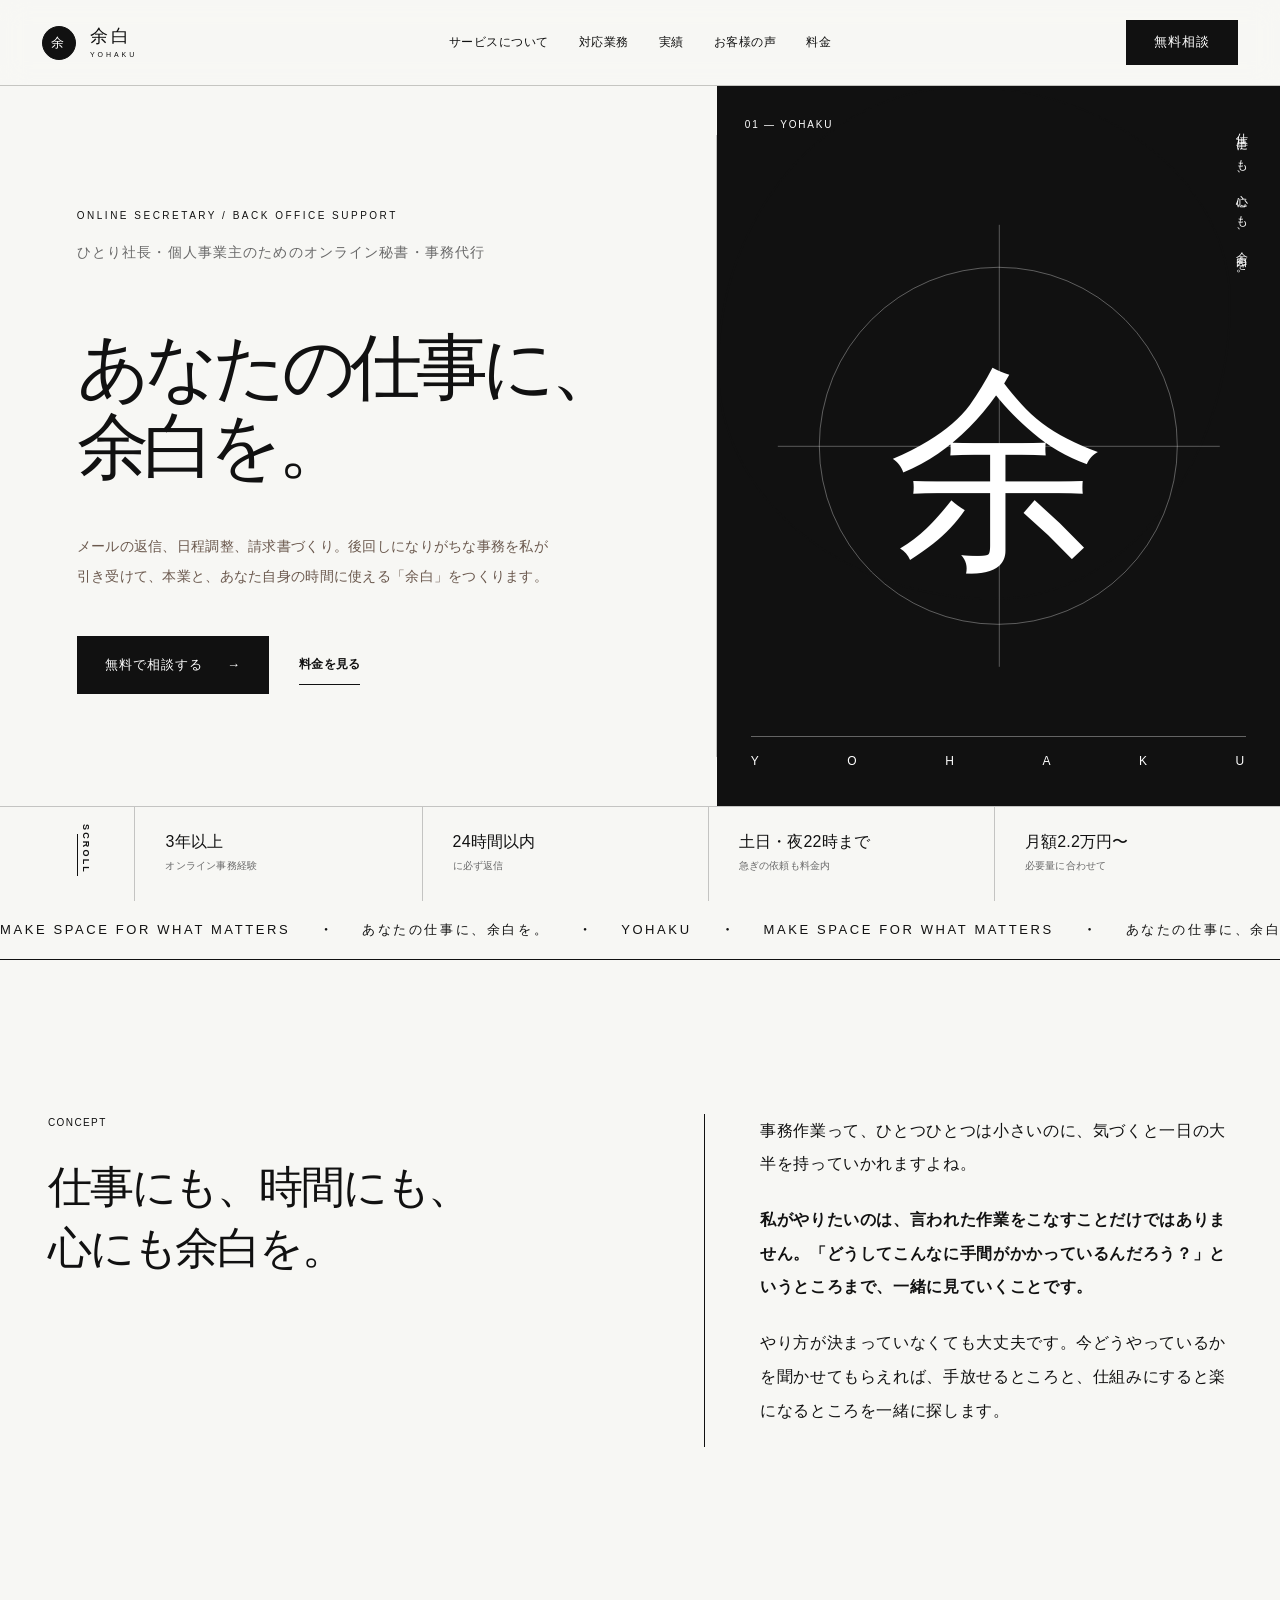
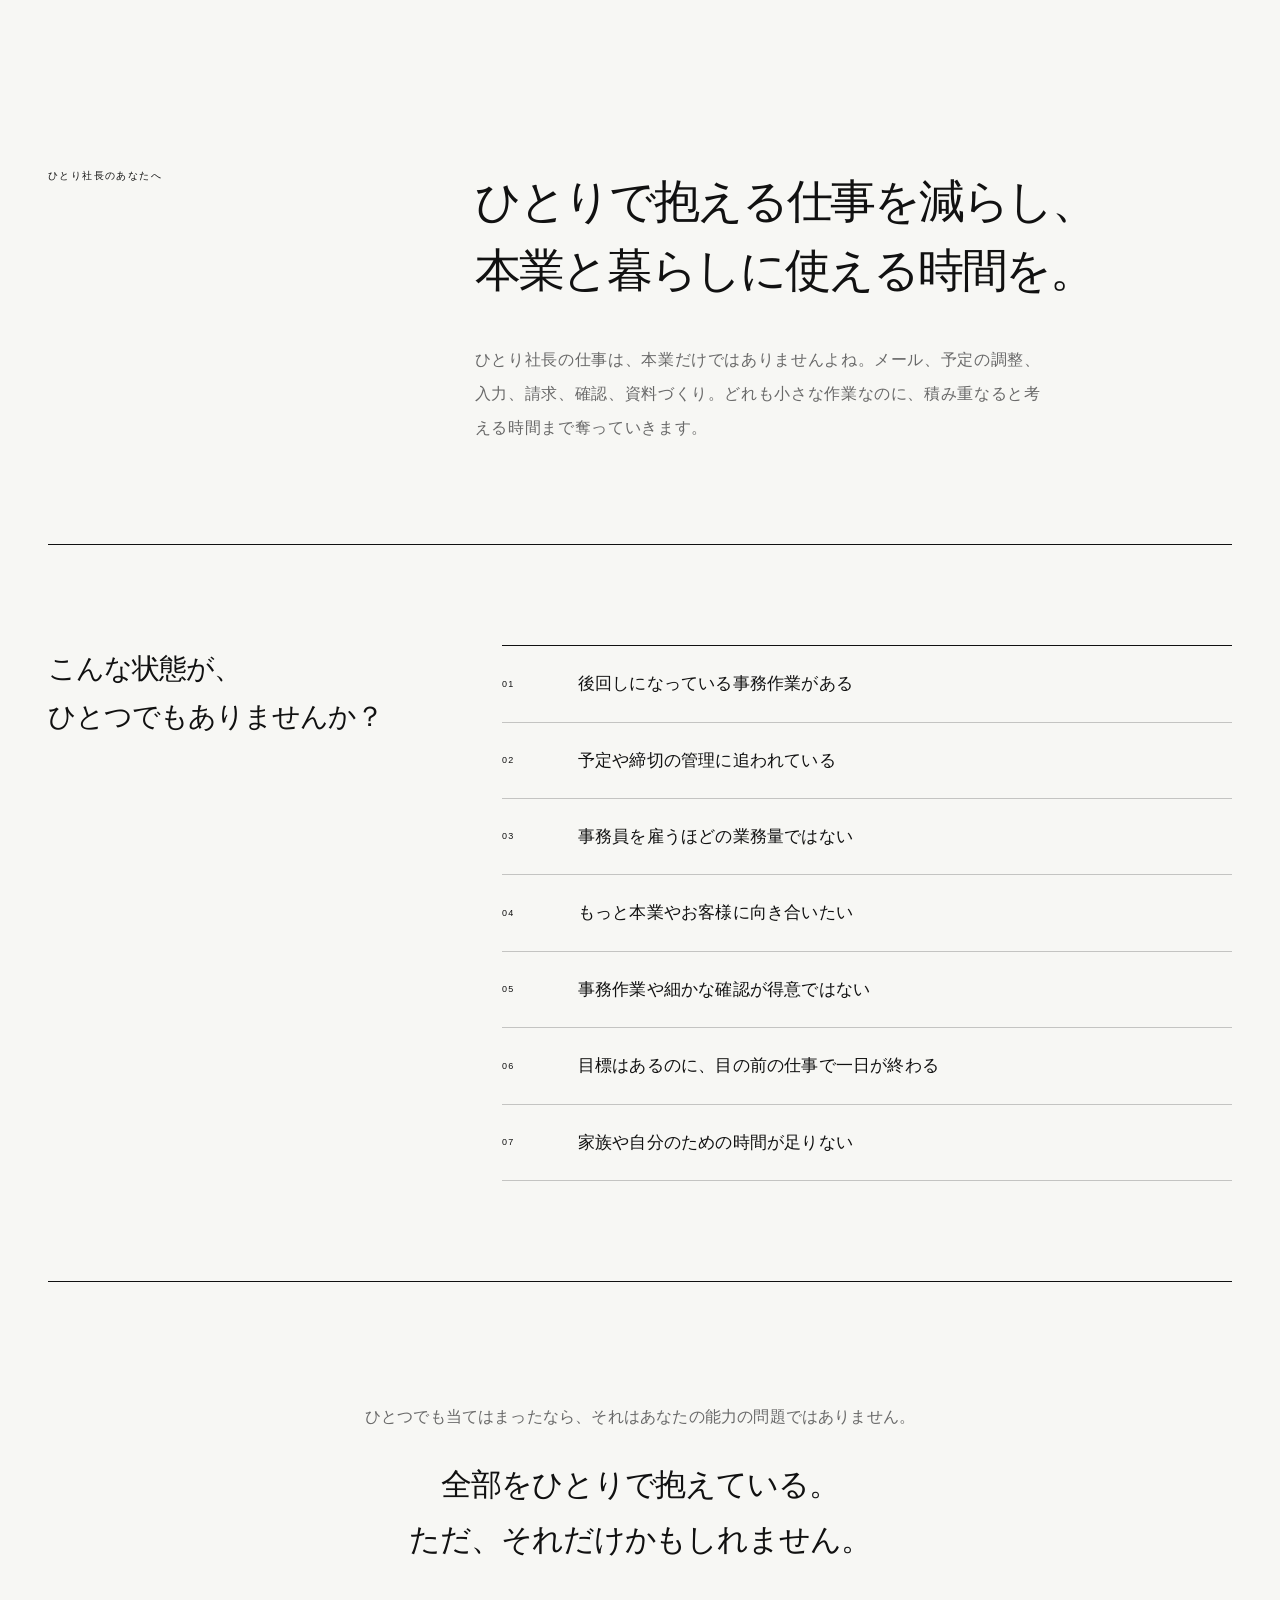
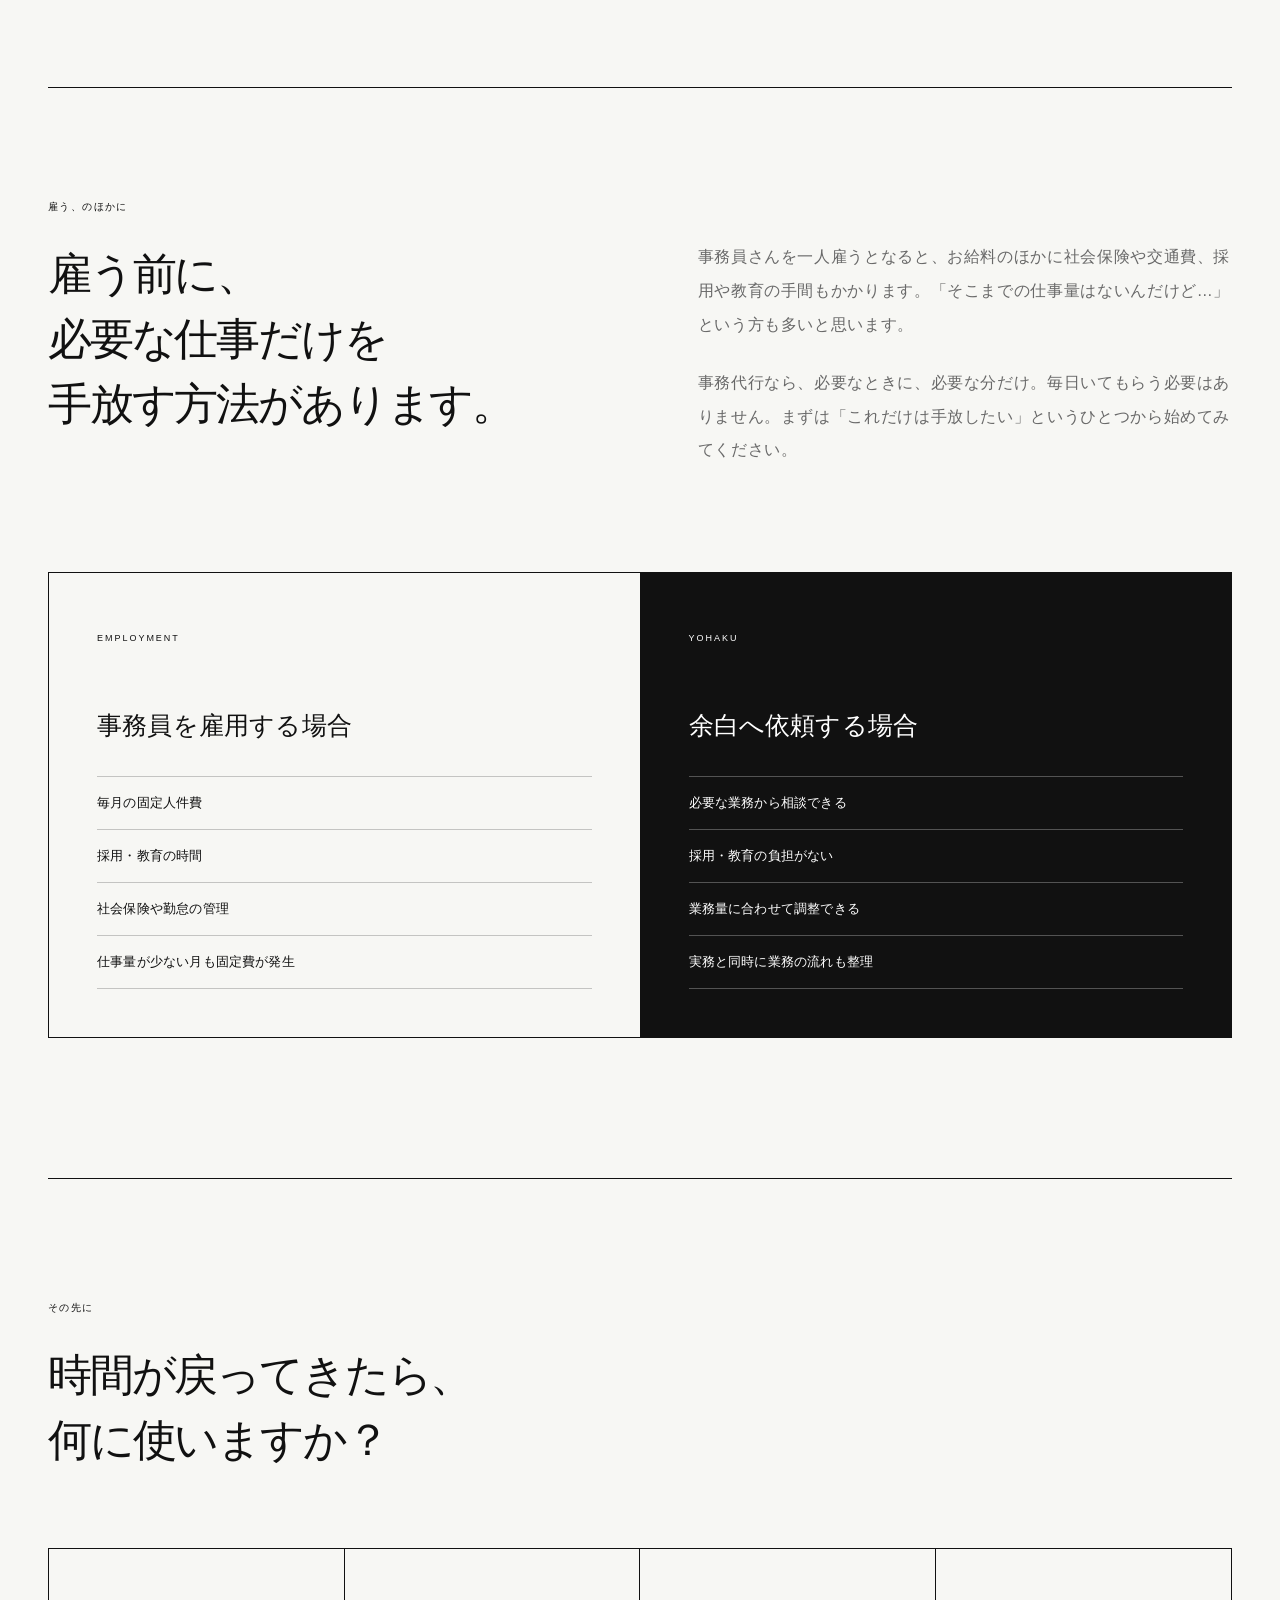
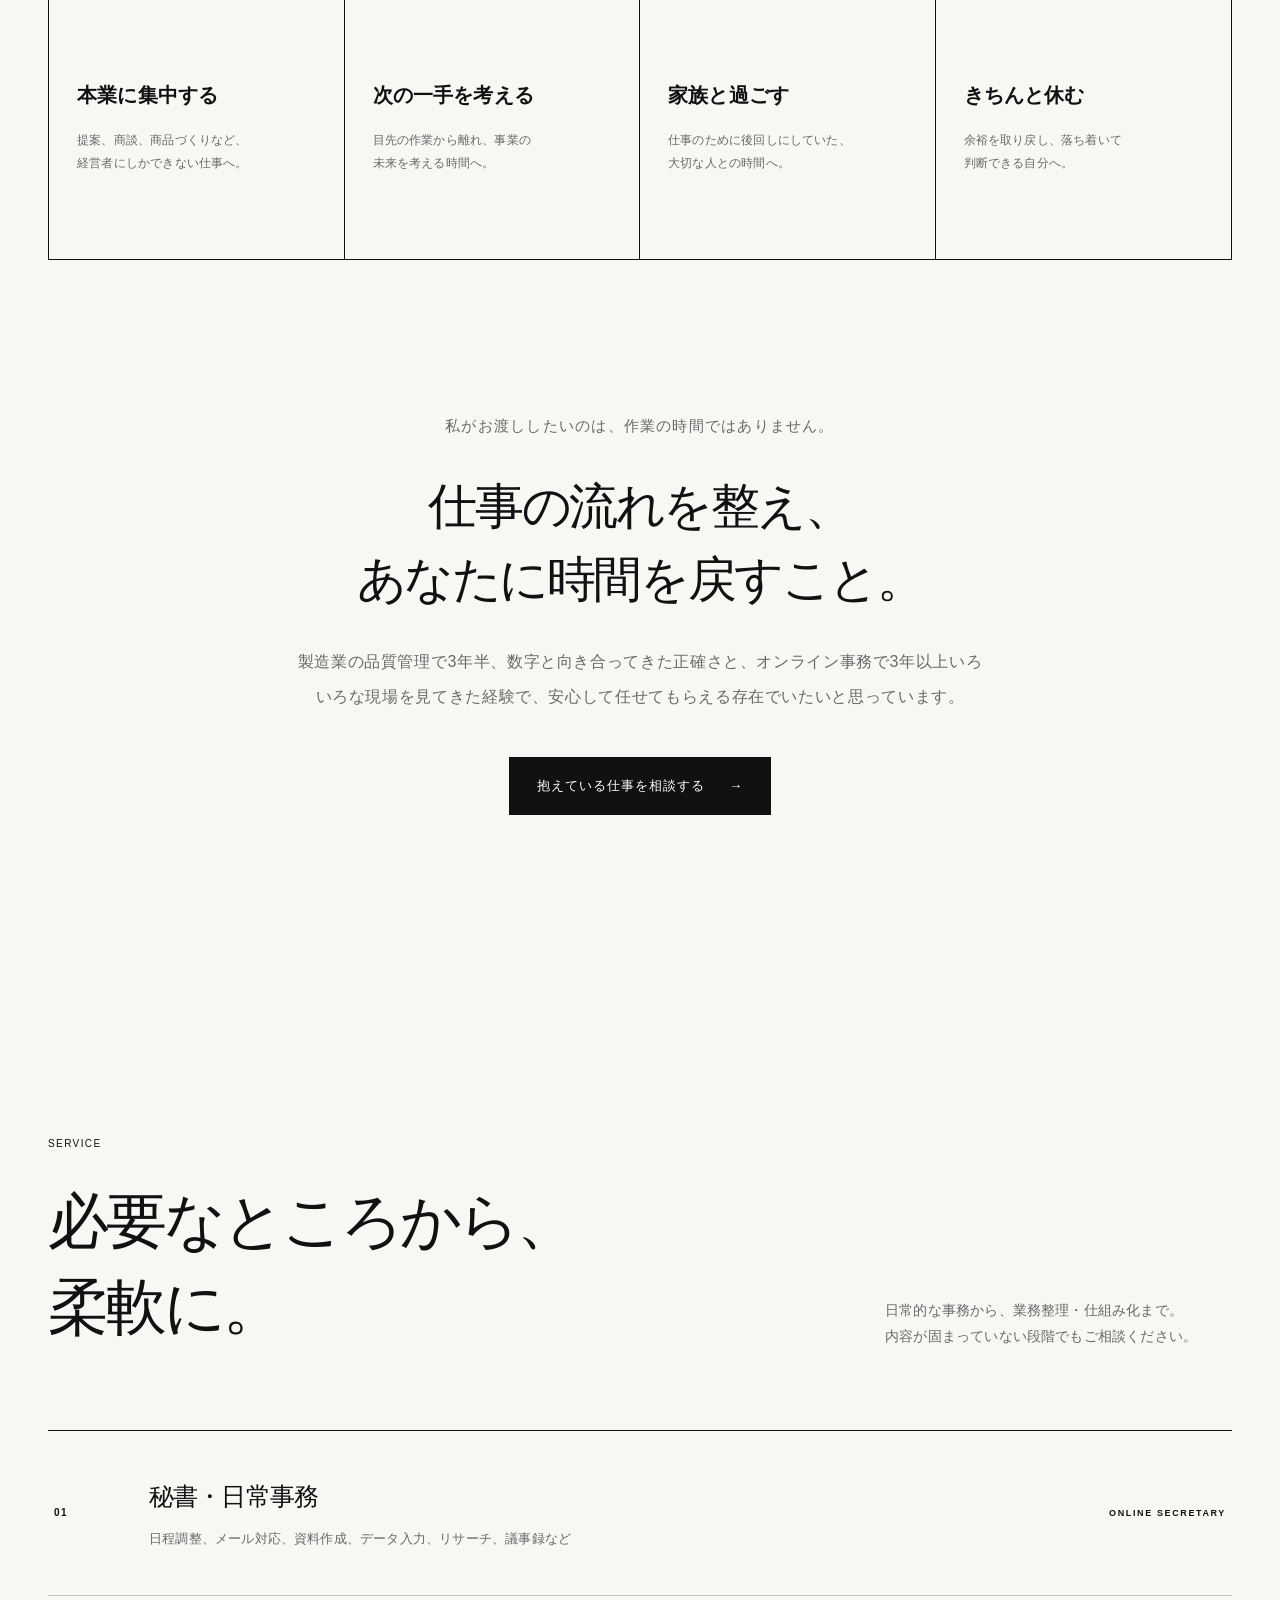
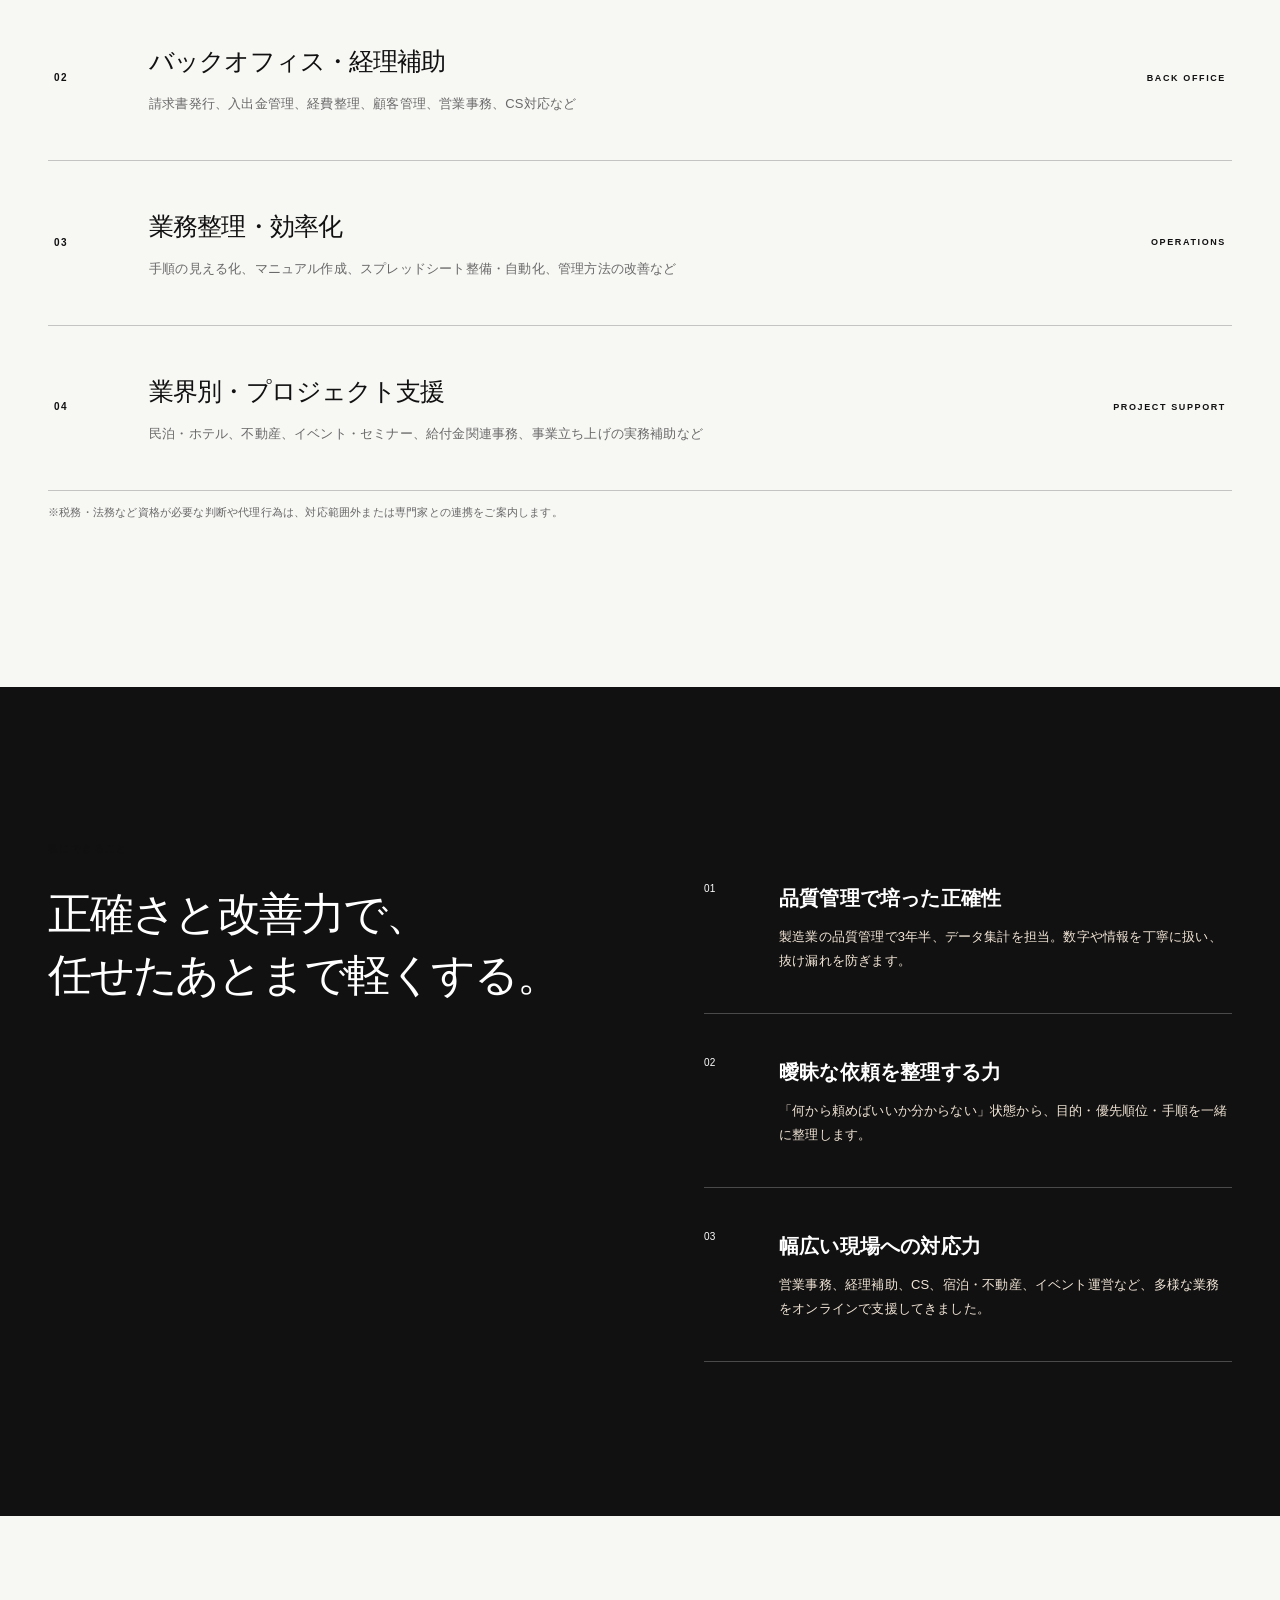
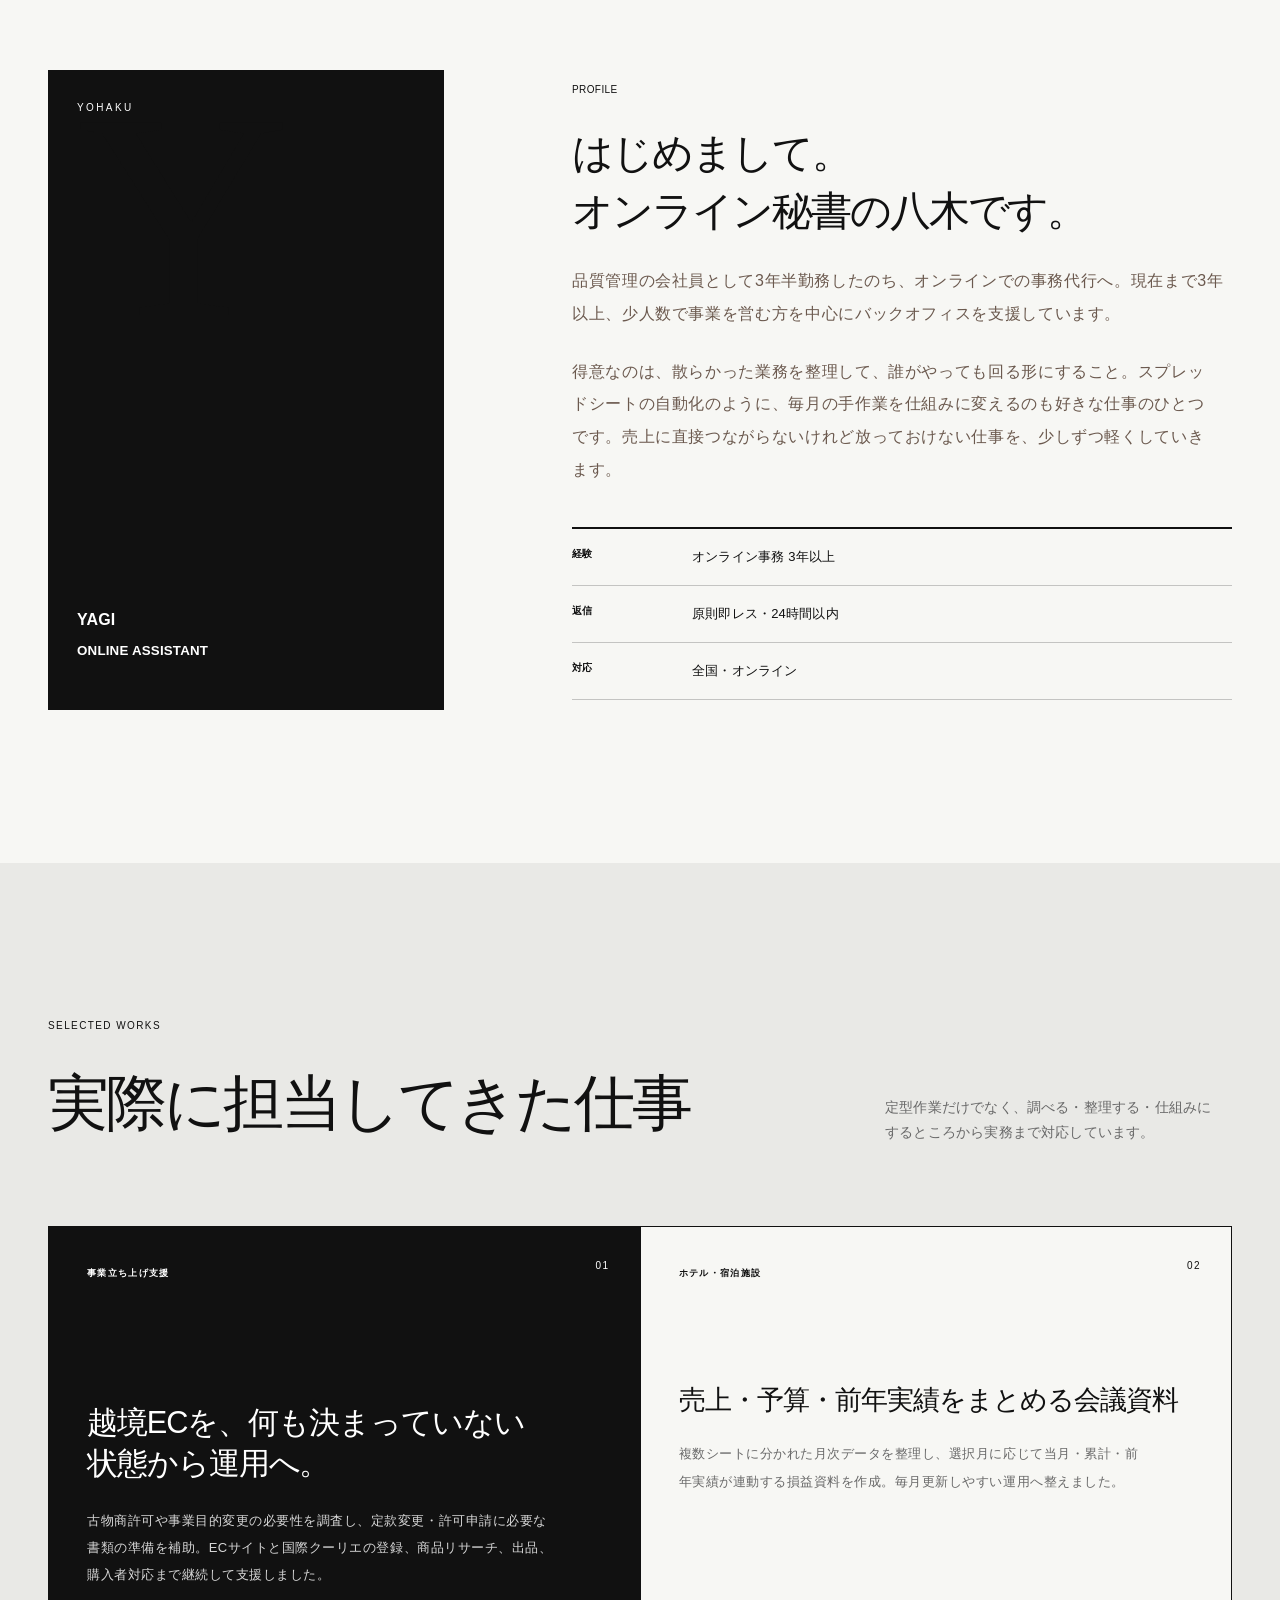
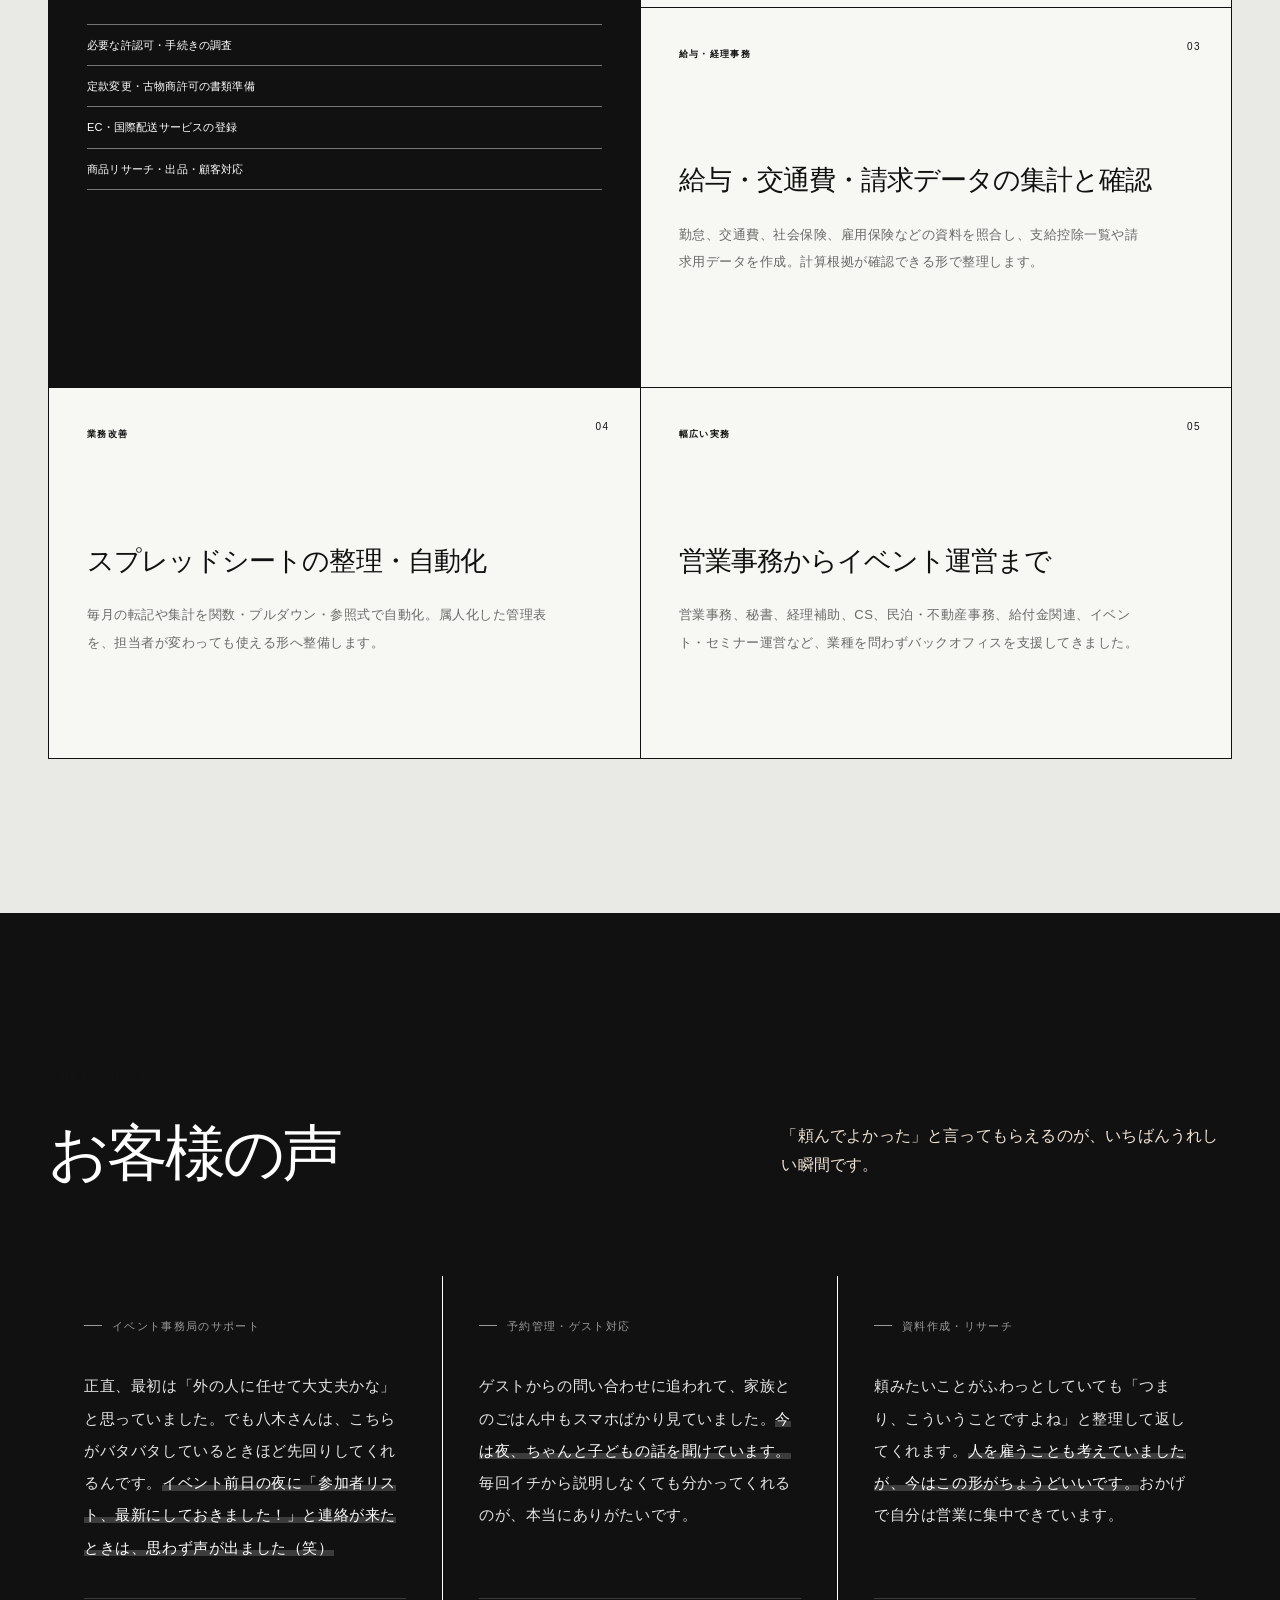
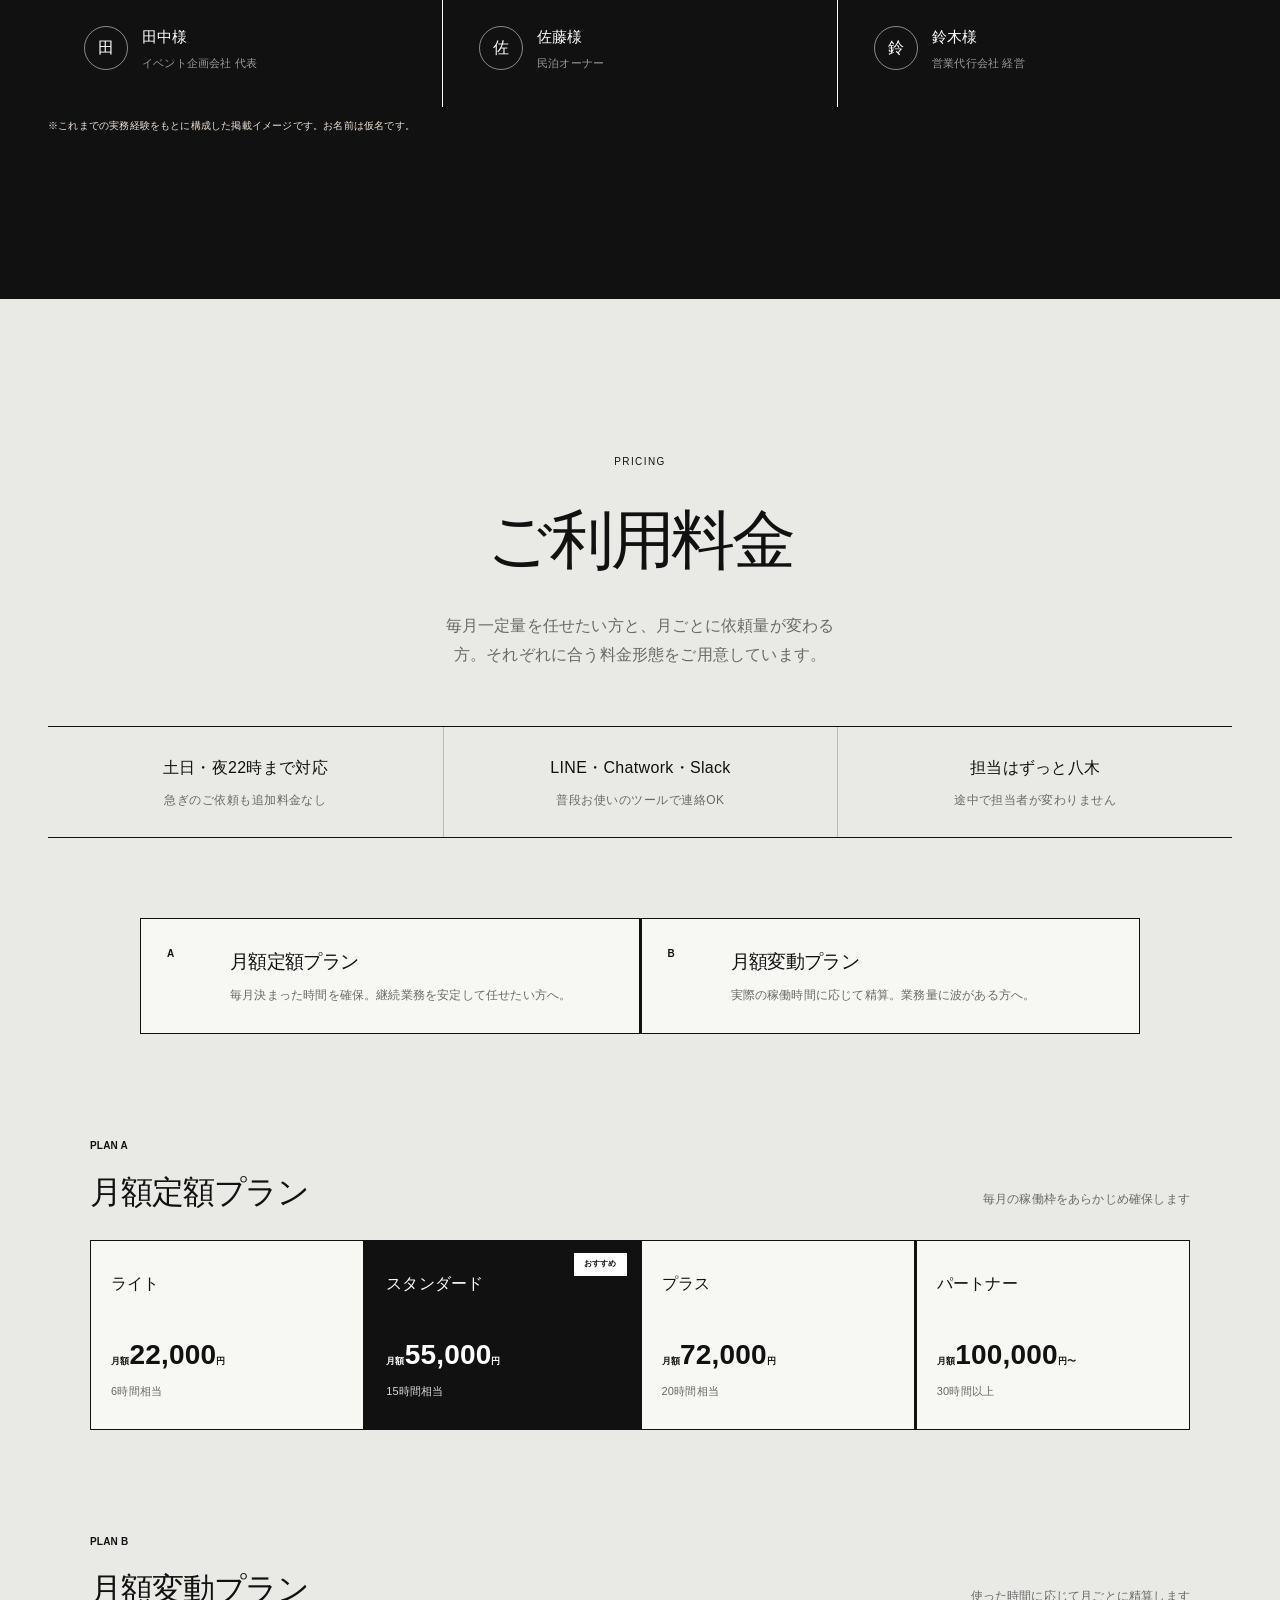
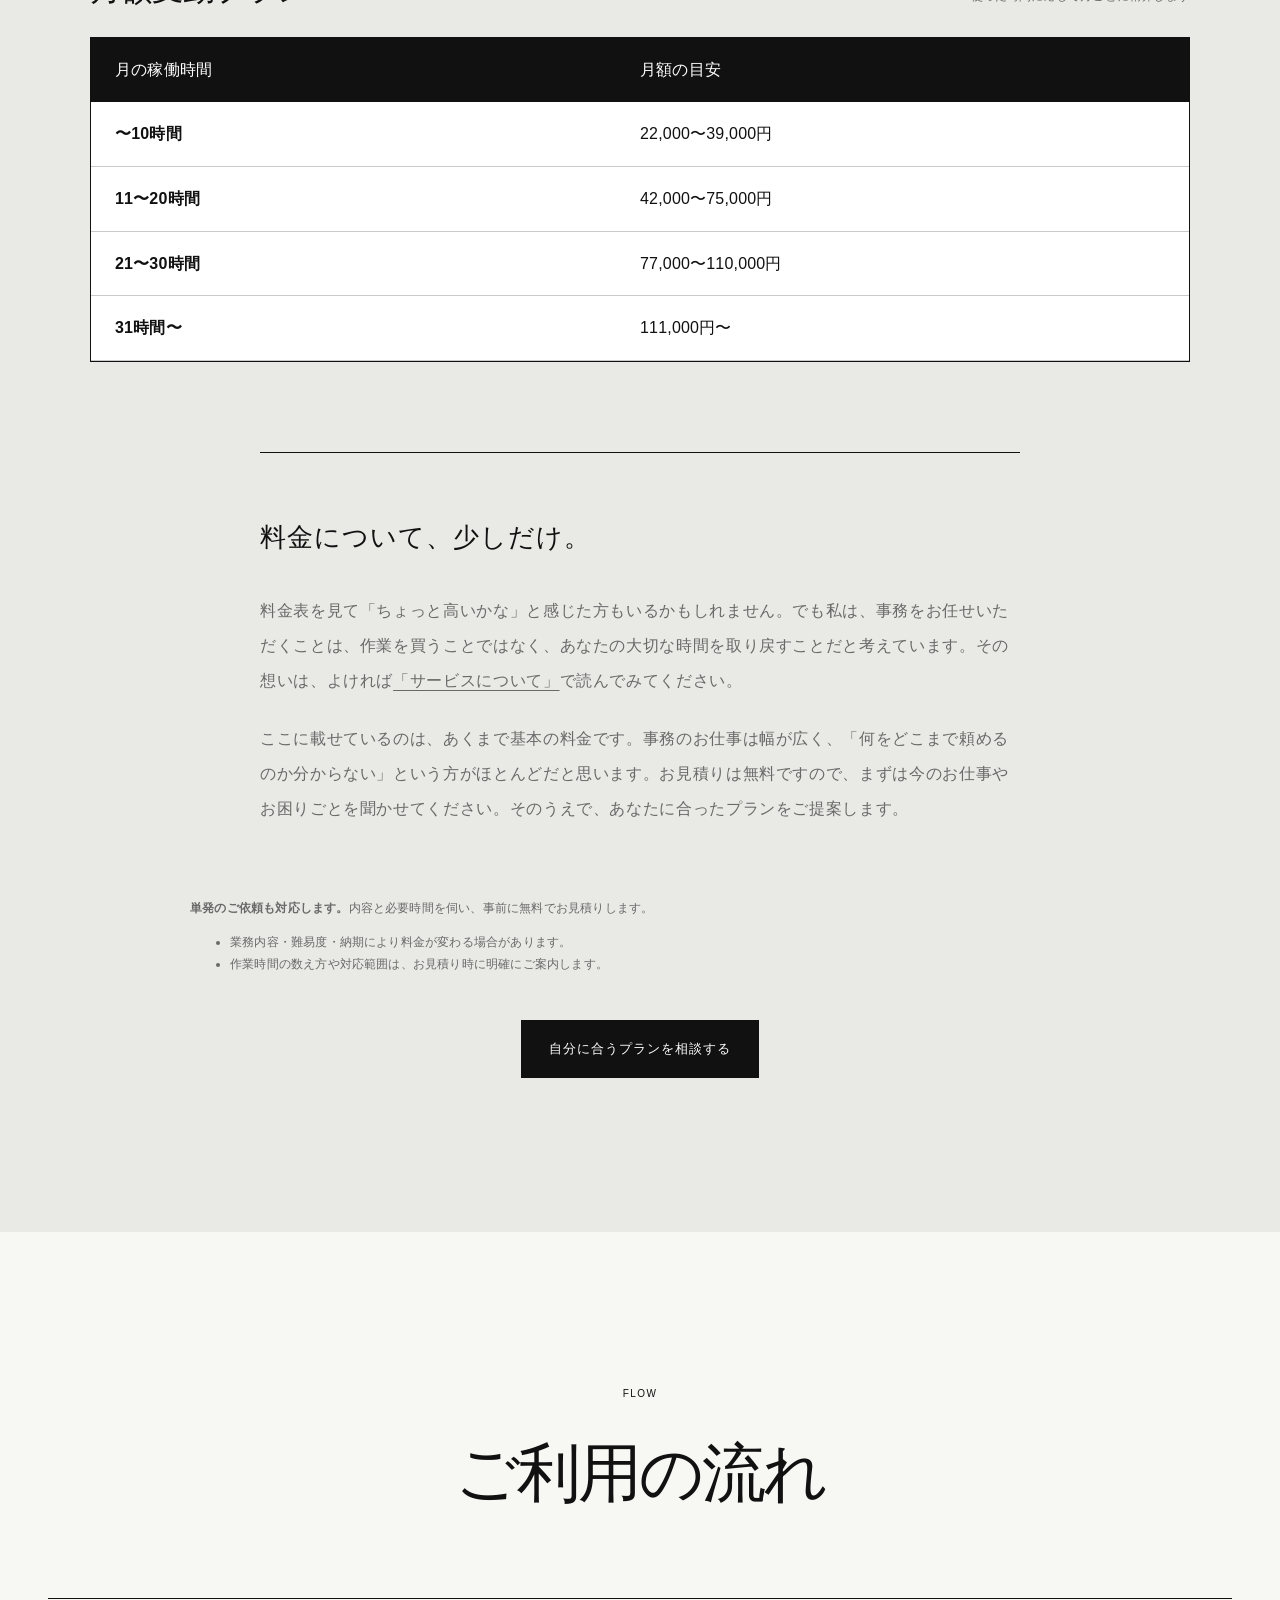
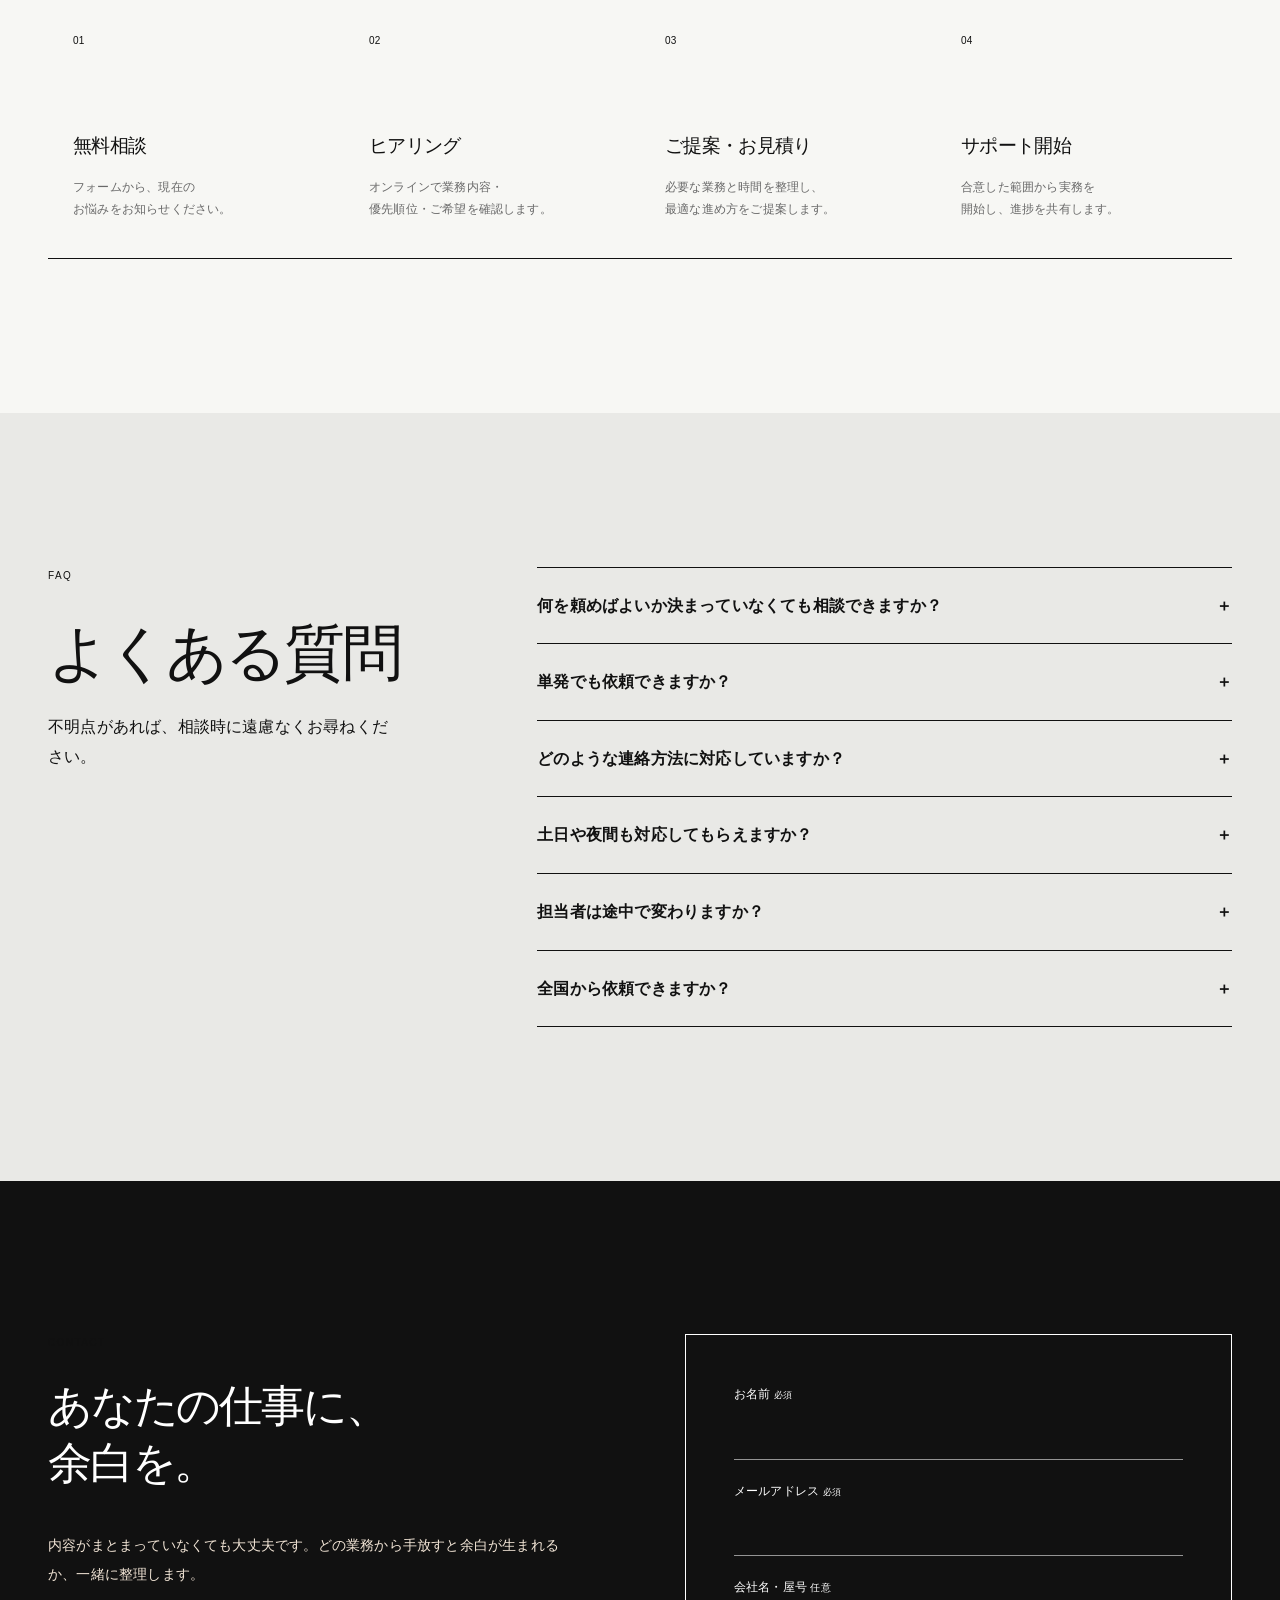
==== index.html @ 577e8958 "Show weekend/evening support, chat tools, and single contact Co-Authored-By: Claude Opus 5.5 <norepl" ====
<!DOCTYPE html>
<html lang="ja">
<head>
  <meta charset="UTF-8" />
  <meta name="viewport" content="width=device-width, initial-scale=1.0" />
  <meta name="referrer" content="strict-origin-when-cross-origin" />
  <meta http-equiv="Content-Security-Policy" content="default-src 'self'; script-src 'self'; style-src 'self' 'unsafe-inline' https://fonts.googleapis.com; font-src https://fonts.gstatic.com; connect-src https://formsubmit.co; img-src 'self' data:; object-src 'none'; base-uri 'self'; form-action https://formsubmit.co; upgrade-insecure-requests" />
  <meta name="robots" content="index, follow, max-image-preview:large" />
  <meta name="google-site-verification" content="uPOCcpdCkF5vC7mGvs4GOAGjGshObomWzH6Wq0wKwHQ" />
  <link rel="canonical" href="https://ya-gi-chan.github.io/Assistant/" />
  <title>余白（YOHAKU）｜オンライン秘書・事務代行</title>
  <meta name="description" content="あなたの仕事に、余白を。経営者・個人事業主向けのオンライン秘書・事務代行サービス「余白」。バックオフィス整理、業務効率化、日程調整、顧客管理、経理補助などを支援します。" />
  <meta property="og:title" content="余白（YOHAKU）｜オンライン秘書・事務代行" />
  <meta property="og:description" content="雑務を引き受けるだけでなく、業務の流れから整える実務パートナー。月額2.2万円から相談できます。" />
  <meta property="og:type" content="website" />
  <meta property="og:url" content="https://ya-gi-chan.github.io/Assistant/" />
  <meta property="og:locale" content="ja_JP" />
  <script type="application/ld+json">
  {"@context":"https://schema.org","@graph":[{"@type":"ProfessionalService","@id":"https://ya-gi-chan.github.io/Assistant/#service","name":"余白（YOHAKU）","url":"https://ya-gi-chan.github.io/Assistant/","description":"経営者・個人事業主の仕事と時間に余白をつくるオンライン秘書・事務代行サービス","areaServed":"JP","priceRange":"22,000円〜","serviceType":["オンライン秘書","事務代行","バックオフィス支援","業務効率化","経理補助"]},{"@type":"FAQPage","mainEntity":[{"@type":"Question","name":"何を頼めばよいか決まっていなくても相談できますか？","acceptedAnswer":{"@type":"Answer","text":"はい。現在の業務と困りごとを伺い、手放せる作業の整理から一緒に進めます。"}},{"@type":"Question","name":"単発でも依頼できますか？","acceptedAnswer":{"@type":"Answer","text":"はい。内容と必要時間を確認のうえ、個別にお見積りします。"}},{"@type":"Question","name":"土日や夜間も対応してもらえますか？","acceptedAnswer":{"@type":"Answer","text":"はい。土日も対応しており、夜は22時まで対応しています。急ぎのご依頼も追加料金なしで対応します。"}},{"@type":"Question","name":"全国から依頼できますか？","acceptedAnswer":{"@type":"Answer","text":"はい。オンラインで全国に対応しています。"}}]}]}
  </script>
  <link rel="preconnect" href="https://fonts.googleapis.com" />
  <link rel="preconnect" href="https://fonts.gstatic.com" crossorigin />
  <link href="https://fonts.googleapis.com/css2?family=Manrope:wght@300;400;500;600&family=Noto+Sans+JP:wght@300;400;500;600&display=swap" rel="stylesheet" />
  <link rel="stylesheet" href="styles.css?v=20261010-12" />
  <link rel="stylesheet" href="brand.css?v=20261010-12" />
  <script src="script.js?v=20261010-8" defer></script>
</head>
<body>
  <div class="page-loader" id="pageLoader" aria-hidden="true"><div class="page-loader__inner"><span class="page-loader__brand">YOHAKU</span><span class="page-loader__line"></span><small>あなたの仕事に、余白を。</small></div></div>
  <div class="scroll-progress" id="scrollProgress" aria-hidden="true"></div>
  <header class="header" id="top"><div class="container header__inner">
    <a href="#top" class="logo" aria-label="余白 トップへ"><span class="logo__mark">余</span><span>余白<small>YOHAKU</small></span></a>
    <nav class="nav" id="nav" aria-label="メインメニュー"><a href="#concept">サービスについて</a><a href="#services">対応業務</a><a href="#works">実績</a><a href="#voices">お客様の声</a><a href="#pricing">料金</a></nav>
    <a href="#contact" class="btn btn--primary btn--sm header__cta">無料相談</a>
    <button class="nav-toggle" id="navToggle" type="button" aria-label="メニューを開く" aria-controls="nav" aria-expanded="false"><span></span><span></span><span></span></button>
  </div></header>
  <main>
    <section class="hero"><div class="hero__dots" aria-hidden="true"></div><div class="container hero__grid">
      <div class="hero__copy"><p class="kicker">ONLINE SECRETARY / BACK OFFICE SUPPORT</p><p class="hero__tagline">ひとり社長・個人事業主のためのオンライン秘書・事務代行</p><h1><span>あなたの仕事に、</span><br /><em>余白を。</em></h1><p class="hero__lead">メールの返信、日程調整、請求書づくり。後回しになりがちな事務を私が引き受けて、本業と、あなた自身の時間に使える「余白」をつくります。</p><div class="hero__actions"><a href="#contact" class="btn btn--primary">無料で相談する <b>→</b></a><a href="#pricing" class="text-link">料金を見る</a></div></div>
      <div class="hero__visual" aria-hidden="true"><p class="hero__vertical">仕事にも、心にも、余白を。</p><div class="hero__monogram"><span>余</span></div><div class="hero__word"><span>Y</span><span>O</span><span>H</span><span>A</span><span>K</span><span>U</span></div><p class="hero__index">01 — YOHAKU</p></div>
    </div><div class="hero__bottom"><p>SCROLL</p><ul class="hero__facts"><li><strong>3年以上</strong><span>オンライン事務経験</span></li><li><strong>24時間以内</strong><span>に必ず返信</span></li><li><strong>土日・夜22時まで</strong><span>急ぎの依頼も料金内</span></li><li><strong>月額2.2万円〜</strong><span>必要量に合わせて</span></li></ul></div></section>
    <div class="marquee" aria-hidden="true"><div><span>MAKE SPACE FOR WHAT MATTERS</span><i>●</i><span>あなたの仕事に、余白を。</span><i>●</i><span>YOHAKU</span><i>●</i><span>MAKE SPACE FOR WHAT MATTERS</span><i>●</i><span>あなたの仕事に、余白を。</span><i>●</i><span>YOHAKU</span><i>●</i></div></div>
    <section class="intro" id="concept"><div class="container intro__grid"><div><p class="eyebrow">CONCEPT</p><h2>仕事にも、時間にも、<br />心にも余白を。</h2></div><div class="intro__text"><p>事務作業って、ひとつひとつは小さいのに、気づくと一日の大半を持っていかれますよね。</p><p><strong>私がやりたいのは、言われた作業をこなすことだけではありません。「どうしてこんなに手間がかかっているんだろう？」というところまで、一緒に見ていくことです。</strong></p><p>やり方が決まっていなくても大丈夫です。今どうやっているかを聞かせてもらえれば、手放せるところと、仕組みにすると楽になるところを一緒に探します。</p></div></div></section>
    <section class="owner-letter"><div class="container">
      <div class="owner-letter__intro"><p class="eyebrow">ひとり社長のあなたへ</p><div><h2>ひとりで抱える仕事を減らし、<br />本業と暮らしに使える時間を。</h2><p>ひとり社長の仕事は、本業だけではありませんよね。メール、予定の調整、入力、請求、確認、資料づくり。どれも小さな作業なのに、積み重なると考える時間まで奪っていきます。</p></div></div>
      <div class="owner-checks"><p class="owner-checks__lead">こんな状態が、<br />ひとつでもありませんか？</p><ol><li><span>01</span>後回しになっている事務作業がある</li><li><span>02</span>予定や締切の管理に追われている</li><li><span>03</span>事務員を雇うほどの業務量ではない</li><li><span>04</span>もっと本業やお客様に向き合いたい</li><li><span>05</span>事務作業や細かな確認が得意ではない</li><li><span>06</span>目標はあるのに、目の前の仕事で一日が終わる</li><li><span>07</span>家族や自分のための時間が足りない</li></ol></div>
      <div class="owner-letter__message"><p>ひとつでも当てはまったなら、それはあなたの能力の問題ではありません。</p><strong>全部をひとりで抱えている。<br />ただ、それだけかもしれません。</strong></div>
      <div class="owner-letter__solution"><div><p class="eyebrow">雇う、のほかに</p><h2>雇う前に、<br />必要な仕事だけを<br />手放す方法があります。</h2></div><div class="owner-letter__body"><p>事務員さんを一人雇うとなると、お給料のほかに社会保険や交通費、採用や教育の手間もかかります。「そこまでの仕事量はないんだけど…」という方も多いと思います。</p><p>事務代行なら、必要なときに、必要な分だけ。毎日いてもらう必要はありません。まずは「これだけは手放したい」というひとつから始めてみてください。</p></div></div>
      <div class="compare-grid"><article><p>EMPLOYMENT</p><h3>事務員を雇用する場合</h3><ul><li>毎月の固定人件費</li><li>採用・教育の時間</li><li>社会保険や勤怠の管理</li><li>仕事量が少ない月も固定費が発生</li></ul></article><article class="compare-grid__yohaku"><p>YOHAKU</p><h3>余白へ依頼する場合</h3><ul><li>必要な業務から相談できる</li><li>採用・教育の負担がない</li><li>業務量に合わせて調整できる</li><li>実務と同時に業務の流れも整理</li></ul></article></div>
      <div class="owner-letter__future"><p class="eyebrow">その先に</p><h2>時間が戻ってきたら、<br />何に使いますか？</h2><div class="future-grid"><article><h3>本業に集中する</h3><p>提案、商談、商品づくりなど、経営者にしかできない仕事へ。</p></article><article><h3>次の一手を考える</h3><p>目先の作業から離れ、事業の未来を考える時間へ。</p></article><article><h3>家族と過ごす</h3><p>仕事のために後回しにしていた、大切な人との時間へ。</p></article><article><h3>きちんと休む</h3><p>余裕を取り戻し、落ち着いて判断できる自分へ。</p></article></div></div>
      <div class="owner-letter__closing"><p>私がお渡ししたいのは、作業の時間ではありません。</p><h2>仕事の流れを整え、<br />あなたに時間を戻すこと。</h2><p>製造業の品質管理で3年半、数字と向き合ってきた正確さと、オンライン事務で3年以上いろいろな現場を見てきた経験で、安心して任せてもらえる存在でいたいと思っています。</p><a href="#contact" class="btn btn--primary">抱えている仕事を相談する <b>→</b></a></div>
    </div></section>
    <section class="services" id="services"><div class="container"><div class="section-heading"><div><p class="eyebrow">SERVICE</p><h2>必要なところから、柔軟に。</h2></div><p>日常的な事務から、業務整理・仕組み化まで。内容が固まっていない段階でもご相談ください。</p></div><div class="service-list"><article><div class="service-list__num">01</div><div><h3>秘書・日常事務</h3><p>日程調整、メール対応、資料作成、データ入力、リサーチ、議事録など</p></div><span>ONLINE SECRETARY</span></article><article><div class="service-list__num">02</div><div><h3>バックオフィス・経理補助</h3><p>請求書発行、入出金管理、経費整理、顧客管理、営業事務、CS対応など</p></div><span>BACK OFFICE</span></article><article><div class="service-list__num">03</div><div><h3>業務整理・効率化</h3><p>手順の見える化、マニュアル作成、スプレッドシート整備・自動化、管理方法の改善など</p></div><span>OPERATIONS</span></article><article><div class="service-list__num">04</div><div><h3>業界別・プロジェクト支援</h3><p>民泊・ホテル、不動産、イベント・セミナー、給付金関連事務、事業立ち上げの実務補助など</p></div><span>PROJECT SUPPORT</span></article></div><p class="service-note">※税務・法務など資格が必要な判断や代理行為は、対応範囲外または専門家との連携をご案内します。</p></div></section>
    <section class="strength section-dark"><div class="container strength__grid"><div><p class="eyebrow eyebrow--light">私にできること</p><h2>正確さと改善力で、<br />任せたあとまで軽くする。</h2></div><div class="strength__items"><article><strong>01</strong><div><h3>品質管理で培った正確性</h3><p>製造業の品質管理で3年半、データ集計を担当。数字や情報を丁寧に扱い、抜け漏れを防ぎます。</p></div></article><article><strong>02</strong><div><h3>曖昧な依頼を整理する力</h3><p>「何から頼めばいいか分からない」状態から、目的・優先順位・手順を一緒に整理します。</p></div></article><article><strong>03</strong><div><h3>幅広い現場への対応力</h3><p>営業事務、経理補助、CS、宿泊・不動産、イベント運営など、多様な業務をオンラインで支援してきました。</p></div></article></div></div></section>
    <section class="profile" id="profile"><div class="container profile__grid"><div class="profile__portrait"><span>Y</span><p>YAGI<br /><small>ONLINE ASSISTANT</small></p></div><div class="profile__content"><p class="eyebrow">PROFILE</p><h2>はじめまして。<br />オンライン秘書の八木です。</h2><p>品質管理の会社員として3年半勤務したのち、オンラインでの事務代行へ。現在まで3年以上、少人数で事業を営む方を中心にバックオフィスを支援しています。</p><p>得意なのは、散らかった業務を整理して、誰がやっても回る形にすること。スプレッドシートの自動化のように、毎月の手作業を仕組みに変えるのも好きな仕事のひとつです。売上に直接つながらないけれど放っておけない仕事を、少しずつ軽くしていきます。</p><dl class="profile__meta"><div><dt>経験</dt><dd>オンライン事務 3年以上</dd></div><div><dt>返信</dt><dd>原則即レス・24時間以内</dd></div><div><dt>対応</dt><dd>全国・オンライン</dd></div></dl></div></div></section>
    <section class="works" id="works"><div class="container"><div class="section-heading works__heading"><div><p class="eyebrow">SELECTED WORKS</p><h2>実際に担当してきた仕事</h2></div><p>定型作業だけでなく、調べる・整理する・仕組みにするところから実務まで対応しています。</p></div><div class="works__grid">
      <article class="work-card work-card--large"><div class="work-card__tag">事業立ち上げ支援</div><span class="work-card__no">01</span><h3>越境ECを、何も決まっていない状態から運用へ。</h3><p>古物商許可や事業目的変更の必要性を調査し、定款変更・許可申請に必要な書類の準備を補助。ECサイトと国際クーリエの登録、商品リサーチ、出品、購入者対応まで継続して支援しました。</p><ul><li>必要な許認可・手続きの調査</li><li>定款変更・古物商許可の書類準備</li><li>EC・国際配送サービスの登録</li><li>商品リサーチ・出品・顧客対応</li></ul></article>
      <article class="work-card"><div class="work-card__tag">ホテル・宿泊施設</div><span class="work-card__no">02</span><h3>売上・予算・前年実績をまとめる会議資料</h3><p>複数シートに分かれた月次データを整理し、選択月に応じて当月・累計・前年実績が連動する損益資料を作成。毎月更新しやすい運用へ整えました。</p></article>
      <article class="work-card"><div class="work-card__tag">給与・経理事務</div><span class="work-card__no">03</span><h3>給与・交通費・請求データの集計と確認</h3><p>勤怠、交通費、社会保険、雇用保険などの資料を照合し、支給控除一覧や請求用データを作成。計算根拠が確認できる形で整理します。</p></article>
      <article class="work-card"><div class="work-card__tag">業務改善</div><span class="work-card__no">04</span><h3>スプレッドシートの整理・自動化</h3><p>毎月の転記や集計を関数・プルダウン・参照式で自動化。属人化した管理表を、担当者が変わっても使える形へ整備します。</p></article>
      <article class="work-card"><div class="work-card__tag">幅広い実務</div><span class="work-card__no">05</span><h3>営業事務からイベント運営まで</h3><p>営業事務、秘書、経理補助、CS、民泊・不動産事務、給付金関連、イベント・セミナー運営など、業種を問わずバックオフィスを支援してきました。</p></article>
    </div></div></section>
    <section class="voices section-dark" id="voices"><div class="container"><div class="voices__head"><div><p class="eyebrow eyebrow--light">CLIENT VOICES</p><h2>お客様の声</h2></div><p>「頼んでよかった」と言ってもらえるのが、いちばんうれしい瞬間です。</p></div><div class="voices__grid">
      <figure><p class="voices__tag">イベント事務局のサポート</p><blockquote>正直、最初は「外の人に任せて大丈夫かな」と思っていました。でも八木さんは、こちらがバタバタしているときほど先回りしてくれるんです。<mark>イベント前日の夜に「参加者リスト、最新にしておきました！」と連絡が来たときは、思わず声が出ました（笑）</mark></blockquote><figcaption><span class="voices__avatar" aria-hidden="true">田</span><div><strong>田中様</strong><small>イベント企画会社 代表</small></div></figcaption></figure>
      <figure><p class="voices__tag">予約管理・ゲスト対応</p><blockquote>ゲストからの問い合わせに追われて、家族とのごはん中もスマホばかり見ていました。<mark>今は夜、ちゃんと子どもの話を聞けています。</mark>毎回イチから説明しなくても分かってくれるのが、本当にありがたいです。</blockquote><figcaption><span class="voices__avatar" aria-hidden="true">佐</span><div><strong>佐藤様</strong><small>民泊オーナー</small></div></figcaption></figure>
      <figure><p class="voices__tag">資料作成・リサーチ</p><blockquote>頼みたいことがふわっとしていても「つまり、こういうことですよね」と整理して返してくれます。<mark>人を雇うことも考えていましたが、今はこの形がちょうどいいです。</mark>おかげで自分は営業に集中できています。</blockquote><figcaption><span class="voices__avatar" aria-hidden="true">鈴</span><div><strong>鈴木様</strong><small>営業代行会社 経営</small></div></figcaption></figure>
    </div><p class="voices__note">※これまでの実務経験をもとに構成した掲載イメージです。お名前は仮名です。</p></div></section>
    <section class="pricing section-soft" id="pricing"><div class="container"><p class="eyebrow eyebrow--center">PRICING</p><h2 class="section-title">ご利用料金</h2><p class="section-lead">毎月一定量を任せたい方と、月ごとに依頼量が変わる方。それぞれに合う料金形態をご用意しています。</p><ul class="price-perks"><li><strong>土日・夜22時まで対応</strong><span>急ぎのご依頼も追加料金なし</span></li><li><strong>LINE・Chatwork・Slack</strong><span>普段お使いのツールで連絡OK</span></li><li><strong>担当はずっと八木</strong><span>途中で担当者が変わりません</span></li></ul><div class="plan-intro"><article><span>A</span><div><h3>月額定額プラン</h3><p>毎月決まった時間を確保。継続業務を安定して任せたい方へ。</p></div></article><article><span>B</span><div><h3>月額変動プラン</h3><p>実際の稼働時間に応じて精算。業務量に波がある方へ。</p></div></article></div>
      <div class="price-block"><div class="price-block__head"><div><span>PLAN A</span><h3>月額定額プラン</h3></div><p>毎月の稼働枠をあらかじめ確保します</p></div><div class="price-cards"><article><p>ライト</p><strong><small>月額</small>22,000<small>円</small></strong><div>6時間相当</div></article><article class="is-recommended"><b>おすすめ</b><p>スタンダード</p><strong><small>月額</small>55,000<small>円</small></strong><div>15時間相当</div></article><article><p>プラス</p><strong><small>月額</small>72,000<small>円</small></strong><div>20時間相当</div></article><article><p>パートナー</p><strong><small>月額</small>100,000<small>円〜</small></strong><div>30時間以上</div></article></div></div>
      <div class="price-block"><div class="price-block__head"><div><span>PLAN B</span><h3>月額変動プラン</h3></div><p>使った時間に応じて月ごとに精算します</p></div><div class="variable-table variable-table--simple" role="table" aria-label="月額変動プラン料金表"><div class="variable-table__head" role="row"><span>月の稼働時間</span><span>月額の目安</span></div><div role="row"><strong>〜10時間</strong><span>22,000〜39,000円</span></div><div role="row"><strong>11〜20時間</strong><span>42,000〜75,000円</span></div><div role="row"><strong>21〜30時間</strong><span>77,000〜110,000円</span></div><div role="row"><strong>31時間〜</strong><span>111,000円〜</span></div></div></div>
      <div class="price-message"><p class="price-message__title">料金について、少しだけ。</p><p>料金表を見て「ちょっと高いかな」と感じた方もいるかもしれません。でも私は、事務をお任せいただくことは、作業を買うことではなく、あなたの大切な時間を取り戻すことだと考えています。その想いは、よければ<a href="#concept">「サービスについて」</a>で読んでみてください。</p><p>ここに載せているのは、あくまで基本の料金です。事務のお仕事は幅が広く、「何をどこまで頼めるのか分からない」という方がほとんどだと思います。お見積りは無料ですので、まずは今のお仕事やお困りごとを聞かせてください。そのうえで、あなたに合ったプランをご提案します。</p></div><div class="price-notes"><p><strong>単発のご依頼も対応します。</strong>内容と必要時間を伺い、事前に無料でお見積りします。</p><ul><li>業務内容・難易度・納期により料金が変わる場合があります。</li><li>作業時間の数え方や対応範囲は、お見積り時に明確にご案内します。</li></ul></div><div class="center"><a href="#contact" class="btn btn--primary">自分に合うプランを相談する</a></div></div></section>
    <section class="flow" id="flow"><div class="container"><p class="eyebrow eyebrow--center">FLOW</p><h2 class="section-title">ご利用の流れ</h2><ol class="flow__list"><li><span>01</span><div><h3>無料相談</h3><p>フォームから、現在のお悩みをお知らせください。</p></div></li><li><span>02</span><div><h3>ヒアリング</h3><p>オンラインで業務内容・優先順位・ご希望を確認します。</p></div></li><li><span>03</span><div><h3>ご提案・お見積り</h3><p>必要な業務と時間を整理し、最適な進め方をご提案します。</p></div></li><li><span>04</span><div><h3>サポート開始</h3><p>合意した範囲から実務を開始し、進捗を共有します。</p></div></li></ol></div></section>
    <section class="faq section-soft" id="faq"><div class="container faq__inner"><div><p class="eyebrow">FAQ</p><h2>よくある質問</h2><p>不明点があれば、相談時に遠慮なくお尋ねください。</p></div><div class="faq__list"><details><summary>何を頼めばよいか決まっていなくても相談できますか？</summary><p>はい。現在の業務と困りごとを伺い、手放せる作業の整理から一緒に進めます。</p></details><details><summary>単発でも依頼できますか？</summary><p>はい。内容と必要時間を確認のうえ、個別にお見積りします。</p></details><details><summary>どのような連絡方法に対応していますか？</summary><p>LINE、Chatwork、Slack、メール、オンライン会議に対応しています。普段お使いのツールに合わせますので、お気軽にご相談ください。</p></details><details><summary>土日や夜間も対応してもらえますか？</summary><p>はい。土日も対応しており、夜は22時まで対応しています。急ぎのご依頼も、追加料金なしでプランの料金内で対応します。</p></details><details><summary>担当者は途中で変わりますか？</summary><p>変わりません。最初から最後まで、八木が直接担当します。毎回イチから説明していただく必要はありません。</p></details><details><summary>全国から依頼できますか？</summary><p>はい。オンラインで全国に対応しています。</p></details></div></div></section>
    <section class="contact" id="contact"><div class="container contact__grid"><div class="contact__copy"><p class="eyebrow eyebrow--light">CONTACT</p><h2>あなたの仕事に、<br />余白を。</h2><p>内容がまとまっていなくても大丈夫です。どの業務から手放すと余白が生まれるか、一緒に整理します。</p><ul><li>ご相談・お見積り無料</li><li>24時間以内に返信（土日も対応）</li><li>LINEからのご相談もOK</li><li>無理な勧誘はありません</li></ul></div><form class="contact-form" id="contactForm" novalidate><input type="hidden" name="_subject" value="【余白（YOHAKU）】お問い合わせがありました" /><input type="text" name="_honey" class="hp-field" tabindex="-1" autocomplete="off" aria-hidden="true" /><label>お名前 <span>必須</span><input type="text" name="name" autocomplete="name" required /></label><label>メールアドレス <span>必須</span><input type="email" name="email" autocomplete="email" required /></label><label>会社名・屋号 <small>任意</small><input type="text" name="company" autocomplete="organization" /></label><label>ご相談内容 <span>必須</span><textarea name="message" rows="5" placeholder="例：日程調整や顧客管理を月10時間ほど依頼したい" required></textarea></label><label class="privacy-check"><input type="checkbox" name="privacy_agree" required /> <span><a href="privacy.html" target="_blank" rel="noopener">プライバシーポリシー</a>に同意する</span></label><button type="submit" class="btn btn--accent">無料相談を送信する</button><p class="form-message form-message--success" id="formThanks" hidden>ありがとうございます。お問い合わせを送信しました。</p><p class="form-message form-message--error" id="formError" hidden>送信できませんでした。時間をおいて再度お試しください。</p></form></div></section>
  </main>
  <footer class="footer"><div class="container footer__inner"><a href="#top" class="logo logo--footer"><span class="logo__mark">余</span><span>余白<small>YOHAKU</small></span></a><div><a href="#services">対応業務</a><a href="#pricing">料金</a><a href="privacy.html">プライバシーポリシー</a></div><p>© 2026 YOHAKU</p></div></footer>
</body>
</html>
---- styles.css ----
:root{--blue:#6f4e37;--sky:#ead6bd;--cream:#fffaf2;--pink:#e7b99f;--yellow:#d9b27c;--ink:#3f3028;--ink-soft:#74645a;--paper:#fff;--bg-soft:#f5eadc;--line:rgba(111,78,55,.24);--radius:28px;--shadow:0 18px 45px rgba(111,78,55,.12);--sans:"Inter","Noto Sans JP",sans-serif;--jp:"Noto Sans JP",sans-serif}*{box-sizing:border-box}html{scroll-behavior:smooth}body{margin:0;color:var(--ink);background:var(--cream);font-family:var(--jp);font-size:16px;line-height:1.85;-webkit-font-smoothing:antialiased;overflow-x:hidden}body.is-loading{overflow:hidden}a{color:inherit;text-decoration:none}button,input,textarea{font:inherit}.container{width:min(1220px,calc(100% - 72px));margin-inline:auto}.page-loader{position:fixed;inset:0;z-index:9999;display:grid;place-items:center;background:var(--blue);color:#fff;transition:opacity .65s ease,visibility .65s}.page-loader.is-hidden{opacity:0;visibility:hidden}.page-loader__inner{display:grid;place-items:center;gap:10px}.page-loader span{font-family:var(--sans);font-weight:600;letter-spacing:.18em;animation:loadingText 1s ease-in-out infinite}.page-loader img{width:120px;filter:drop-shadow(0 10px 0 rgba(0,0,0,.08));animation:loaderBounce .7s ease-in-out infinite alternate}@keyframes loaderBounce{to{transform:translateY(-14px) rotate(2deg)}}@keyframes loadingText{50%{letter-spacing:.27em}}.header{position:fixed;top:20px;left:0;right:0;z-index:50;pointer-events:none}.header__inner{min-height:72px;padding:10px 14px 10px 18px;display:grid;grid-template-columns:1fr auto 1fr;align-items:center;background:rgba(255,255,255,.94);border:2px solid var(--blue);border-radius:22px;box-shadow:0 10px 0 rgba(111,78,55,.12);backdrop-filter:blur(12px);pointer-events:auto}.logo{display:inline-flex;align-items:center;gap:12px;width:max-content;color:var(--blue);font-size:15px;font-weight:600;line-height:1.2}.logo small{display:block;margin-top:3px;font-family:var(--sans);font-size:8px;letter-spacing:.14em}.logo__mark{display:grid;place-items:center;width:38px;height:38px;border-radius:50%;background:var(--blue);color:#fff;font-family:var(--sans);font-size:17px}.nav{display:flex;align-items:center;gap:25px;color:var(--blue);font-size:11px;font-weight:600}.nav a{position:relative}.nav a:after{content:"";position:absolute;left:0;bottom:-5px;width:0;height:2px;background:var(--blue);transition:.25s}.nav a:hover:after{width:100%}.header__cta{justify-self:end}.nav-toggle{display:none}.btn{display:inline-flex;align-items:center;justify-content:center;gap:24px;min-height:54px;padding:0 28px;border:2px solid var(--blue);border-radius:999px;background:#fff;color:var(--blue);font-family:var(--sans);font-size:12px;font-weight:600;letter-spacing:.04em;cursor:pointer;transition:transform .2s,box-shadow .2s,background .2s}.btn:hover{transform:translateY(-4px);box-shadow:0 8px 0 var(--blue)}.btn--primary,.btn--accent{background:var(--blue);color:#fff}.btn--primary:hover,.btn--accent:hover{background:#fff;color:var(--blue)}.btn--sm{min-height:42px;padding-inline:22px}.hero{position:relative;min-height:100vh;padding:130px 0 0;background:var(--sky);overflow:hidden}.hero__dots{position:absolute;inset:0;background-image:radial-gradient(rgba(111,78,55,.13) 1.2px,transparent 1.2px);background-size:26px 26px;mask-image:linear-gradient(to right,#000,transparent 70%)}.hero__grid{position:relative;z-index:1;min-height:650px;display:grid;grid-template-columns:1fr .9fr;align-items:center;gap:7vw}.hero__copy{padding:60px 0}.kicker,.eyebrow{margin:0 0 25px;color:var(--blue);font-family:var(--sans);font-size:10px;font-weight:600;letter-spacing:.18em;text-transform:uppercase}.hero h1{margin:0;color:var(--blue);font-size:clamp(52px,6vw,92px);font-weight:600;letter-spacing:-.065em;line-height:1.13}.hero h1 em{position:relative;font-style:normal;z-index:1}.hero h1 em:after{content:"";position:absolute;left:-1%;right:-1%;bottom:.08em;height:.22em;background:var(--pink);z-index:-1;transform:rotate(-1deg)}.hero__lead{max-width:650px;margin:35px 0 0;color:#6b594e;font-size:15px;line-height:2}.hero__actions{display:flex;align-items:center;gap:30px;margin-top:38px}.text-link{padding:9px 0;border-bottom:2px solid var(--blue);color:var(--blue);font-size:12px;font-weight:600}.hero__visual{position:relative;min-height:590px;display:grid;place-items:center}.hero__visual:before{content:"";position:absolute;width:min(40vw,510px);aspect-ratio:1;border:2px solid var(--blue);border-radius:48% 52% 46% 54%/55% 42% 58% 45%;background:#fff;animation:morph 8s ease-in-out infinite}.hero__hamster{position:relative;z-index:2;width:min(32vw,410px);filter:drop-shadow(0 18px 0 rgba(111,78,55,.12));animation:hamsterFloat 3.2s ease-in-out infinite}.hero__bubble{position:absolute;z-index:3;padding:9px 18px;border:2px solid var(--blue);border-radius:999px;background:#fff;color:var(--blue);font-size:12px;font-weight:600;animation:floatTag 2.6s ease-in-out infinite}.hero__bubble--one{top:18%;right:2%}.hero__bubble--two{bottom:18%;left:0;animation-delay:-1.1s}.hero__stamp{position:absolute;z-index:3;right:3%;bottom:6%;width:96px;height:96px;display:grid;place-items:center;border-radius:50%;background:var(--yellow);color:var(--blue);font-weight:600;text-align:center;line-height:1.2;transform:rotate(8deg)}.hero__stamp small{font-family:var(--sans);font-size:8px;letter-spacing:.14em}@keyframes hamsterFloat{50%{transform:translateY(-18px) rotate(-2deg)}}@keyframes floatTag{50%{transform:translateY(-10px) rotate(2deg)}}@keyframes morph{0%,100%{border-radius:48% 52% 46% 54%/55% 42% 58% 45%;transform:rotate(0)}50%{border-radius:56% 44% 55% 45%/43% 55% 45% 57%;transform:rotate(5deg)}}.hero__bottom{position:relative;z-index:2;display:grid;grid-template-columns:auto 1fr;align-items:end;width:min(1220px,calc(100% - 72px));margin:auto}.hero__bottom>p{margin:0 40px 25px 0;color:var(--blue);font-family:var(--sans);font-size:9px;font-weight:600;letter-spacing:.18em;writing-mode:vertical-rl}.hero__bottom>p:after{content:"";display:block;width:1px;height:42px;margin:10px auto 0;background:var(--blue)}.hero__facts{display:grid;grid-template-columns:repeat(3,1fr);margin:0;padding:0;border-radius:24px 24px 0 0;background:#fff;list-style:none;overflow:hidden}.hero__facts li{padding:21px 27px}.hero__facts li+li{border-left:1px solid var(--line)}.hero__facts strong{display:block;color:var(--blue);font-family:var(--sans);font-size:18px}.hero__facts span{display:block;color:var(--ink-soft);font-size:10px}.marquee{overflow:hidden;padding:16px 0;background:var(--blue);color:#fff}.marquee>div{display:flex;width:max-content;align-items:center;animation:marquee 24s linear infinite}.marquee span{font-family:var(--sans);font-size:22px;font-weight:600;letter-spacing:.04em}.marquee i{margin:0 34px;color:var(--yellow);font-size:11px}@keyframes marquee{to{transform:translateX(-50%)}}.intro,.services,.profile,.works,.flow,.faq{padding:clamp(90px,10vw,150px) 0}.intro__grid{display:grid;grid-template-columns:1fr 1fr;gap:9vw}.intro h2,.section-heading h2,.strength h2,.profile h2,.voices h2,.contact h2,.faq h2{margin:0;color:var(--blue);font-size:clamp(38px,4.8vw,68px);font-weight:600;letter-spacing:-.05em;line-height:1.3}.intro__text{padding:45px;border:2px solid var(--blue);border-radius:var(--radius);background:#fff;box-shadow:10px 10px 0 var(--pink)}.intro__text p{margin:0 0 20px}.section-soft{background:var(--bg-soft)}.pain,.pricing{padding:clamp(90px,10vw,150px) 0}.eyebrow--center,.section-title,.section-lead{text-align:center}.section-title{margin:0;color:var(--blue);font-size:clamp(40px,5vw,70px);font-weight:600;letter-spacing:-.05em}.section-lead{max-width:700px;margin:25px auto 0;color:var(--ink-soft)}.pain__grid{display:grid;grid-template-columns:repeat(3,1fr);gap:20px;margin-top:65px}.pain article{min-height:310px;padding:28px;border:2px solid var(--blue);border-radius:var(--radius);background:#fff;transition:transform .3s}.pain article:nth-child(2){background:var(--yellow);transform:rotate(-1.5deg)}.pain article:hover{transform:translateY(-10px) rotate(1deg)}.pain article span,.service-list__num,.work-card__no{font-family:var(--sans);font-size:10px;font-weight:600;letter-spacing:.14em}.pain h3{margin:85px 0 15px;color:var(--blue);font-size:23px}.pain p{margin:0;color:var(--ink-soft);font-size:13px}.section-heading{display:grid;grid-template-columns:1.4fr .65fr;align-items:end;gap:7vw;margin-bottom:60px}.section-heading>p{margin:0;color:var(--ink-soft);font-size:14px}.service-list{border-top:2px solid var(--blue)}.service-list article{display:grid;grid-template-columns:70px 1fr auto;gap:25px;align-items:center;padding:36px 12px;border-bottom:2px solid var(--blue);transition:padding .25s,background .25s}.service-list article:hover{padding-left:28px;padding-right:28px;background:var(--sky)}.service-list h3{margin:0 0 7px;color:var(--blue);font-size:25px}.service-list p{margin:0;color:var(--ink-soft);font-size:13px}.service-list article>span{font-family:var(--sans);font-size:9px;font-weight:600;letter-spacing:.16em}.service-note{color:var(--ink-soft);font-size:11px}.section-dark{background:var(--blue);color:#fff}.strength{padding:clamp(90px,10vw,150px) 0}.strength__grid{display:grid;grid-template-columns:1fr 1fr;gap:9vw}.strength h2,.voices h2,.contact h2{color:#fff}.eyebrow--light{color:var(--yellow)}.strength__items article{display:grid;grid-template-columns:55px 1fr;gap:20px;padding:28px 0;border-bottom:1px solid rgba(255,255,255,.35)}.strength__items strong{font-family:var(--sans);font-size:10px}.strength__items h3{margin:0 0 8px;font-size:20px}.strength__items p{margin:0;color:#f2e5d6;font-size:13px}.profile__grid{display:grid;grid-template-columns:.75fr 1.25fr;gap:8vw}.profile__portrait{position:relative;min-height:620px;padding:28px;border:2px solid var(--blue);border-radius:48% 48% 24px 24px;background:var(--sky);display:flex;flex-direction:column;justify-content:space-between;overflow:hidden}.profile__portrait>span{color:var(--blue);font-family:var(--sans);font-size:clamp(190px,25vw,370px);line-height:.8;letter-spacing:-.13em}.profile__portrait p{color:var(--blue);font-family:var(--sans);font-weight:600}.profile__content{align-self:center}.profile__content>p:not(.eyebrow){max-width:680px;margin:25px 0;color:#6b594e}.profile__meta{margin:40px 0 0;border-top:2px solid var(--blue)}.profile__meta div{display:grid;grid-template-columns:120px 1fr;padding:16px 0;border-bottom:1px solid var(--line)}.profile__meta dt{color:var(--blue);font-family:var(--sans);font-size:10px;font-weight:600}.profile__meta dd{margin:0;font-size:13px}.works{background:var(--sky)}.works__grid{display:grid;grid-template-columns:repeat(2,1fr);gap:20px}.work-card{position:relative;min-height:370px;padding:32px;border:2px solid var(--blue);border-radius:var(--radius);background:#fff;transition:transform .3s}.work-card:hover{transform:translateY(-8px)}.work-card--large{grid-row:span 2;min-height:760px;background:var(--yellow)}.work-card__tag{color:var(--blue);font-family:var(--sans);font-size:9px;font-weight:600;letter-spacing:.15em}.work-card__no{position:absolute;right:30px;top:30px}.work-card h3{margin:120px 0 22px;color:var(--blue);font-size:clamp(26px,3vw,43px);line-height:1.35}.work-card:not(.work-card--large) h3{margin-top:100px;font-size:27px}.work-card p{color:var(--ink-soft);font-size:13px}.work-card ul{margin:35px 0 0;padding:0;border-top:1px solid var(--blue);list-style:none}.work-card li{padding:10px 0;border-bottom:1px solid var(--blue);font-size:11px}.voices{padding:clamp(90px,10vw,150px) 0}.voices__head{display:grid;grid-template-columns:1fr .7fr;gap:7vw;align-items:end}.voices__head>p{color:#f2e5d6}.voices__grid{display:grid;grid-template-columns:repeat(3,1fr);gap:18px;margin-top:60px}.voices figure{display:flex;flex-direction:column;justify-content:space-between;min-height:370px;margin:0;padding:28px;border:2px solid #fff;border-radius:var(--radius);background:#fff;color:var(--ink)}.voices figure:nth-child(2){background:var(--pink);transform:rotate(1deg)}.voices blockquote{margin:0;font-size:17px}.voices figcaption{display:flex;gap:16px}.voices figcaption strong,.voices figcaption small{display:block}.voices__note{color:#f2e5d6;font-size:10px}.plan-intro{display:grid;grid-template-columns:1fr 1fr;gap:18px;max-width:1000px;margin:65px auto 0}.plan-intro article{display:grid;grid-template-columns:45px 1fr;gap:18px;padding:26px;border:2px solid var(--blue);border-radius:var(--radius);background:#fff}.plan-intro span,.price-block__head span{color:var(--blue);font-family:var(--sans);font-size:10px;font-weight:600}.plan-intro h3{margin:0;color:var(--blue)}.plan-intro p{margin:5px 0 0;color:var(--ink-soft);font-size:12px}.price-block{max-width:1100px;margin:75px auto 0}.price-block__head{display:flex;align-items:end;justify-content:space-between;margin-bottom:18px}.price-block__head h3{margin:5px 0 0;color:var(--blue);font-size:32px}.price-block__head p{color:var(--ink-soft);font-size:12px}.price-cards{display:grid;grid-template-columns:repeat(4,1fr);gap:12px}.price-cards article{position:relative;padding:28px 20px;border:2px solid var(--blue);border-radius:22px;background:#fff}.price-cards .is-recommended{background:var(--yellow);transform:translateY(-10px)}.price-cards p{margin:0 0 30px}.price-cards strong{display:block;color:var(--blue);font-family:var(--sans);font-size:28px;white-space:nowrap}.price-cards strong small{font-family:var(--jp);font-size:9px}.price-cards article div{color:var(--ink-soft);font-size:11px}.price-cards b{position:absolute;right:12px;top:12px;padding:4px 10px;border-radius:99px;background:var(--blue);color:#fff;font-size:8px}.variable-table{overflow:hidden;border:2px solid var(--blue);border-radius:22px;background:#fff}.variable-table>div{display:grid;grid-template-columns:1fr 1fr;padding:17px 24px;border-bottom:1px solid var(--line)}.variable-table__head{background:var(--blue);color:#fff}.price-notes{max-width:900px;margin:45px auto;color:var(--ink-soft);font-size:12px}.center{text-align:center}.flow__list{display:grid;grid-template-columns:repeat(4,1fr);gap:16px;margin:60px 0 0;padding:0;list-style:none}.flow__list li{min-height:260px;padding:25px;border:2px solid var(--blue);border-radius:var(--radius);background:#fff}.flow__list li:nth-child(even){background:var(--sky);transform:translateY(20px)}.flow__list span{color:var(--blue);font-family:var(--sans);font-size:10px}.flow__list h3{margin:75px 0 10px;color:var(--blue)}.flow__list p{color:var(--ink-soft);font-size:12px}.faq__inner{display:grid;grid-template-columns:.7fr 1.3fr;gap:9vw}.faq__list{border-top:2px solid var(--blue)}.faq details{border-bottom:2px solid var(--blue)}.faq summary{position:relative;padding:23px 35px 23px 0;color:var(--blue);font-weight:600;cursor:pointer;list-style:none}.faq summary:after{content:"＋";position:absolute;right:0}.faq details[open] summary:after{content:"−"}.faq details p{margin:0;padding:0 30px 24px 0;color:var(--ink-soft);font-size:13px}.contact{padding:clamp(90px,10vw,150px) 0;background:var(--blue);color:#fff}.contact__grid{display:grid;grid-template-columns:1fr 1fr;gap:9vw}.contact__copy>p:not(.eyebrow){color:#f2e5d6}.contact__copy ul{padding:0;list-style:none}.contact-form{padding:38px;border-radius:var(--radius);background:#fff;color:var(--ink);box-shadow:10px 10px 0 var(--yellow)}.contact-form>label{display:block;margin-bottom:20px;font-size:12px}.contact-form label>span{font-size:9px}.contact-form input[type=text],.contact-form input[type=email],.contact-form textarea{display:block;width:100%;margin-top:7px;padding:12px;border:2px solid var(--blue);border-radius:12px;background:#fffaf2;outline:0}.privacy-check{display:flex!important;gap:10px}.privacy-check a{text-decoration:underline}.contact-form .btn{width:100%}.hp-field{position:absolute!important;left:-9999px!important}.form-message{font-size:12px}.footer{padding:34px 0;background:var(--cream)}.footer__inner{display:grid;grid-template-columns:1fr auto auto;align-items:center;gap:50px}.footer__inner>div{display:flex;gap:22px;color:var(--blue);font-size:11px}.footer__inner>p{font-family:var(--sans);font-size:9px}.reveal{opacity:0;transform:translateY(45px);transition:opacity .75s ease,transform .75s cubic-bezier(.2,.75,.25,1)}.reveal.is-visible{opacity:1;transform:none}.reveal-stagger>*{opacity:0;transform:translateY(30px);transition:opacity .6s ease,transform .6s ease}.reveal-stagger.is-visible>*{opacity:1;transform:none}.reveal-stagger.is-visible>*:nth-child(2){transition-delay:.1s}.reveal-stagger.is-visible>*:nth-child(3){transition-delay:.2s}.reveal-stagger.is-visible>*:nth-child(4){transition-delay:.3s}.reveal-stagger.is-visible>*:nth-child(5){transition-delay:.4s}@media(prefers-reduced-motion:reduce){*,*:before,*:after{animation-duration:.01ms!important;animation-iteration-count:1!important;scroll-behavior:auto!important}.reveal,.reveal-stagger>*{opacity:1;transform:none}}.privacy-page{min-height:70vh;padding:130px 0 80px}.policy{padding:130px 0 90px}.policy__box{border-radius:var(--radius)!important;box-shadow:var(--shadow)!important}
@media(max-width:960px){.container{width:calc(100% - 40px)}.header{top:10px}.header__inner{grid-template-columns:1fr auto}.nav,.header__cta{display:none}.nav-toggle{display:flex;flex-direction:column;gap:5px;padding:10px;border:0;background:none}.nav-toggle span{width:22px;height:2px;background:var(--blue)}.nav.is-open{position:absolute;left:20px;right:20px;top:78px;display:flex;flex-direction:column;align-items:flex-start;padding:25px;border:2px solid var(--blue);border-radius:20px;background:#fff;box-shadow:0 8px 0 rgba(111,78,55,.15)}.hero__grid,.intro__grid,.strength__grid,.profile__grid,.faq__inner,.contact__grid{grid-template-columns:1fr}.hero__grid{padding-top:30px}.hero__copy{padding-bottom:0}.hero__visual{min-height:540px}.hero__hamster{width:min(55vw,400px)}.hero__visual:before{width:min(70vw,510px)}.hero__bottom{width:calc(100% - 40px)}.section-heading,.voices__head{grid-template-columns:1fr;gap:20px}.price-cards{grid-template-columns:repeat(2,1fr)}.flow__list{grid-template-columns:repeat(2,1fr)}.footer__inner{grid-template-columns:1fr}.footer__inner>div{flex-wrap:wrap}}
@media(max-width:640px){body{font-size:14px}.container{width:calc(100% - 28px)}.header__inner{min-height:62px}.hero{padding-top:95px}.hero__grid{min-height:auto}.hero h1{font-size:45px}.hero__lead{font-size:13px}.hero__actions{align-items:stretch;flex-direction:column;gap:12px}.hero__visual{min-height:420px}.hero__hamster{width:70vw}.hero__visual:before{width:82vw}.hero__bubble--one{right:0}.hero__bottom{width:calc(100% - 28px);grid-template-columns:1fr}.hero__bottom>p{display:none}.hero__facts{grid-template-columns:1fr;border-radius:20px 20px 0 0}.hero__facts li+li{border-left:0;border-top:1px solid var(--line)}.marquee span{font-size:17px}.intro__text{padding:28px}.pain__grid,.works__grid,.voices__grid,.plan-intro{grid-template-columns:1fr}.pain article:nth-child(2),.voices figure:nth-child(2){transform:none}.service-list article{grid-template-columns:45px 1fr}.service-list article>span{display:none}.profile__portrait{min-height:440px}.work-card--large{grid-row:auto;min-height:600px}.price-block__head{display:block}.price-cards,.flow__list{grid-template-columns:1fr}.price-cards .is-recommended,.flow__list li:nth-child(even){transform:none}.variable-table>div{grid-template-columns:1fr;gap:5px}.contact-form{padding:25px 18px}.footer__inner{gap:22px}}
---- brand.css ----
/* YOHAKU — monochrome editorial identity */
:root{--blue:#111;--sky:#ededeb;--cream:#f7f7f4;--pink:#ddd;--yellow:#111;--ink:#111;--ink-soft:#696969;--bg-soft:#ededeb;--line:rgba(17,17,17,.22);--radius:0;--shadow:none}
*{border-radius:0!important}
html{scroll-behavior:smooth}body{background:var(--cream);color:var(--ink);font-family:"Noto Sans JP",sans-serif;letter-spacing:.025em}.container{width:min(1240px,calc(100% - 96px))}
.scroll-progress{position:fixed;z-index:110;top:0;left:0;width:100%;height:3px;background:#111;transform:scaleX(0);transform-origin:left;will-change:transform}
.header{top:0;padding:0;background:transparent}.header__inner{width:100%;max-width:none;min-height:86px;padding:0 42px;border:0;border-bottom:1px solid var(--line);background:rgba(247,247,244,.88);box-shadow:none;backdrop-filter:blur(14px)}.header.is-scrolled .header__inner{min-height:66px}.logo{gap:14px;font-size:18px;font-weight:600;letter-spacing:.18em}.logo__mark{width:34px;height:34px;border:1px solid #111;border-radius:50%!important;background:#111;color:#fff;font-family:serif;font-size:14px}.logo small{font-size:7px;letter-spacing:.42em}.nav{gap:30px;font-size:12px;letter-spacing:.08em}.nav a:after{height:1px;background:#111}.header__cta{background:#111;color:#fff}
.btn{min-height:58px;padding:0 27px;border:1px solid #111;background:transparent;color:#111;font-size:13px;letter-spacing:.08em;transition:background .35s,color .35s,transform .35s}.btn:hover{transform:translate(5px,-5px);box-shadow:-5px 5px 0 #111}.btn--primary,.btn--accent{background:#111;color:#fff}.btn--primary:hover,.btn--accent:hover{background:#fff;color:#111}.btn--sm{min-height:45px}.text-link{border-bottom:1px solid #111;color:#111}
.hero{position:relative;min-height:100svh;padding:86px 0 0;overflow:hidden;background:var(--cream)}.hero__dots{display:none}.hero__grid{width:100%;max-width:none;min-height:calc(100svh - 180px);grid-template-columns:56% 44%;gap:0}.hero__copy{display:flex;flex-direction:column;justify-content:center;padding:8vh 6vw 7vh;border-right:1px solid var(--line)}.kicker,.eyebrow{font-size:10px;font-weight:600;letter-spacing:.26em}.hero h1{margin-top:7vh;font-family:"Noto Sans JP",sans-serif;font-size:clamp(56px,6.5vw,104px)!important;font-weight:500;line-height:1.12;letter-spacing:-.075em}.hero h1 span,.hero h1 em{display:inline-block;animation:hero-rise 1.1s cubic-bezier(.16,1,.3,1) both}.hero h1 em{animation-delay:.13s;font-style:normal}.hero h1 em:after{display:none}.hero__lead{max-width:600px;margin-top:5vh;font-size:14px;line-height:2.1}.hero__actions{margin-top:5vh}.hero__visual{position:relative;min-height:100%;overflow:hidden;background:#111;color:#fff}.hero__visual:before{content:"";position:absolute;inset:0;background:linear-gradient(120deg,transparent 0 48%,rgba(255,255,255,.06) 49%,transparent 50%);background-size:280% 100%;animation:sweep 8s linear infinite}.hero__vertical{position:absolute;top:38px;right:28px;margin:0;font-size:9px;line-height:1.8;letter-spacing:.2em;writing-mode:vertical-rl}.hero__monogram{--mouse-x:0px;--mouse-y:0px;position:absolute;top:50%;left:50%;width:min(28vw,390px);aspect-ratio:1;border:1px solid rgba(255,255,255,.32);border-radius:50%!important;transform:translate(calc(-50% + var(--mouse-x)),calc(-50% + var(--mouse-y)));transition:transform .5s cubic-bezier(.2,.8,.2,1);animation:orbit 16s linear infinite}.hero__monogram:before,.hero__monogram:after{content:"";position:absolute;background:rgba(255,255,255,.3)}.hero__monogram:before{top:50%;left:-12%;width:124%;height:1px}.hero__monogram:after{top:-12%;left:50%;width:1px;height:124%}.hero__monogram span{position:absolute;inset:0;display:grid;place-items:center;font-family:serif;font-size:clamp(120px,17vw,260px);font-weight:400;animation:counter-orbit 16s linear infinite}.hero__word{position:absolute;bottom:34px;left:34px;right:34px;display:flex;justify-content:space-between;border-top:1px solid rgba(255,255,255,.35);padding-top:13px;font-size:12px;letter-spacing:.15em}.hero__word span{animation:letter-jump 3.6s ease-in-out infinite}.hero__word span:nth-child(2){animation-delay:.15s}.hero__word span:nth-child(3){animation-delay:.3s}.hero__word span:nth-child(4){animation-delay:.45s}.hero__word span:nth-child(5){animation-delay:.6s}.hero__word span:nth-child(6){animation-delay:.75s}.hero__index{position:absolute;left:28px;top:30px;margin:0;font-size:10px;letter-spacing:.18em}.hero__bottom{width:100%;min-height:94px;margin:0;padding-left:6vw;border-top:1px solid var(--line);background:var(--cream)}.hero__bottom>p{font-size:9px;letter-spacing:.24em}.hero__facts{height:94px;border:0;border-left:1px solid var(--line);background:transparent}.hero__facts li{padding:20px 30px;border-color:var(--line)}.hero__facts strong{font-size:16px}.hero__facts span{font-size:10px}
.marquee{padding:17px 0;border-bottom:1px solid #111;background:var(--cream);color:#111}.marquee div{animation-duration:28s}.marquee span{font-size:13px;font-weight:500;letter-spacing:.2em}.marquee i{color:#111;font-size:6px}
.intro,.services,.profile,.works,.flow,.faq,.pain,.pricing,.strength,.voices,.contact{padding:clamp(110px,12vw,190px) 0}.intro__grid,.strength__grid,.profile__grid,.contact__grid{gap:10vw}.intro h2,.section-heading h2,.strength h2,.profile h2,.voices h2,.contact h2,.faq h2,.section-title{font-weight:500;line-height:1.45;letter-spacing:-.045em}.intro h2,.strength h2,.contact h2{font-size:clamp(40px,5vw,72px)}.intro__text{padding:0 0 0 55px;border:0;border-left:1px solid #111;background:transparent;box-shadow:none}.intro__text p{line-height:2.15}
.section-soft,.works{background:#e9e9e6}.pain__grid{gap:0;margin-top:80px;border-top:1px solid #111}.pain article{min-height:350px;padding:34px;border:0;border-right:1px solid var(--line);background:transparent}.pain article:last-child{border-right:0}.pain article:nth-child(2){background:transparent;transform:none}.pain article:hover{background:#111;color:#fff;transform:none}.pain article span{font-size:10px}.pain article h3{margin-top:auto;padding-top:120px}
.section-heading{margin-bottom:80px}.service-list{border-top:1px solid #111}.service-list article{padding:42px 6px;border-bottom:1px solid var(--line);transition:padding .45s,background .45s,color .45s}.service-list article:hover{padding-left:28px;background:#111;color:#fff}.service-list article>span{font-size:9px;letter-spacing:.18em}
.section-dark{background:#111;color:#fff}.strength__items article{padding:40px 0;border-color:rgba(255,255,255,.24)}.strength__items article strong{font-weight:400}.profile__portrait{min-height:640px;border:1px solid #111;background:#111;color:#fff}.profile__portrait:before{content:"YOHAKU";position:absolute;top:28px;left:28px;font-size:10px;letter-spacing:.24em}.profile__portrait span{font-family:serif;font-size:clamp(180px,23vw,360px);font-weight:400}.profile__portrait p{left:30px;bottom:28px;color:#fff}
.works__grid{gap:1px;background:#111;border:1px solid #111}.work-card,.work-card--large{padding:38px;border:0;background:var(--cream)}.work-card--large{background:#111;color:#fff}.work-card:hover{transform:none;background:#dcdcd8}.work-card--large:hover{background:#222}.work-card__tag{border-color:currentColor;background:transparent}.work-card__no{font-weight:400}
.voices__grid{gap:1px;margin-top:80px;background:#fff}.voices figure,.voices figure:nth-child(2){border:0;background:#111;color:#fff;transform:none}.voices figure blockquote:before{color:#777}.plan-intro{gap:1px;margin-top:80px;background:#111}.plan-intro article,.price-cards article,.flow__list li{border:1px solid #111;background:var(--cream)}.price-block{margin-top:95px}.price-cards{gap:1px;background:#111}.price-cards .is-recommended{background:#111;color:#fff;transform:none}.variable-table{border:1px solid #111}.variable-table>div{border-color:var(--line)}.flow__list{gap:0;margin-top:80px;border-top:1px solid #111}.flow__list li,.flow__list li:nth-child(even){border-width:0 0 1px;background:transparent;transform:none}.flow__list li:hover{background:#111;color:#fff}
.faq__list,.faq details{border-color:#111;border-width:1px}.contact{background:#111;color:#fff}.contact-form{padding:48px;border:1px solid #fff;background:#111;box-shadow:none}.contact-form input[type=text],.contact-form input[type=email],.contact-form textarea{border:0;border-bottom:1px solid rgba(255,255,255,.55);background:transparent;color:#fff}.contact-form label,.contact-form a{color:#fff}.contact .btn--accent{border-color:#fff;background:#fff;color:#111}.footer{padding:52px 0;border-top:1px solid #111;background:var(--cream)}
/* Dark surfaces: explicitly override the older component colors for reliable contrast. */
.pain article:hover,.pain article:hover h3,.pain article:hover p,.pain article:hover span{color:#fff}
.pain article:hover p{color:#d7d7d7}
.service-list article:hover,.service-list article:hover h3,.service-list article:hover .service-list__num,.service-list article:hover>span{color:#fff}
.service-list article:hover p{color:#d7d7d7}
.work-card--large,.work-card--large .work-card__tag,.work-card--large .work-card__no,.work-card--large h3,.work-card--large li{color:#fff}
.work-card--large p{color:#d7d7d7}.work-card--large ul,.work-card--large li{border-color:rgba(255,255,255,.42)}
.price-cards .is-recommended,.price-cards .is-recommended p,.price-cards .is-recommended strong,.price-cards .is-recommended strong small{color:#fff}
.price-cards .is-recommended div{color:#d7d7d7}.price-cards .is-recommended b{background:#fff;color:#111}
.flow__list li:hover,.flow__list li:hover span,.flow__list li:hover h3{color:#fff}.flow__list li:hover p{color:#d7d7d7}
.page-loader{z-index:1000;background:#111;color:#fff;transition:transform 1s cubic-bezier(.77,0,.18,1),visibility 1s}.page-loader.is-hidden{transform:translateY(-100%);opacity:1}.page-loader__inner{display:flex;width:min(560px,80vw);flex-direction:column;gap:18px;align-items:stretch}.page-loader__brand{font-family:"Inter",sans-serif;font-size:clamp(44px,9vw,120px);font-weight:500;line-height:1;letter-spacing:-.07em}.page-loader__line{display:block;width:100%;height:1px;background:rgba(255,255,255,.35);overflow:hidden}.page-loader__line:after{content:"";display:block;width:100%;height:100%;background:#fff;transform:translateX(-100%);animation:load-line 1.15s cubic-bezier(.16,1,.3,1) forwards}.page-loader small{font-size:8px;letter-spacing:.32em}.reveal{transform:translateY(55px);transition-duration:1.1s}.reveal-stagger>*{transform:translateY(50px);transition-duration:.9s}
@keyframes hero-rise{from{opacity:0;transform:translateY(60px);clip-path:inset(100% 0 0)}to{opacity:1;transform:none;clip-path:inset(0)}}@keyframes sweep{to{background-position:-280% 0}}@keyframes orbit{to{rotate:360deg}}@keyframes counter-orbit{to{rotate:-360deg}}@keyframes letter-jump{0%,70%,100%{transform:translateY(0)}80%{transform:translateY(-8px)}}@keyframes load-line{to{transform:translateX(0)}}
@media(max-width:960px){.container{width:calc(100% - 56px)}.header__inner{padding:0 28px}.hero__grid{grid-template-columns:1fr}.hero__copy{min-height:680px;padding:100px 28px 70px;border-right:0}.hero__visual{min-height:620px}.hero__monogram{width:min(64vw,430px)}.hero__bottom{padding-left:28px}.intro__grid,.strength__grid,.profile__grid,.faq__inner,.contact__grid{gap:70px}}
@media(max-width:640px){.container{width:calc(100% - 32px)}.header__inner{min-height:68px;padding:0 16px}.header__cta{display:none}.logo{font-size:15px}.hero{padding-top:68px}.hero__copy{min-height:650px;padding:78px 16px 55px}.hero h1{margin-top:52px;font-size:46px!important}.hero__lead{font-size:13px}.hero__actions{align-items:flex-start}.hero__visual{min-height:520px}.hero__monogram{width:74vw}.hero__monogram span{font-size:48vw}.hero__bottom{display:none}.intro,.services,.profile,.works,.flow,.faq,.pain,.pricing,.strength,.voices,.contact{padding:95px 0}.intro__text{padding:36px 0 0;border-left:0;border-top:1px solid #111}.section-heading{margin-bottom:52px}.pain__grid{display:block;margin-top:50px}.pain article{min-height:auto;border-right:0;border-bottom:1px solid #111}.pain article h3{padding-top:60px}.profile__portrait{min-height:480px}.voices__grid{margin-top:50px}.contact-form{padding:28px 18px}}
@media(prefers-reduced-motion:reduce){*,*:before,*:after{animation-duration:.01ms!important;animation-iteration-count:1!important;scroll-behavior:auto!important}}

/* Typography system inspired by contemporary Japanese architecture studios. */
body{font-family:"Manrope","Noto Sans JP",sans-serif;font-weight:400;letter-spacing:.012em}
.logo{font-family:"Manrope","Noto Sans JP",sans-serif;font-weight:500;letter-spacing:.16em}.logo__mark{font-family:"Noto Sans JP",sans-serif;font-size:13px;font-weight:400}.logo small,.nav,.btn,.kicker,.eyebrow,.hero__vertical,.hero__word,.hero__index,.hero__bottom>p,.marquee{font-family:"Manrope","Noto Sans JP",sans-serif}
.nav,.btn,.kicker,.eyebrow{font-weight:500}.nav{letter-spacing:.04em}.kicker,.eyebrow{letter-spacing:.25em}
.hero h1{font-family:"Noto Sans JP",sans-serif;font-weight:400;line-height:1.1;letter-spacing:-.08em}.hero__lead{max-width:620px;font-weight:400;line-height:2.15;letter-spacing:.02em}.hero__monogram span{font-family:"Noto Sans JP",sans-serif;font-weight:300}.hero__facts strong{font-weight:500}
.intro h2,.section-heading h2,.strength h2,.profile h2,.voices h2,.contact h2,.faq h2,.section-title{font-family:"Noto Sans JP",sans-serif;font-weight:400;line-height:1.4;letter-spacing:-.05em}
.service-list h3,.pain h3,.work-card h3,.price-block__head h3,.plan-intro h3,.flow__list h3{font-family:"Noto Sans JP",sans-serif;font-weight:500;letter-spacing:-.035em}
.intro__text p,.profile__content>p:not(.eyebrow),.work-card p,.service-list p{line-height:2.05}

/* Apply the new type system to every small label and supporting line. */
:root{--sans:"Manrope","Noto Sans JP",sans-serif;--jp:"Noto Sans JP",sans-serif}
small,label,input,textarea,button,.service-note,.voices__note,.price-notes,.work-card__tag,.work-card__no,.service-list__num,.price-block__head span,.plan-intro span,.profile__meta dt,.profile__meta dd{font-family:"Manrope","Noto Sans JP",sans-serif}
.contact__grid{grid-template-columns:minmax(0,1fr) minmax(480px,1fr);gap:7vw}.contact__copy h2{font-size:clamp(42px,4.2vw,64px);line-height:1.32;white-space:nowrap}.contact__copy>p:not(.eyebrow){max-width:520px;margin-top:38px;font-size:14px;line-height:2.1}.contact__copy ul{display:grid;gap:13px;margin-top:36px}.contact__copy li{position:relative;padding-left:20px;font-family:"Manrope","Noto Sans JP",sans-serif;font-size:14px;letter-spacing:.015em}.contact__copy li:before{content:"";position:absolute;left:0;top:.78em;width:7px;height:1px;background:#fff}
@media(max-width:960px){.contact__grid{grid-template-columns:1fr;gap:60px}.contact__copy h2{white-space:normal}}
@media(max-width:640px){.contact__copy h2{font-size:42px;line-height:1.35}.contact__copy>p:not(.eyebrow),.contact__copy li{font-size:13px}}

/* Long-form sales story for solo business owners */
.owner-letter{padding:clamp(120px,13vw,200px) 0;background:var(--cream)}.owner-letter h2{margin:0;font-family:"Noto Sans JP",sans-serif;font-weight:400;line-height:1.4;letter-spacing:-.05em}.owner-letter__intro{display:grid;grid-template-columns:.6fr 1.4fr;gap:8vw;padding-bottom:100px;border-bottom:1px solid #111}.owner-letter__intro h2{font-size:clamp(40px,5vw,72px)}.owner-letter__intro>div>p{max-width:760px;margin:38px 0 0;line-height:2.2;color:var(--ink-soft)}
.owner-checks{display:grid;grid-template-columns:.65fr 1.35fr;gap:8vw;padding:100px 0;border-bottom:1px solid #111}.owner-checks__lead{margin:0;font-size:clamp(26px,3vw,40px);line-height:1.6;letter-spacing:-.035em}.owner-checks ol{margin:0;padding:0;border-top:1px solid #111;list-style:none}.owner-checks li{display:grid;grid-template-columns:56px 1fr;align-items:center;gap:20px;padding:22px 0;border-bottom:1px solid var(--line);font-size:17px}.owner-checks li span{font-family:"Manrope",sans-serif;font-size:9px;letter-spacing:.16em}
.owner-letter__message{max-width:920px;margin:0 auto;padding:120px 0;text-align:center}.owner-letter__message p{margin:0 0 25px;color:var(--ink-soft)}.owner-letter__message strong{font-size:clamp(27px,3.2vw,46px);font-weight:400;line-height:1.65;letter-spacing:-.035em}
.owner-letter__solution{display:grid;grid-template-columns:1fr 1fr;gap:9vw;padding:110px 0 80px;border-top:1px solid #111}.owner-letter__solution h2{font-size:clamp(38px,4.5vw,64px)}.owner-letter__body{padding:42px 0 0}.owner-letter__body p{margin:0 0 25px;line-height:2.2;color:var(--ink-soft)}
.compare-grid{display:grid;grid-template-columns:1fr 1fr;gap:1px;margin-bottom:140px;border:1px solid #111;background:#111}.compare-grid article{padding:48px;background:var(--cream)}.compare-grid article>p{font-family:"Manrope",sans-serif;font-size:9px;letter-spacing:.22em}.compare-grid h3{margin:55px 0 28px;font-size:25px;font-weight:500}.compare-grid ul{margin:0;padding:0;border-top:1px solid var(--line);list-style:none}.compare-grid li{padding:14px 0;border-bottom:1px solid var(--line);font-size:13px}.compare-grid__yohaku{background:#111!important;color:#fff}.compare-grid__yohaku ul,.compare-grid__yohaku li{border-color:rgba(255,255,255,.28)}
.owner-letter__future{padding-top:120px;border-top:1px solid #111}.owner-letter__future>h2{font-size:clamp(40px,5vw,72px)}.future-grid{display:grid;grid-template-columns:repeat(4,1fr);margin-top:75px;border:1px solid #111}.future-grid article{min-height:310px;padding:28px;border-right:1px solid #111}.future-grid article:last-child{border-right:0}.future-grid span{font-family:"Manrope",sans-serif;font-size:9px;letter-spacing:.15em}.future-grid h3{margin:100px 0 15px;font-size:20px}.future-grid p{margin:0;color:var(--ink-soft);font-size:12px;line-height:1.9}
.owner-letter__closing{max-width:950px;margin:150px auto 0;text-align:center}.owner-letter__closing>p:first-child{font-size:15px}.owner-letter__closing h2{margin:28px 0;font-size:clamp(42px,5.3vw,76px)}.owner-letter__closing>p:not(:first-child){max-width:690px;margin:0 auto 42px;color:var(--ink-soft);line-height:2.2}
@media(max-width:960px){.owner-letter__intro,.owner-checks,.owner-letter__solution{grid-template-columns:1fr;gap:50px}.future-grid{grid-template-columns:repeat(2,1fr)}.future-grid article:nth-child(2){border-right:0}.future-grid article:nth-child(-n+2){border-bottom:1px solid #111}}
@media(max-width:640px){.owner-letter{padding:95px 0}.owner-letter__intro{padding-bottom:70px}.owner-letter__intro h2,.owner-letter__solution h2,.owner-letter__future>h2{font-size:38px}.owner-checks{padding:70px 0}.owner-checks li{grid-template-columns:38px 1fr;gap:10px;padding:18px 0;font-size:14px}.owner-letter__message{padding:85px 0}.owner-letter__solution{padding:80px 0 60px}.compare-grid{grid-template-columns:1fr;margin-bottom:95px}.compare-grid article{padding:30px 24px}.future-grid{grid-template-columns:1fr;margin-top:50px}.future-grid article,.future-grid article:nth-child(2){min-height:240px;border-right:0;border-bottom:1px solid #111}.future-grid article:last-child{border-bottom:0}.future-grid h3{margin-top:70px}.owner-letter__closing{margin-top:95px}.owner-letter__closing h2{font-size:40px}}

/* Typesetting: break Japanese at phrase boundaries, balance headings, avoid orphan characters */
h1,h2,h3,.owner-checks__lead,.owner-letter__message strong,.hero__lead,.section-lead,.section-heading>p,.owner-checks li,.compare-grid li,.future-grid p,.flow__list p,.faq summary{word-break:auto-phrase;text-wrap:balance}
p,li,dd{text-wrap:pretty;line-break:strict;hanging-punctuation:allow-end}
.intro__text p,.owner-letter__intro>div>p,.owner-letter__body p,.owner-letter__closing>p,.profile__content>p,.work-card>p{max-width:36em;line-height:2.1;letter-spacing:.04em}
.intro__text p+p,.owner-letter__body p+p,.profile__content>p+p{margin-top:1.4em}
.owner-letter__intro h2{font-size:clamp(34px,3.6vw,52px);line-height:1.5}
.owner-letter__solution h2,.owner-letter__future>h2{font-size:clamp(32px,3.4vw,50px);line-height:1.5}
.owner-letter__closing h2{font-size:clamp(34px,3.8vw,56px);line-height:1.5}
.owner-checks__lead{font-size:clamp(22px,2.2vw,32px);line-height:1.7}
.owner-letter__message{max-width:780px}
.owner-letter__message strong{display:block;font-size:clamp(22px,2.4vw,34px);line-height:1.8}
@media(max-width:640px){.owner-letter__intro h2,.owner-letter__solution h2,.owner-letter__future>h2,.owner-letter__closing h2{font-size:28px}.owner-checks__lead{font-size:22px}.owner-letter__message strong{font-size:21px;text-align:left}}
.hero h1{font-size:clamp(44px,5.6vw,88px)!important;text-wrap:wrap}
.hero h1 span,.hero h1 em{white-space:nowrap}
.intro h2,.strength h2,.contact h2{font-size:clamp(30px,3.4vw,50px)}
.profile h2{font-size:clamp(28px,3.2vw,46px)}
.work-card--large h3{font-size:clamp(24px,2.4vw,34px)}
@media(max-width:640px){.hero h1{font-size:clamp(34px,10vw,46px)!important}.intro h2,.strength h2,.contact h2,.profile h2{font-size:28px}}
/* Personal note in pricing */
.price-message{max-width:760px;margin:90px auto 70px;padding:56px 0 0;border-top:1px solid #111}
.price-message__title{margin:0 0 28px!important;font-size:clamp(20px,2vw,26px);font-weight:400;letter-spacing:.02em;color:var(--ink,#111)!important}
.price-message p{margin:0 0 1.4em;line-height:2.2;letter-spacing:.04em;color:var(--ink-soft)}
.price-message a{color:inherit;text-decoration:underline;text-underline-offset:4px}
.hero__vertical{font-family:"Noto Sans JP",sans-serif!important;font-size:12px;letter-spacing:.35em}
.eyebrow{letter-spacing:.14em}
@media(max-width:640px){.price-message{margin:60px auto 50px;padding-top:40px}}
.hero__copy .kicker{margin-bottom:14px}
.hero__tagline{margin:0;font-family:"Noto Sans JP",sans-serif;font-size:clamp(13px,1.1vw,15px);font-weight:400;letter-spacing:.08em;line-height:1.8;color:var(--ink-soft);word-break:auto-phrase}
/* Client voices: warmer cards */
.voices figure{min-height:0;padding:40px 36px 34px;gap:34px;justify-content:flex-start}
.voices__tag{margin:0;font-size:11px;letter-spacing:.12em;color:#9a9a9a}
.voices__tag:before{content:"";display:inline-block;width:18px;height:1px;margin:0 10px 4px 0;background:#9a9a9a;vertical-align:middle}
.voices blockquote{flex:1;margin:0;font-size:15px;line-height:2.15;letter-spacing:.04em;color:#e6e6e6;text-wrap:pretty}
.voices blockquote:before{content:none}
.voices blockquote mark{background:linear-gradient(transparent 62%,rgba(255,255,255,.18) 62%);color:#fff}
.voices figcaption{align-items:center;gap:14px;padding-top:24px;border-top:1px solid rgba(255,255,255,.18)}
.voices__avatar{display:grid;place-items:center;flex:none;width:44px;height:44px;border:1px solid rgba(255,255,255,.5);border-radius:50%;font-size:16px;color:#fff}
.voices figcaption strong{font-size:15px;font-weight:500}
.voices figcaption small{margin-top:2px;font-size:11px;color:#9a9a9a}
@media(max-width:640px){.voices figure{padding:32px 24px 28px}}
.voices figcaption .voices__avatar{border-radius:50%!important;width:44px!important;height:44px!important;background:transparent!important}
.owner-letter__closing>p{margin-left:auto!important;margin-right:auto!important}
.owner-letter__closing>p:first-child{font-size:clamp(14px,1.2vw,16px);letter-spacing:.08em;color:var(--ink-soft)}
/* Hero facts: four items */
.hero__facts{grid-template-columns:repeat(4,1fr)!important}
@media(max-width:960px){.hero__facts{grid-template-columns:repeat(2,1fr)!important;height:auto}.hero__facts li:nth-child(3){border-left:0}.hero__facts li:nth-child(n+3){border-top:1px solid var(--line)}}
@media(max-width:640px){.hero__facts{grid-template-columns:1fr!important}.hero__facts li{border-left:0!important}.hero__facts li+li{border-top:1px solid var(--line)}}
/* Pricing perks */
.price-perks{display:grid;grid-template-columns:repeat(3,1fr);margin:56px 0 0;padding:0;list-style:none;border-top:1px solid #111;border-bottom:1px solid #111}
.price-perks li{padding:26px 28px;text-align:center}
.price-perks li+li{border-left:1px solid var(--line)}
.price-perks strong{display:block;font-size:16px;font-weight:500;letter-spacing:.02em}
.price-perks span{display:block;margin-top:6px;font-size:12px;color:var(--ink-soft);letter-spacing:.04em}
@media(max-width:760px){.price-perks{grid-template-columns:1fr}.price-perks li+li{border-left:0;border-top:1px solid var(--line)}.price-perks li{padding:20px 12px}}
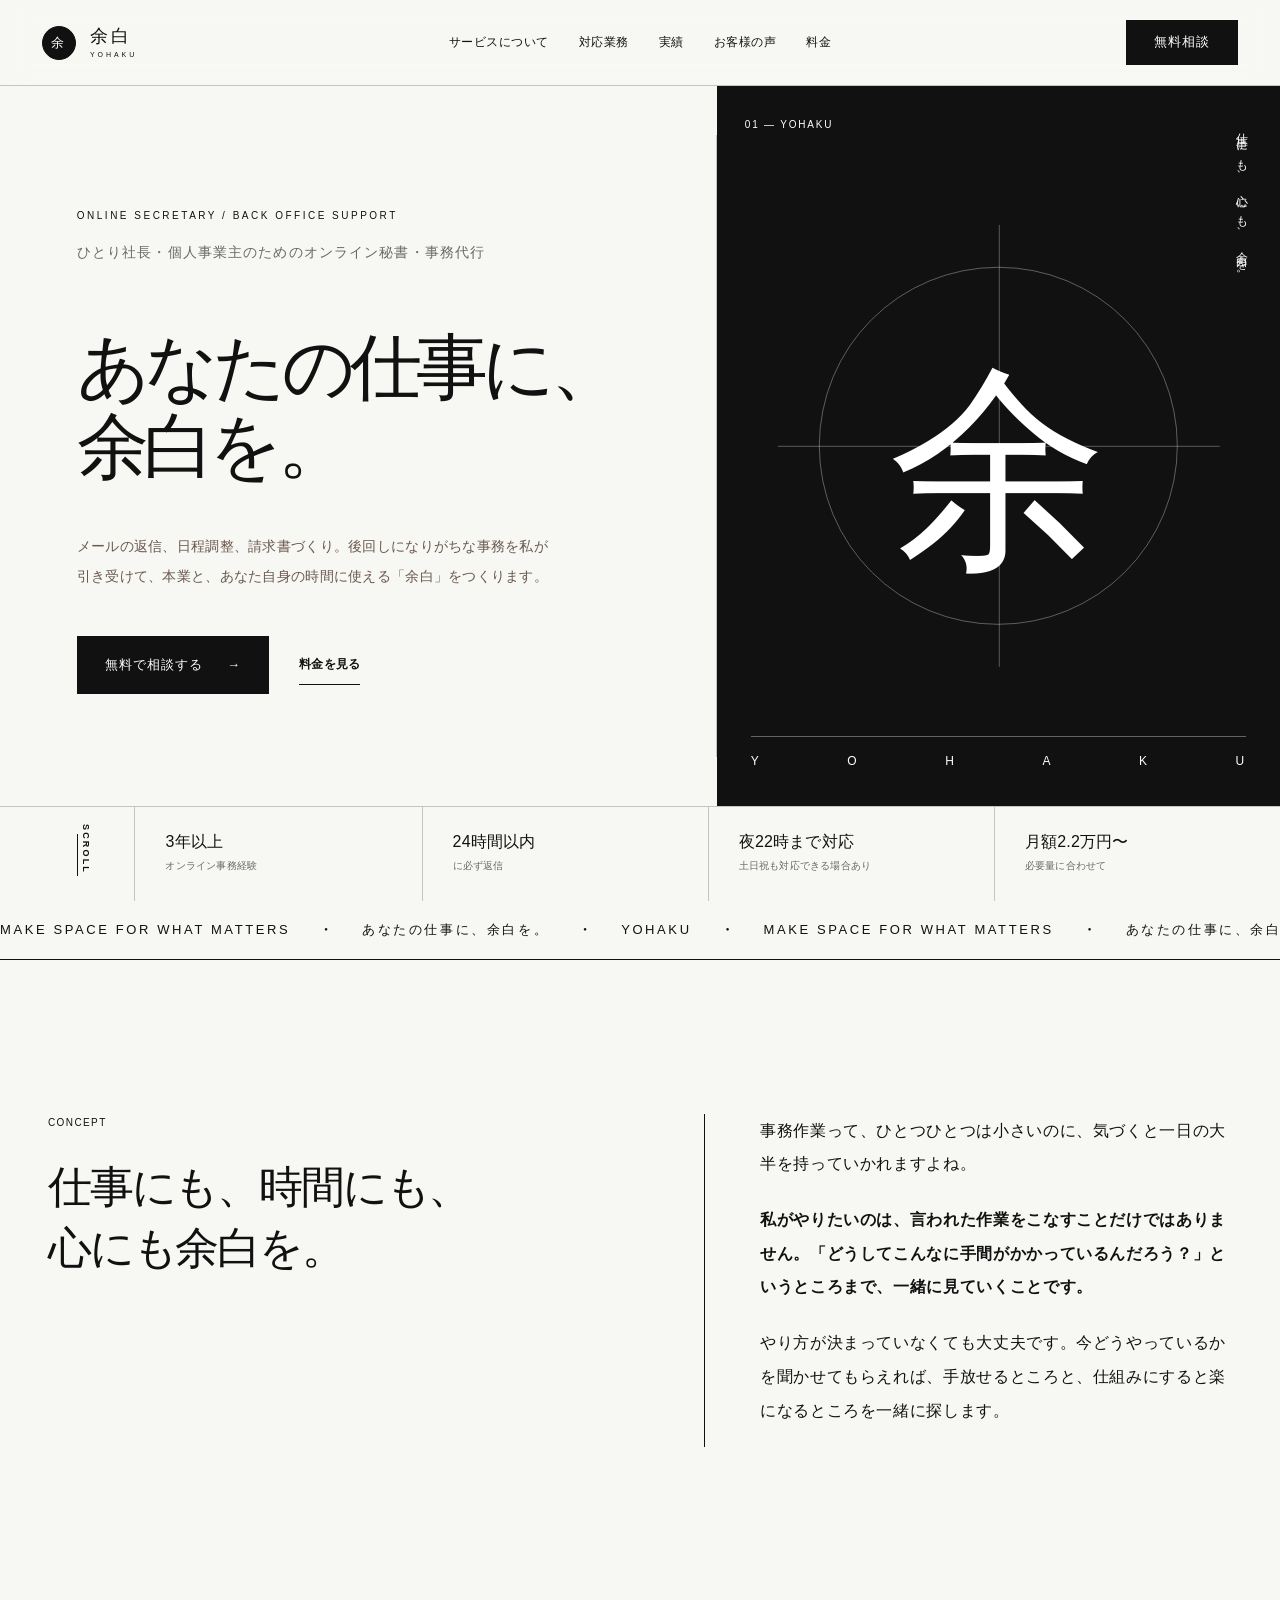
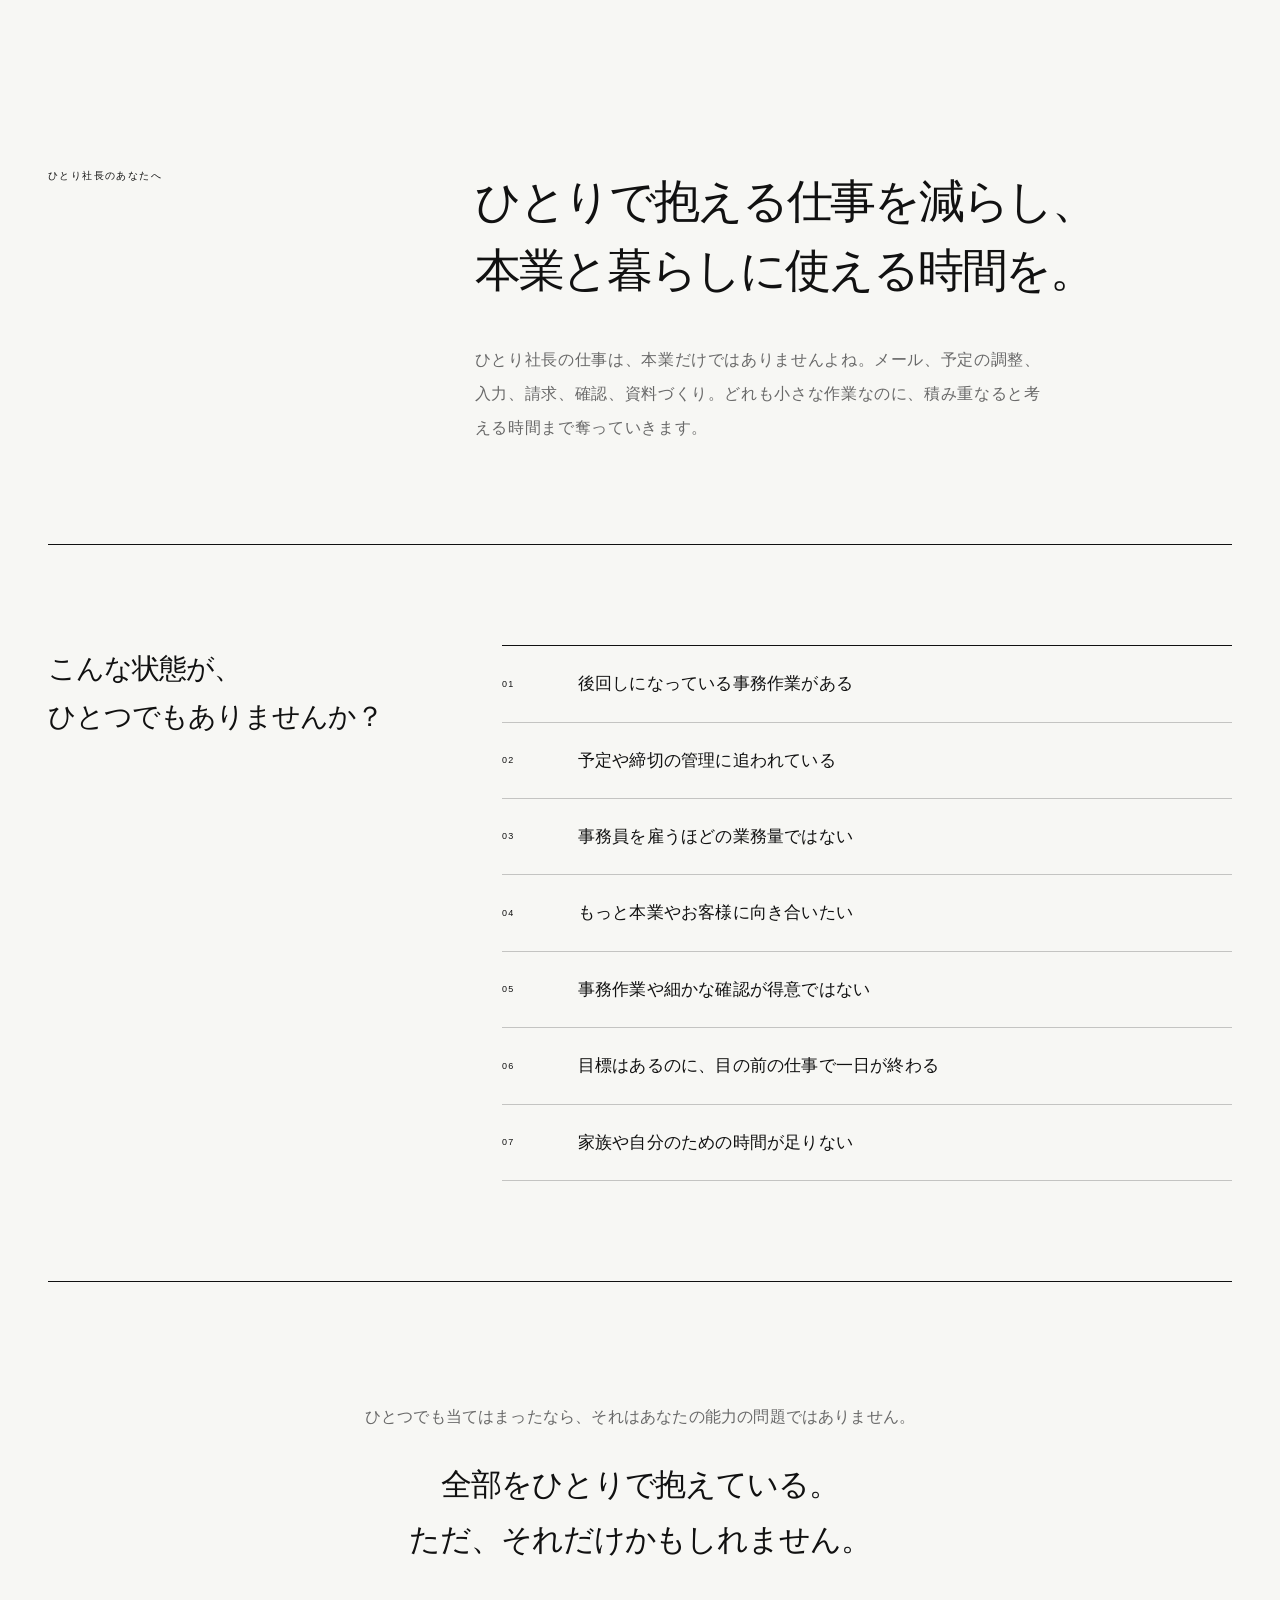
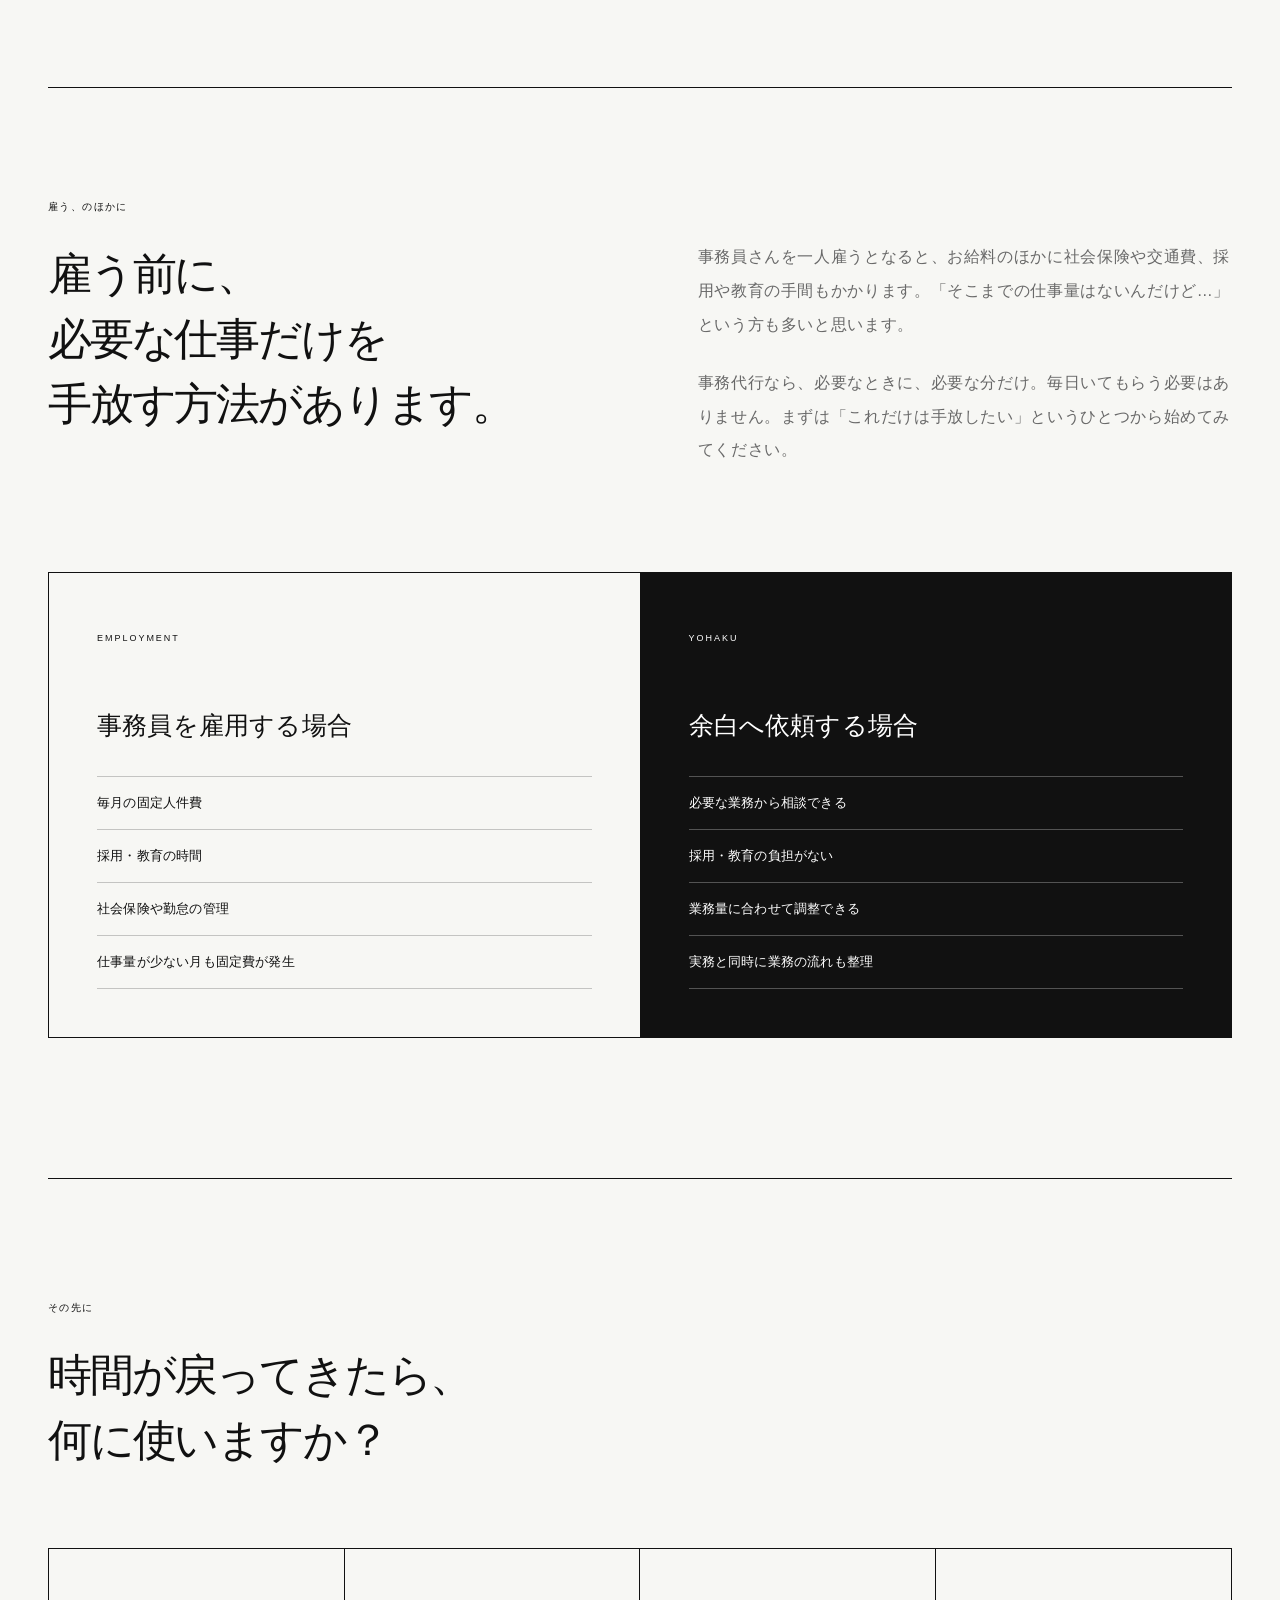
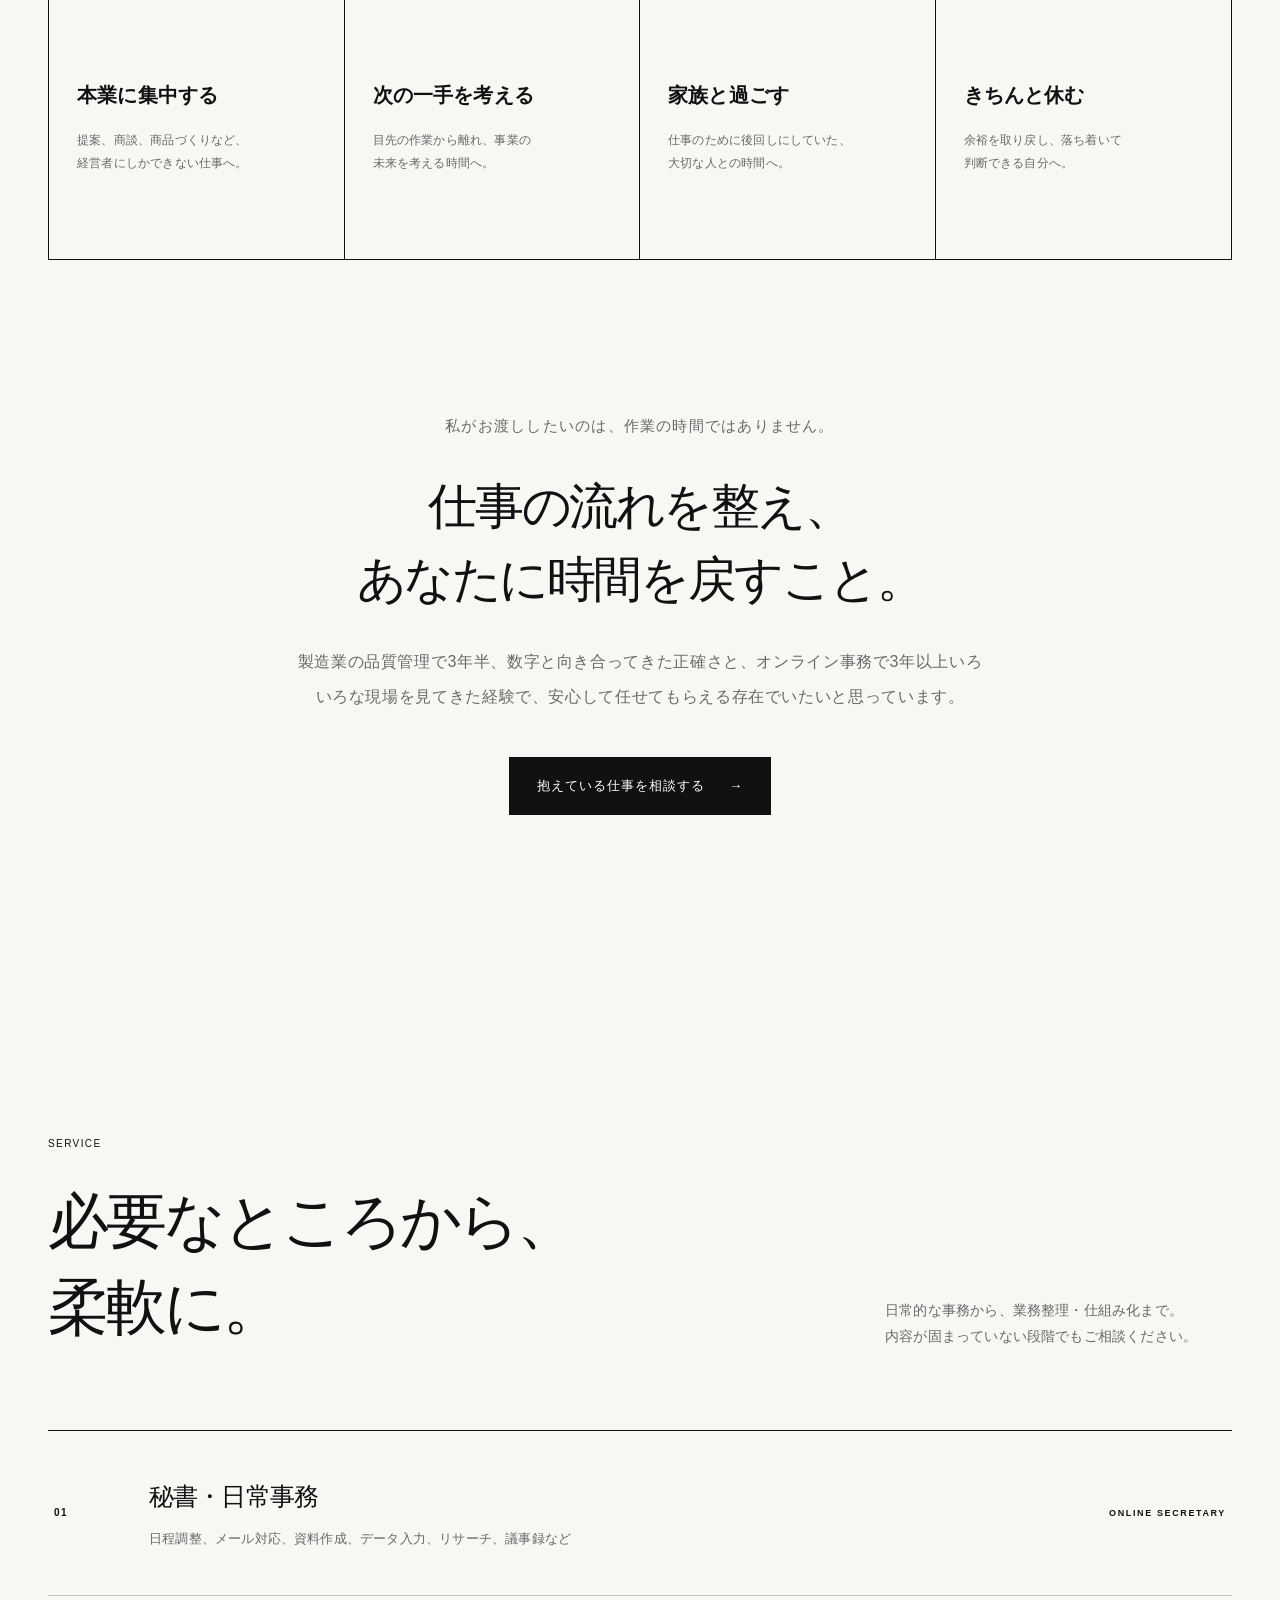
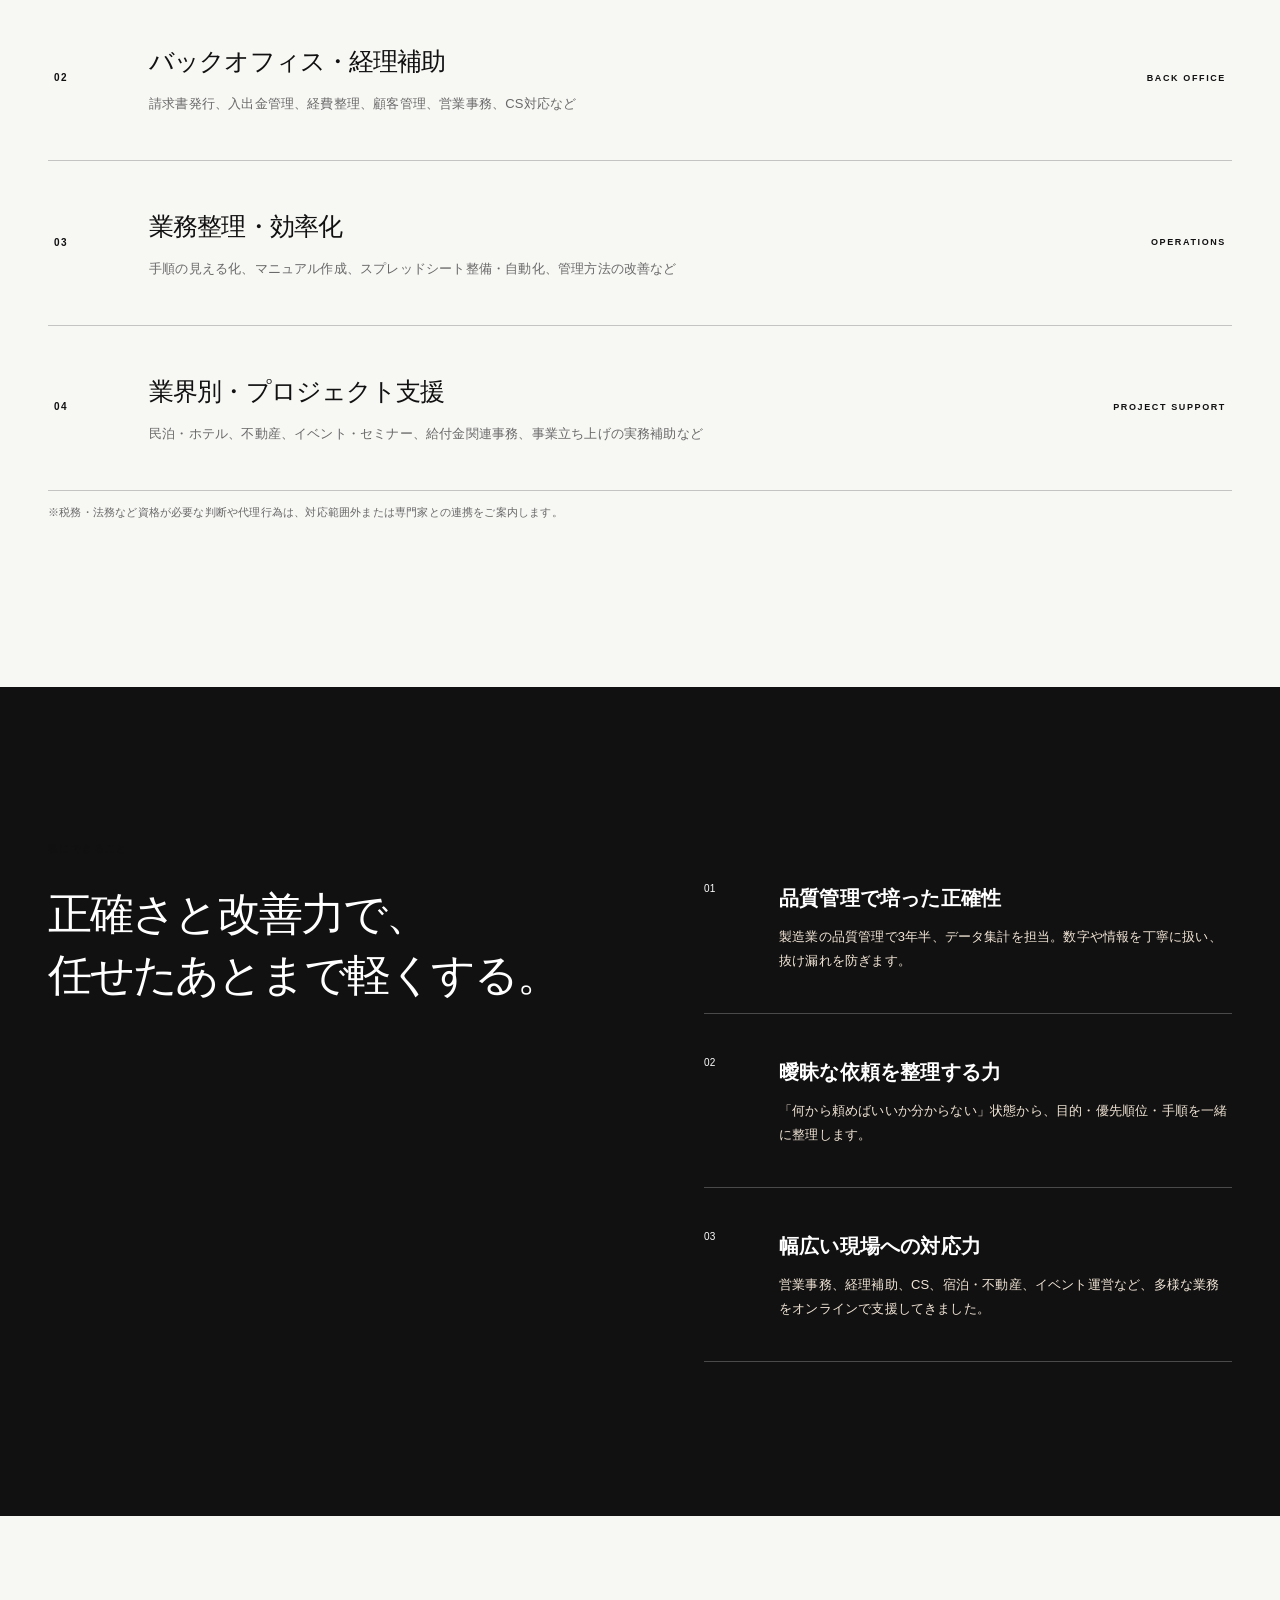
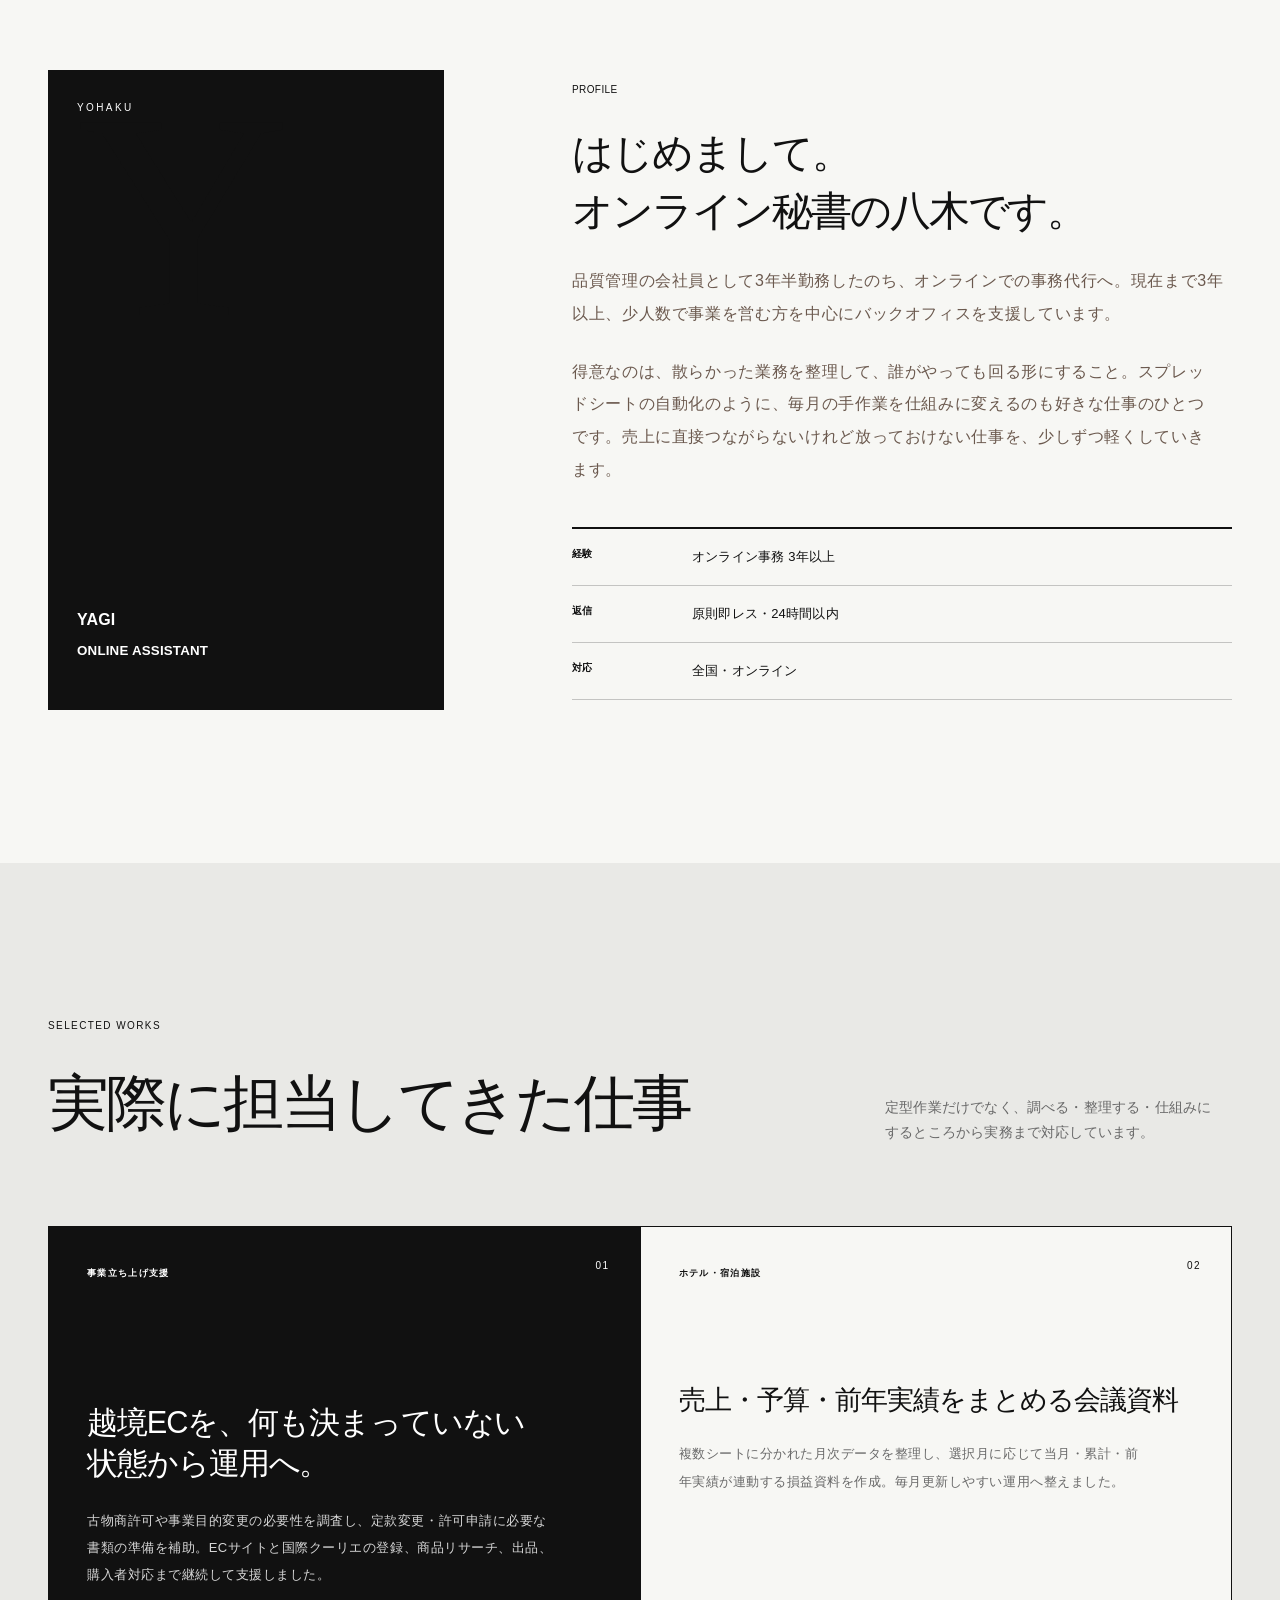
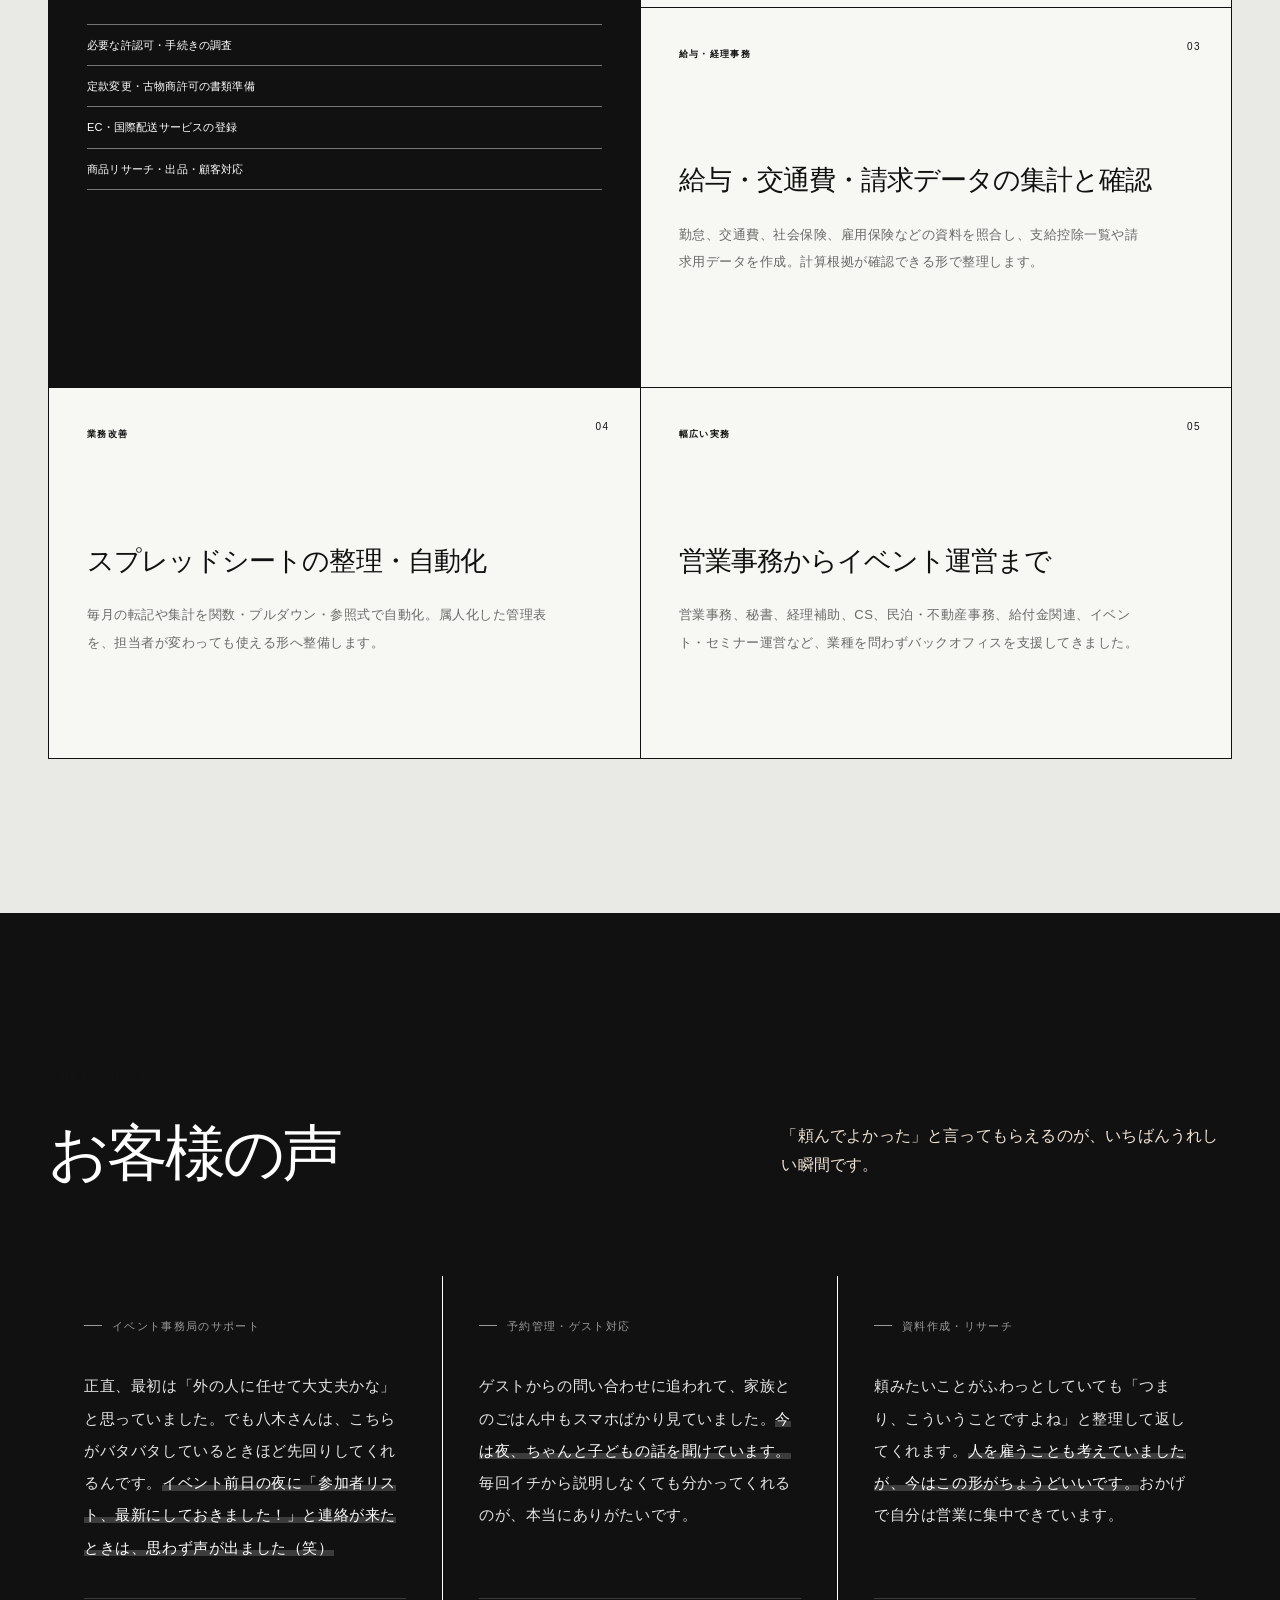
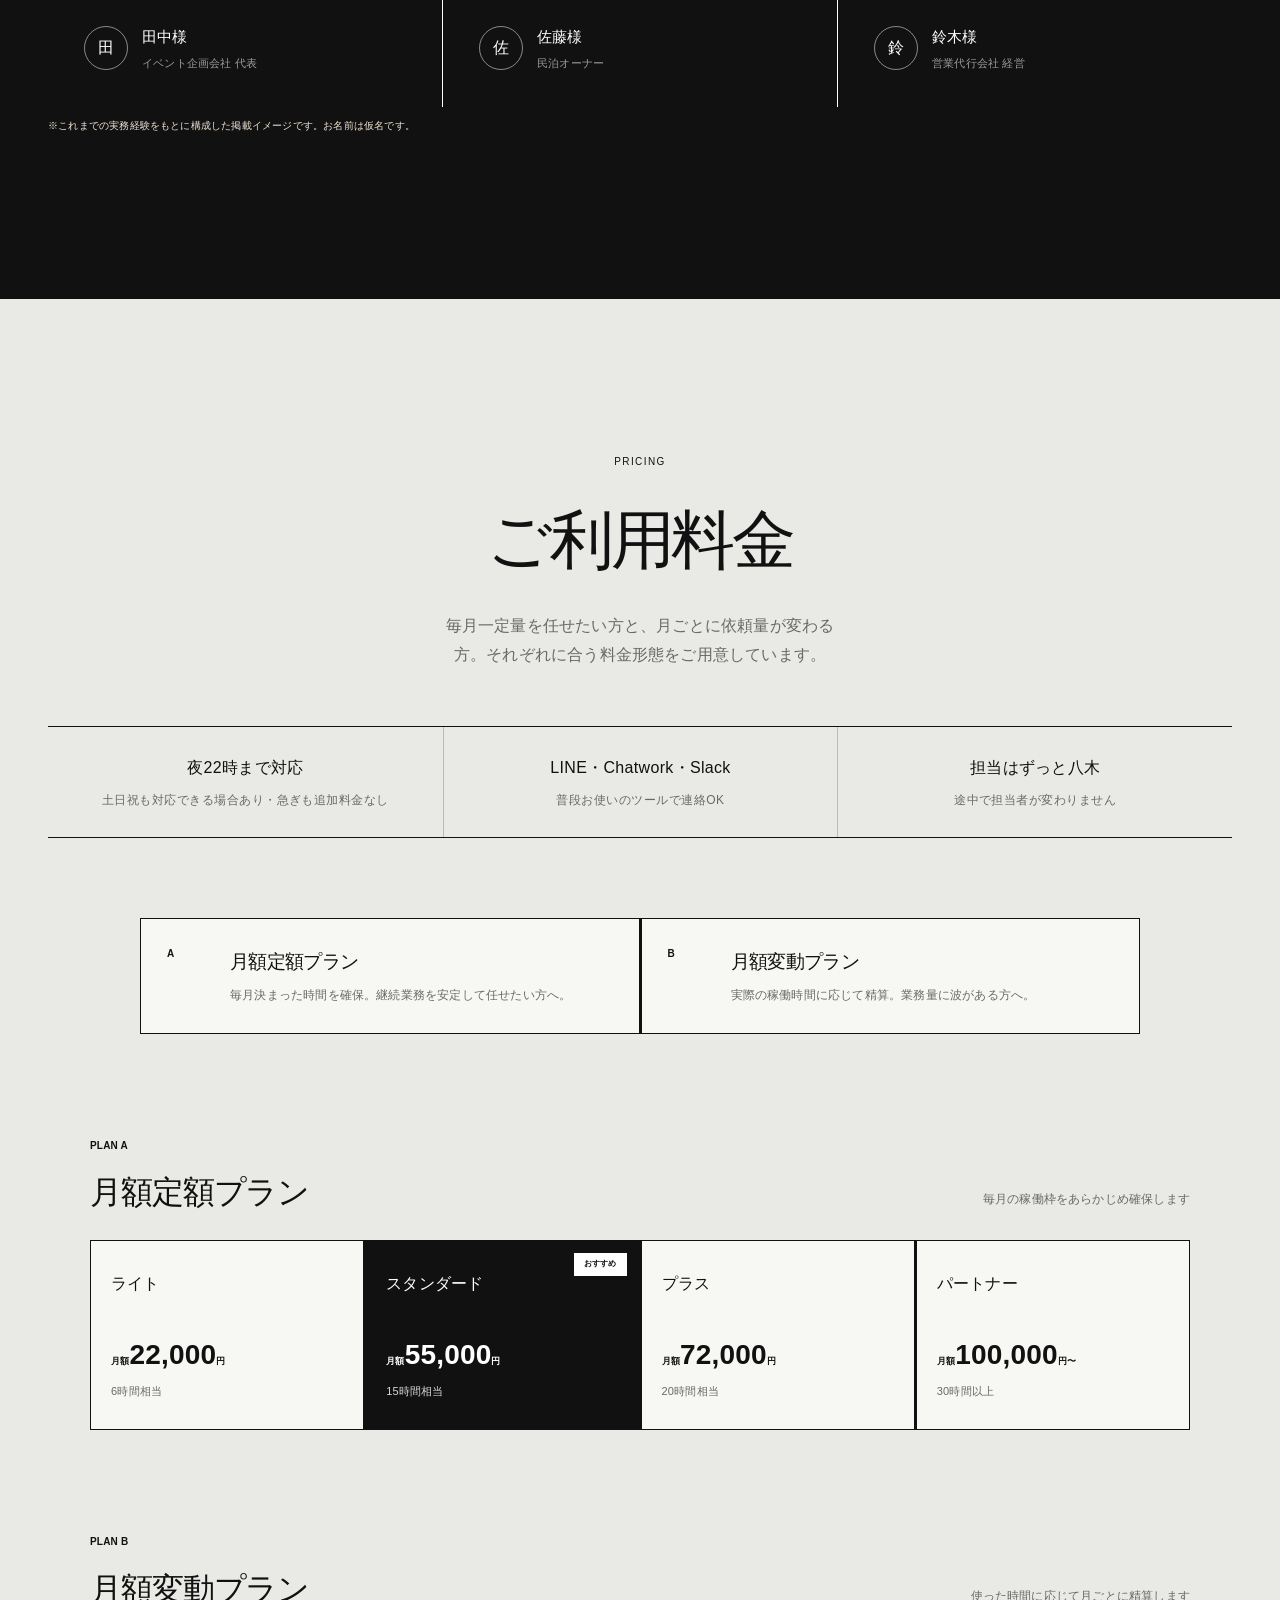
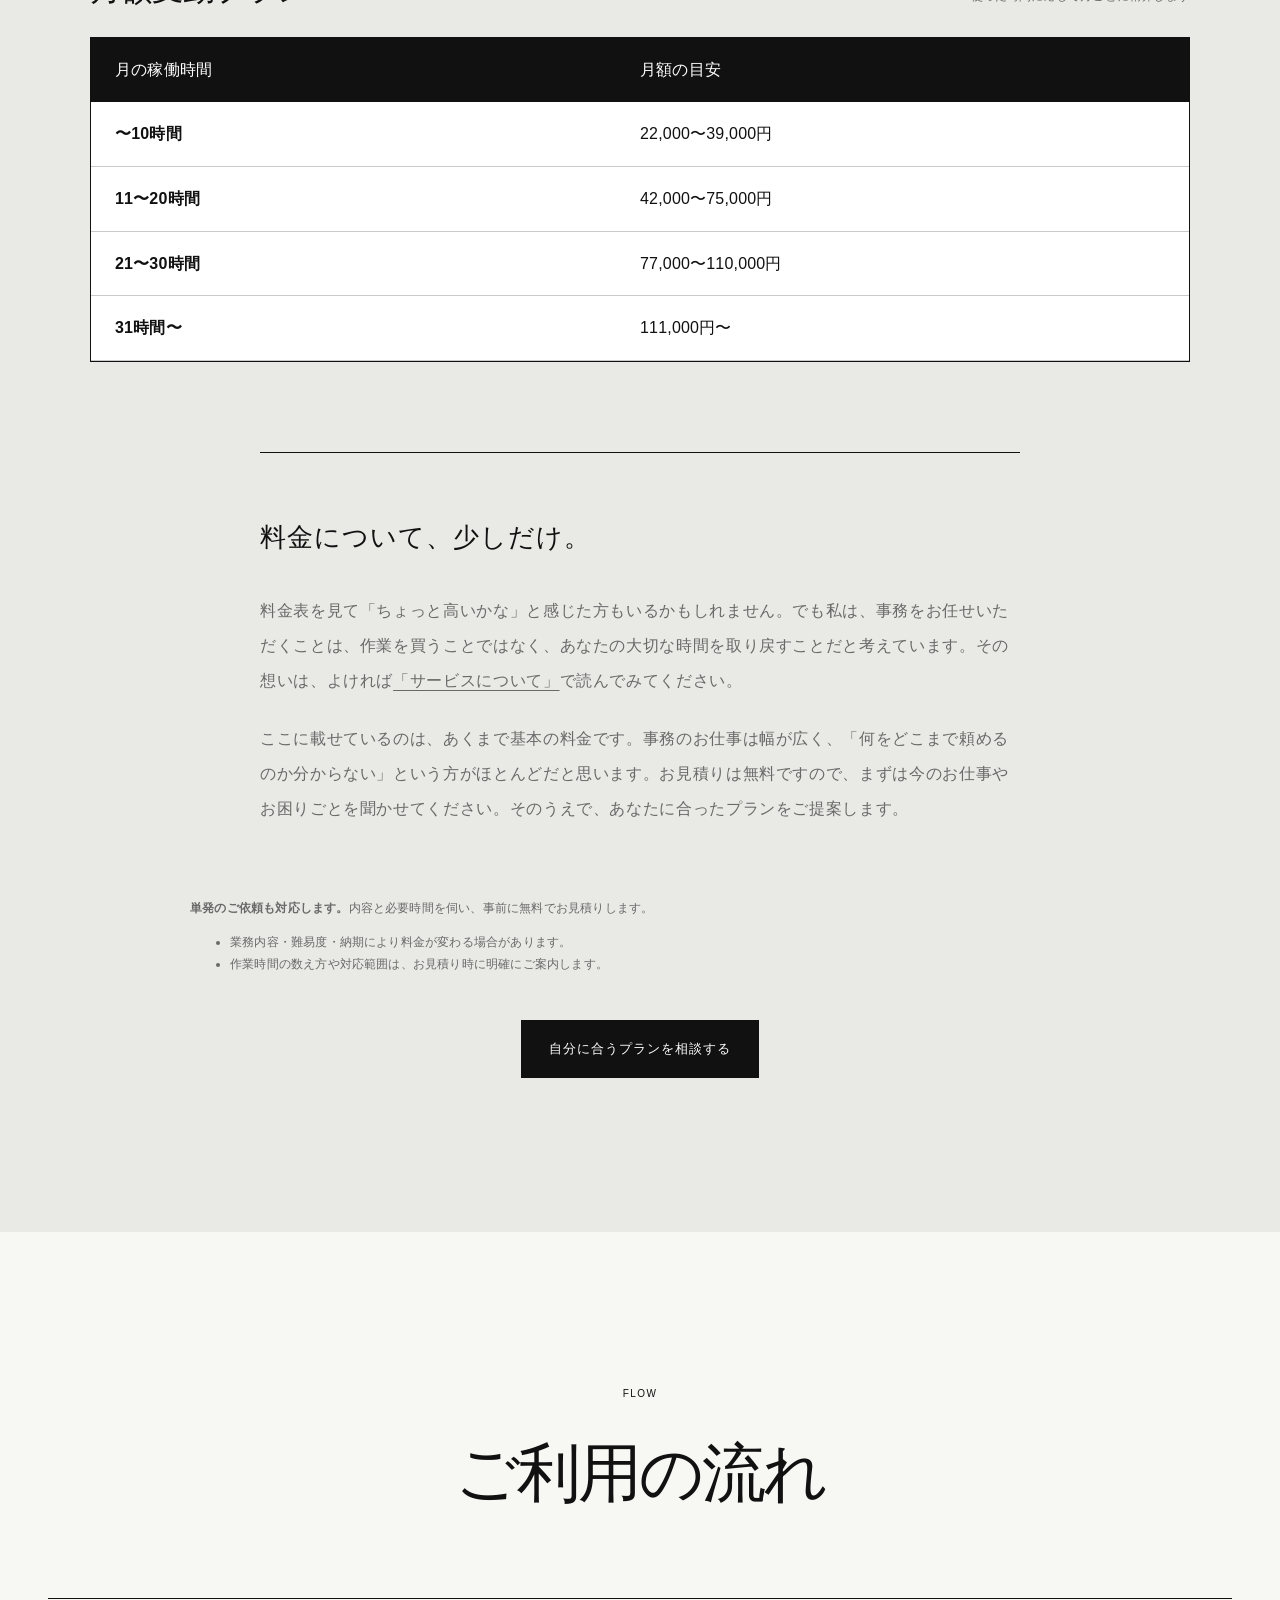
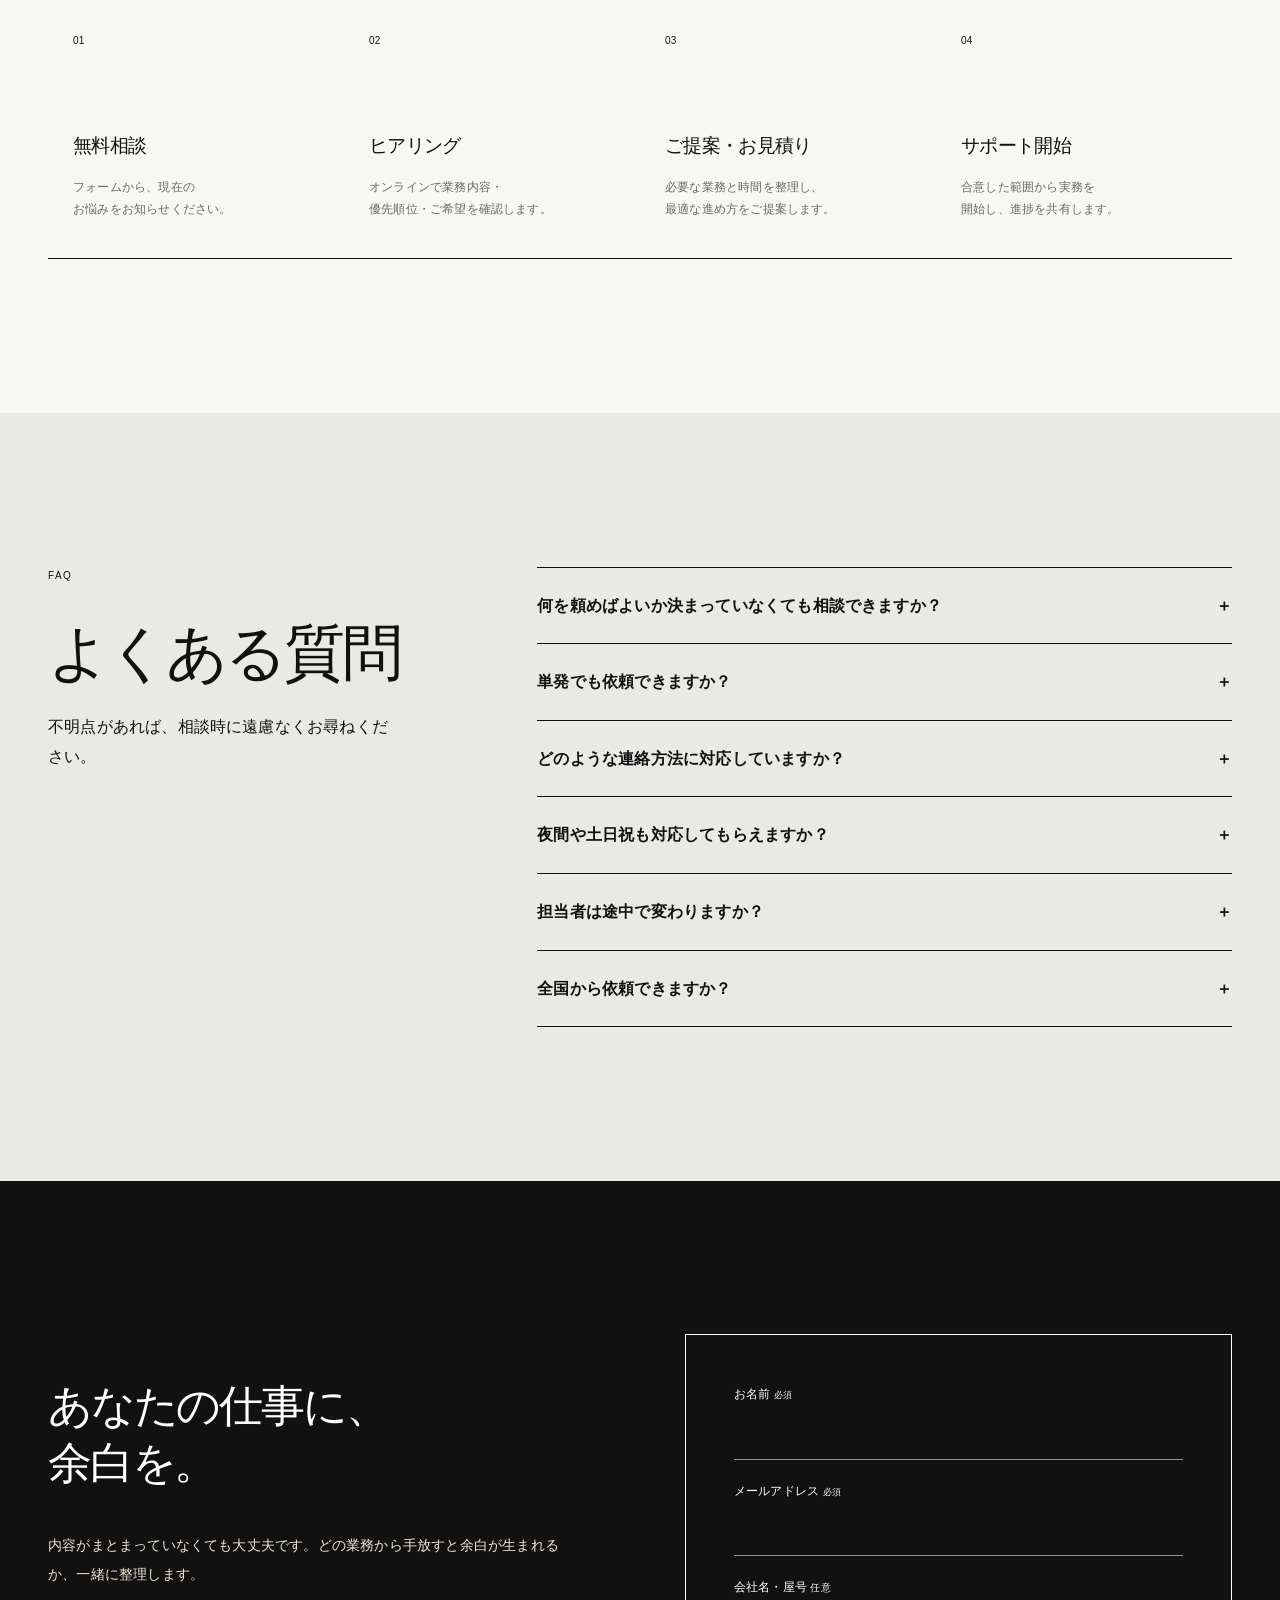
==== commit 787d0577: "Clarify weekend support is case by case Co-Authored-By: Claude Opus 5.5 <noreply@anthropic.com>" ====
--- a/index.html
+++ b/index.html
@@ -16,7 +16,7 @@
   <meta property="og:url" content="https://ya-gi-chan.github.io/Assistant/" />
   <meta property="og:locale" content="ja_JP" />
   <script type="application/ld+json">
-  {"@context":"https://schema.org","@graph":[{"@type":"ProfessionalService","@id":"https://ya-gi-chan.github.io/Assistant/#service","name":"余白（YOHAKU）","url":"https://ya-gi-chan.github.io/Assistant/","description":"経営者・個人事業主の仕事と時間に余白をつくるオンライン秘書・事務代行サービス","areaServed":"JP","priceRange":"22,000円〜","serviceType":["オンライン秘書","事務代行","バックオフィス支援","業務効率化","経理補助"]},{"@type":"FAQPage","mainEntity":[{"@type":"Question","name":"何を頼めばよいか決まっていなくても相談できますか？","acceptedAnswer":{"@type":"Answer","text":"はい。現在の業務と困りごとを伺い、手放せる作業の整理から一緒に進めます。"}},{"@type":"Question","name":"単発でも依頼できますか？","acceptedAnswer":{"@type":"Answer","text":"はい。内容と必要時間を確認のうえ、個別にお見積りします。"}},{"@type":"Question","name":"土日や夜間も対応してもらえますか？","acceptedAnswer":{"@type":"Answer","text":"はい。土日も対応しており、夜は22時まで対応しています。急ぎのご依頼も追加料金なしで対応します。"}},{"@type":"Question","name":"全国から依頼できますか？","acceptedAnswer":{"@type":"Answer","text":"はい。オンラインで全国に対応しています。"}}]}]}
+  {"@context":"https://schema.org","@graph":[{"@type":"ProfessionalService","@id":"https://ya-gi-chan.github.io/Assistant/#service","name":"余白（YOHAKU）","url":"https://ya-gi-chan.github.io/Assistant/","description":"経営者・個人事業主の仕事と時間に余白をつくるオンライン秘書・事務代行サービス","areaServed":"JP","priceRange":"22,000円〜","serviceType":["オンライン秘書","事務代行","バックオフィス支援","業務効率化","経理補助"]},{"@type":"FAQPage","mainEntity":[{"@type":"Question","name":"何を頼めばよいか決まっていなくても相談できますか？","acceptedAnswer":{"@type":"Answer","text":"はい。現在の業務と困りごとを伺い、手放せる作業の整理から一緒に進めます。"}},{"@type":"Question","name":"単発でも依頼できますか？","acceptedAnswer":{"@type":"Answer","text":"はい。内容と必要時間を確認のうえ、個別にお見積りします。"}},{"@type":"Question","name":"夜間や土日祝も対応してもらえますか？","acceptedAnswer":{"@type":"Answer","text":"夜は22時まで対応しています。土日祝は毎回ではありませんが、対応できる場合もあります。急ぎのご依頼も追加料金なしで対応します。"}},{"@type":"Question","name":"全国から依頼できますか？","acceptedAnswer":{"@type":"Answer","text":"はい。オンラインで全国に対応しています。"}}]}]}
   </script>
   <link rel="preconnect" href="https://fonts.googleapis.com" />
   <link rel="preconnect" href="https://fonts.gstatic.com" crossorigin />
@@ -38,7 +38,7 @@
     <section class="hero"><div class="hero__dots" aria-hidden="true"></div><div class="container hero__grid">
       <div class="hero__copy"><p class="kicker">ONLINE SECRETARY / BACK OFFICE SUPPORT</p><p class="hero__tagline">ひとり社長・個人事業主のためのオンライン秘書・事務代行</p><h1><span>あなたの仕事に、</span><br /><em>余白を。</em></h1><p class="hero__lead">メールの返信、日程調整、請求書づくり。後回しになりがちな事務を私が引き受けて、本業と、あなた自身の時間に使える「余白」をつくります。</p><div class="hero__actions"><a href="#contact" class="btn btn--primary">無料で相談する <b>→</b></a><a href="#pricing" class="text-link">料金を見る</a></div></div>
       <div class="hero__visual" aria-hidden="true"><p class="hero__vertical">仕事にも、心にも、余白を。</p><div class="hero__monogram"><span>余</span></div><div class="hero__word"><span>Y</span><span>O</span><span>H</span><span>A</span><span>K</span><span>U</span></div><p class="hero__index">01 — YOHAKU</p></div>
-    </div><div class="hero__bottom"><p>SCROLL</p><ul class="hero__facts"><li><strong>3年以上</strong><span>オンライン事務経験</span></li><li><strong>24時間以内</strong><span>に必ず返信</span></li><li><strong>土日・夜22時まで</strong><span>急ぎの依頼も料金内</span></li><li><strong>月額2.2万円〜</strong><span>必要量に合わせて</span></li></ul></div></section>
+    </div><div class="hero__bottom"><p>SCROLL</p><ul class="hero__facts"><li><strong>3年以上</strong><span>オンライン事務経験</span></li><li><strong>24時間以内</strong><span>に必ず返信</span></li><li><strong>夜22時まで対応</strong><span>土日祝も対応できる場合あり</span></li><li><strong>月額2.2万円〜</strong><span>必要量に合わせて</span></li></ul></div></section>
     <div class="marquee" aria-hidden="true"><div><span>MAKE SPACE FOR WHAT MATTERS</span><i>●</i><span>あなたの仕事に、余白を。</span><i>●</i><span>YOHAKU</span><i>●</i><span>MAKE SPACE FOR WHAT MATTERS</span><i>●</i><span>あなたの仕事に、余白を。</span><i>●</i><span>YOHAKU</span><i>●</i></div></div>
     <section class="intro" id="concept"><div class="container intro__grid"><div><p class="eyebrow">CONCEPT</p><h2>仕事にも、時間にも、<br />心にも余白を。</h2></div><div class="intro__text"><p>事務作業って、ひとつひとつは小さいのに、気づくと一日の大半を持っていかれますよね。</p><p><strong>私がやりたいのは、言われた作業をこなすことだけではありません。「どうしてこんなに手間がかかっているんだろう？」というところまで、一緒に見ていくことです。</strong></p><p>やり方が決まっていなくても大丈夫です。今どうやっているかを聞かせてもらえれば、手放せるところと、仕組みにすると楽になるところを一緒に探します。</p></div></div></section>
     <section class="owner-letter"><div class="container">
@@ -65,13 +65,13 @@
       <figure><p class="voices__tag">予約管理・ゲスト対応</p><blockquote>ゲストからの問い合わせに追われて、家族とのごはん中もスマホばかり見ていました。<mark>今は夜、ちゃんと子どもの話を聞けています。</mark>毎回イチから説明しなくても分かってくれるのが、本当にありがたいです。</blockquote><figcaption><span class="voices__avatar" aria-hidden="true">佐</span><div><strong>佐藤様</strong><small>民泊オーナー</small></div></figcaption></figure>
       <figure><p class="voices__tag">資料作成・リサーチ</p><blockquote>頼みたいことがふわっとしていても「つまり、こういうことですよね」と整理して返してくれます。<mark>人を雇うことも考えていましたが、今はこの形がちょうどいいです。</mark>おかげで自分は営業に集中できています。</blockquote><figcaption><span class="voices__avatar" aria-hidden="true">鈴</span><div><strong>鈴木様</strong><small>営業代行会社 経営</small></div></figcaption></figure>
     </div><p class="voices__note">※これまでの実務経験をもとに構成した掲載イメージです。お名前は仮名です。</p></div></section>
-    <section class="pricing section-soft" id="pricing"><div class="container"><p class="eyebrow eyebrow--center">PRICING</p><h2 class="section-title">ご利用料金</h2><p class="section-lead">毎月一定量を任せたい方と、月ごとに依頼量が変わる方。それぞれに合う料金形態をご用意しています。</p><ul class="price-perks"><li><strong>土日・夜22時まで対応</strong><span>急ぎのご依頼も追加料金なし</span></li><li><strong>LINE・Chatwork・Slack</strong><span>普段お使いのツールで連絡OK</span></li><li><strong>担当はずっと八木</strong><span>途中で担当者が変わりません</span></li></ul><div class="plan-intro"><article><span>A</span><div><h3>月額定額プラン</h3><p>毎月決まった時間を確保。継続業務を安定して任せたい方へ。</p></div></article><article><span>B</span><div><h3>月額変動プラン</h3><p>実際の稼働時間に応じて精算。業務量に波がある方へ。</p></div></article></div>
+    <section class="pricing section-soft" id="pricing"><div class="container"><p class="eyebrow eyebrow--center">PRICING</p><h2 class="section-title">ご利用料金</h2><p class="section-lead">毎月一定量を任せたい方と、月ごとに依頼量が変わる方。それぞれに合う料金形態をご用意しています。</p><ul class="price-perks"><li><strong>夜22時まで対応</strong><span>土日祝も対応できる場合あり・急ぎも追加料金なし</span></li><li><strong>LINE・Chatwork・Slack</strong><span>普段お使いのツールで連絡OK</span></li><li><strong>担当はずっと八木</strong><span>途中で担当者が変わりません</span></li></ul><div class="plan-intro"><article><span>A</span><div><h3>月額定額プラン</h3><p>毎月決まった時間を確保。継続業務を安定して任せたい方へ。</p></div></article><article><span>B</span><div><h3>月額変動プラン</h3><p>実際の稼働時間に応じて精算。業務量に波がある方へ。</p></div></article></div>
       <div class="price-block"><div class="price-block__head"><div><span>PLAN A</span><h3>月額定額プラン</h3></div><p>毎月の稼働枠をあらかじめ確保します</p></div><div class="price-cards"><article><p>ライト</p><strong><small>月額</small>22,000<small>円</small></strong><div>6時間相当</div></article><article class="is-recommended"><b>おすすめ</b><p>スタンダード</p><strong><small>月額</small>55,000<small>円</small></strong><div>15時間相当</div></article><article><p>プラス</p><strong><small>月額</small>72,000<small>円</small></strong><div>20時間相当</div></article><article><p>パートナー</p><strong><small>月額</small>100,000<small>円〜</small></strong><div>30時間以上</div></article></div></div>
       <div class="price-block"><div class="price-block__head"><div><span>PLAN B</span><h3>月額変動プラン</h3></div><p>使った時間に応じて月ごとに精算します</p></div><div class="variable-table variable-table--simple" role="table" aria-label="月額変動プラン料金表"><div class="variable-table__head" role="row"><span>月の稼働時間</span><span>月額の目安</span></div><div role="row"><strong>〜10時間</strong><span>22,000〜39,000円</span></div><div role="row"><strong>11〜20時間</strong><span>42,000〜75,000円</span></div><div role="row"><strong>21〜30時間</strong><span>77,000〜110,000円</span></div><div role="row"><strong>31時間〜</strong><span>111,000円〜</span></div></div></div>
       <div class="price-message"><p class="price-message__title">料金について、少しだけ。</p><p>料金表を見て「ちょっと高いかな」と感じた方もいるかもしれません。でも私は、事務をお任せいただくことは、作業を買うことではなく、あなたの大切な時間を取り戻すことだと考えています。その想いは、よければ<a href="#concept">「サービスについて」</a>で読んでみてください。</p><p>ここに載せているのは、あくまで基本の料金です。事務のお仕事は幅が広く、「何をどこまで頼めるのか分からない」という方がほとんどだと思います。お見積りは無料ですので、まずは今のお仕事やお困りごとを聞かせてください。そのうえで、あなたに合ったプランをご提案します。</p></div><div class="price-notes"><p><strong>単発のご依頼も対応します。</strong>内容と必要時間を伺い、事前に無料でお見積りします。</p><ul><li>業務内容・難易度・納期により料金が変わる場合があります。</li><li>作業時間の数え方や対応範囲は、お見積り時に明確にご案内します。</li></ul></div><div class="center"><a href="#contact" class="btn btn--primary">自分に合うプランを相談する</a></div></div></section>
     <section class="flow" id="flow"><div class="container"><p class="eyebrow eyebrow--center">FLOW</p><h2 class="section-title">ご利用の流れ</h2><ol class="flow__list"><li><span>01</span><div><h3>無料相談</h3><p>フォームから、現在のお悩みをお知らせください。</p></div></li><li><span>02</span><div><h3>ヒアリング</h3><p>オンラインで業務内容・優先順位・ご希望を確認します。</p></div></li><li><span>03</span><div><h3>ご提案・お見積り</h3><p>必要な業務と時間を整理し、最適な進め方をご提案します。</p></div></li><li><span>04</span><div><h3>サポート開始</h3><p>合意した範囲から実務を開始し、進捗を共有します。</p></div></li></ol></div></section>
-    <section class="faq section-soft" id="faq"><div class="container faq__inner"><div><p class="eyebrow">FAQ</p><h2>よくある質問</h2><p>不明点があれば、相談時に遠慮なくお尋ねください。</p></div><div class="faq__list"><details><summary>何を頼めばよいか決まっていなくても相談できますか？</summary><p>はい。現在の業務と困りごとを伺い、手放せる作業の整理から一緒に進めます。</p></details><details><summary>単発でも依頼できますか？</summary><p>はい。内容と必要時間を確認のうえ、個別にお見積りします。</p></details><details><summary>どのような連絡方法に対応していますか？</summary><p>LINE、Chatwork、Slack、メール、オンライン会議に対応しています。普段お使いのツールに合わせますので、お気軽にご相談ください。</p></details><details><summary>土日や夜間も対応してもらえますか？</summary><p>はい。土日も対応しており、夜は22時まで対応しています。急ぎのご依頼も、追加料金なしでプランの料金内で対応します。</p></details><details><summary>担当者は途中で変わりますか？</summary><p>変わりません。最初から最後まで、八木が直接担当します。毎回イチから説明していただく必要はありません。</p></details><details><summary>全国から依頼できますか？</summary><p>はい。オンラインで全国に対応しています。</p></details></div></div></section>
-    <section class="contact" id="contact"><div class="container contact__grid"><div class="contact__copy"><p class="eyebrow eyebrow--light">CONTACT</p><h2>あなたの仕事に、<br />余白を。</h2><p>内容がまとまっていなくても大丈夫です。どの業務から手放すと余白が生まれるか、一緒に整理します。</p><ul><li>ご相談・お見積り無料</li><li>24時間以内に返信（土日も対応）</li><li>LINEからのご相談もOK</li><li>無理な勧誘はありません</li></ul></div><form class="contact-form" id="contactForm" novalidate><input type="hidden" name="_subject" value="【余白（YOHAKU）】お問い合わせがありました" /><input type="text" name="_honey" class="hp-field" tabindex="-1" autocomplete="off" aria-hidden="true" /><label>お名前 <span>必須</span><input type="text" name="name" autocomplete="name" required /></label><label>メールアドレス <span>必須</span><input type="email" name="email" autocomplete="email" required /></label><label>会社名・屋号 <small>任意</small><input type="text" name="company" autocomplete="organization" /></label><label>ご相談内容 <span>必須</span><textarea name="message" rows="5" placeholder="例：日程調整や顧客管理を月10時間ほど依頼したい" required></textarea></label><label class="privacy-check"><input type="checkbox" name="privacy_agree" required /> <span><a href="privacy.html" target="_blank" rel="noopener">プライバシーポリシー</a>に同意する</span></label><button type="submit" class="btn btn--accent">無料相談を送信する</button><p class="form-message form-message--success" id="formThanks" hidden>ありがとうございます。お問い合わせを送信しました。</p><p class="form-message form-message--error" id="formError" hidden>送信できませんでした。時間をおいて再度お試しください。</p></form></div></section>
+    <section class="faq section-soft" id="faq"><div class="container faq__inner"><div><p class="eyebrow">FAQ</p><h2>よくある質問</h2><p>不明点があれば、相談時に遠慮なくお尋ねください。</p></div><div class="faq__list"><details><summary>何を頼めばよいか決まっていなくても相談できますか？</summary><p>はい。現在の業務と困りごとを伺い、手放せる作業の整理から一緒に進めます。</p></details><details><summary>単発でも依頼できますか？</summary><p>はい。内容と必要時間を確認のうえ、個別にお見積りします。</p></details><details><summary>どのような連絡方法に対応していますか？</summary><p>LINE、Chatwork、Slack、メール、オンライン会議に対応しています。普段お使いのツールに合わせますので、お気軽にご相談ください。</p></details><details><summary>夜間や土日祝も対応してもらえますか？</summary><p>夜は22時まで対応しています。土日祝は毎回ではありませんが、対応できる場合もありますので、お気軽にご相談ください。急ぎのご依頼も、追加料金なしでプランの料金内で対応します。</p></details><details><summary>担当者は途中で変わりますか？</summary><p>変わりません。最初から最後まで、八木が直接担当します。毎回イチから説明していただく必要はありません。</p></details><details><summary>全国から依頼できますか？</summary><p>はい。オンラインで全国に対応しています。</p></details></div></div></section>
+    <section class="contact" id="contact"><div class="container contact__grid"><div class="contact__copy"><p class="eyebrow eyebrow--light">CONTACT</p><h2>あなたの仕事に、<br />余白を。</h2><p>内容がまとまっていなくても大丈夫です。どの業務から手放すと余白が生まれるか、一緒に整理します。</p><ul><li>ご相談・お見積り無料</li><li>24時間以内に返信</li><li>LINEからのご相談もOK</li><li>無理な勧誘はありません</li></ul></div><form class="contact-form" id="contactForm" novalidate><input type="hidden" name="_subject" value="【余白（YOHAKU）】お問い合わせがありました" /><input type="text" name="_honey" class="hp-field" tabindex="-1" autocomplete="off" aria-hidden="true" /><label>お名前 <span>必須</span><input type="text" name="name" autocomplete="name" required /></label><label>メールアドレス <span>必須</span><input type="email" name="email" autocomplete="email" required /></label><label>会社名・屋号 <small>任意</small><input type="text" name="company" autocomplete="organization" /></label><label>ご相談内容 <span>必須</span><textarea name="message" rows="5" placeholder="例：日程調整や顧客管理を月10時間ほど依頼したい" required></textarea></label><label class="privacy-check"><input type="checkbox" name="privacy_agree" required /> <span><a href="privacy.html" target="_blank" rel="noopener">プライバシーポリシー</a>に同意する</span></label><button type="submit" class="btn btn--accent">無料相談を送信する</button><p class="form-message form-message--success" id="formThanks" hidden>ありがとうございます。お問い合わせを送信しました。</p><p class="form-message form-message--error" id="formError" hidden>送信できませんでした。時間をおいて再度お試しください。</p></form></div></section>
   </main>
   <footer class="footer"><div class="container footer__inner"><a href="#top" class="logo logo--footer"><span class="logo__mark">余</span><span>余白<small>YOHAKU</small></span></a><div><a href="#services">対応業務</a><a href="#pricing">料金</a><a href="privacy.html">プライバシーポリシー</a></div><p>© 2026 YOHAKU</p></div></footer>
 </body>
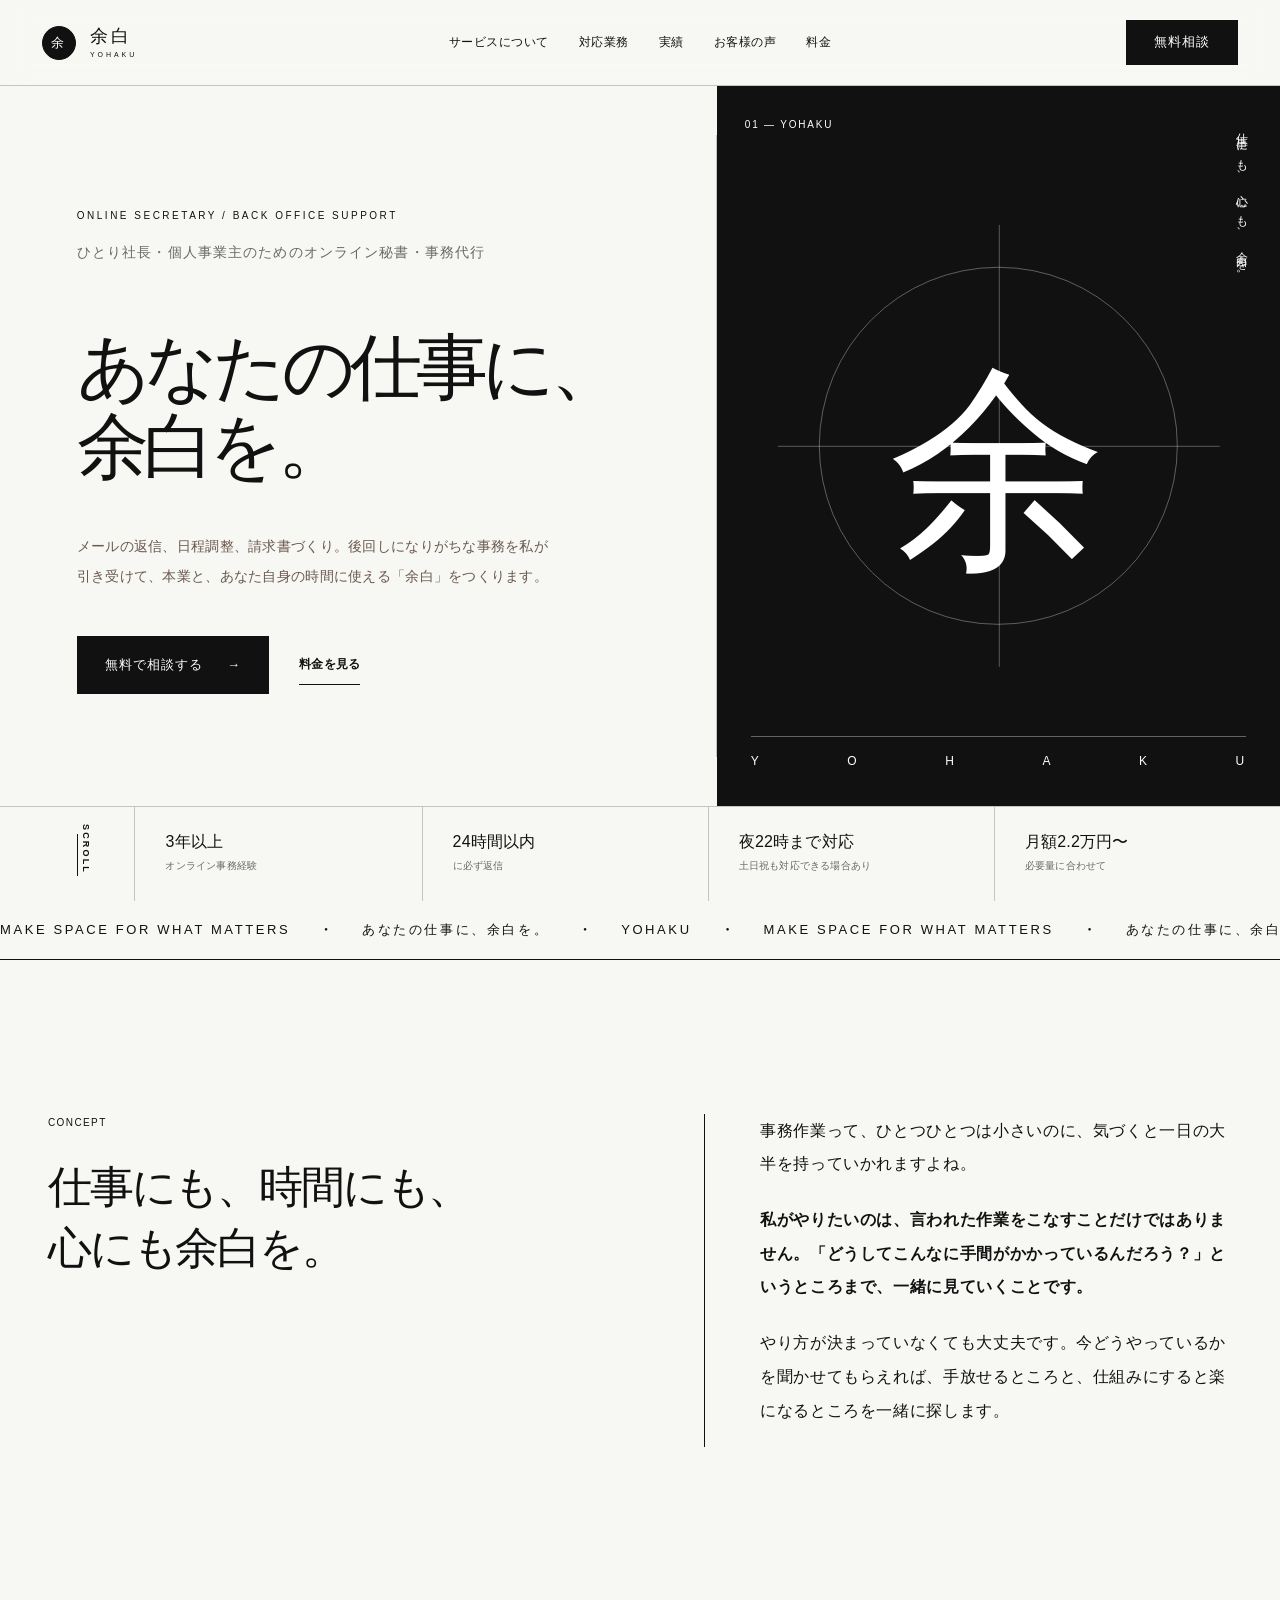
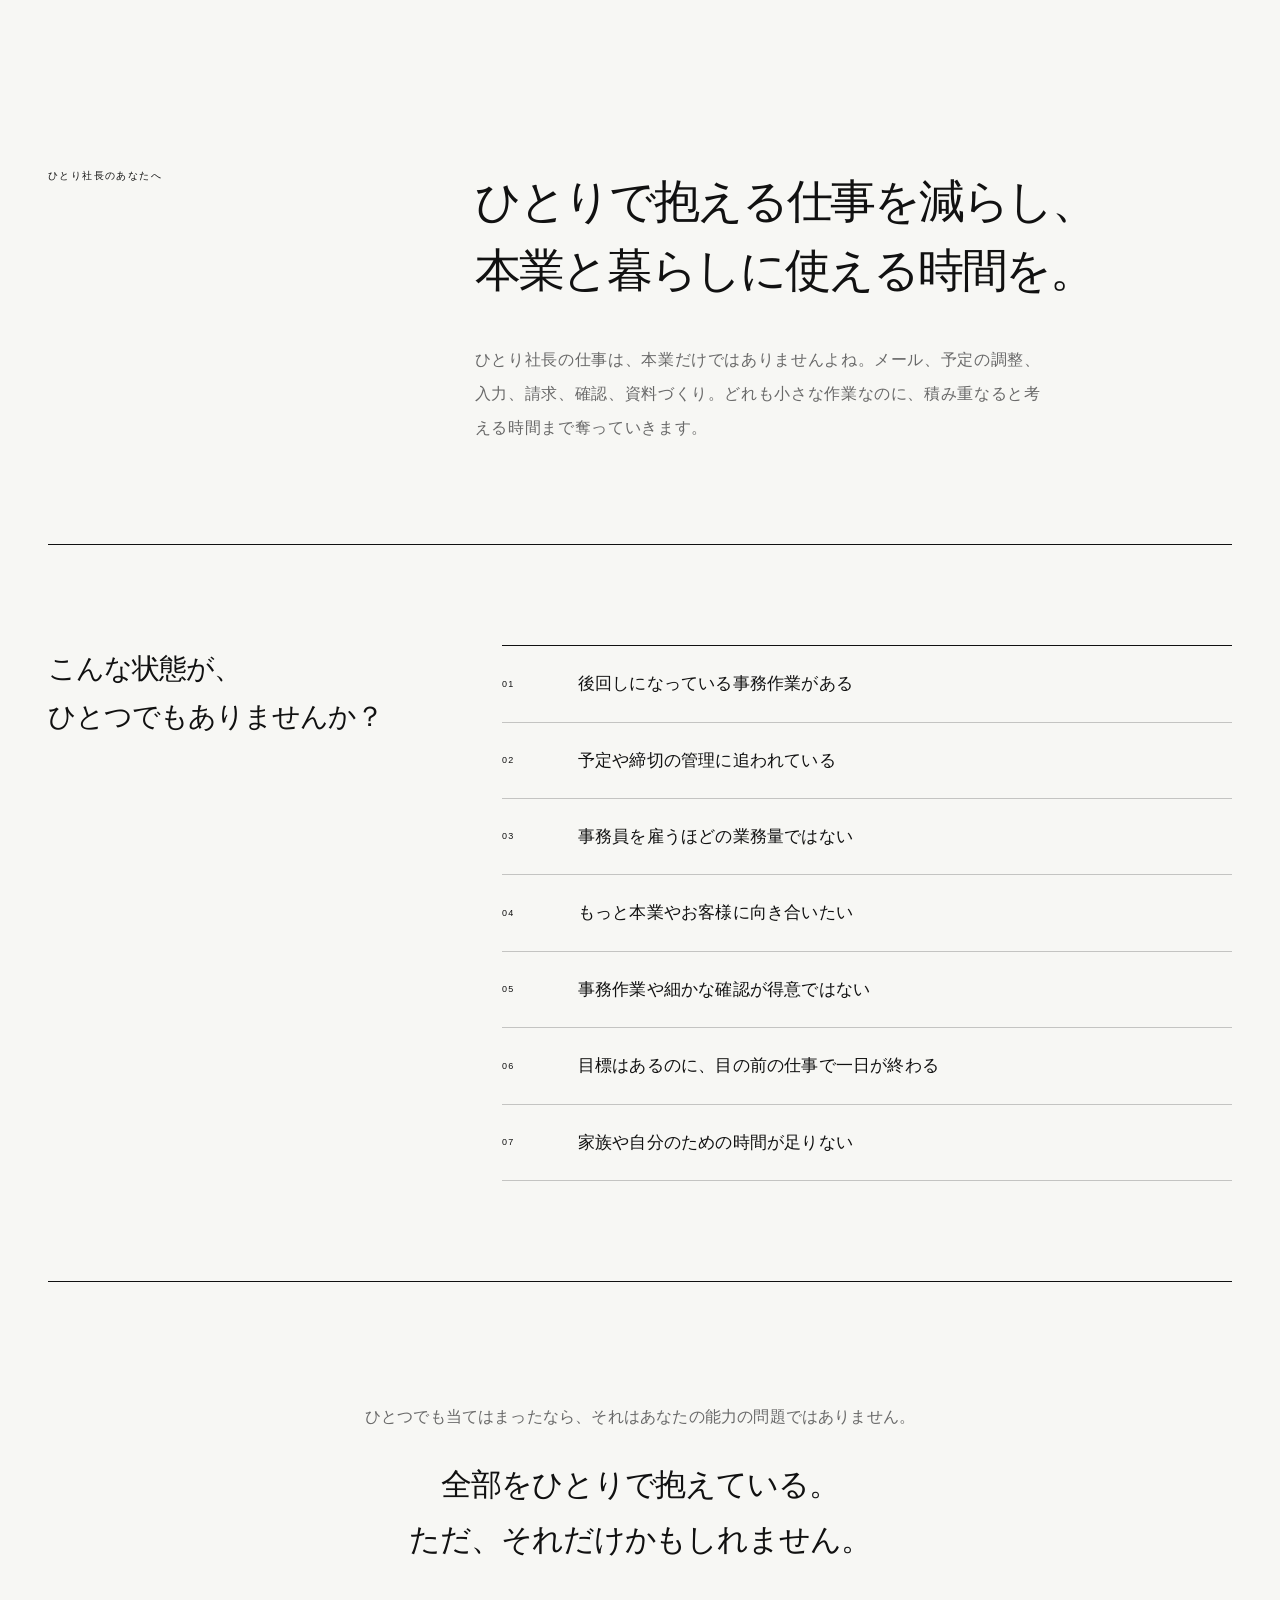
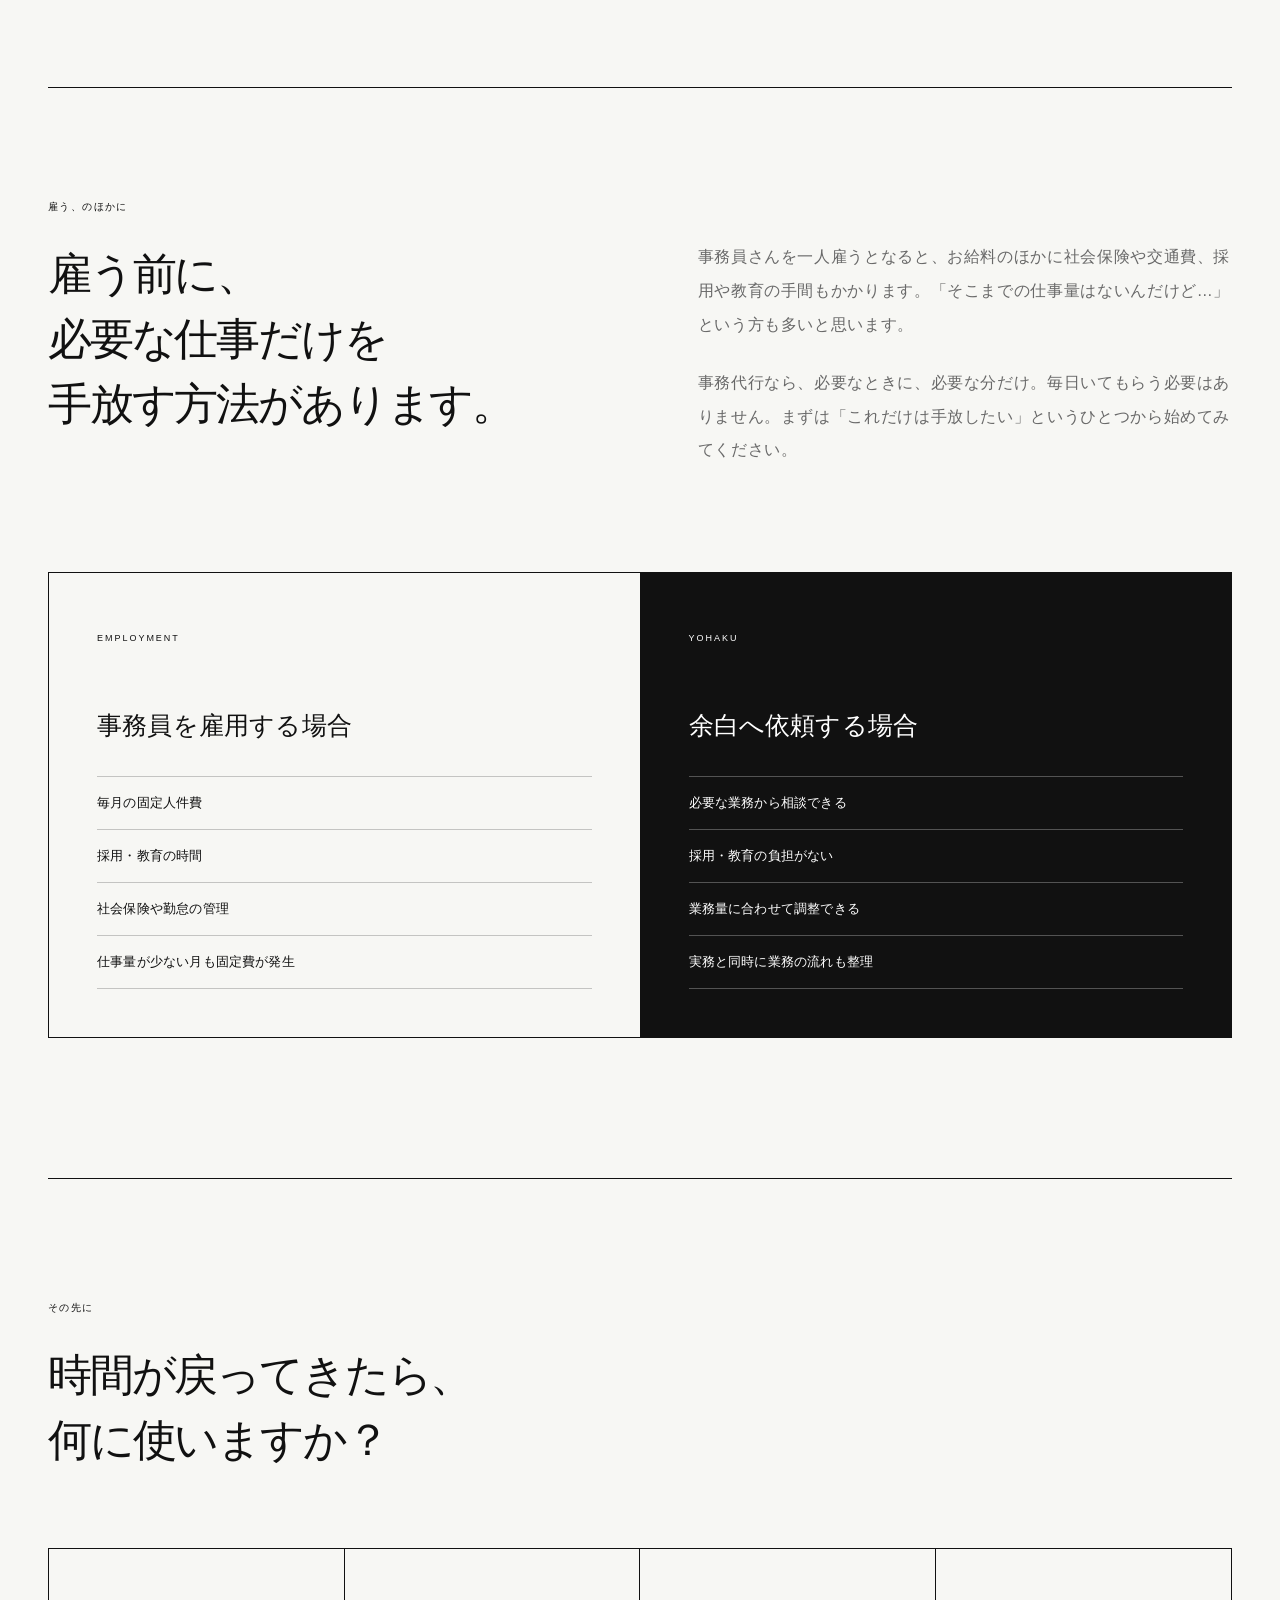
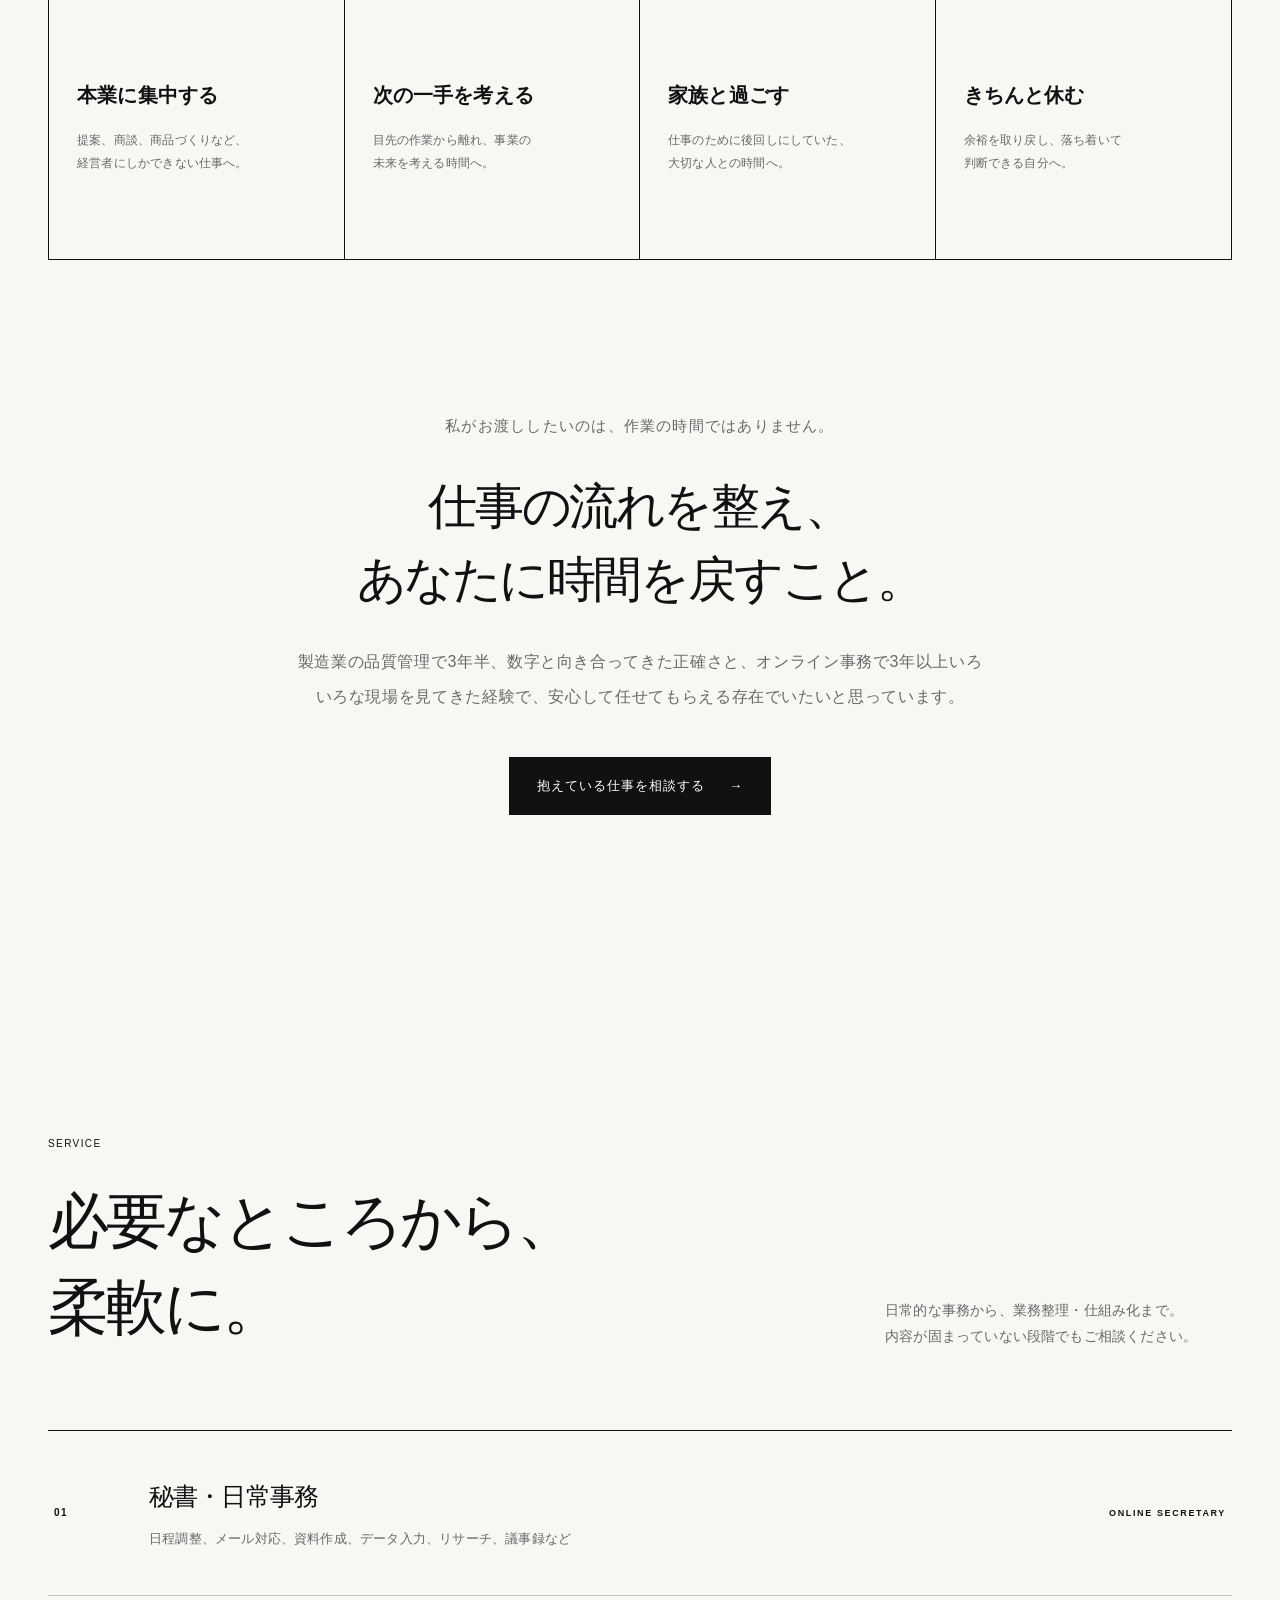
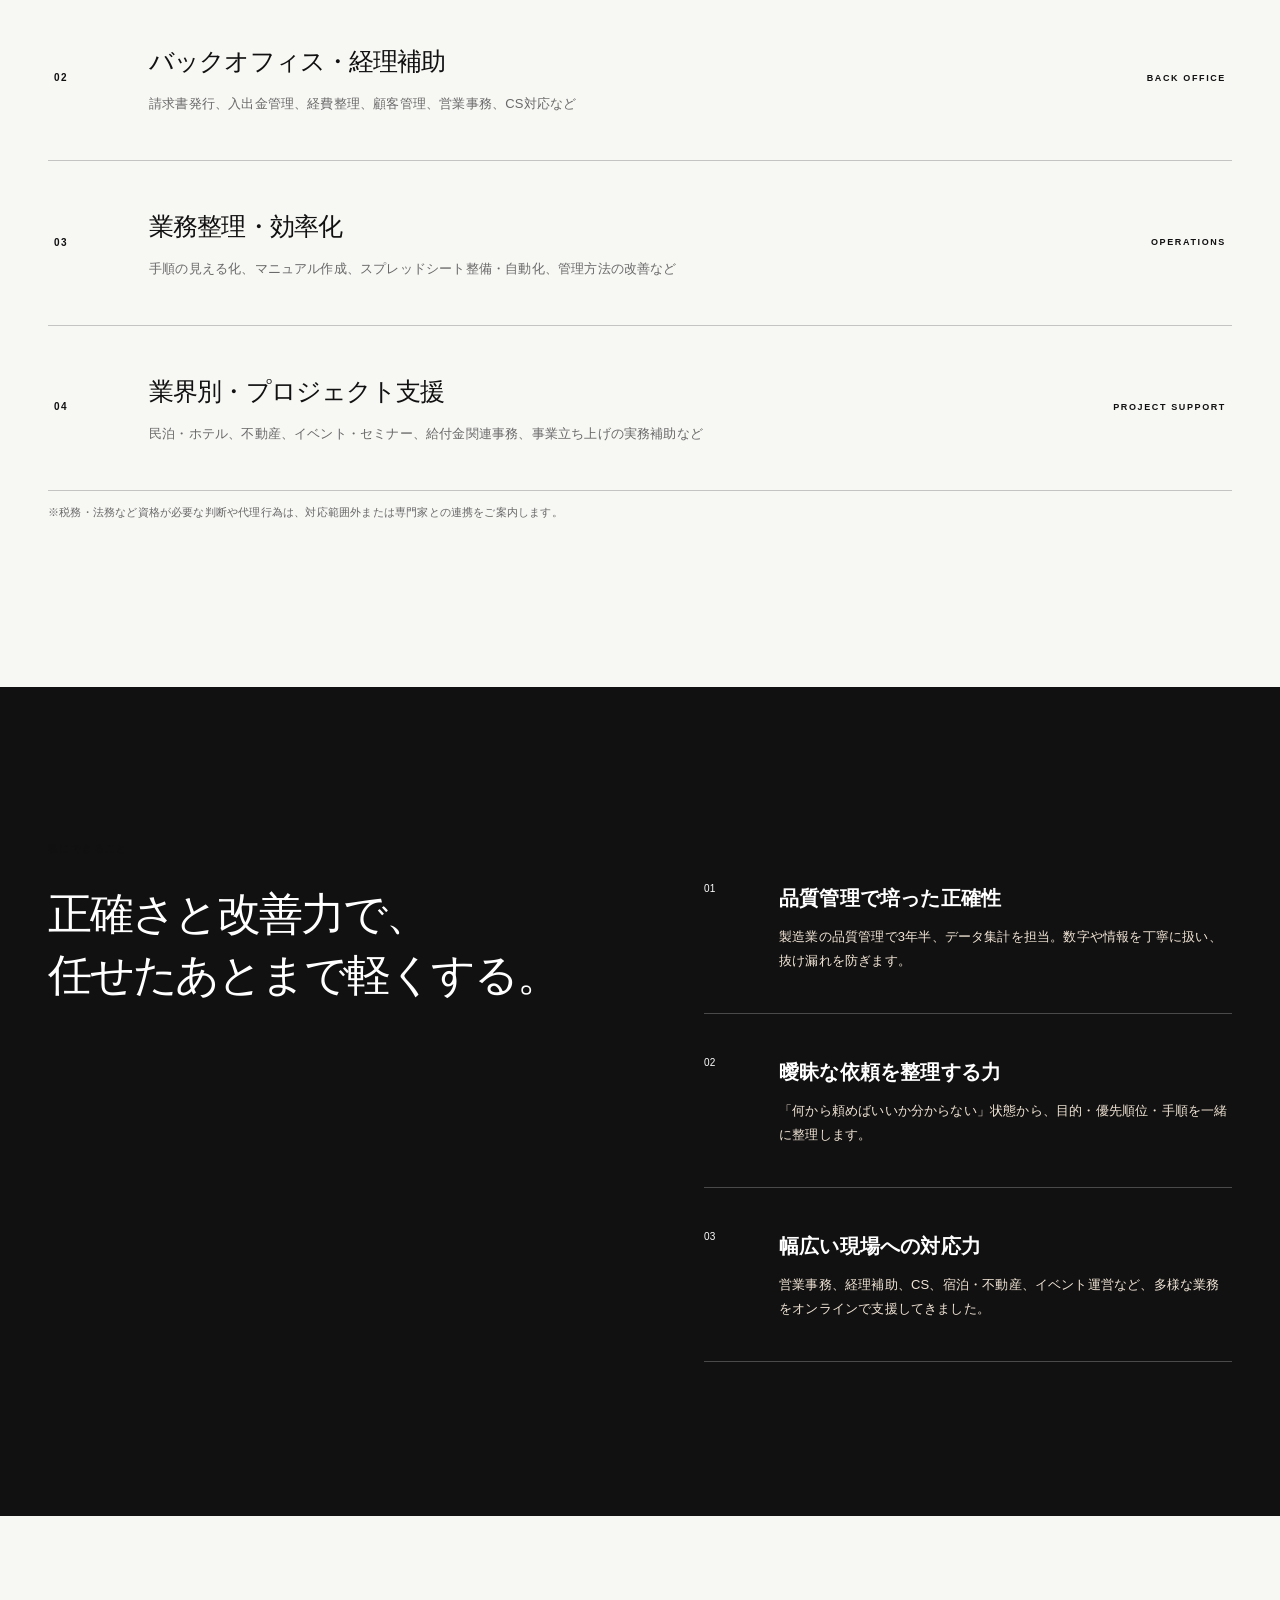
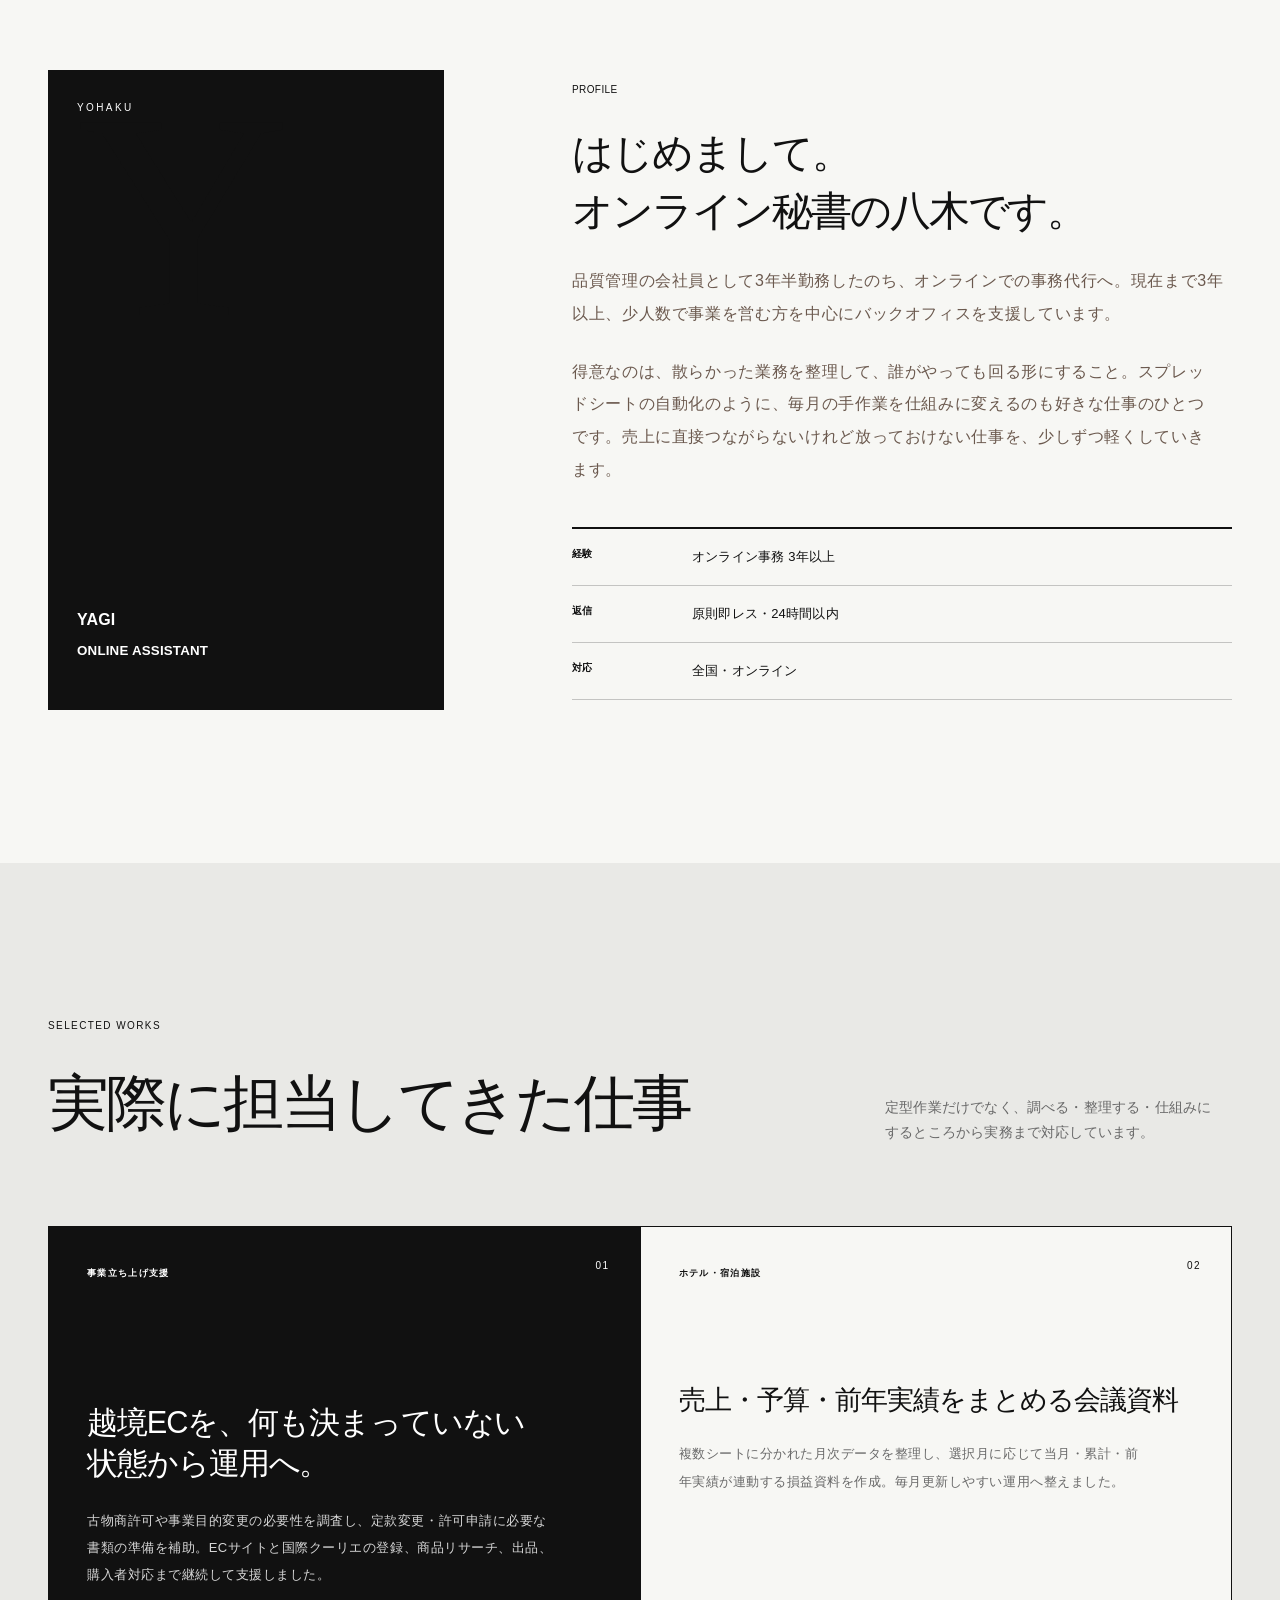
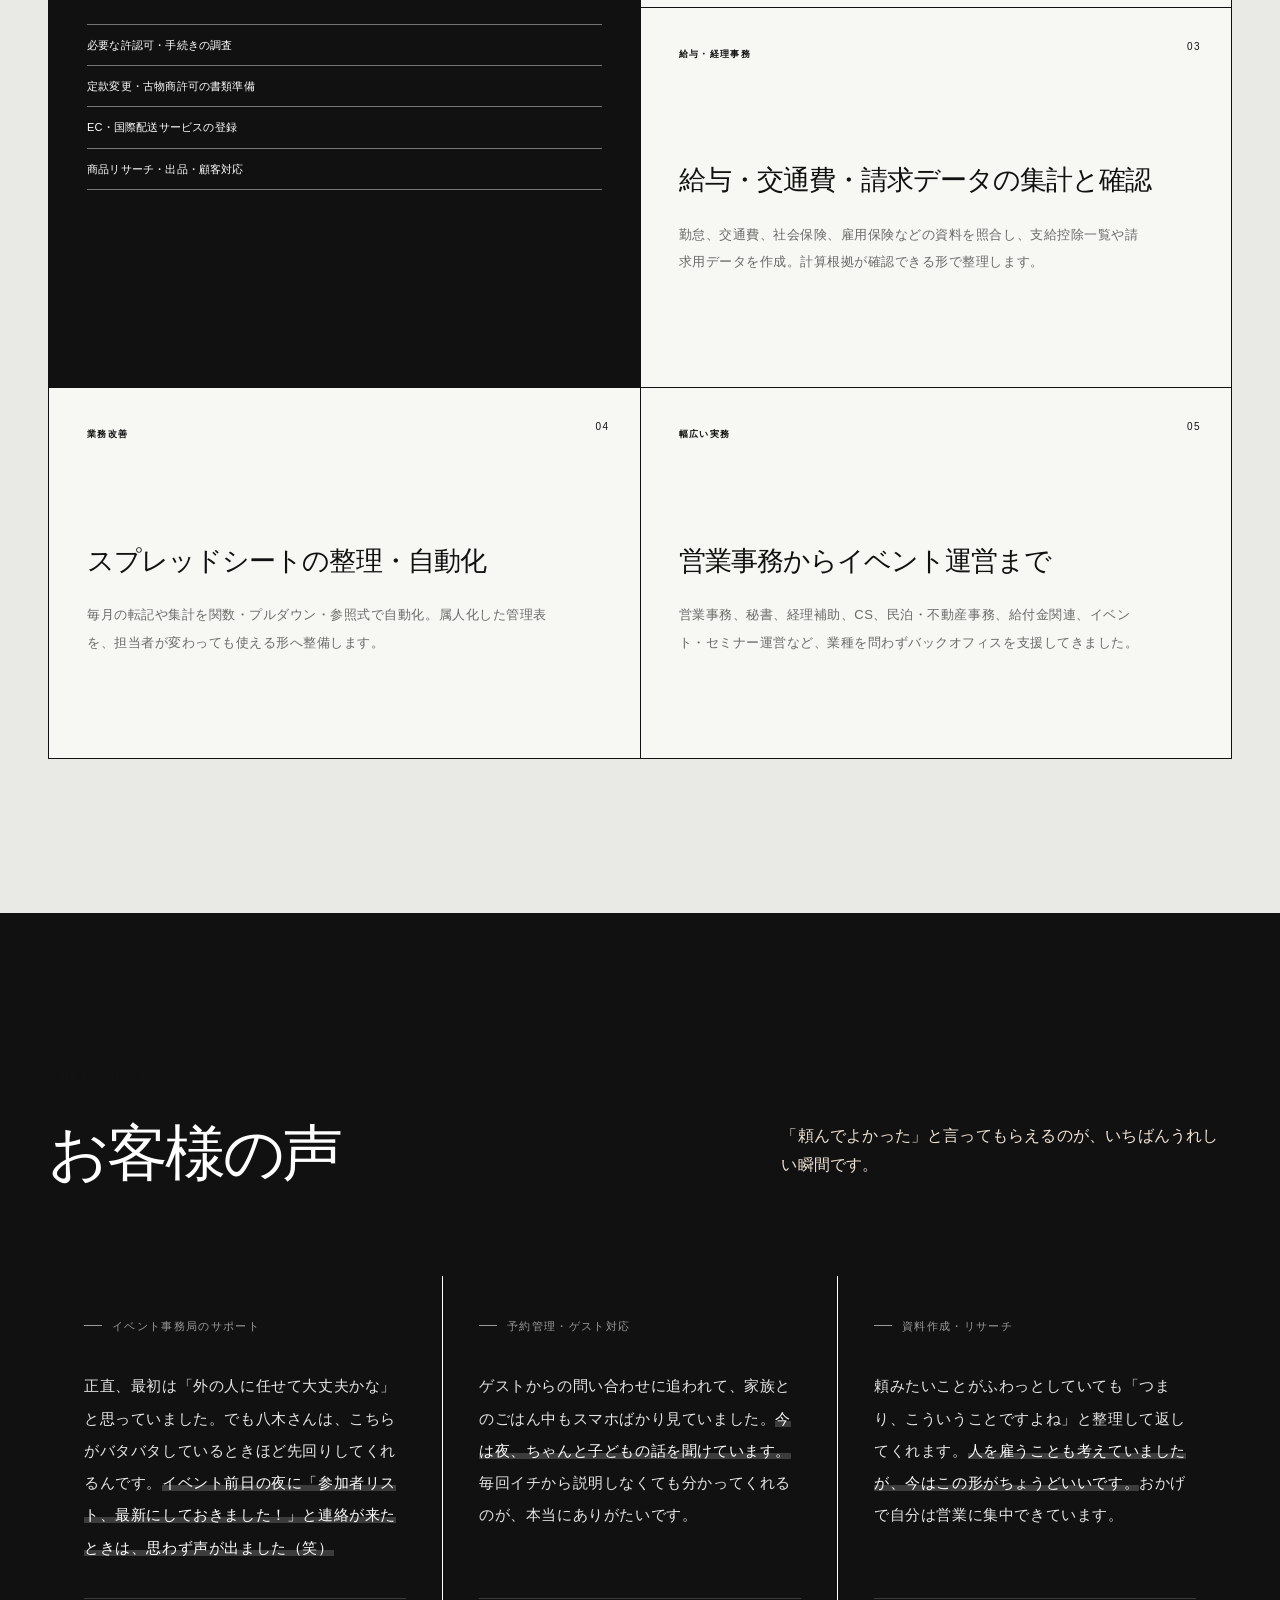
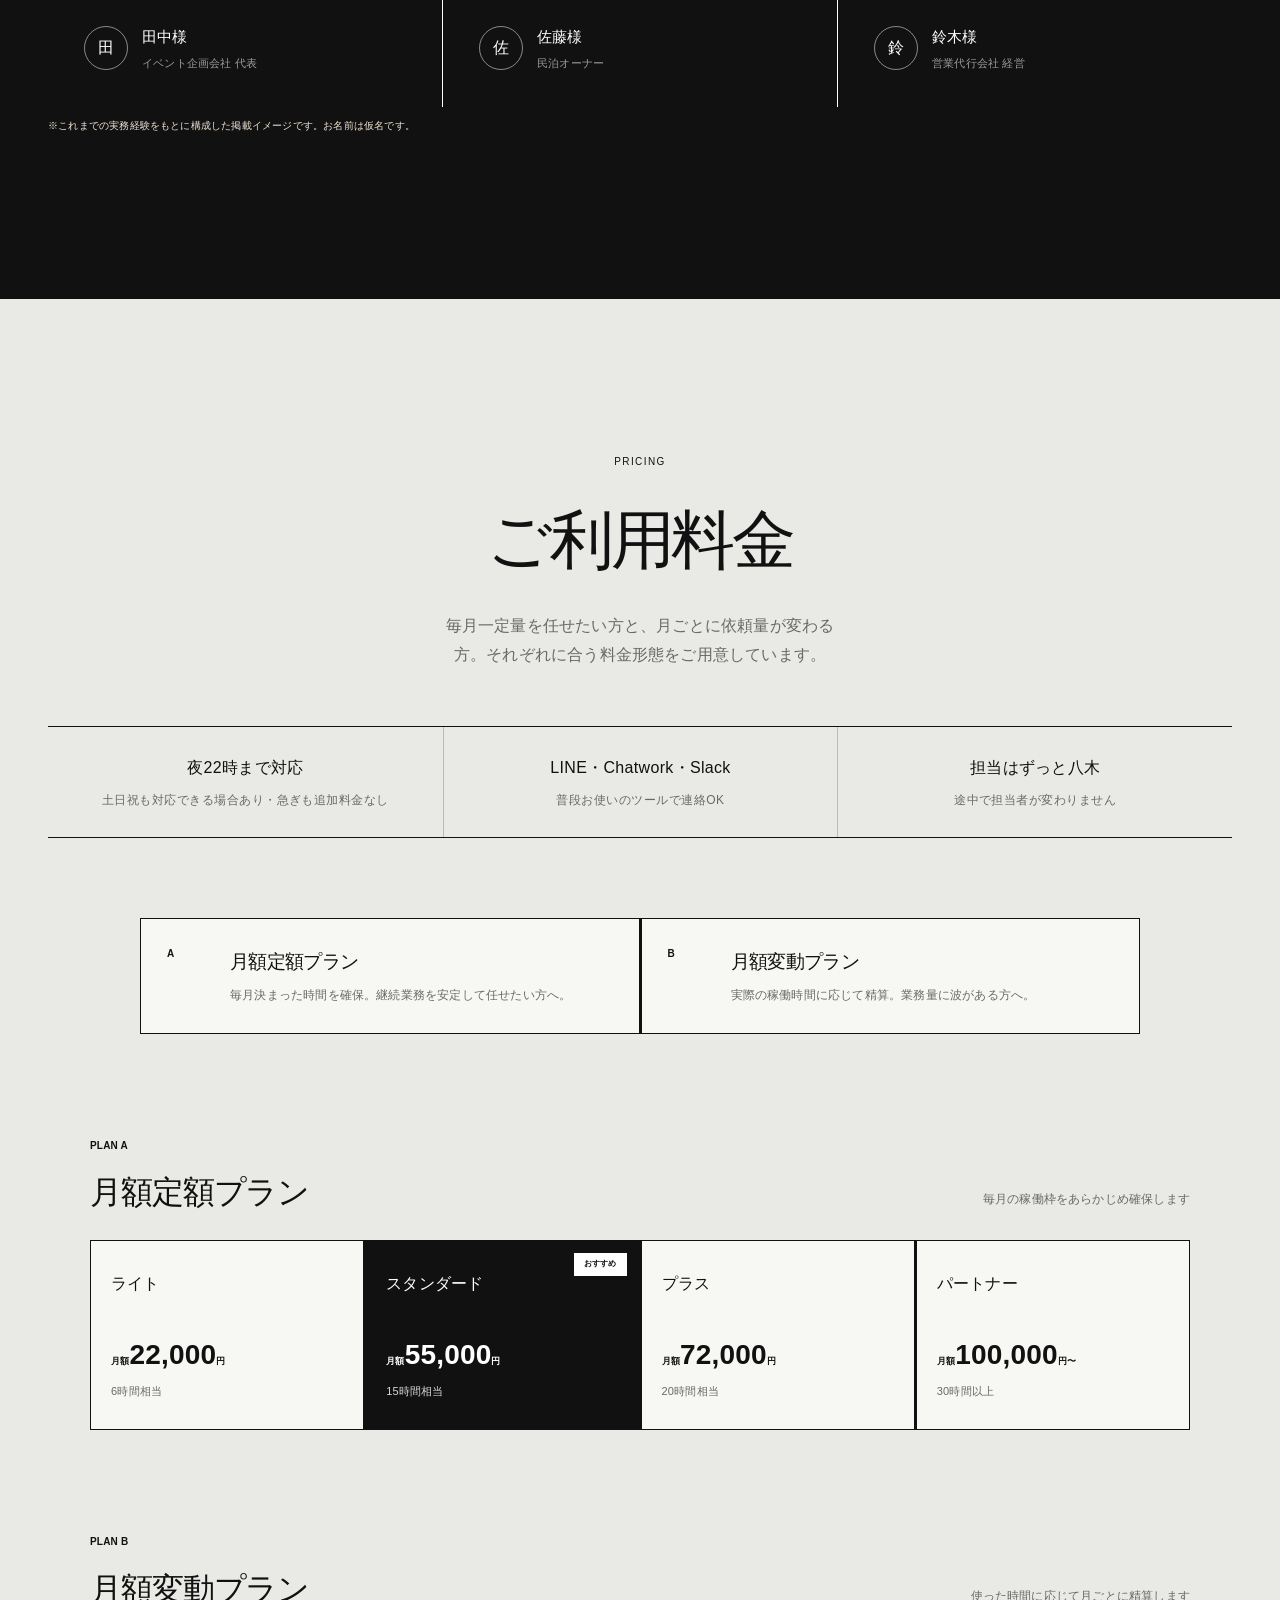
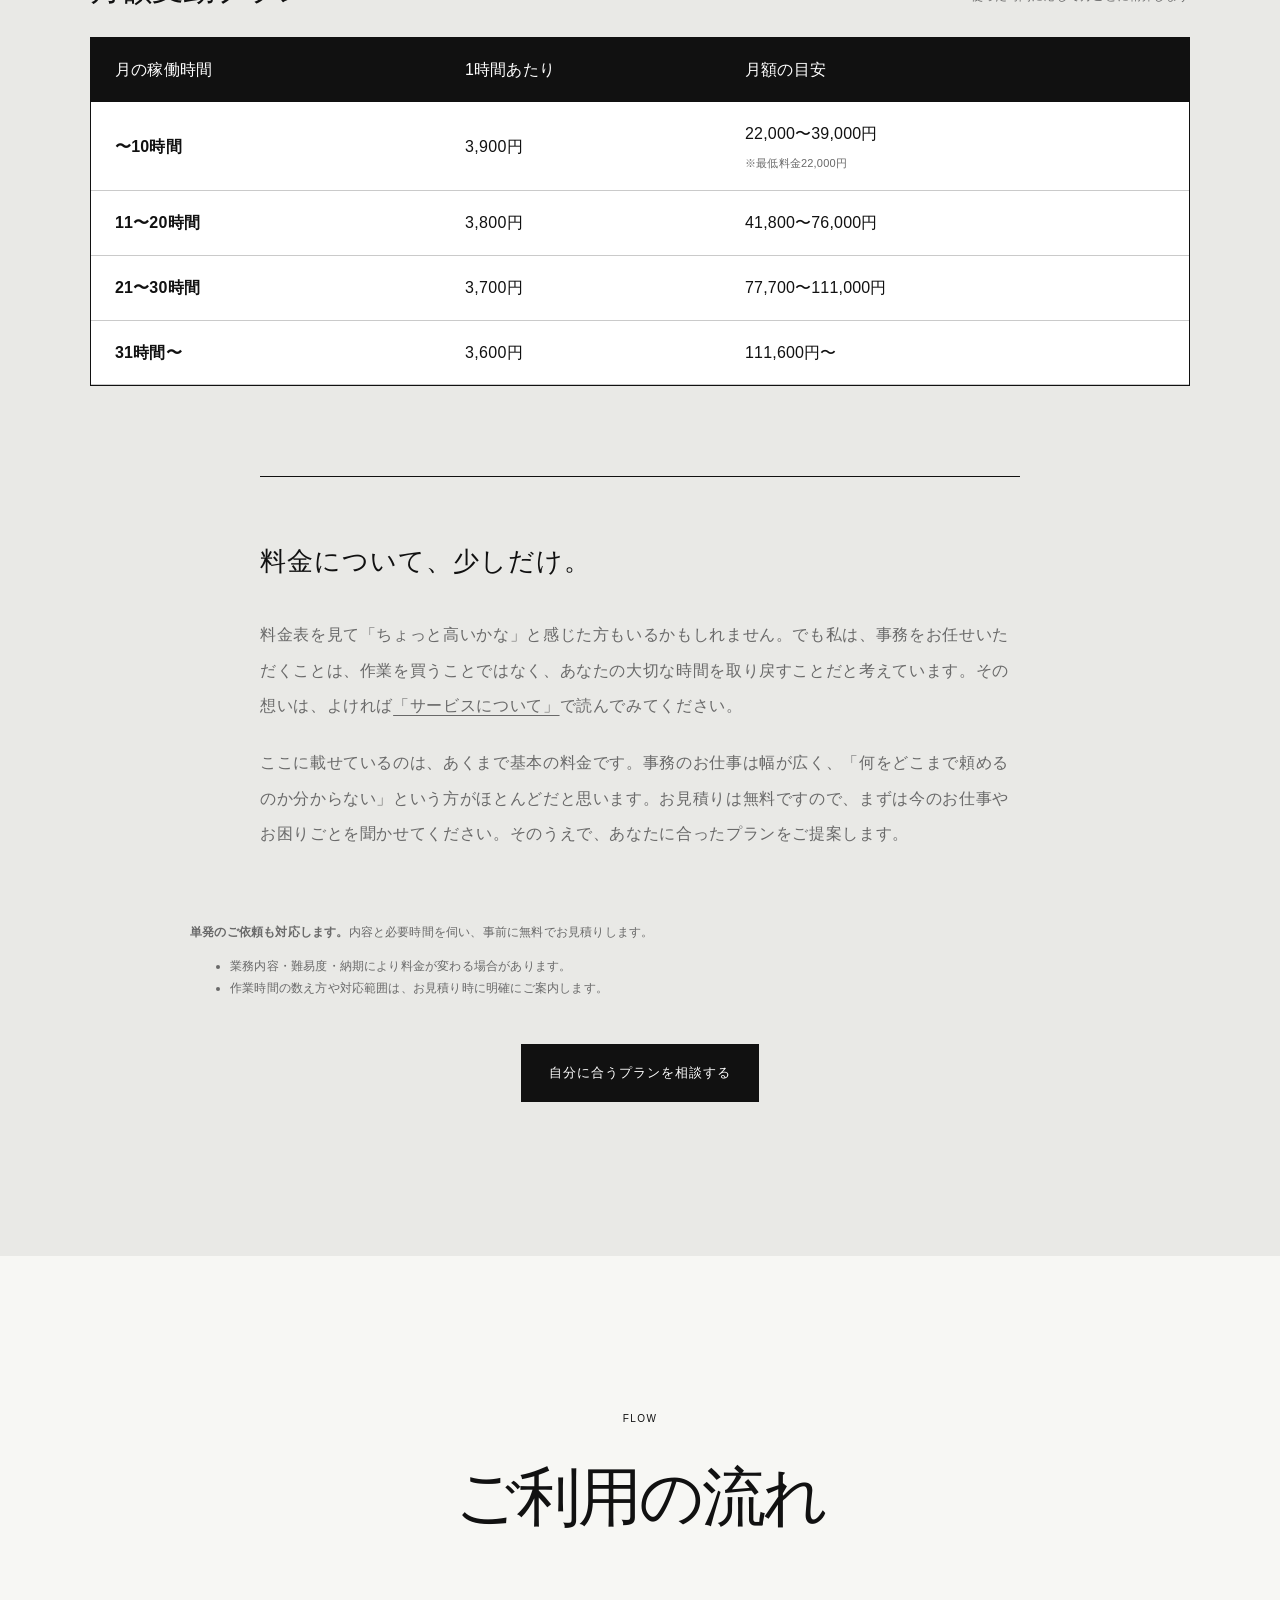
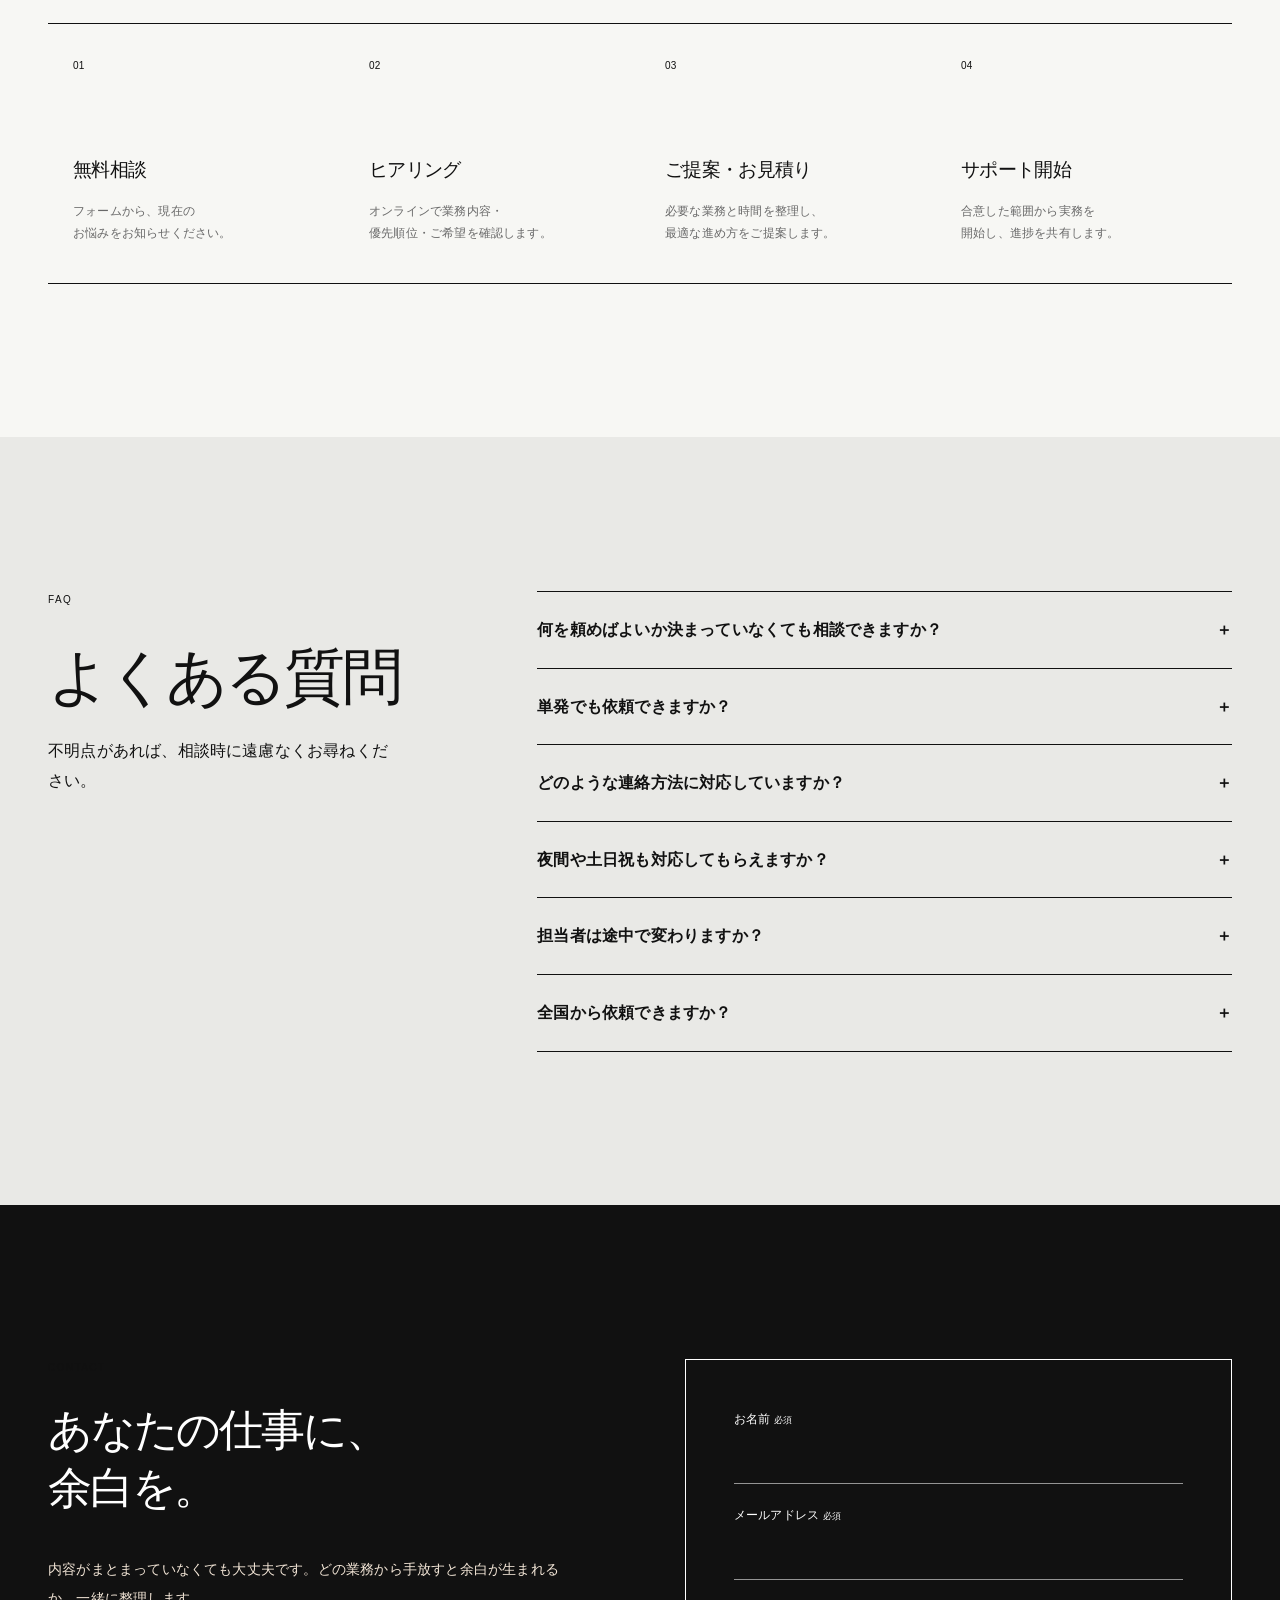
==== commit b9fd096e: "Show hourly rate in variable plan table Co-Authored-By: Claude Opus 5.5 <noreply@anthropic.com>" ====
--- a/index.html
+++ b/index.html
@@ -21,8 +21,8 @@
   <link rel="preconnect" href="https://fonts.googleapis.com" />
   <link rel="preconnect" href="https://fonts.gstatic.com" crossorigin />
   <link href="https://fonts.googleapis.com/css2?family=Manrope:wght@300;400;500;600&family=Noto+Sans+JP:wght@300;400;500;600&display=swap" rel="stylesheet" />
-  <link rel="stylesheet" href="styles.css?v=20261010-12" />
-  <link rel="stylesheet" href="brand.css?v=20261010-12" />
+  <link rel="stylesheet" href="styles.css?v=20261010-13" />
+  <link rel="stylesheet" href="brand.css?v=20261010-13" />
   <script src="script.js?v=20261010-8" defer></script>
 </head>
 <body>
@@ -67,7 +67,7 @@
     </div><p class="voices__note">※これまでの実務経験をもとに構成した掲載イメージです。お名前は仮名です。</p></div></section>
     <section class="pricing section-soft" id="pricing"><div class="container"><p class="eyebrow eyebrow--center">PRICING</p><h2 class="section-title">ご利用料金</h2><p class="section-lead">毎月一定量を任せたい方と、月ごとに依頼量が変わる方。それぞれに合う料金形態をご用意しています。</p><ul class="price-perks"><li><strong>夜22時まで対応</strong><span>土日祝も対応できる場合あり・急ぎも追加料金なし</span></li><li><strong>LINE・Chatwork・Slack</strong><span>普段お使いのツールで連絡OK</span></li><li><strong>担当はずっと八木</strong><span>途中で担当者が変わりません</span></li></ul><div class="plan-intro"><article><span>A</span><div><h3>月額定額プラン</h3><p>毎月決まった時間を確保。継続業務を安定して任せたい方へ。</p></div></article><article><span>B</span><div><h3>月額変動プラン</h3><p>実際の稼働時間に応じて精算。業務量に波がある方へ。</p></div></article></div>
       <div class="price-block"><div class="price-block__head"><div><span>PLAN A</span><h3>月額定額プラン</h3></div><p>毎月の稼働枠をあらかじめ確保します</p></div><div class="price-cards"><article><p>ライト</p><strong><small>月額</small>22,000<small>円</small></strong><div>6時間相当</div></article><article class="is-recommended"><b>おすすめ</b><p>スタンダード</p><strong><small>月額</small>55,000<small>円</small></strong><div>15時間相当</div></article><article><p>プラス</p><strong><small>月額</small>72,000<small>円</small></strong><div>20時間相当</div></article><article><p>パートナー</p><strong><small>月額</small>100,000<small>円〜</small></strong><div>30時間以上</div></article></div></div>
-      <div class="price-block"><div class="price-block__head"><div><span>PLAN B</span><h3>月額変動プラン</h3></div><p>使った時間に応じて月ごとに精算します</p></div><div class="variable-table variable-table--simple" role="table" aria-label="月額変動プラン料金表"><div class="variable-table__head" role="row"><span>月の稼働時間</span><span>月額の目安</span></div><div role="row"><strong>〜10時間</strong><span>22,000〜39,000円</span></div><div role="row"><strong>11〜20時間</strong><span>42,000〜75,000円</span></div><div role="row"><strong>21〜30時間</strong><span>77,000〜110,000円</span></div><div role="row"><strong>31時間〜</strong><span>111,000円〜</span></div></div></div>
+      <div class="price-block"><div class="price-block__head"><div><span>PLAN B</span><h3>月額変動プラン</h3></div><p>使った時間に応じて月ごとに精算します</p></div><div class="variable-table variable-table--simple variable-table--rate" role="table" aria-label="月額変動プラン料金表"><div class="variable-table__head" role="row"><span>月の稼働時間</span><span>1時間あたり</span><span>月額の目安</span></div><div role="row"><strong>〜10時間</strong><span class="variable-table__rate">3,900円</span><span>22,000〜39,000円<small>※最低料金22,000円</small></span></div><div role="row"><strong>11〜20時間</strong><span class="variable-table__rate">3,800円</span><span>41,800〜76,000円</span></div><div role="row"><strong>21〜30時間</strong><span class="variable-table__rate">3,700円</span><span>77,700〜111,000円</span></div><div role="row"><strong>31時間〜</strong><span class="variable-table__rate">3,600円</span><span>111,600円〜</span></div></div></div>
       <div class="price-message"><p class="price-message__title">料金について、少しだけ。</p><p>料金表を見て「ちょっと高いかな」と感じた方もいるかもしれません。でも私は、事務をお任せいただくことは、作業を買うことではなく、あなたの大切な時間を取り戻すことだと考えています。その想いは、よければ<a href="#concept">「サービスについて」</a>で読んでみてください。</p><p>ここに載せているのは、あくまで基本の料金です。事務のお仕事は幅が広く、「何をどこまで頼めるのか分からない」という方がほとんどだと思います。お見積りは無料ですので、まずは今のお仕事やお困りごとを聞かせてください。そのうえで、あなたに合ったプランをご提案します。</p></div><div class="price-notes"><p><strong>単発のご依頼も対応します。</strong>内容と必要時間を伺い、事前に無料でお見積りします。</p><ul><li>業務内容・難易度・納期により料金が変わる場合があります。</li><li>作業時間の数え方や対応範囲は、お見積り時に明確にご案内します。</li></ul></div><div class="center"><a href="#contact" class="btn btn--primary">自分に合うプランを相談する</a></div></div></section>
     <section class="flow" id="flow"><div class="container"><p class="eyebrow eyebrow--center">FLOW</p><h2 class="section-title">ご利用の流れ</h2><ol class="flow__list"><li><span>01</span><div><h3>無料相談</h3><p>フォームから、現在のお悩みをお知らせください。</p></div></li><li><span>02</span><div><h3>ヒアリング</h3><p>オンラインで業務内容・優先順位・ご希望を確認します。</p></div></li><li><span>03</span><div><h3>ご提案・お見積り</h3><p>必要な業務と時間を整理し、最適な進め方をご提案します。</p></div></li><li><span>04</span><div><h3>サポート開始</h3><p>合意した範囲から実務を開始し、進捗を共有します。</p></div></li></ol></div></section>
     <section class="faq section-soft" id="faq"><div class="container faq__inner"><div><p class="eyebrow">FAQ</p><h2>よくある質問</h2><p>不明点があれば、相談時に遠慮なくお尋ねください。</p></div><div class="faq__list"><details><summary>何を頼めばよいか決まっていなくても相談できますか？</summary><p>はい。現在の業務と困りごとを伺い、手放せる作業の整理から一緒に進めます。</p></details><details><summary>単発でも依頼できますか？</summary><p>はい。内容と必要時間を確認のうえ、個別にお見積りします。</p></details><details><summary>どのような連絡方法に対応していますか？</summary><p>LINE、Chatwork、Slack、メール、オンライン会議に対応しています。普段お使いのツールに合わせますので、お気軽にご相談ください。</p></details><details><summary>夜間や土日祝も対応してもらえますか？</summary><p>夜は22時まで対応しています。土日祝は毎回ではありませんが、対応できる場合もありますので、お気軽にご相談ください。急ぎのご依頼も、追加料金なしでプランの料金内で対応します。</p></details><details><summary>担当者は途中で変わりますか？</summary><p>変わりません。最初から最後まで、八木が直接担当します。毎回イチから説明していただく必要はありません。</p></details><details><summary>全国から依頼できますか？</summary><p>はい。オンラインで全国に対応しています。</p></details></div></div></section>
--- a/brand.css
+++ b/brand.css
@@ -111,3 +111,8 @@
 .price-perks strong{display:block;font-size:16px;font-weight:500;letter-spacing:.02em}
 .price-perks span{display:block;margin-top:6px;font-size:12px;color:var(--ink-soft);letter-spacing:.04em}
 @media(max-width:760px){.price-perks{grid-template-columns:1fr}.price-perks li+li{border-left:0;border-top:1px solid var(--line)}.price-perks li{padding:20px 12px}}
+/* Variable plan: hourly rate column */
+.variable-table--rate>div{grid-template-columns:1fr .8fr 1.2fr!important;align-items:center}
+.variable-table__rate{font-family:"Manrope","Noto Sans JP",sans-serif;letter-spacing:.02em}
+.variable-table--rate small{display:block;margin-top:4px;font-size:11px;color:var(--ink-soft)}
+@media(max-width:640px){.variable-table--rate>div{grid-template-columns:1fr 1fr!important;gap:4px 12px}.variable-table--rate>div>strong{grid-column:1/-1}.variable-table--rate .variable-table__head span:first-child{grid-column:1/-1}}
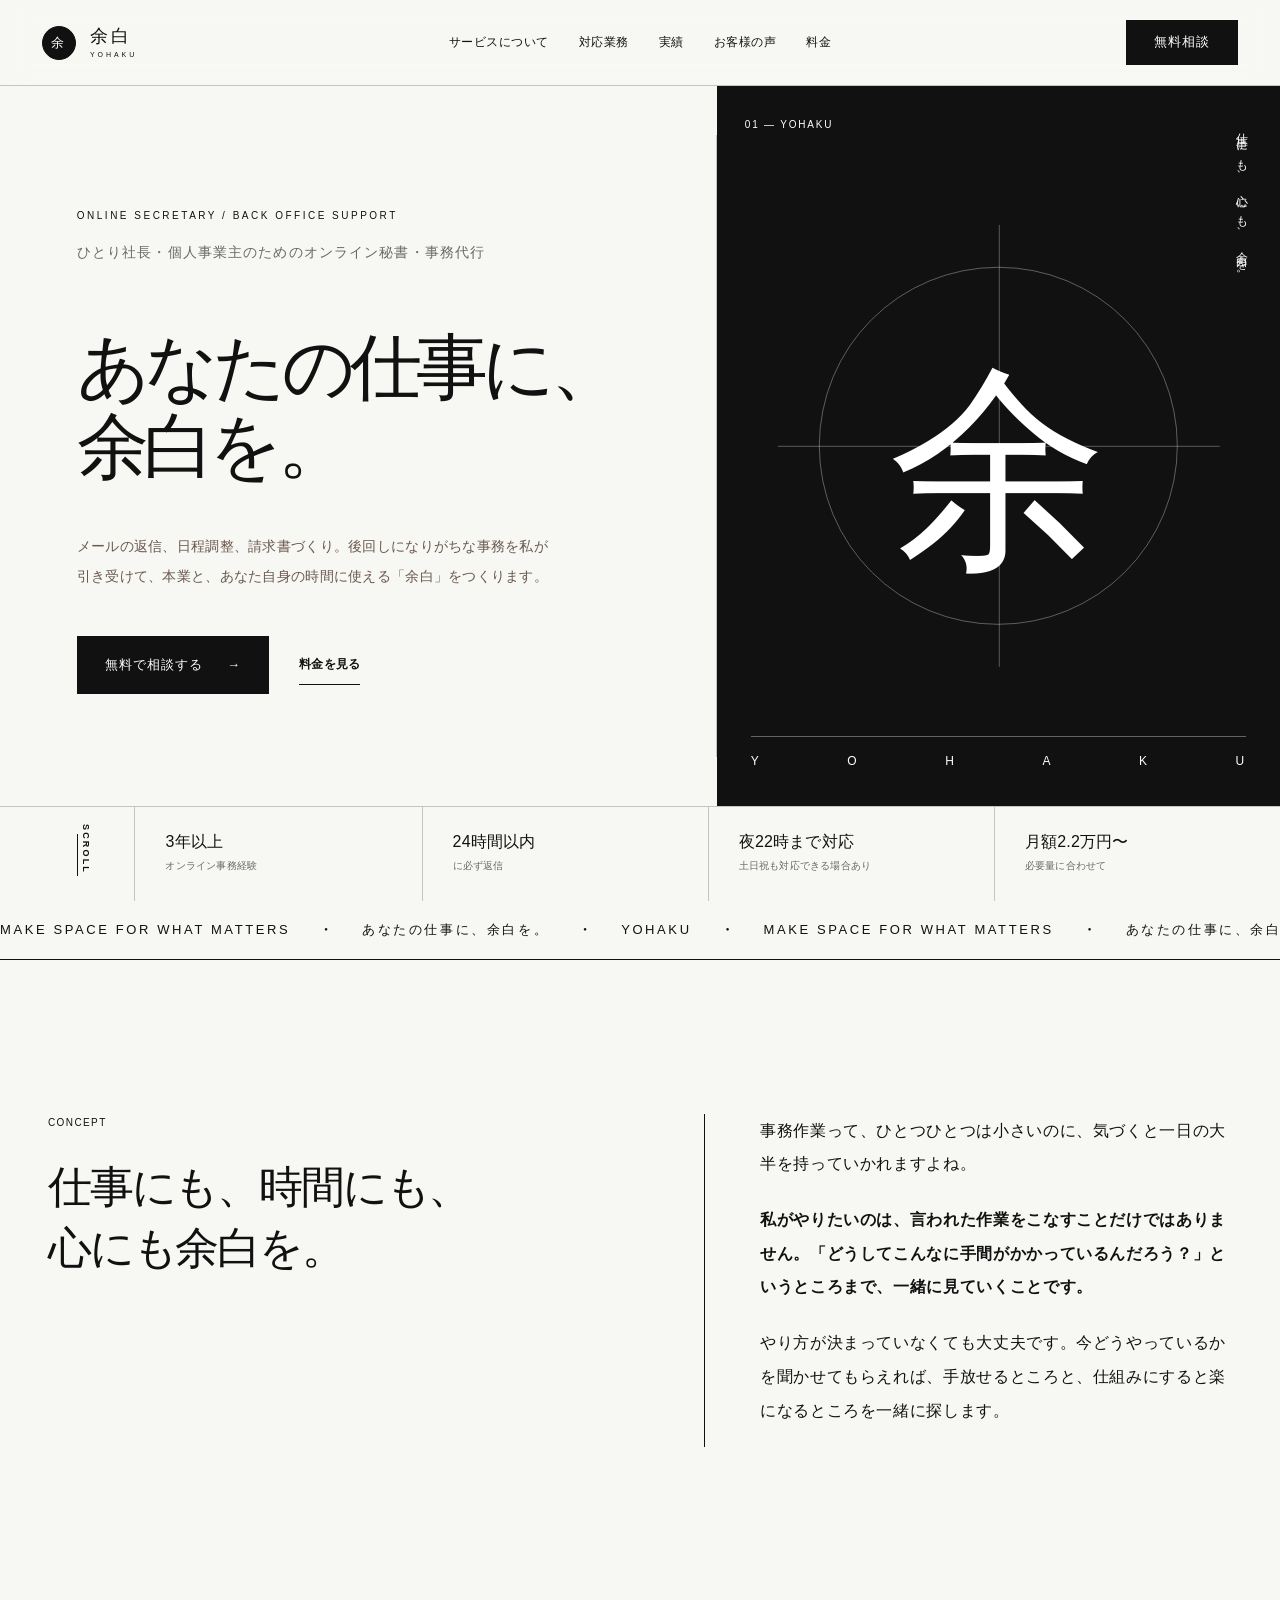
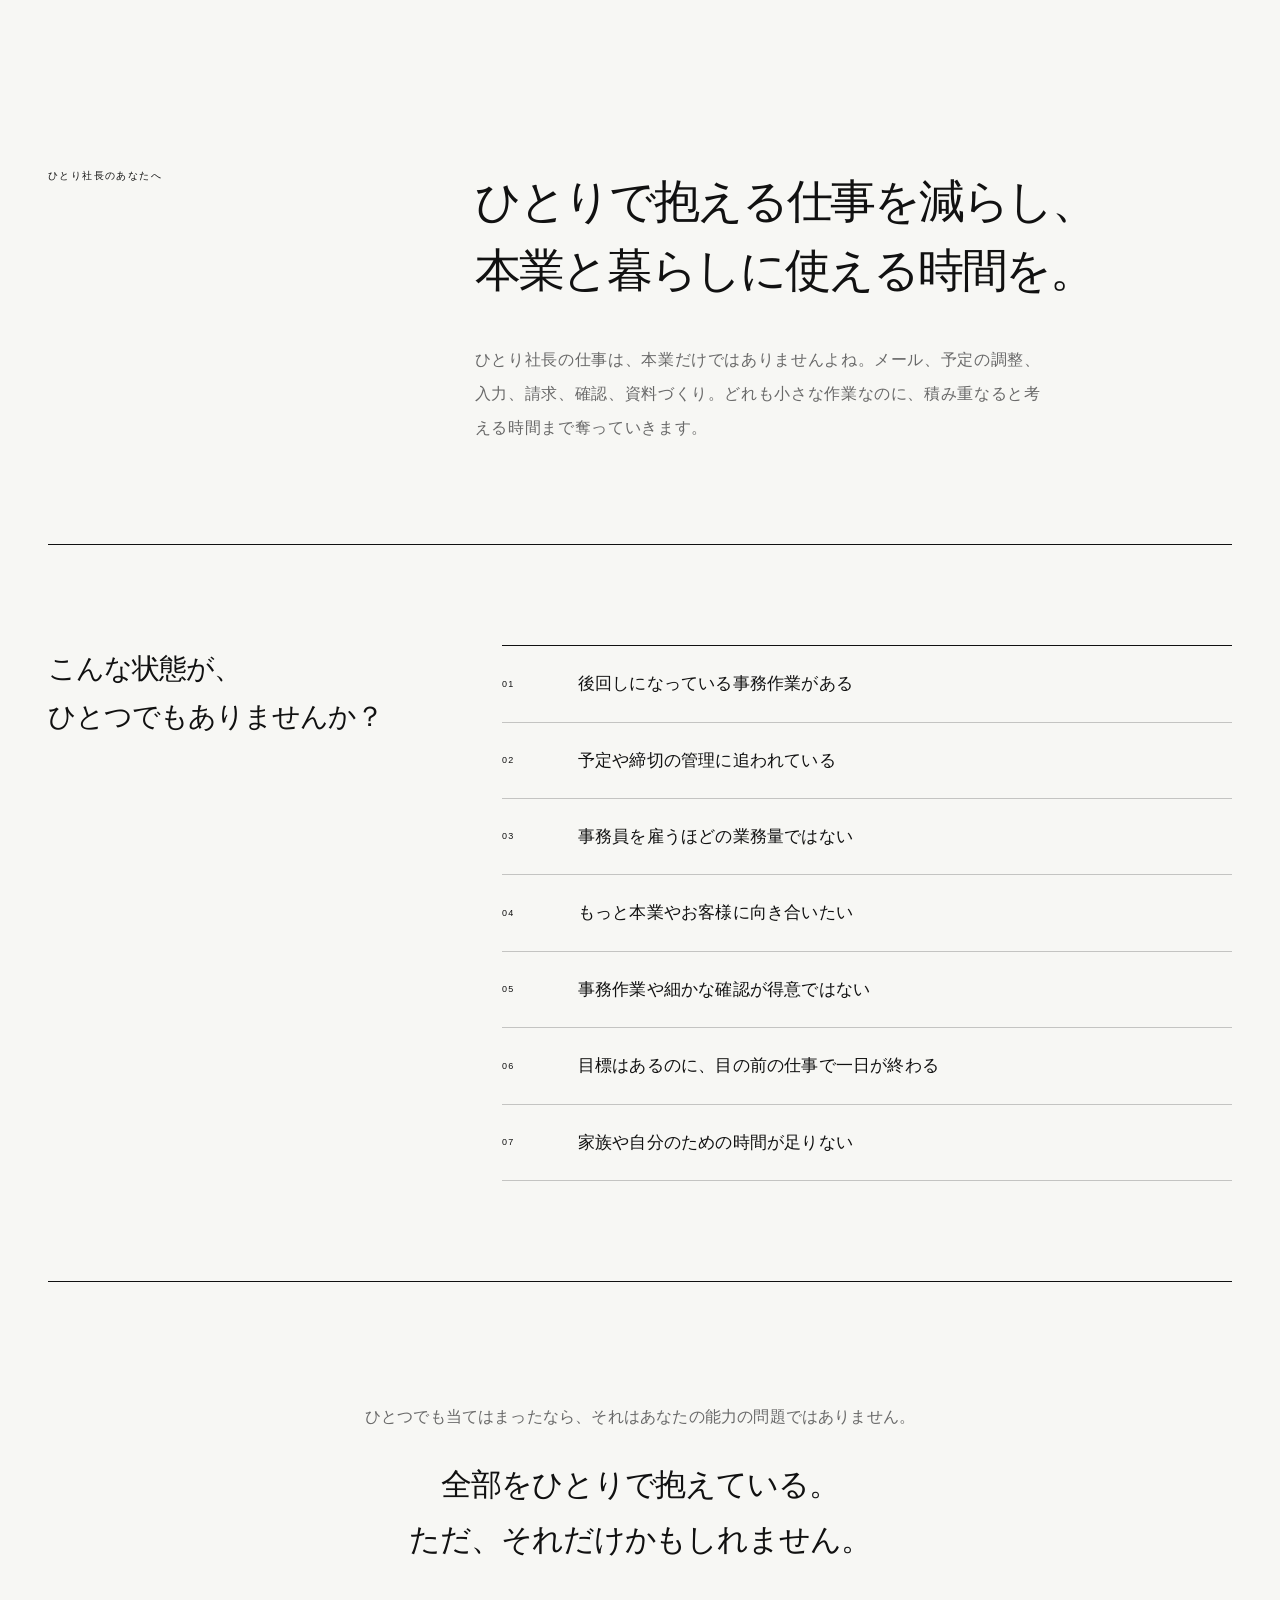
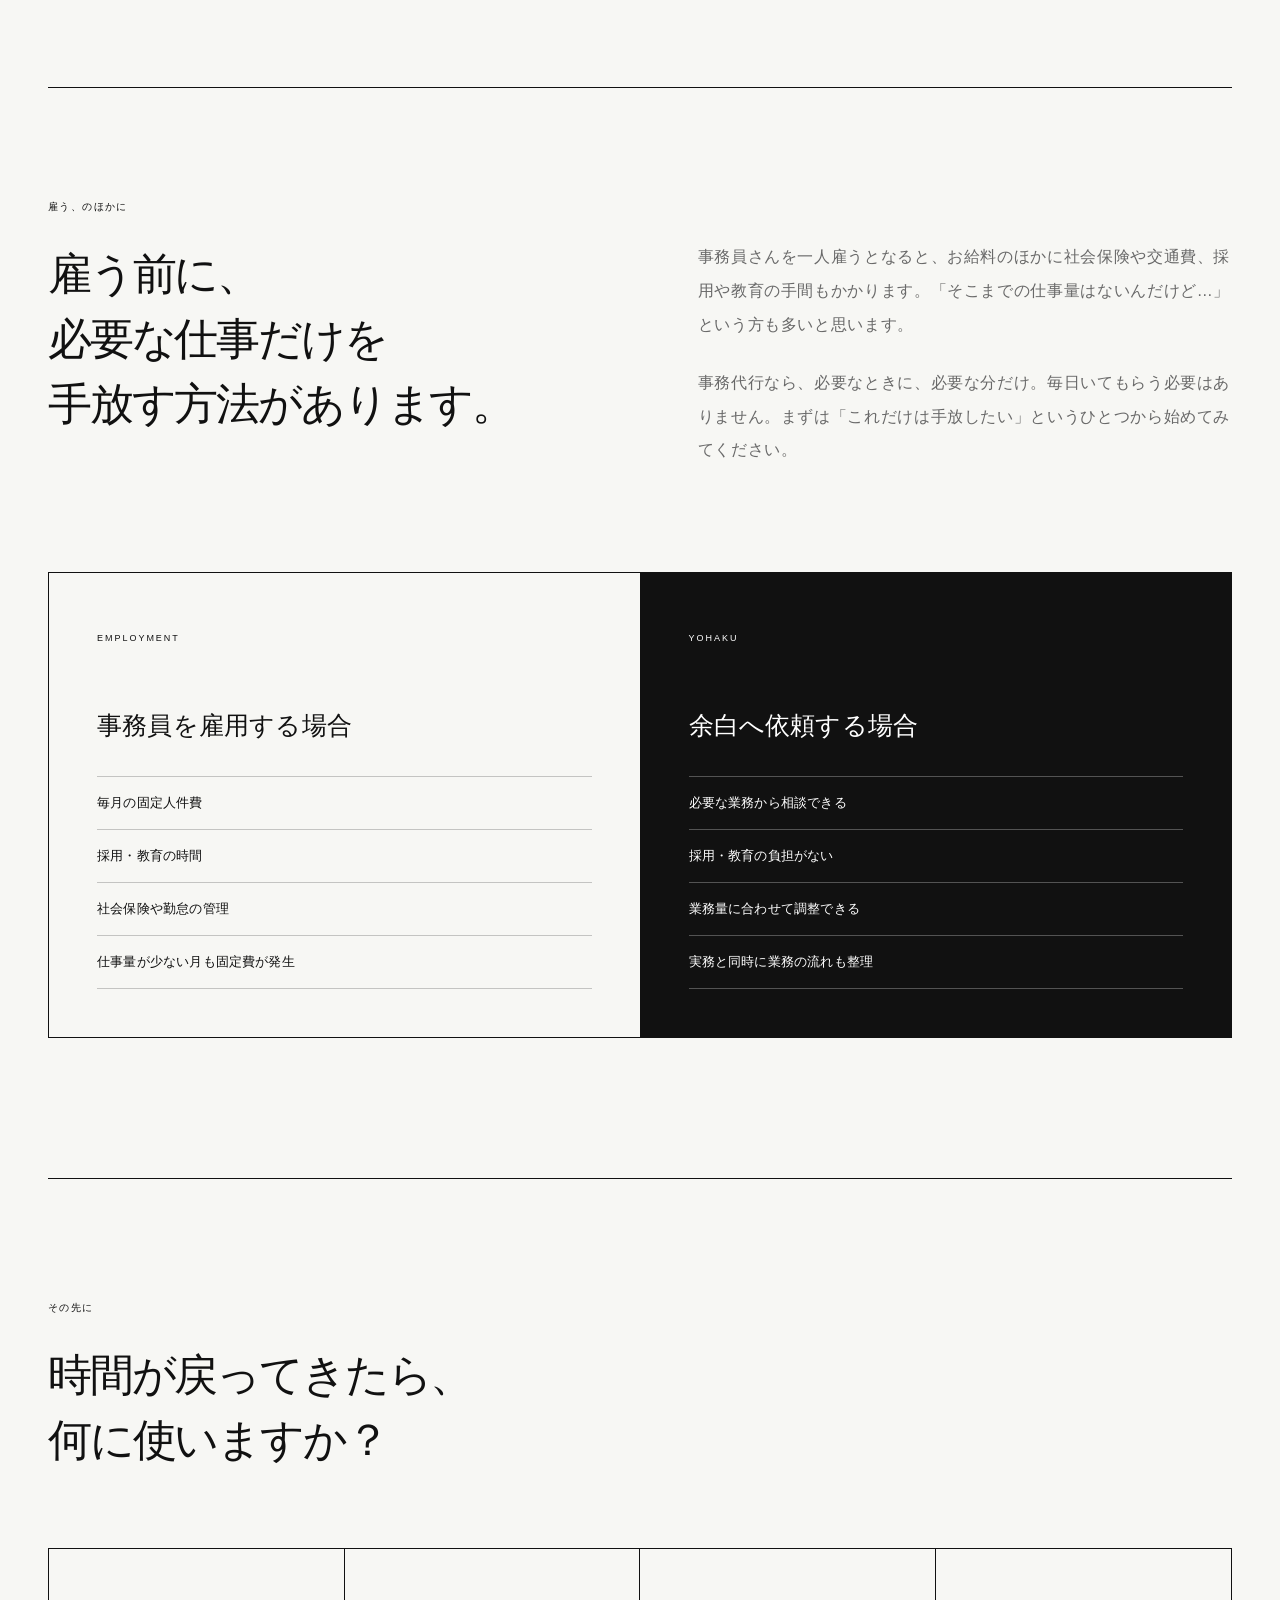
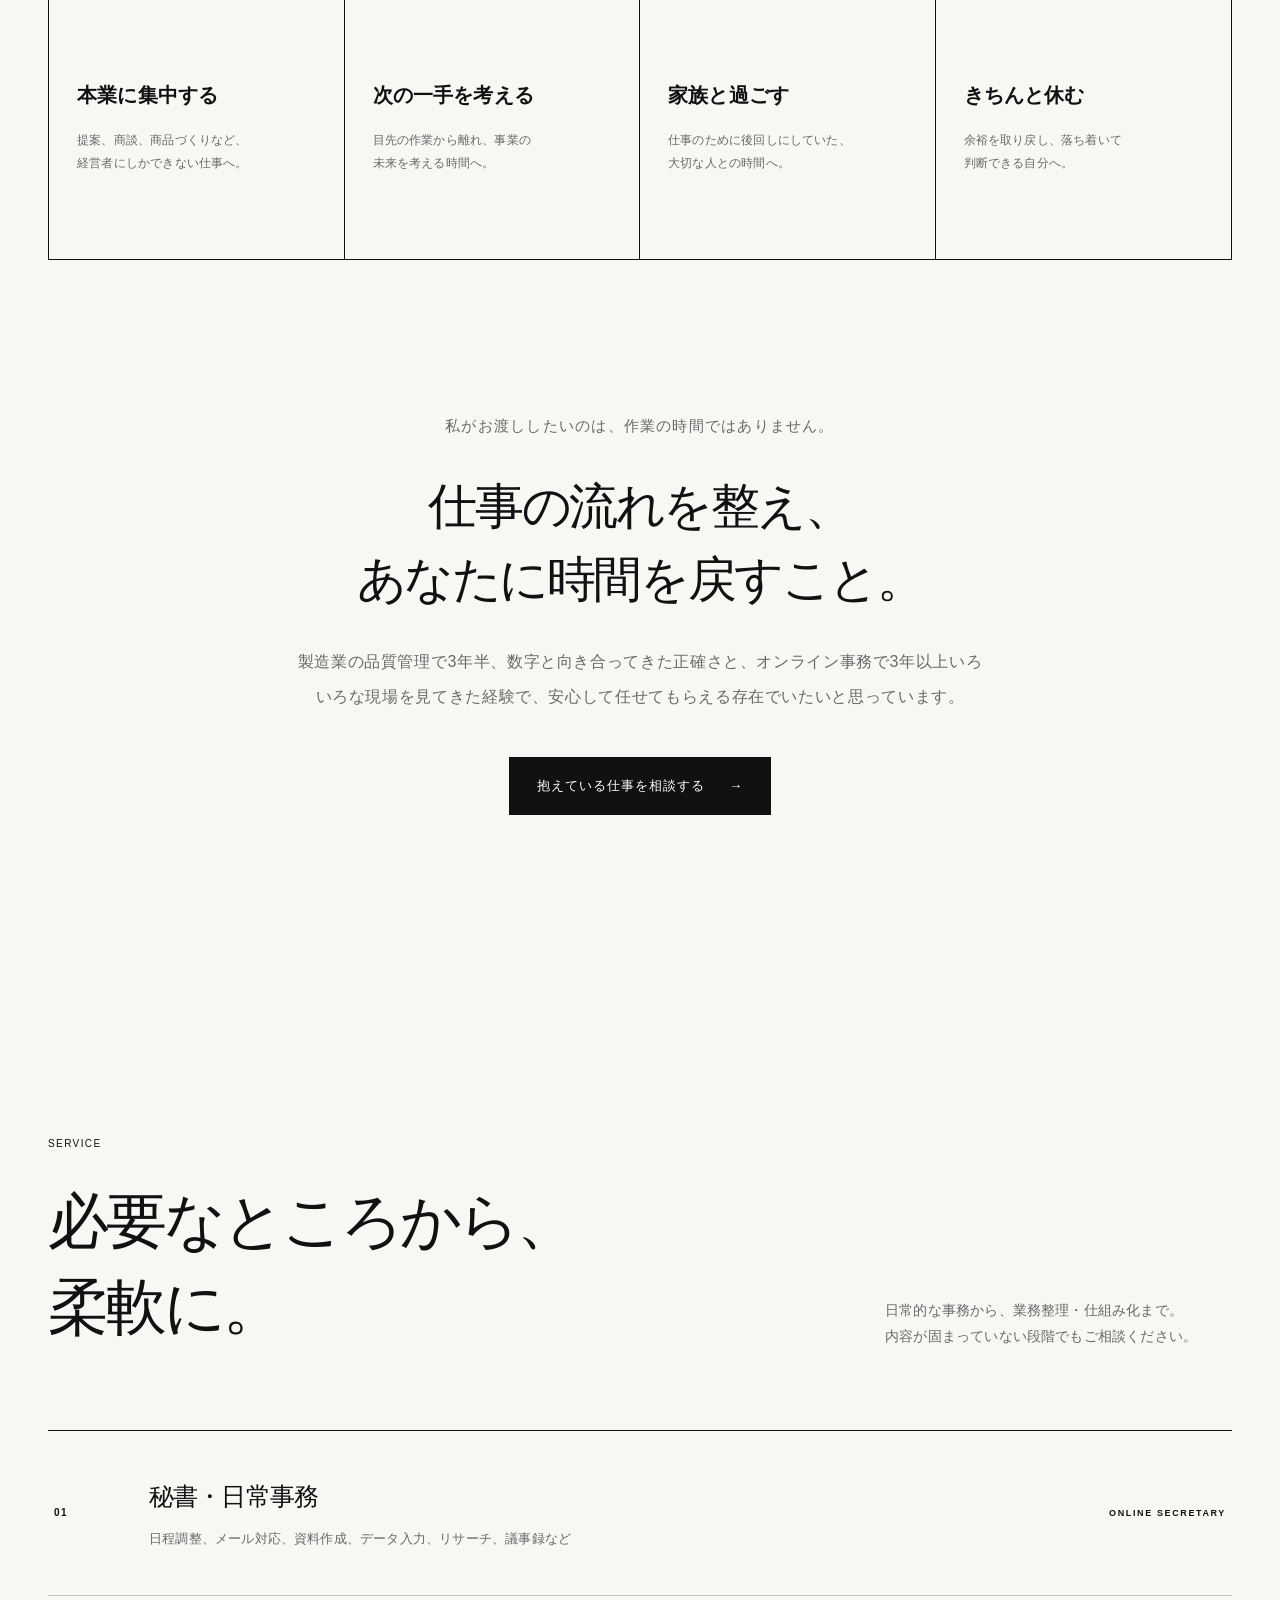
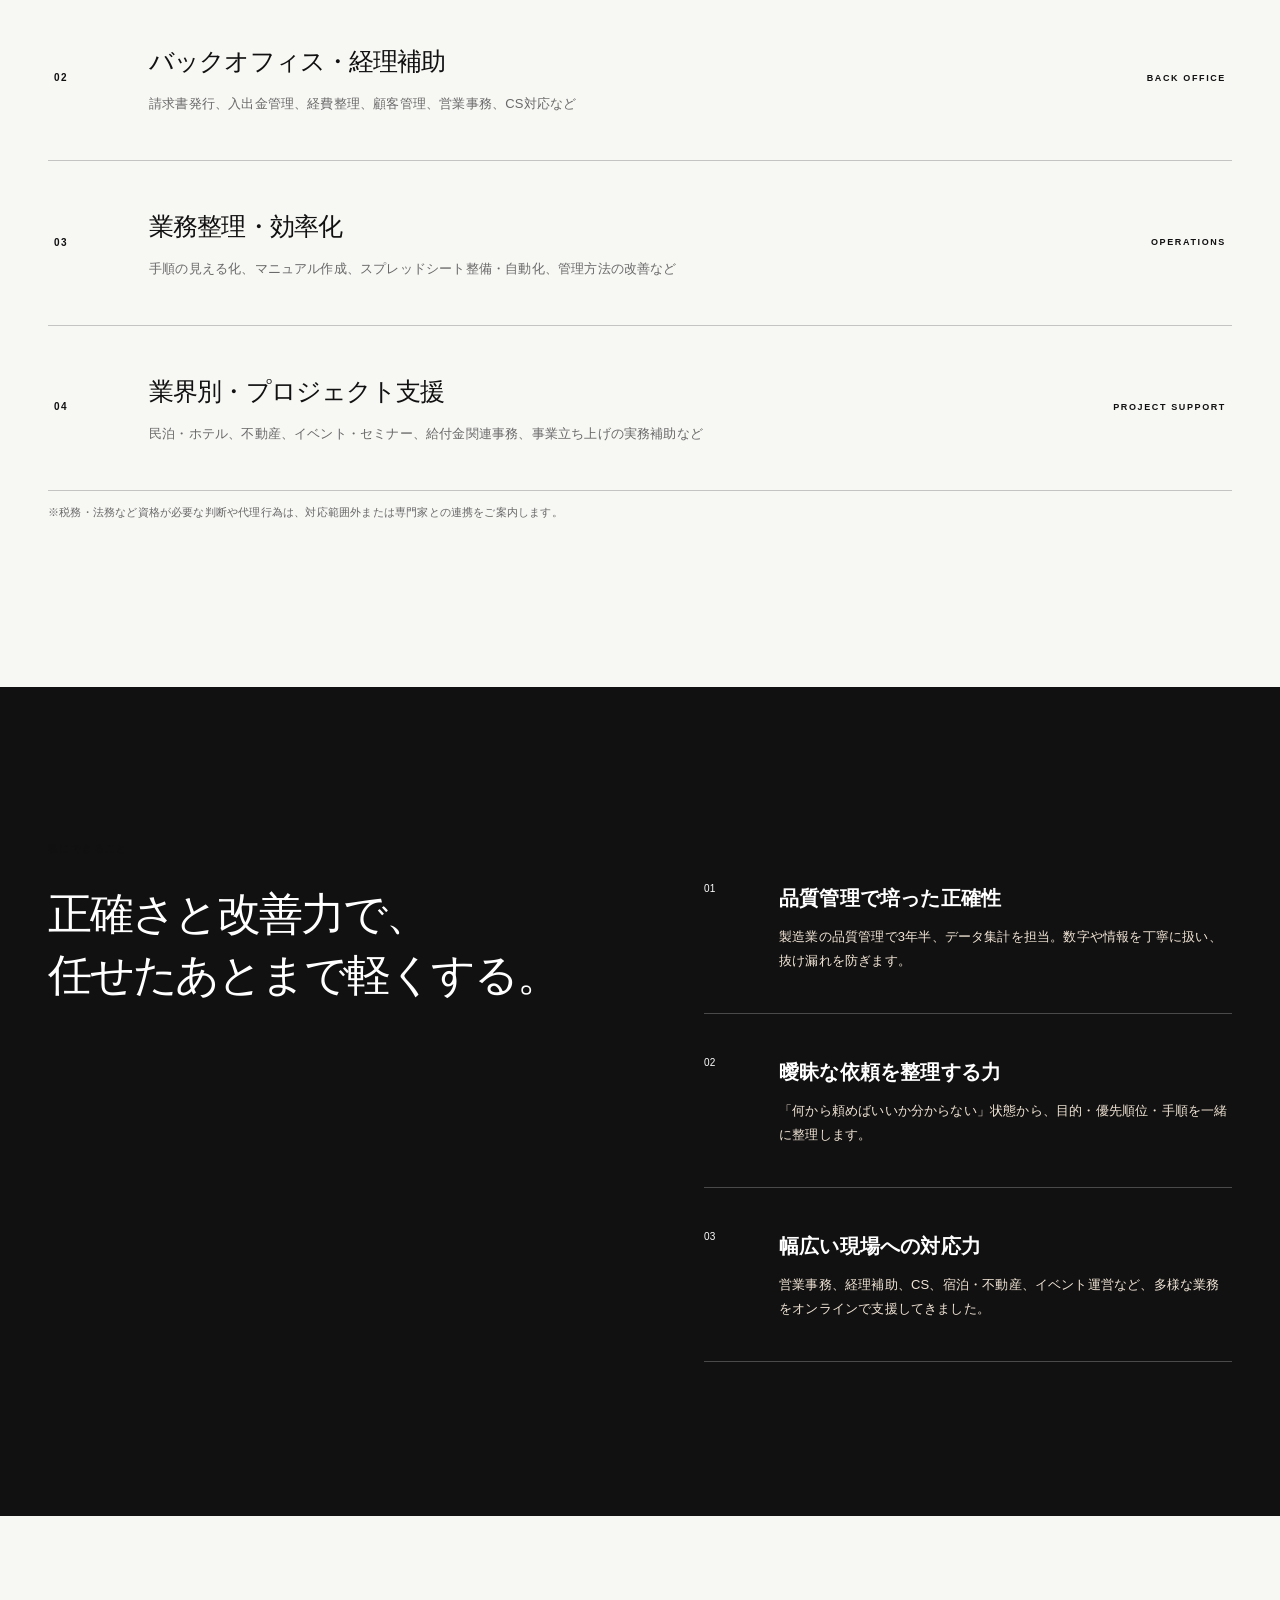
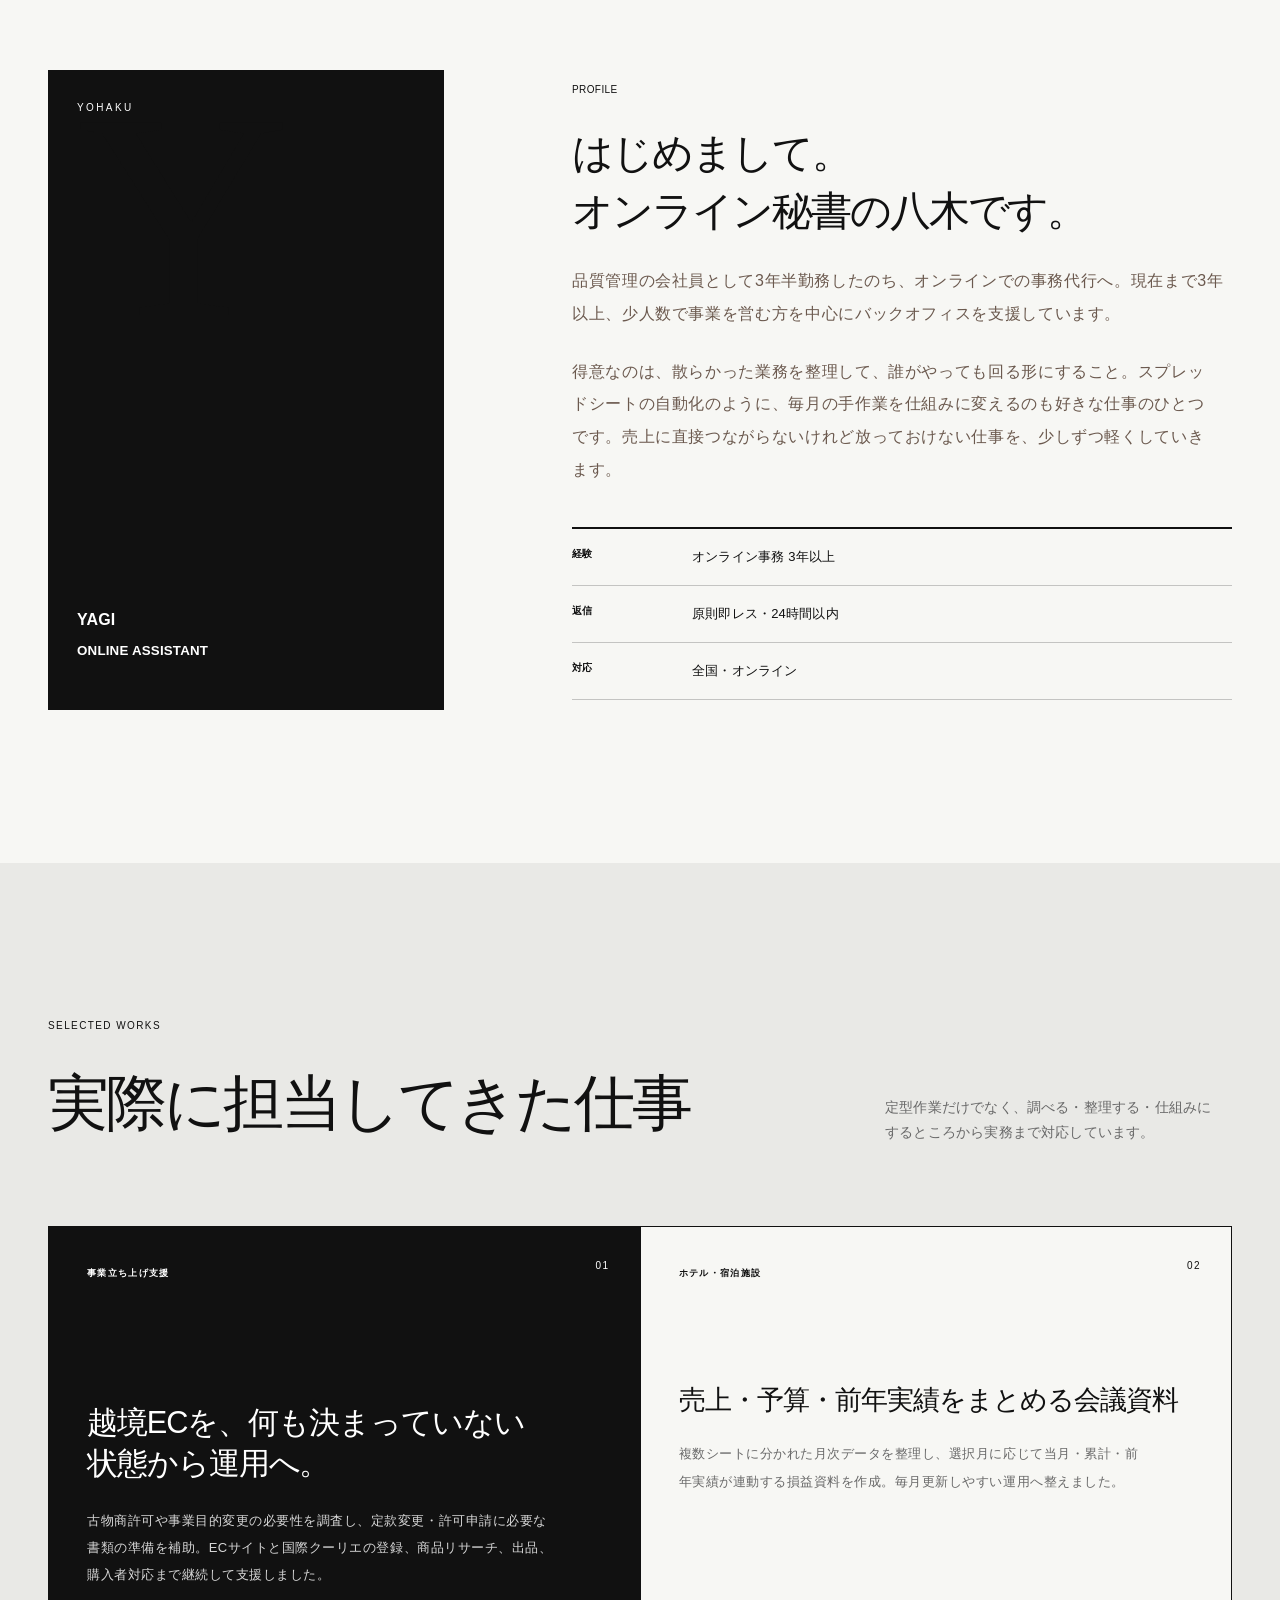
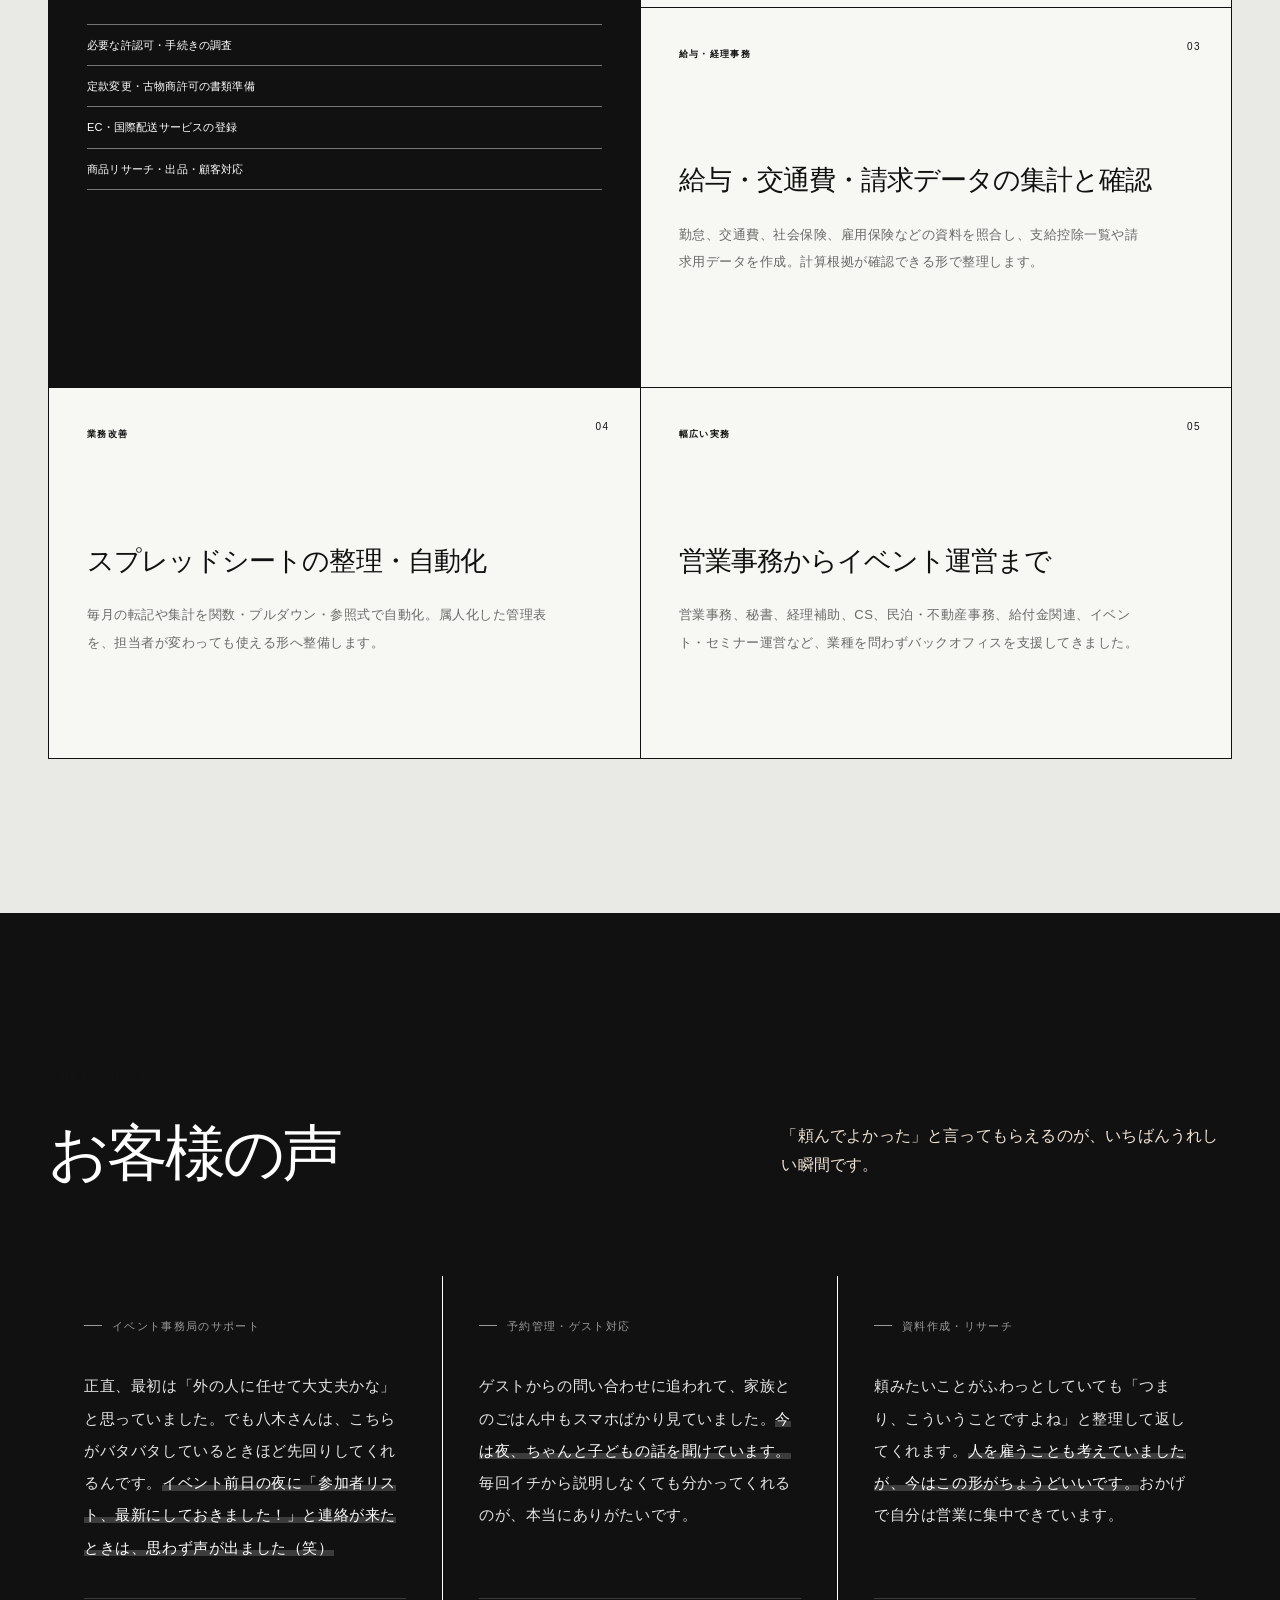
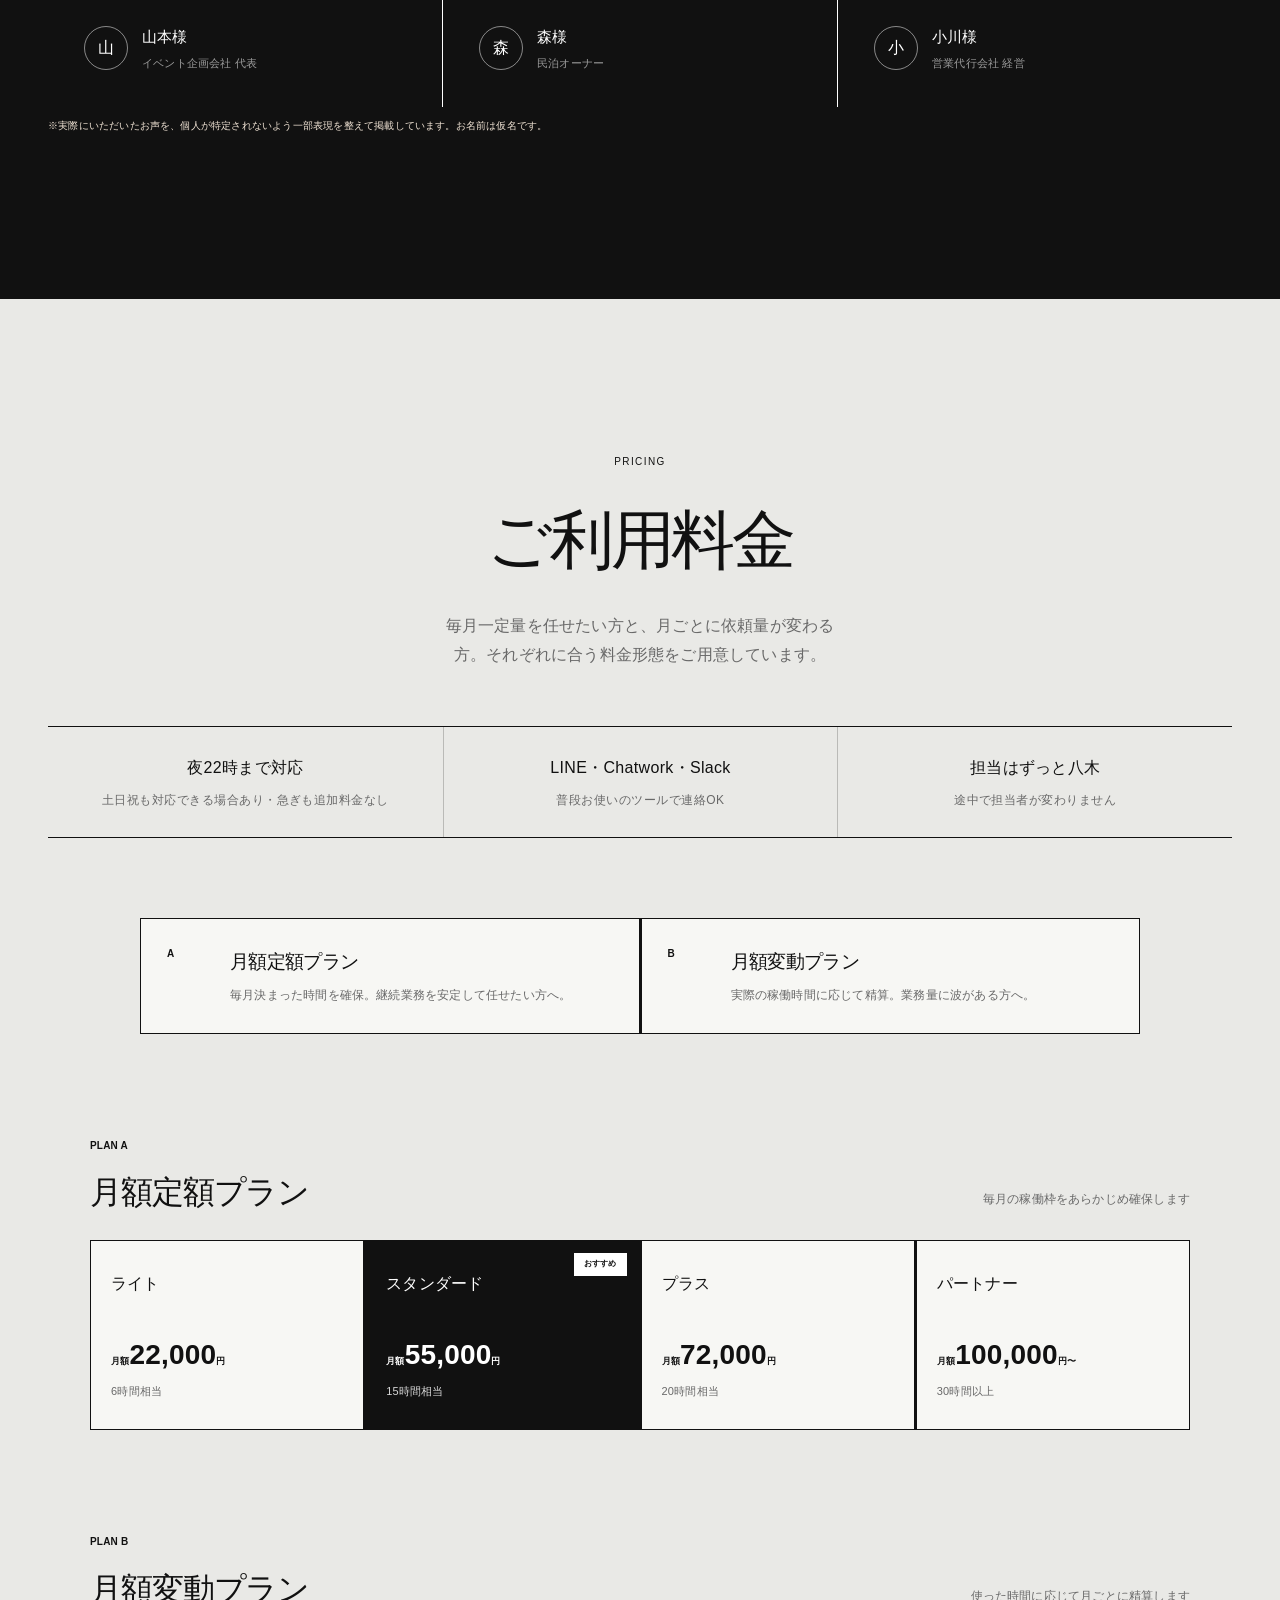
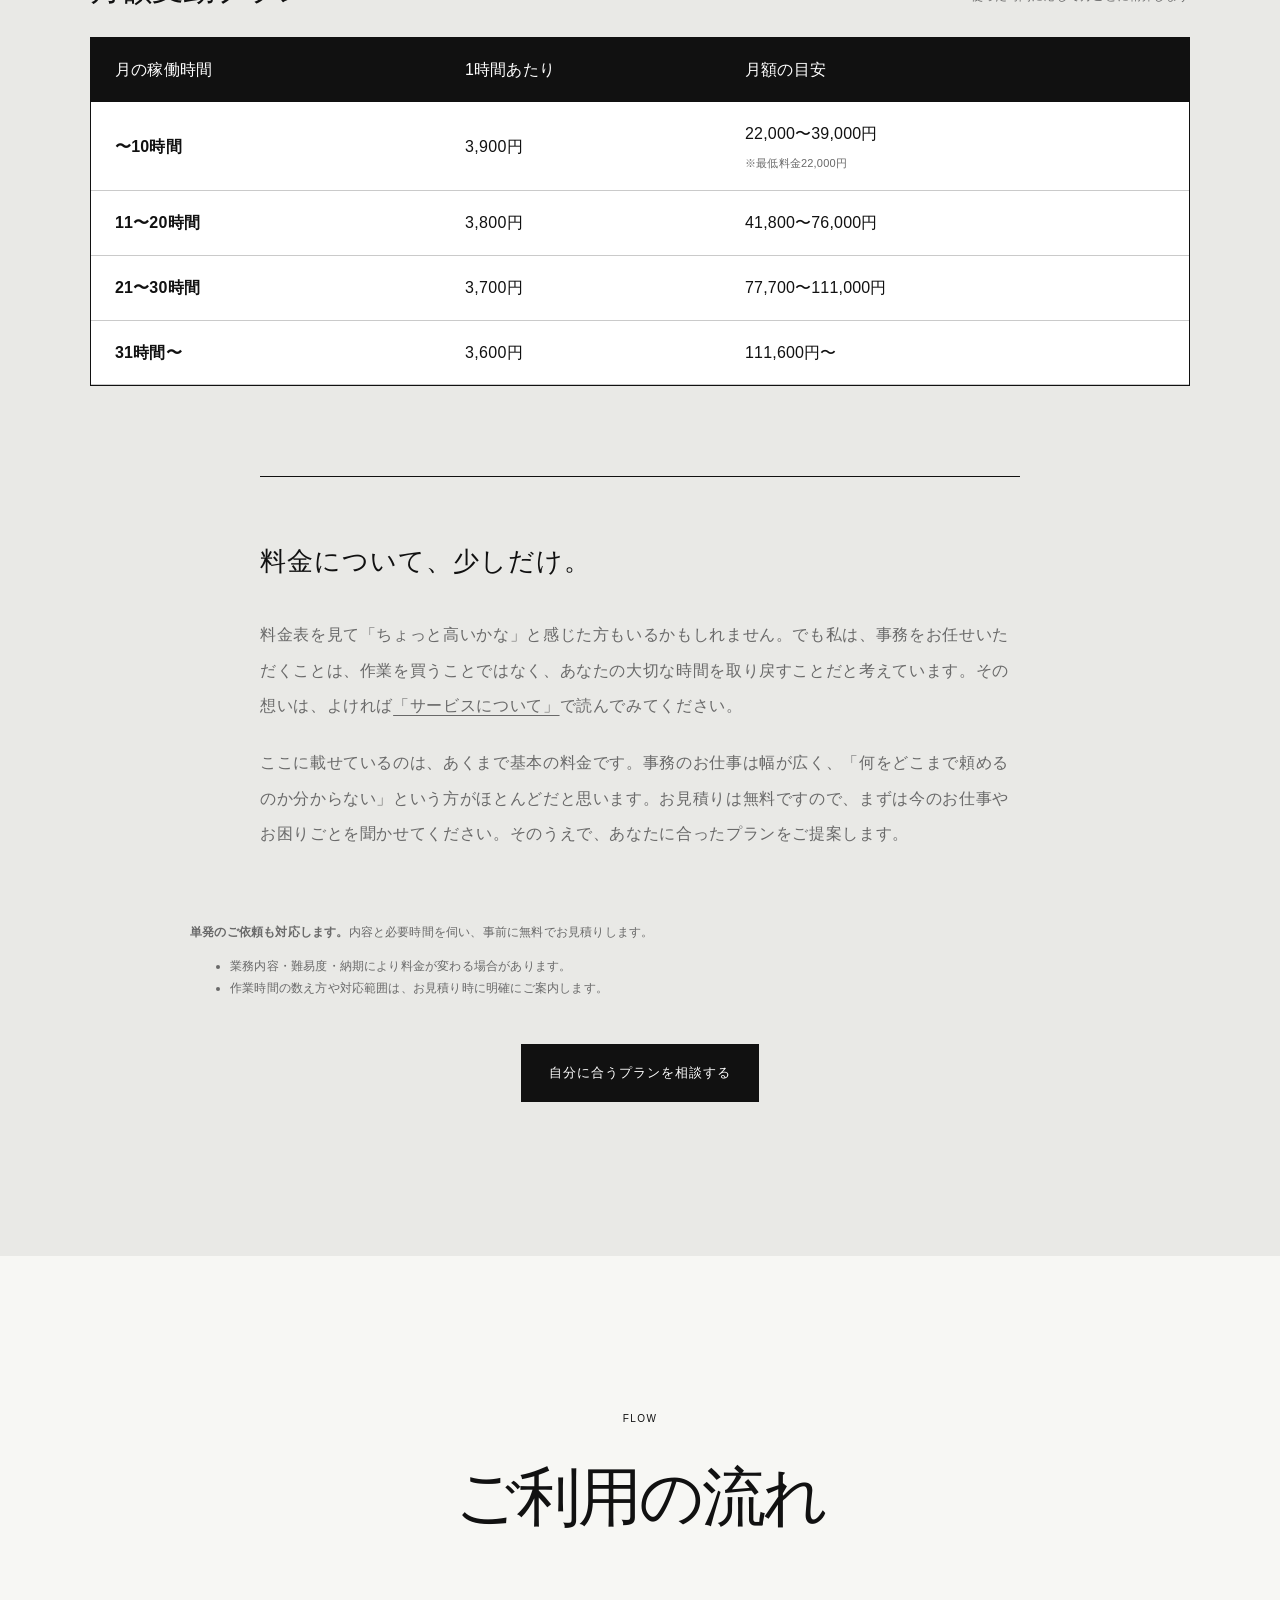
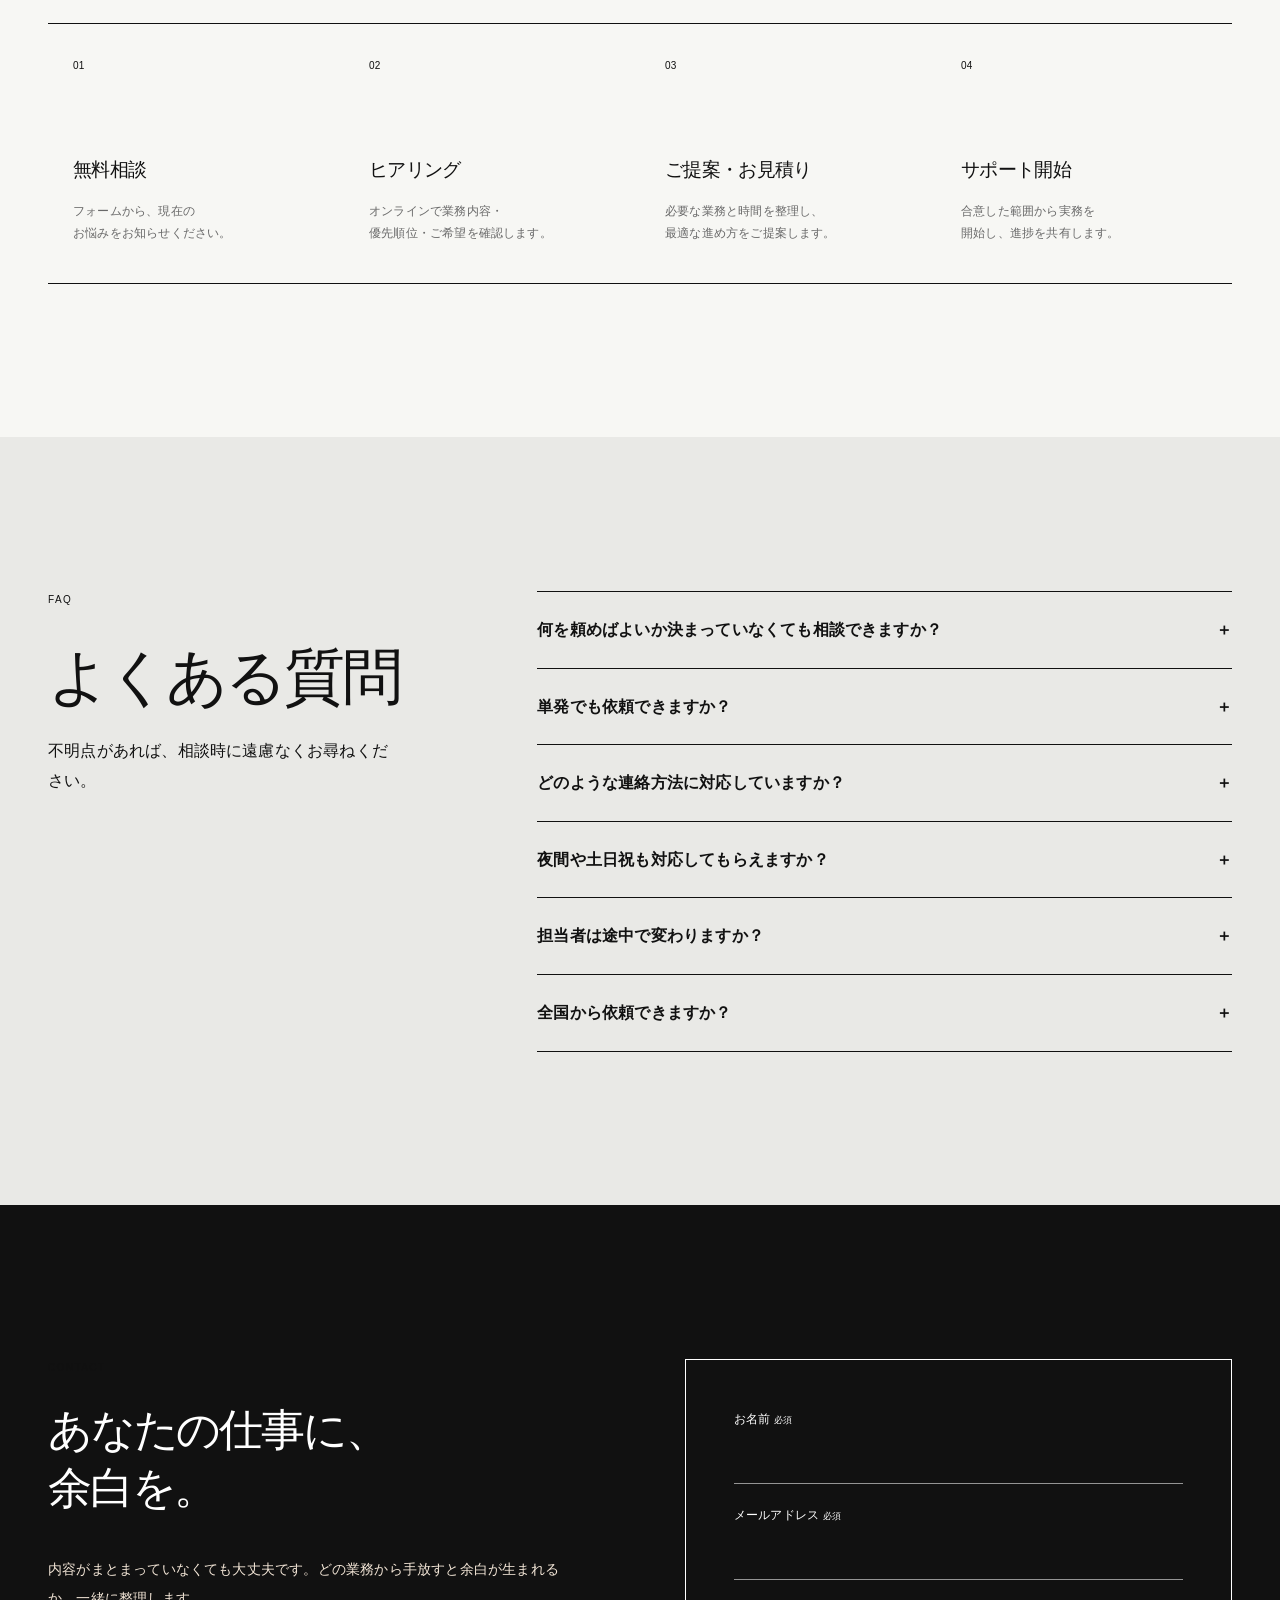
==== commit 4ac67368: "Clarify client voice attribution and anonymize names" ====
--- a/index.html
+++ b/index.html
@@ -61,10 +61,10 @@
       <article class="work-card"><div class="work-card__tag">幅広い実務</div><span class="work-card__no">05</span><h3>営業事務からイベント運営まで</h3><p>営業事務、秘書、経理補助、CS、民泊・不動産事務、給付金関連、イベント・セミナー運営など、業種を問わずバックオフィスを支援してきました。</p></article>
     </div></div></section>
     <section class="voices section-dark" id="voices"><div class="container"><div class="voices__head"><div><p class="eyebrow eyebrow--light">CLIENT VOICES</p><h2>お客様の声</h2></div><p>「頼んでよかった」と言ってもらえるのが、いちばんうれしい瞬間です。</p></div><div class="voices__grid">
-      <figure><p class="voices__tag">イベント事務局のサポート</p><blockquote>正直、最初は「外の人に任せて大丈夫かな」と思っていました。でも八木さんは、こちらがバタバタしているときほど先回りしてくれるんです。<mark>イベント前日の夜に「参加者リスト、最新にしておきました！」と連絡が来たときは、思わず声が出ました（笑）</mark></blockquote><figcaption><span class="voices__avatar" aria-hidden="true">田</span><div><strong>田中様</strong><small>イベント企画会社 代表</small></div></figcaption></figure>
-      <figure><p class="voices__tag">予約管理・ゲスト対応</p><blockquote>ゲストからの問い合わせに追われて、家族とのごはん中もスマホばかり見ていました。<mark>今は夜、ちゃんと子どもの話を聞けています。</mark>毎回イチから説明しなくても分かってくれるのが、本当にありがたいです。</blockquote><figcaption><span class="voices__avatar" aria-hidden="true">佐</span><div><strong>佐藤様</strong><small>民泊オーナー</small></div></figcaption></figure>
-      <figure><p class="voices__tag">資料作成・リサーチ</p><blockquote>頼みたいことがふわっとしていても「つまり、こういうことですよね」と整理して返してくれます。<mark>人を雇うことも考えていましたが、今はこの形がちょうどいいです。</mark>おかげで自分は営業に集中できています。</blockquote><figcaption><span class="voices__avatar" aria-hidden="true">鈴</span><div><strong>鈴木様</strong><small>営業代行会社 経営</small></div></figcaption></figure>
-    </div><p class="voices__note">※これまでの実務経験をもとに構成した掲載イメージです。お名前は仮名です。</p></div></section>
+      <figure><p class="voices__tag">イベント事務局のサポート</p><blockquote>正直、最初は「外の人に任せて大丈夫かな」と思っていました。でも八木さんは、こちらがバタバタしているときほど先回りしてくれるんです。<mark>イベント前日の夜に「参加者リスト、最新にしておきました！」と連絡が来たときは、思わず声が出ました（笑）</mark></blockquote><figcaption><span class="voices__avatar" aria-hidden="true">山</span><div><strong>山本様</strong><small>イベント企画会社 代表</small></div></figcaption></figure>
+      <figure><p class="voices__tag">予約管理・ゲスト対応</p><blockquote>ゲストからの問い合わせに追われて、家族とのごはん中もスマホばかり見ていました。<mark>今は夜、ちゃんと子どもの話を聞けています。</mark>毎回イチから説明しなくても分かってくれるのが、本当にありがたいです。</blockquote><figcaption><span class="voices__avatar" aria-hidden="true">森</span><div><strong>森様</strong><small>民泊オーナー</small></div></figcaption></figure>
+      <figure><p class="voices__tag">資料作成・リサーチ</p><blockquote>頼みたいことがふわっとしていても「つまり、こういうことですよね」と整理して返してくれます。<mark>人を雇うことも考えていましたが、今はこの形がちょうどいいです。</mark>おかげで自分は営業に集中できています。</blockquote><figcaption><span class="voices__avatar" aria-hidden="true">小</span><div><strong>小川様</strong><small>営業代行会社 経営</small></div></figcaption></figure>
+    </div><p class="voices__note">※実際にいただいたお声を、個人が特定されないよう一部表現を整えて掲載しています。お名前は仮名です。</p></div></section>
     <section class="pricing section-soft" id="pricing"><div class="container"><p class="eyebrow eyebrow--center">PRICING</p><h2 class="section-title">ご利用料金</h2><p class="section-lead">毎月一定量を任せたい方と、月ごとに依頼量が変わる方。それぞれに合う料金形態をご用意しています。</p><ul class="price-perks"><li><strong>夜22時まで対応</strong><span>土日祝も対応できる場合あり・急ぎも追加料金なし</span></li><li><strong>LINE・Chatwork・Slack</strong><span>普段お使いのツールで連絡OK</span></li><li><strong>担当はずっと八木</strong><span>途中で担当者が変わりません</span></li></ul><div class="plan-intro"><article><span>A</span><div><h3>月額定額プラン</h3><p>毎月決まった時間を確保。継続業務を安定して任せたい方へ。</p></div></article><article><span>B</span><div><h3>月額変動プラン</h3><p>実際の稼働時間に応じて精算。業務量に波がある方へ。</p></div></article></div>
       <div class="price-block"><div class="price-block__head"><div><span>PLAN A</span><h3>月額定額プラン</h3></div><p>毎月の稼働枠をあらかじめ確保します</p></div><div class="price-cards"><article><p>ライト</p><strong><small>月額</small>22,000<small>円</small></strong><div>6時間相当</div></article><article class="is-recommended"><b>おすすめ</b><p>スタンダード</p><strong><small>月額</small>55,000<small>円</small></strong><div>15時間相当</div></article><article><p>プラス</p><strong><small>月額</small>72,000<small>円</small></strong><div>20時間相当</div></article><article><p>パートナー</p><strong><small>月額</small>100,000<small>円〜</small></strong><div>30時間以上</div></article></div></div>
       <div class="price-block"><div class="price-block__head"><div><span>PLAN B</span><h3>月額変動プラン</h3></div><p>使った時間に応じて月ごとに精算します</p></div><div class="variable-table variable-table--simple variable-table--rate" role="table" aria-label="月額変動プラン料金表"><div class="variable-table__head" role="row"><span>月の稼働時間</span><span>1時間あたり</span><span>月額の目安</span></div><div role="row"><strong>〜10時間</strong><span class="variable-table__rate">3,900円</span><span>22,000〜39,000円<small>※最低料金22,000円</small></span></div><div role="row"><strong>11〜20時間</strong><span class="variable-table__rate">3,800円</span><span>41,800〜76,000円</span></div><div role="row"><strong>21〜30時間</strong><span class="variable-table__rate">3,700円</span><span>77,700〜111,000円</span></div><div role="row"><strong>31時間〜</strong><span class="variable-table__rate">3,600円</span><span>111,600円〜</span></div></div></div>
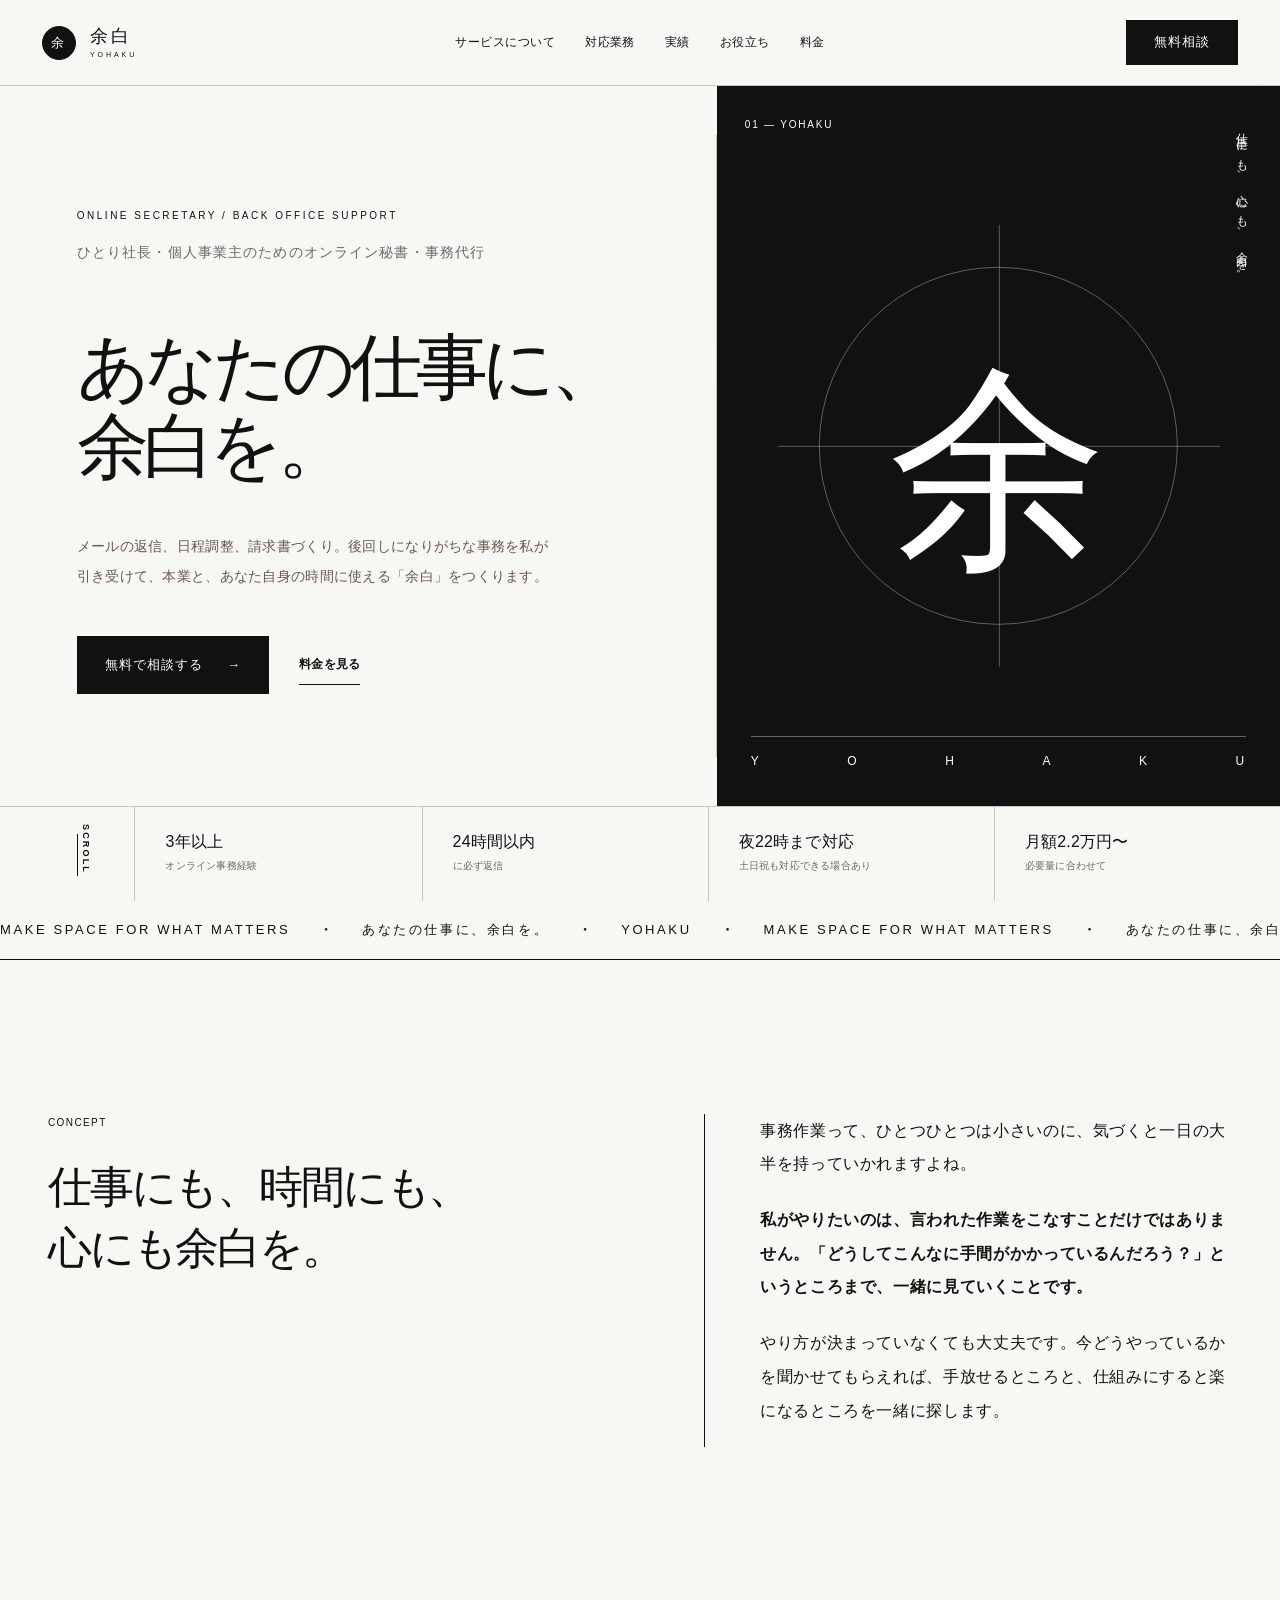
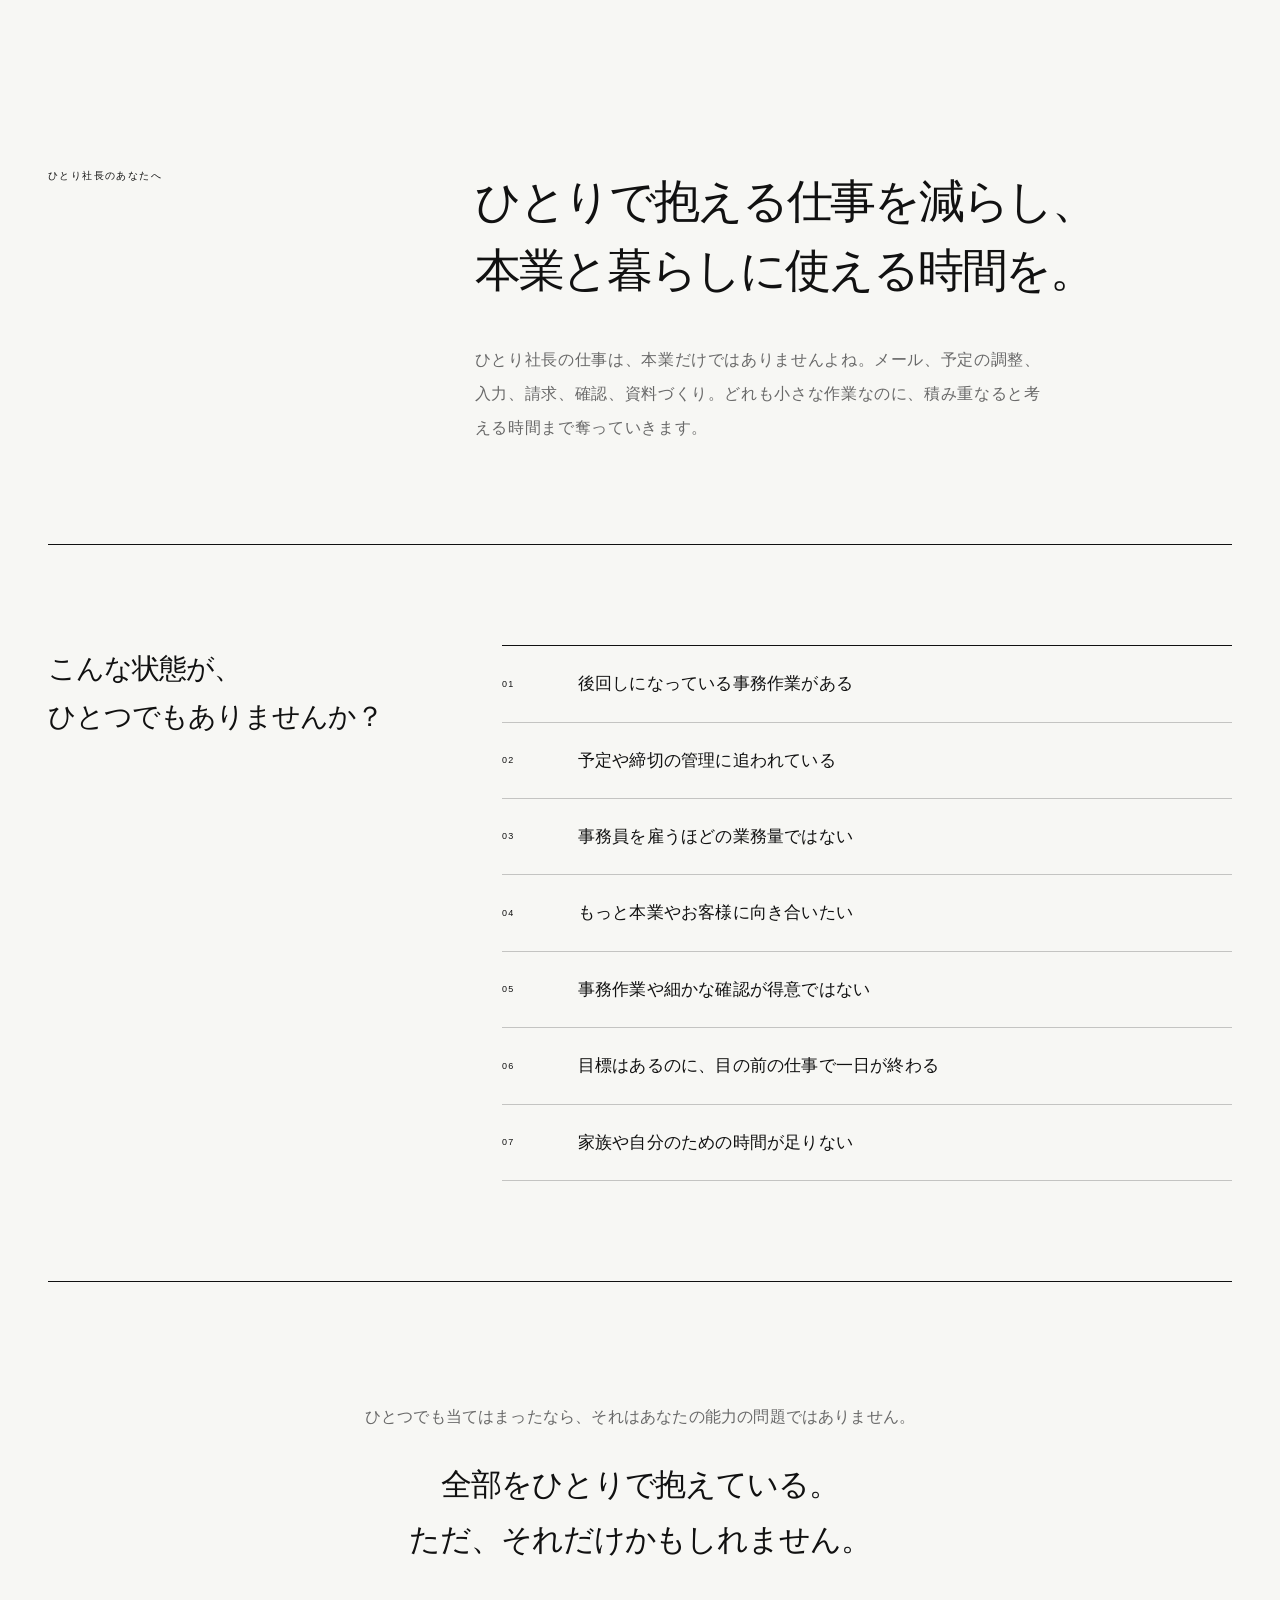
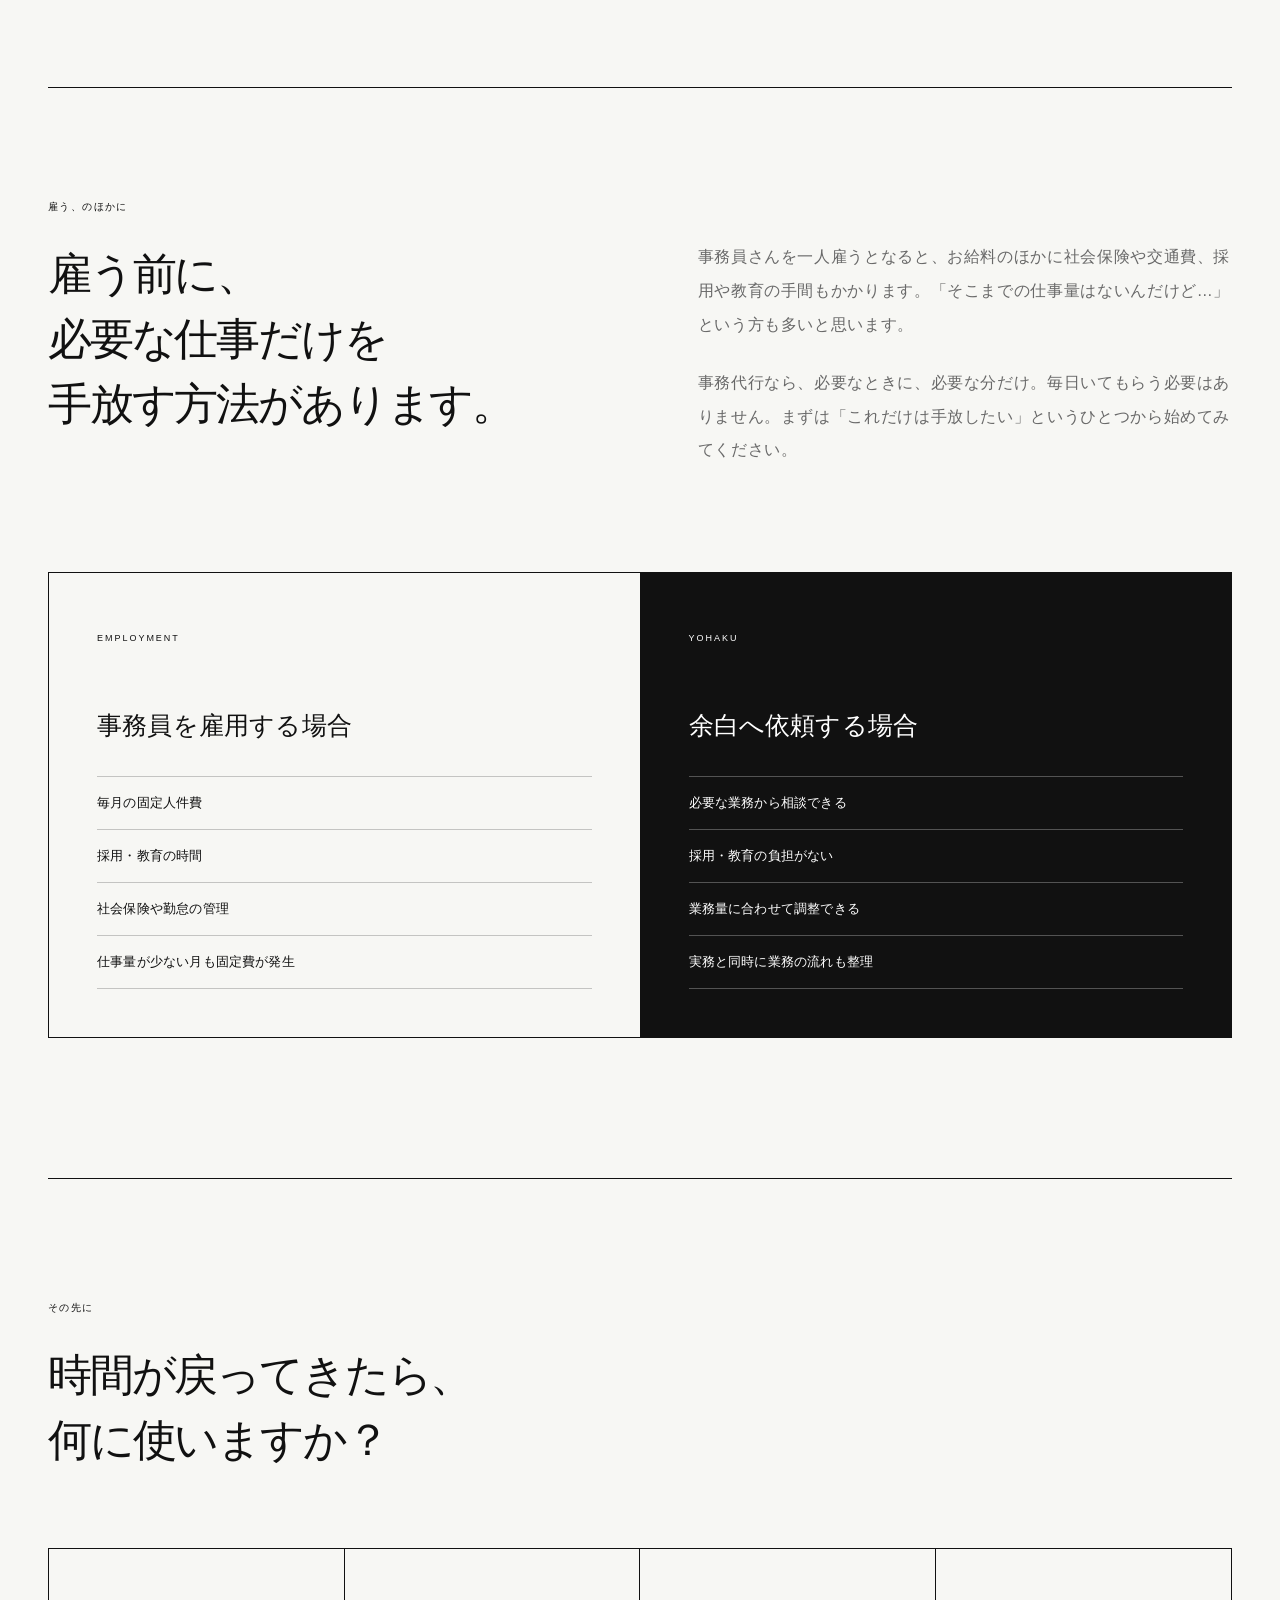
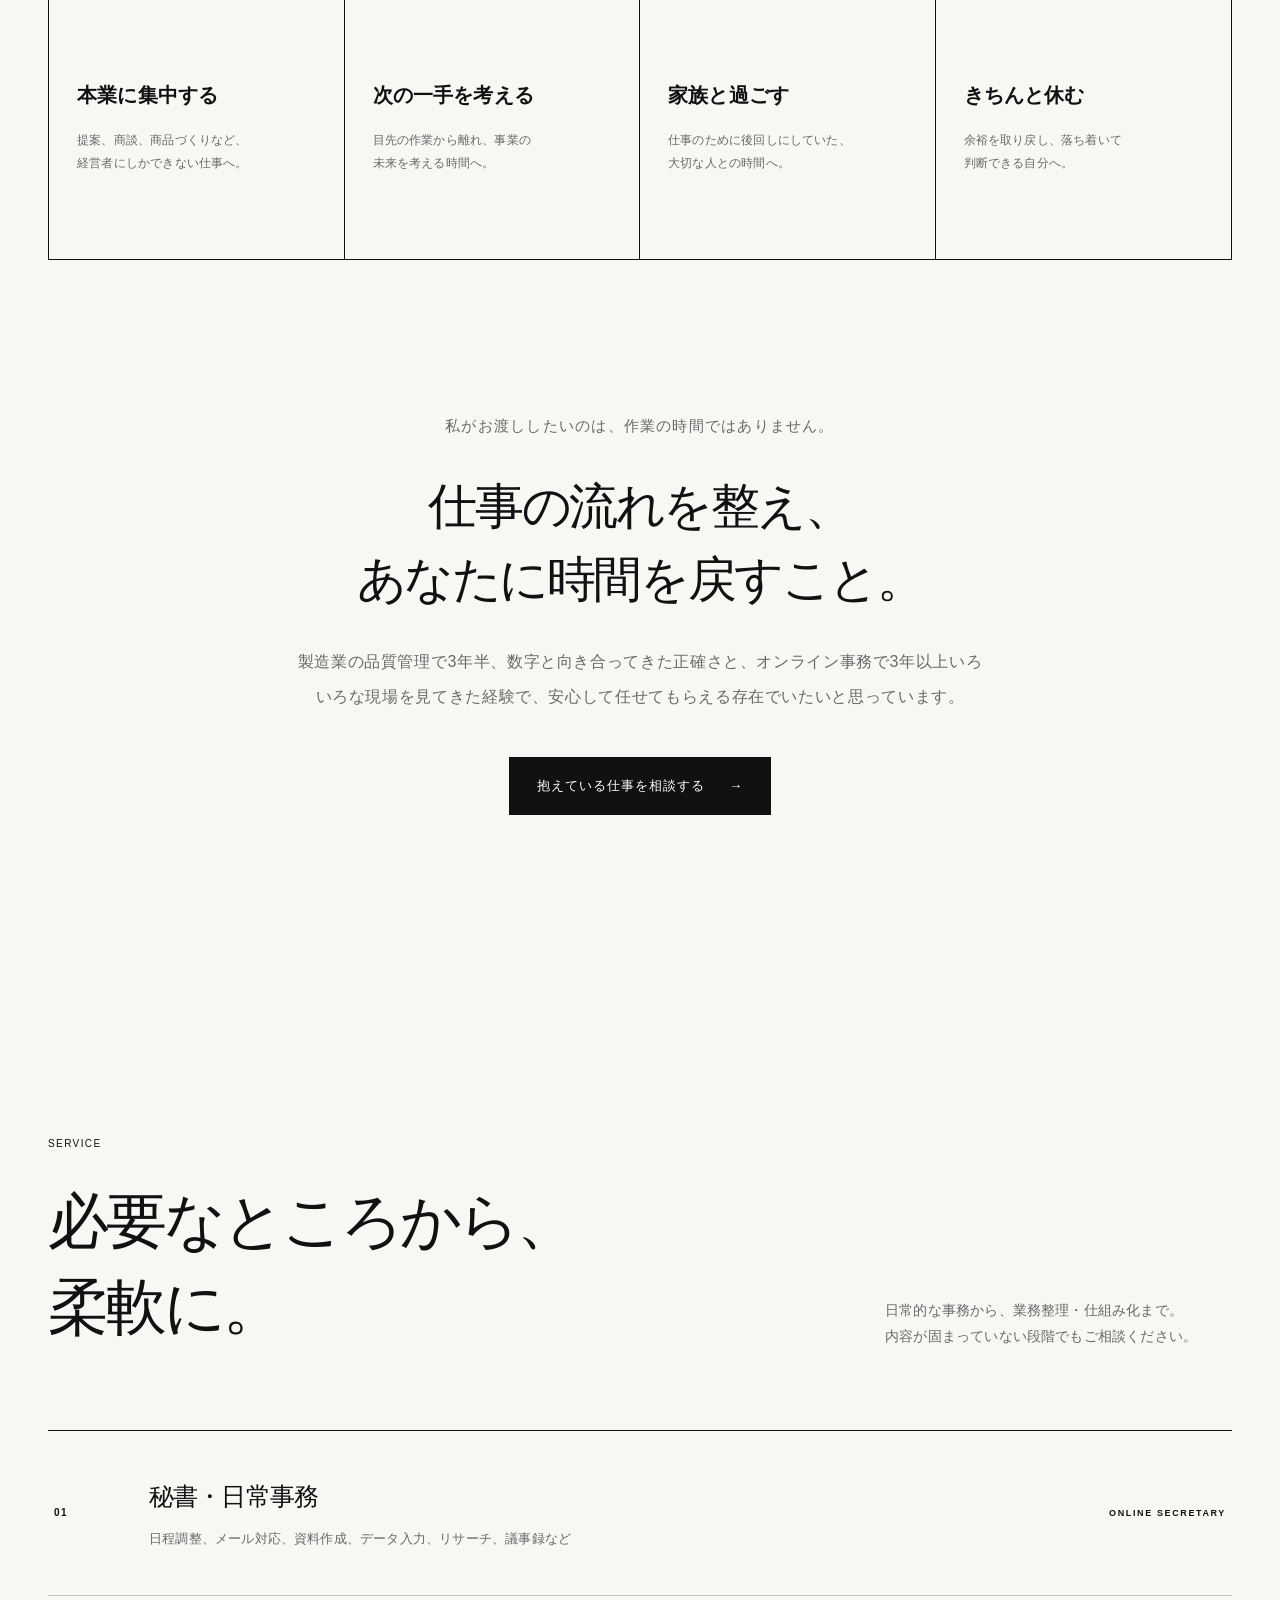
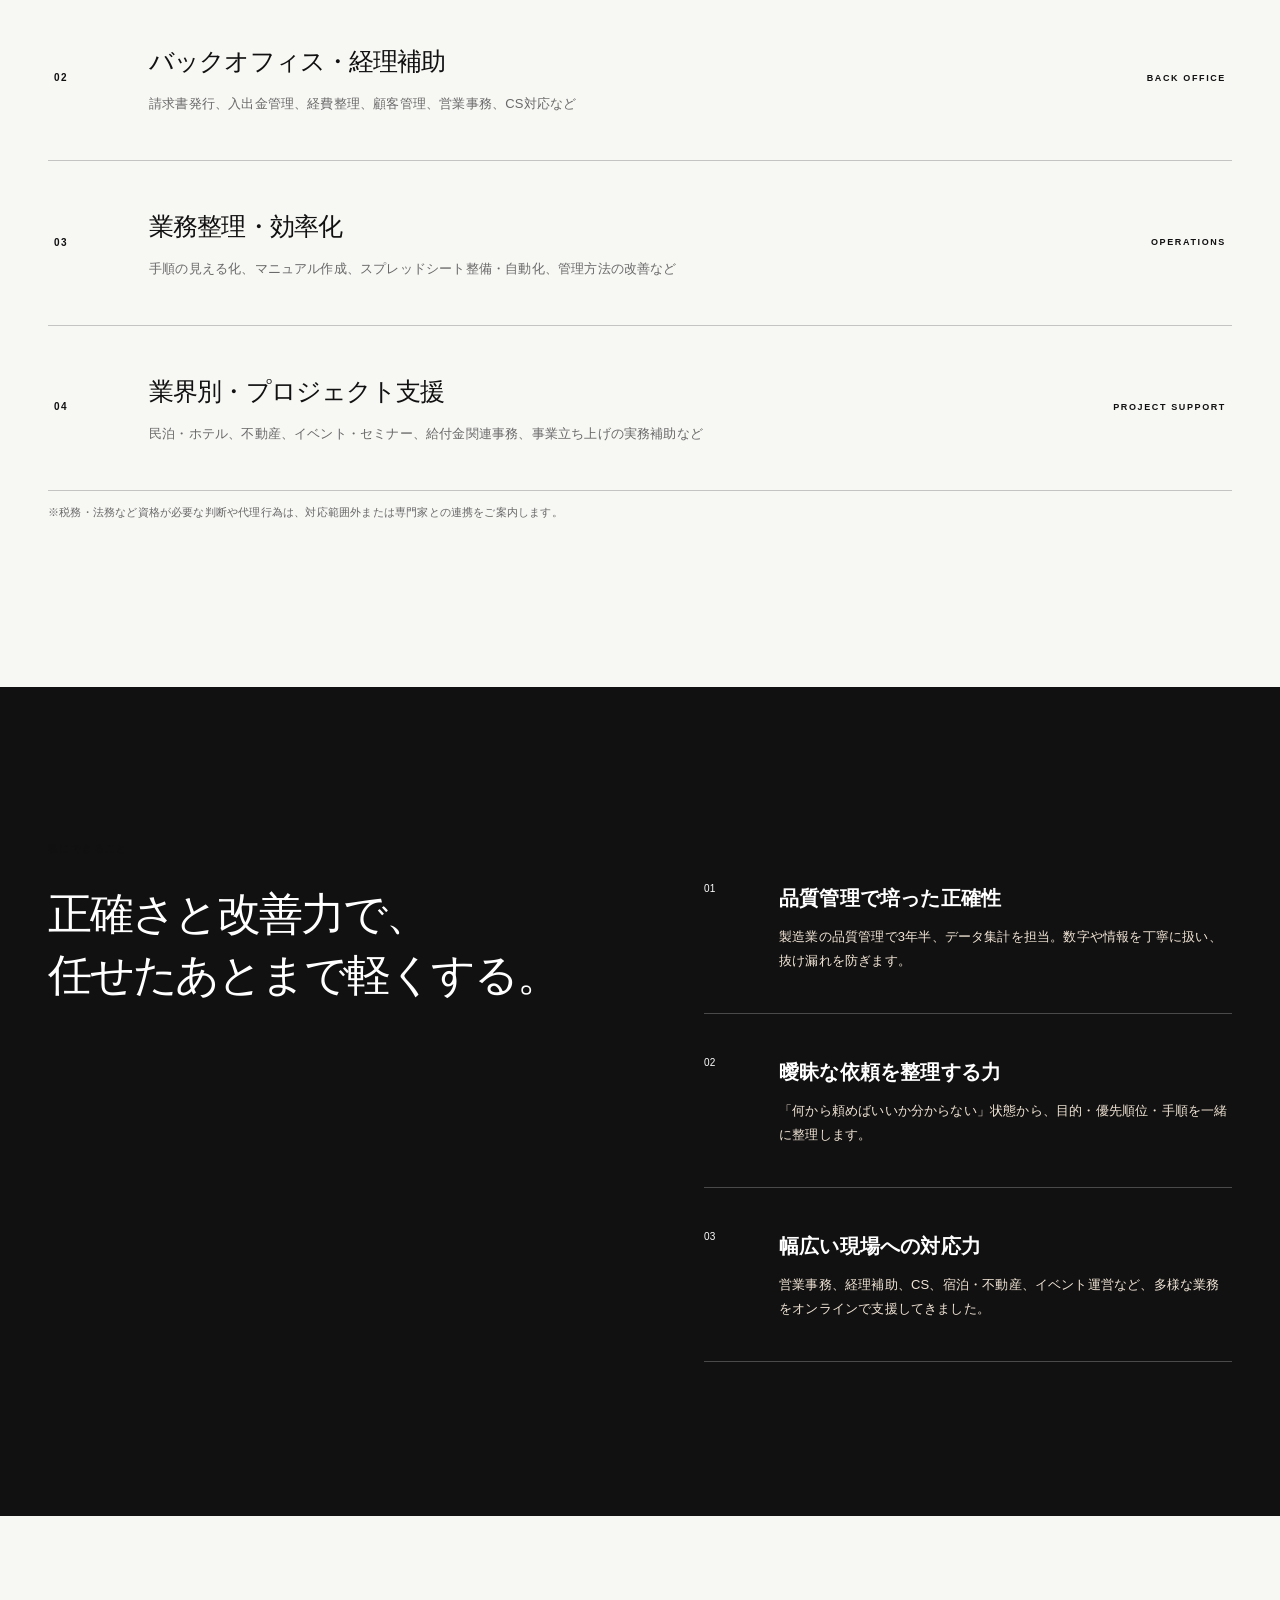
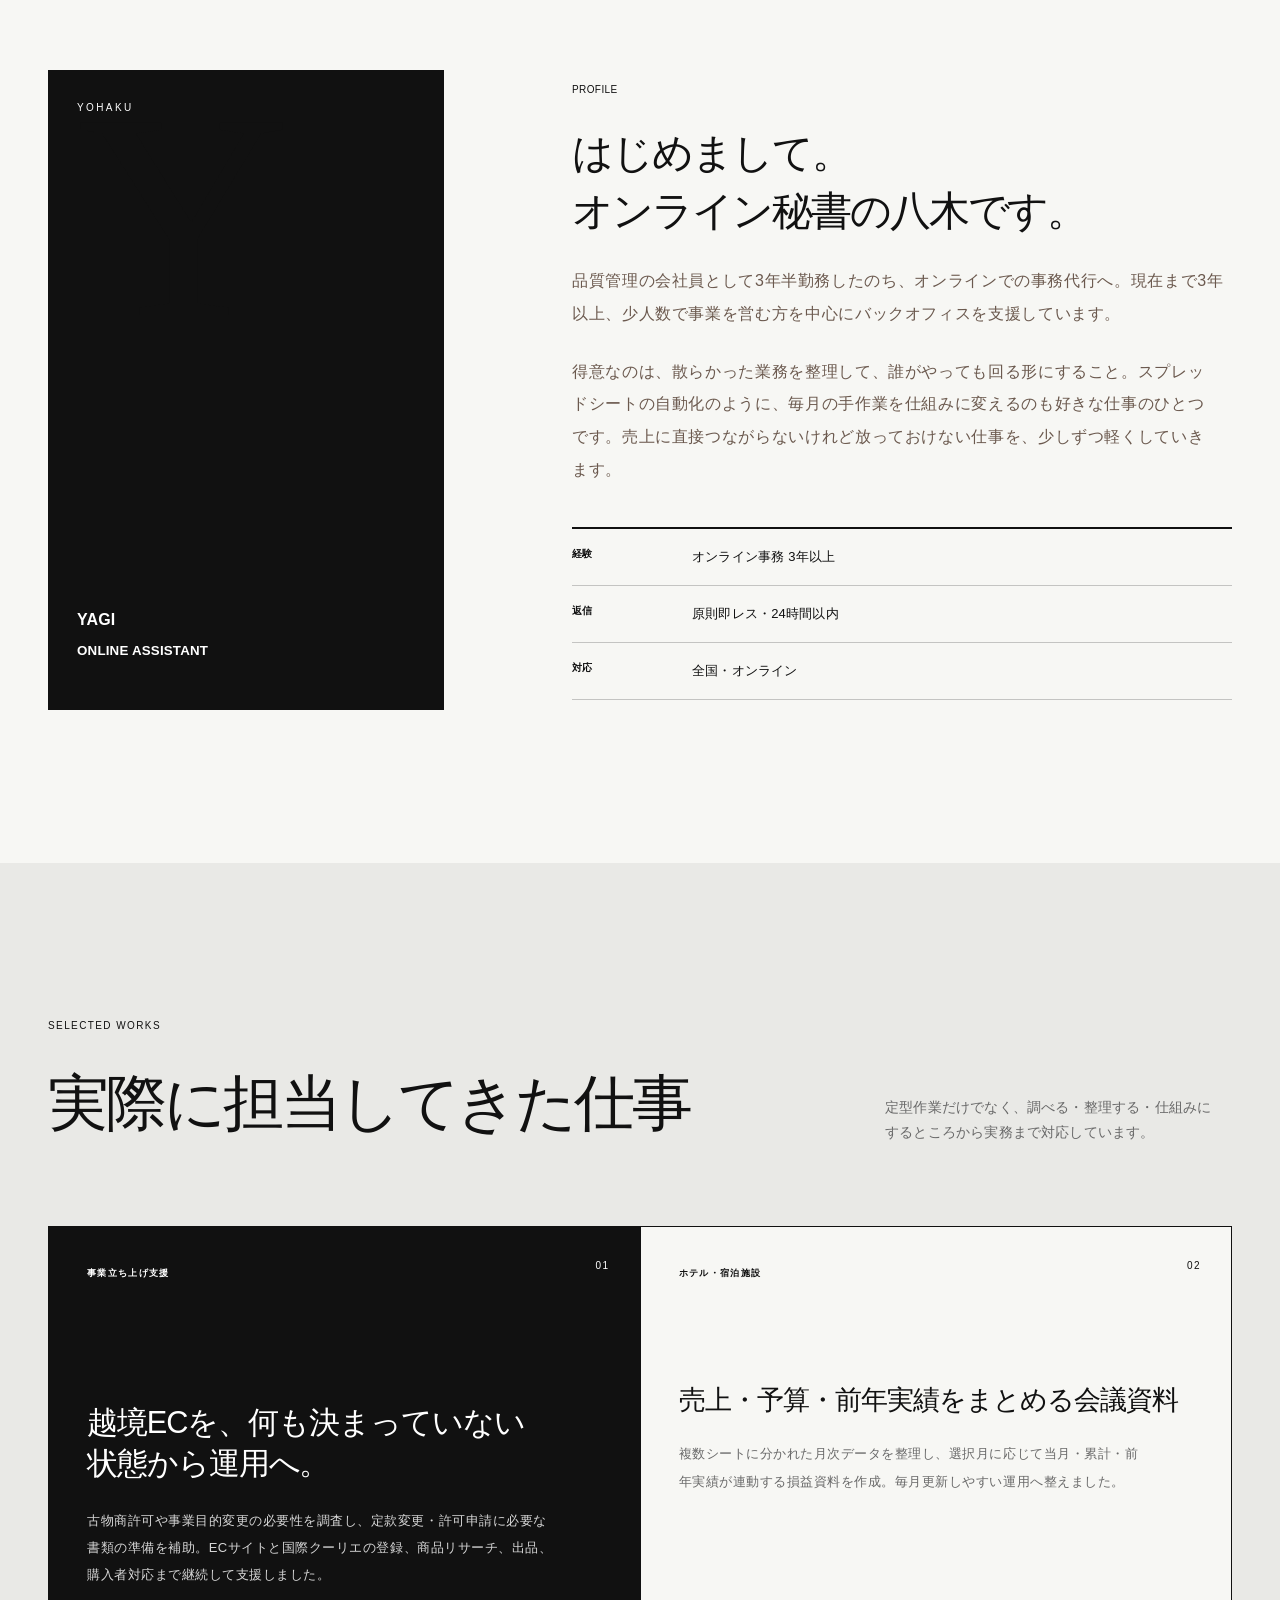
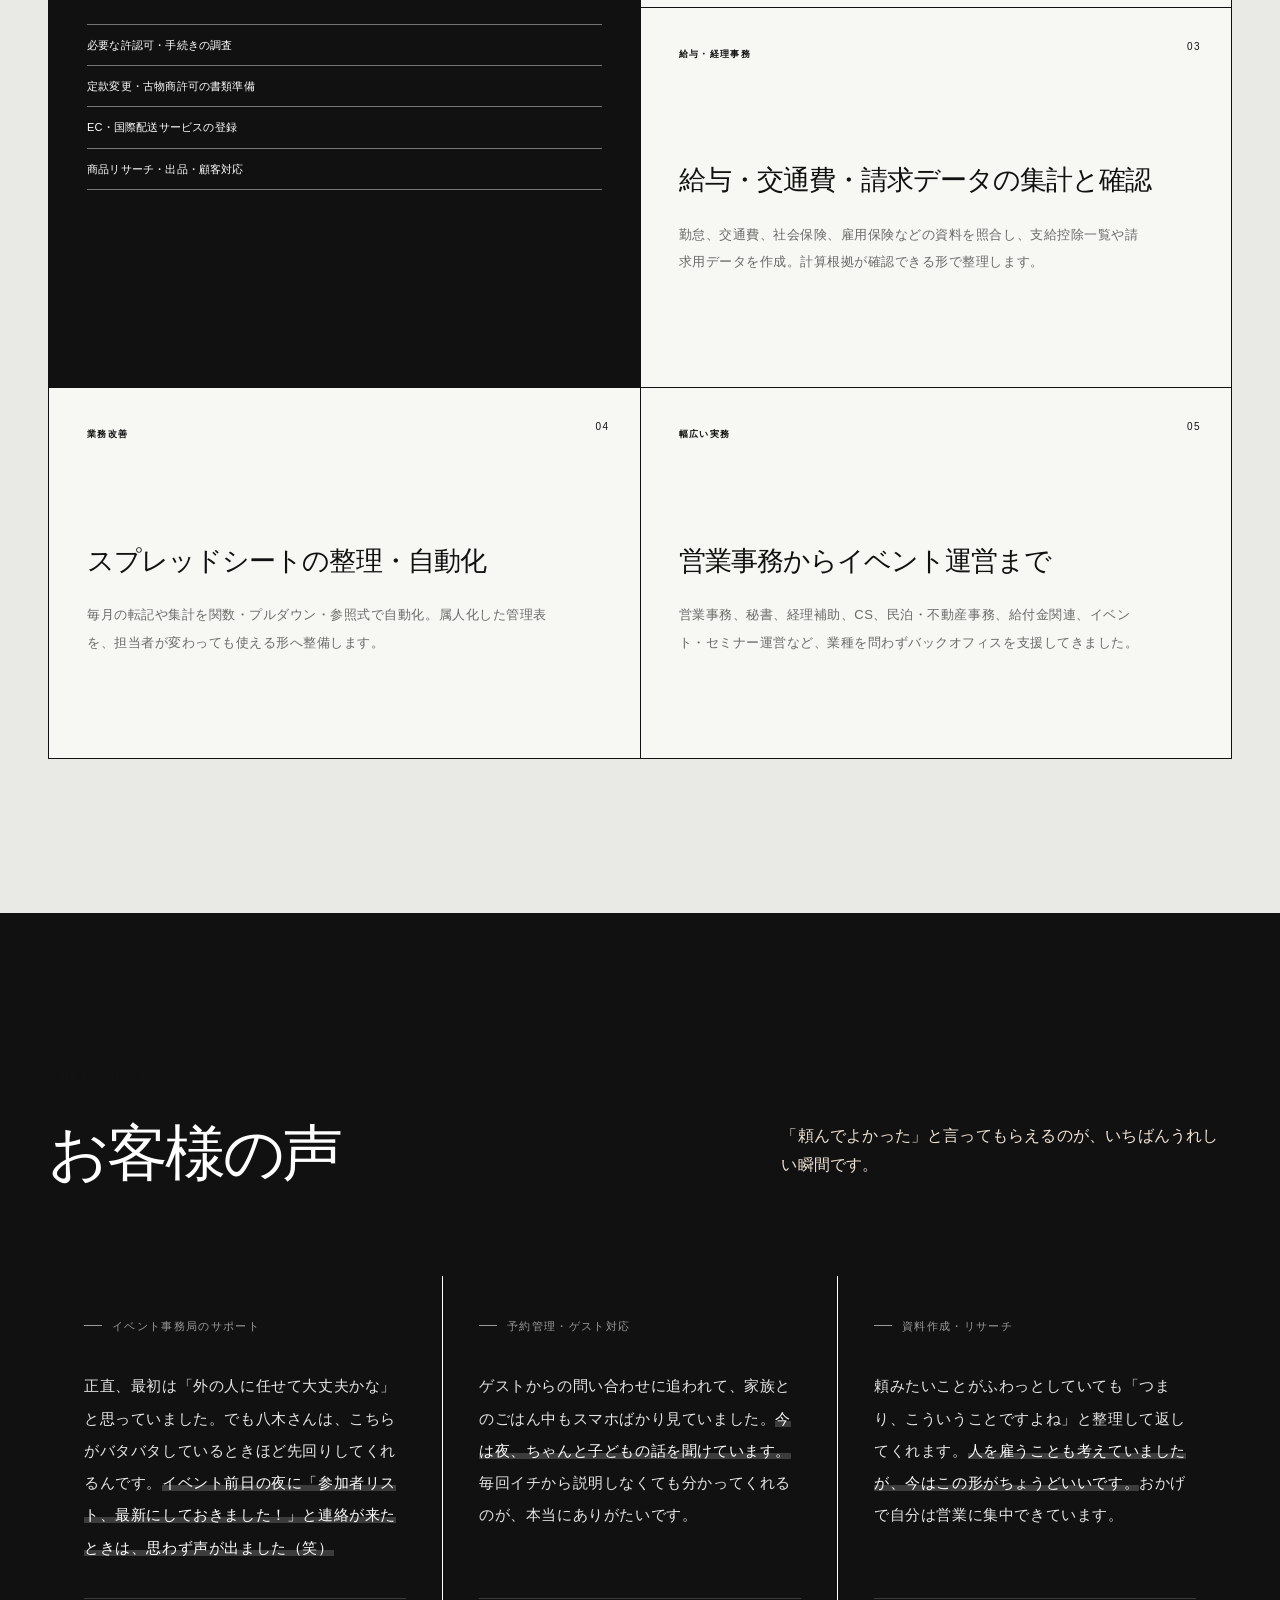
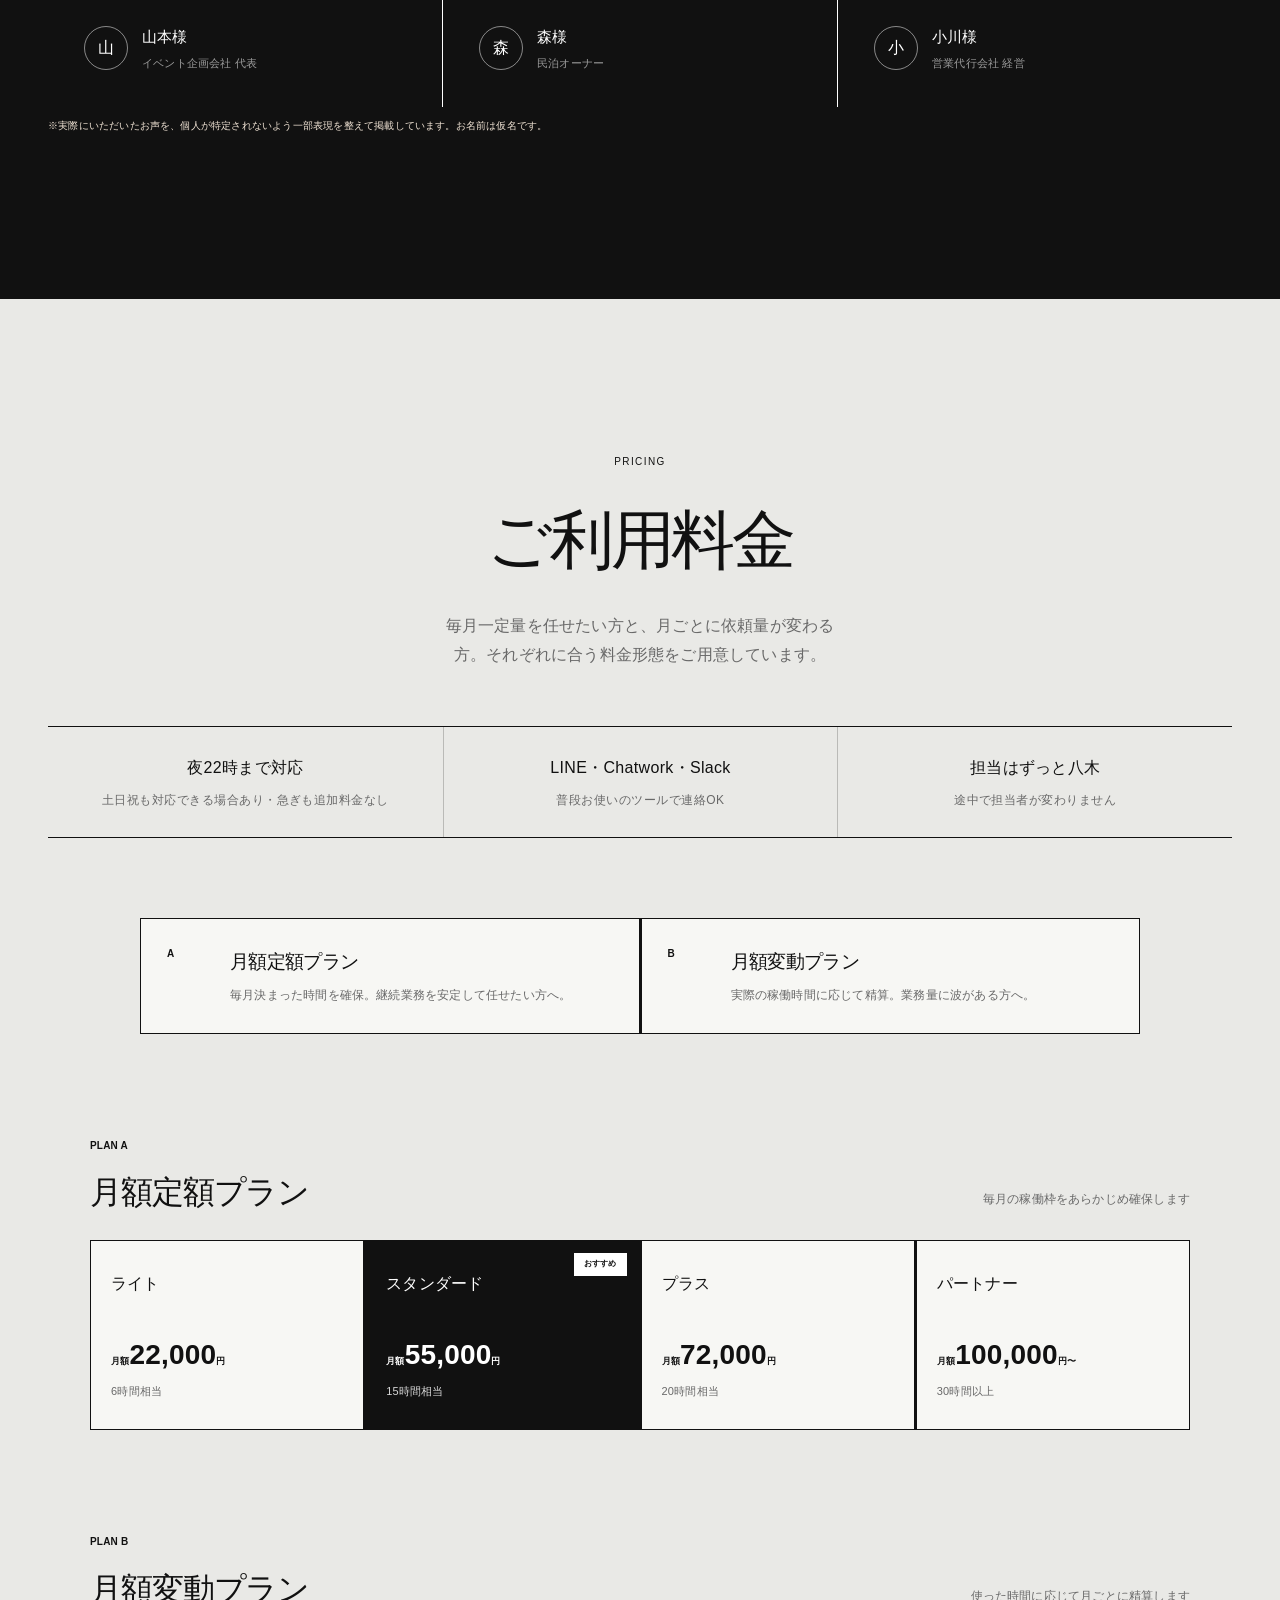
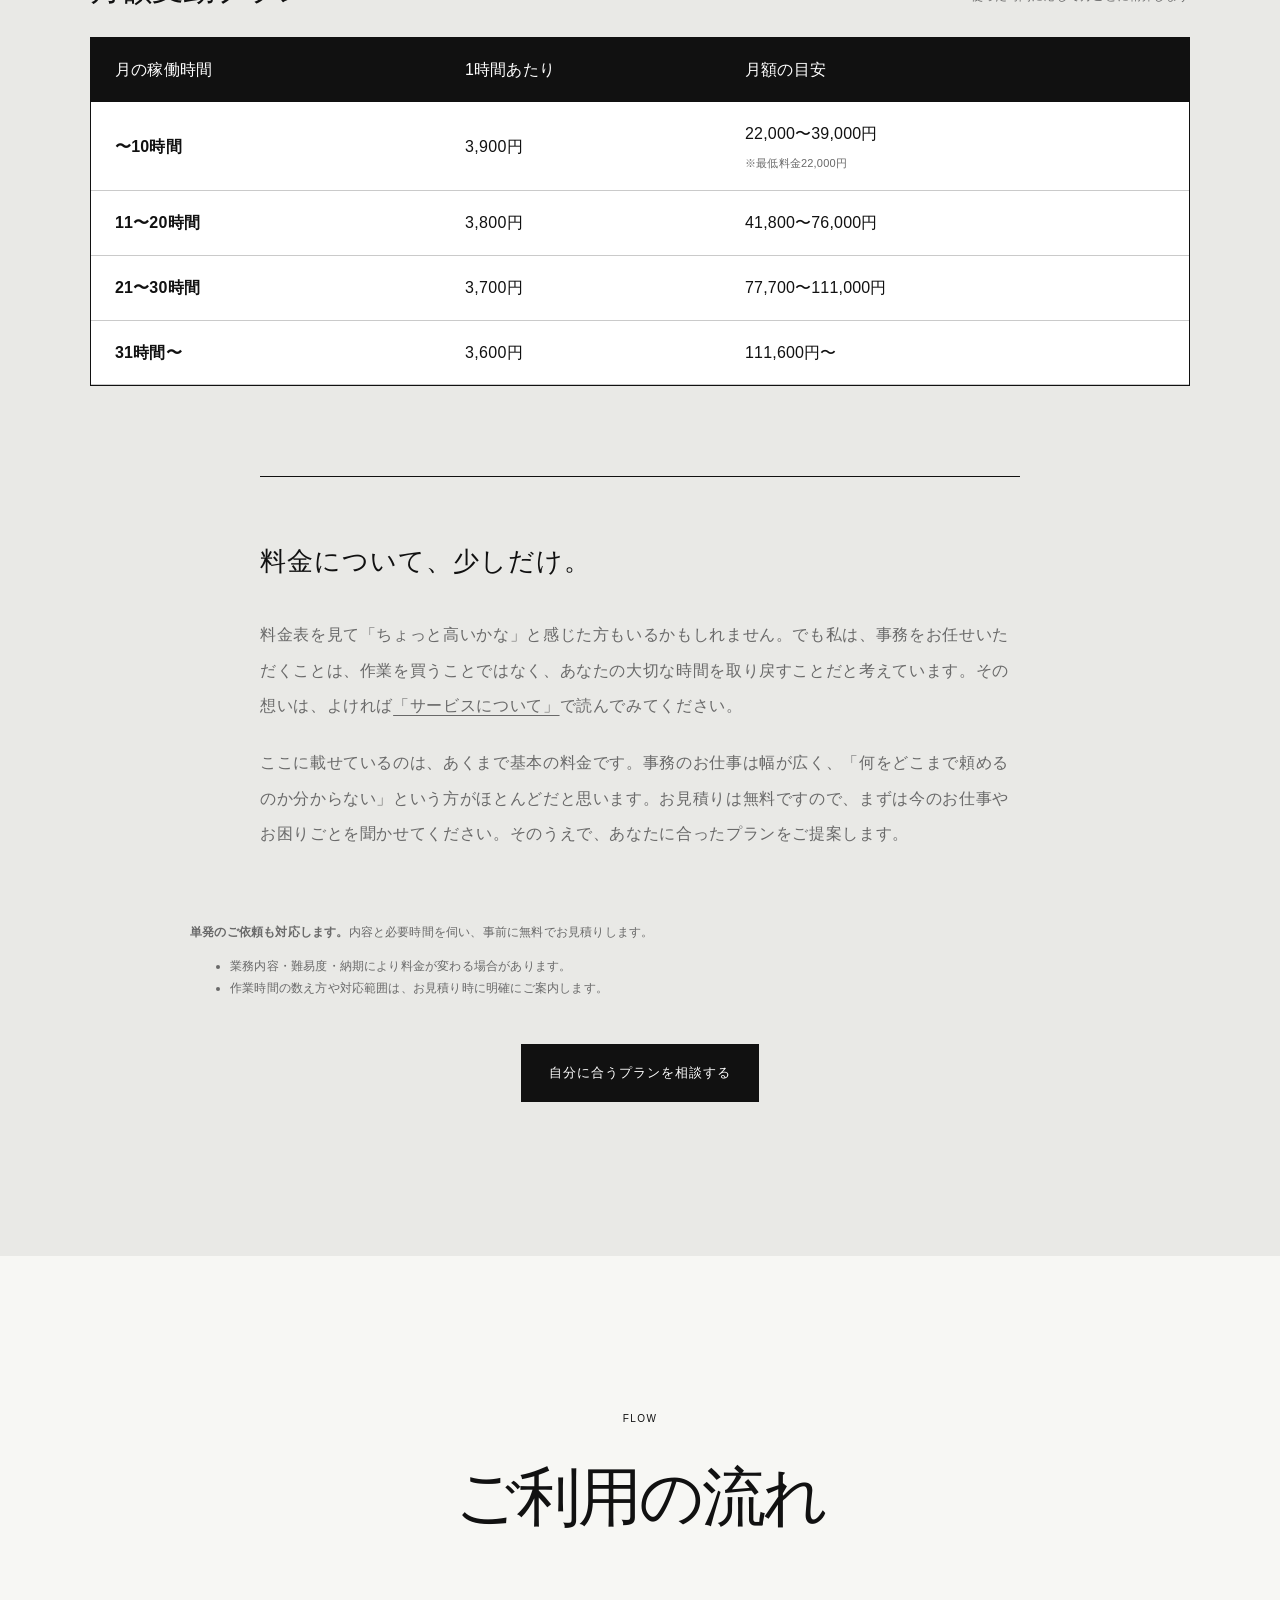
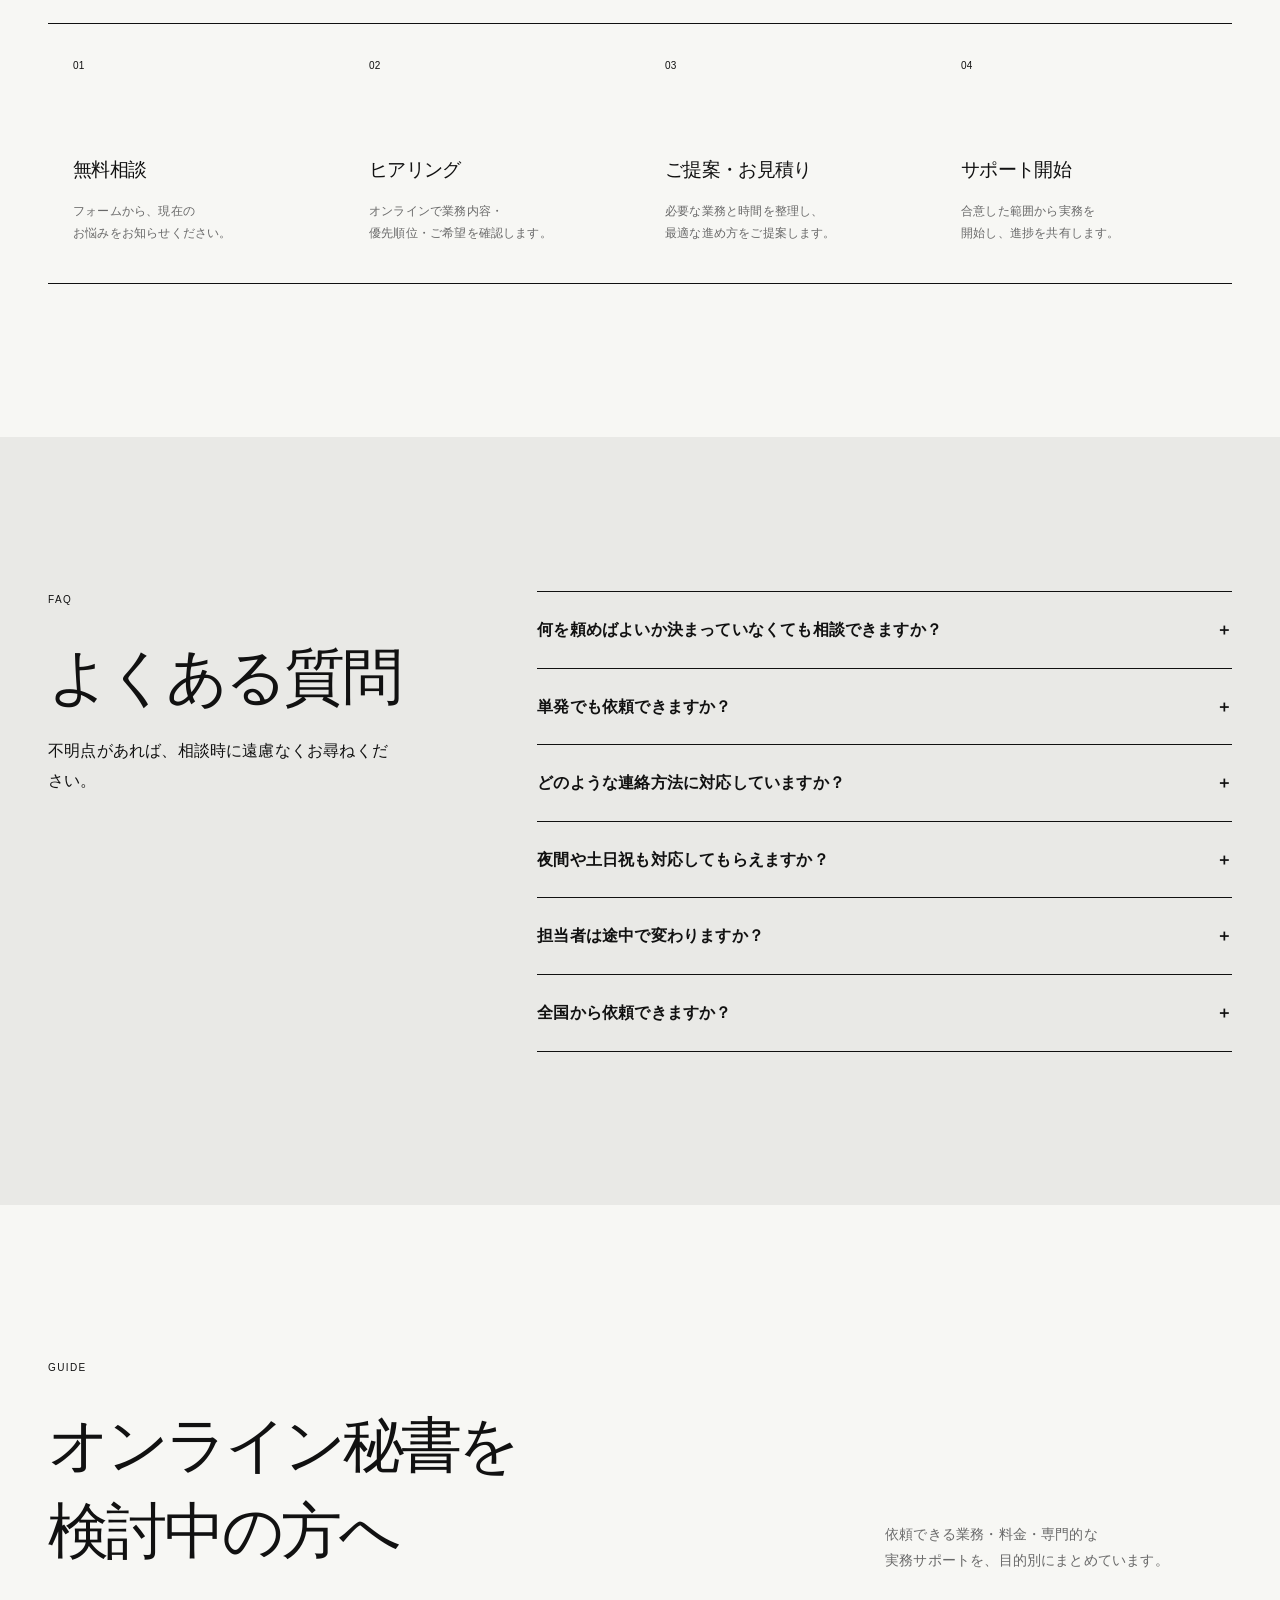
==== commit d0195611: "Improve homepage SEO and add internal links" ====
--- a/index.html
+++ b/index.html
@@ -8,9 +8,9 @@
   <meta name="robots" content="index, follow, max-image-preview:large" />
   <meta name="google-site-verification" content="uPOCcpdCkF5vC7mGvs4GOAGjGshObomWzH6Wq0wKwHQ" />
   <link rel="canonical" href="https://ya-gi-chan.github.io/Assistant/" />
-  <title>余白（YOHAKU）｜オンライン秘書・事務代行</title>
-  <meta name="description" content="あなたの仕事に、余白を。経営者・個人事業主向けのオンライン秘書・事務代行サービス「余白」。バックオフィス整理、業務効率化、日程調整、顧客管理、経理補助などを支援します。" />
-  <meta property="og:title" content="余白（YOHAKU）｜オンライン秘書・事務代行" />
+  <title>オンライン秘書・事務代行なら余白（YOHAKU）｜ひとり社長・個人事業主向け</title>
+  <meta name="description" content="ひとり社長・個人事業主・小規模法人向けのオンライン秘書・事務代行「余白（YOHAKU）」。営業事務、経理補助、顧客管理、資料作成、Excel・スプレッドシート整備などをオンラインで支援します。" />
+  <meta property="og:title" content="オンライン秘書・事務代行なら余白（YOHAKU）｜ひとり社長・個人事業主向け" />
   <meta property="og:description" content="雑務を引き受けるだけでなく、業務の流れから整える実務パートナー。月額2.2万円から相談できます。" />
   <meta property="og:type" content="website" />
   <meta property="og:url" content="https://ya-gi-chan.github.io/Assistant/" />
@@ -30,7 +30,7 @@
   <div class="scroll-progress" id="scrollProgress" aria-hidden="true"></div>
   <header class="header" id="top"><div class="container header__inner">
     <a href="#top" class="logo" aria-label="余白 トップへ"><span class="logo__mark">余</span><span>余白<small>YOHAKU</small></span></a>
-    <nav class="nav" id="nav" aria-label="メインメニュー"><a href="#concept">サービスについて</a><a href="#services">対応業務</a><a href="#works">実績</a><a href="#voices">お客様の声</a><a href="#pricing">料金</a></nav>
+    <nav class="nav" id="nav" aria-label="メインメニュー"><a href="#concept">サービスについて</a><a href="#services">対応業務</a><a href="#works">実績</a><a href="#guide">お役立ち</a><a href="#pricing">料金</a></nav>
     <a href="#contact" class="btn btn--primary btn--sm header__cta">無料相談</a>
     <button class="nav-toggle" id="navToggle" type="button" aria-label="メニューを開く" aria-controls="nav" aria-expanded="false"><span></span><span></span><span></span></button>
   </div></header>
@@ -71,8 +71,15 @@
       <div class="price-message"><p class="price-message__title">料金について、少しだけ。</p><p>料金表を見て「ちょっと高いかな」と感じた方もいるかもしれません。でも私は、事務をお任せいただくことは、作業を買うことではなく、あなたの大切な時間を取り戻すことだと考えています。その想いは、よければ<a href="#concept">「サービスについて」</a>で読んでみてください。</p><p>ここに載せているのは、あくまで基本の料金です。事務のお仕事は幅が広く、「何をどこまで頼めるのか分からない」という方がほとんどだと思います。お見積りは無料ですので、まずは今のお仕事やお困りごとを聞かせてください。そのうえで、あなたに合ったプランをご提案します。</p></div><div class="price-notes"><p><strong>単発のご依頼も対応します。</strong>内容と必要時間を伺い、事前に無料でお見積りします。</p><ul><li>業務内容・難易度・納期により料金が変わる場合があります。</li><li>作業時間の数え方や対応範囲は、お見積り時に明確にご案内します。</li></ul></div><div class="center"><a href="#contact" class="btn btn--primary">自分に合うプランを相談する</a></div></div></section>
     <section class="flow" id="flow"><div class="container"><p class="eyebrow eyebrow--center">FLOW</p><h2 class="section-title">ご利用の流れ</h2><ol class="flow__list"><li><span>01</span><div><h3>無料相談</h3><p>フォームから、現在のお悩みをお知らせください。</p></div></li><li><span>02</span><div><h3>ヒアリング</h3><p>オンラインで業務内容・優先順位・ご希望を確認します。</p></div></li><li><span>03</span><div><h3>ご提案・お見積り</h3><p>必要な業務と時間を整理し、最適な進め方をご提案します。</p></div></li><li><span>04</span><div><h3>サポート開始</h3><p>合意した範囲から実務を開始し、進捗を共有します。</p></div></li></ol></div></section>
     <section class="faq section-soft" id="faq"><div class="container faq__inner"><div><p class="eyebrow">FAQ</p><h2>よくある質問</h2><p>不明点があれば、相談時に遠慮なくお尋ねください。</p></div><div class="faq__list"><details><summary>何を頼めばよいか決まっていなくても相談できますか？</summary><p>はい。現在の業務と困りごとを伺い、手放せる作業の整理から一緒に進めます。</p></details><details><summary>単発でも依頼できますか？</summary><p>はい。内容と必要時間を確認のうえ、個別にお見積りします。</p></details><details><summary>どのような連絡方法に対応していますか？</summary><p>LINE、Chatwork、Slack、メール、オンライン会議に対応しています。普段お使いのツールに合わせますので、お気軽にご相談ください。</p></details><details><summary>夜間や土日祝も対応してもらえますか？</summary><p>夜は22時まで対応しています。土日祝は毎回ではありませんが、対応できる場合もありますので、お気軽にご相談ください。急ぎのご依頼も、追加料金なしでプランの料金内で対応します。</p></details><details><summary>担当者は途中で変わりますか？</summary><p>変わりません。最初から最後まで、八木が直接担当します。毎回イチから説明していただく必要はありません。</p></details><details><summary>全国から依頼できますか？</summary><p>はい。オンラインで全国に対応しています。</p></details></div></div></section>
+    <section class="services" id="guide"><div class="container"><div class="section-heading"><div><p class="eyebrow">GUIDE</p><h2>オンライン秘書を検討中の方へ</h2></div><p>依頼できる業務・料金・専門的な実務サポートを、目的別にまとめています。</p></div><div class="service-list">
+      <article><div class="service-list__num">01</div><div><h3><a href="online-secretary/">オンライン秘書とは？何を頼める？</a></h3><p>依頼できる業務や、オンライン秘書が向いている会社を整理しています。</p></div><span>GUIDE</span></article>
+      <article><div class="service-list__num">02</div><div><h3><a href="small-business/">個人事業主・ひとり社長向け事務代行</a></h3><p>事務員を雇うほどではない段階で、必要な仕事だけ外に出す方法を紹介します。</p></div><span>SMALL BUSINESS</span></article>
+      <article><div class="service-list__num">03</div><div><h3><a href="spreadsheet/">Excel・Googleスプレッドシート業務代行</a></h3><p>データ集計、管理表整備、関数設定、毎月の定型作業の効率化について。</p></div><span>SPREADSHEET</span></article>
+      <article><div class="service-list__num">04</div><div><h3><a href="accounting-support/">経理補助・請求業務の事務代行</a></h3><p>請求書、経費、入金確認用データなど、経理周辺の事務支援について。</p></div><span>ACCOUNTING</span></article>
+      <article><div class="service-list__num">05</div><div><h3><a href="price/">オンライン秘書・事務代行の料金</a></h3><p>月額定額・月額変動プランと、単発依頼についてまとめています。</p></div><span>PRICE</span></article>
+    </div></div></section>
     <section class="contact" id="contact"><div class="container contact__grid"><div class="contact__copy"><p class="eyebrow eyebrow--light">CONTACT</p><h2>あなたの仕事に、<br />余白を。</h2><p>内容がまとまっていなくても大丈夫です。どの業務から手放すと余白が生まれるか、一緒に整理します。</p><ul><li>ご相談・お見積り無料</li><li>24時間以内に返信</li><li>LINEからのご相談もOK</li><li>無理な勧誘はありません</li></ul></div><form class="contact-form" id="contactForm" novalidate><input type="hidden" name="_subject" value="【余白（YOHAKU）】お問い合わせがありました" /><input type="text" name="_honey" class="hp-field" tabindex="-1" autocomplete="off" aria-hidden="true" /><label>お名前 <span>必須</span><input type="text" name="name" autocomplete="name" required /></label><label>メールアドレス <span>必須</span><input type="email" name="email" autocomplete="email" required /></label><label>会社名・屋号 <small>任意</small><input type="text" name="company" autocomplete="organization" /></label><label>ご相談内容 <span>必須</span><textarea name="message" rows="5" placeholder="例：日程調整や顧客管理を月10時間ほど依頼したい" required></textarea></label><label class="privacy-check"><input type="checkbox" name="privacy_agree" required /> <span><a href="privacy.html" target="_blank" rel="noopener">プライバシーポリシー</a>に同意する</span></label><button type="submit" class="btn btn--accent">無料相談を送信する</button><p class="form-message form-message--success" id="formThanks" hidden>ありがとうございます。お問い合わせを送信しました。</p><p class="form-message form-message--error" id="formError" hidden>送信できませんでした。時間をおいて再度お試しください。</p></form></div></section>
   </main>
-  <footer class="footer"><div class="container footer__inner"><a href="#top" class="logo logo--footer"><span class="logo__mark">余</span><span>余白<small>YOHAKU</small></span></a><div><a href="#services">対応業務</a><a href="#pricing">料金</a><a href="privacy.html">プライバシーポリシー</a></div><p>© 2026 YOHAKU</p></div></footer>
+  <footer class="footer"><div class="container footer__inner"><a href="#top" class="logo logo--footer"><span class="logo__mark">余</span><span>余白<small>YOHAKU</small></span></a><div><a href="#services">対応業務</a><a href="online-secretary/">お役立ち</a><a href="#pricing">料金</a><a href="https://note.com/roudoungdesu" target="_blank" rel="noopener">note</a><a href="privacy.html">プライバシーポリシー</a></div><p>© 2026 YOHAKU</p></div></footer>
 </body>
 </html>
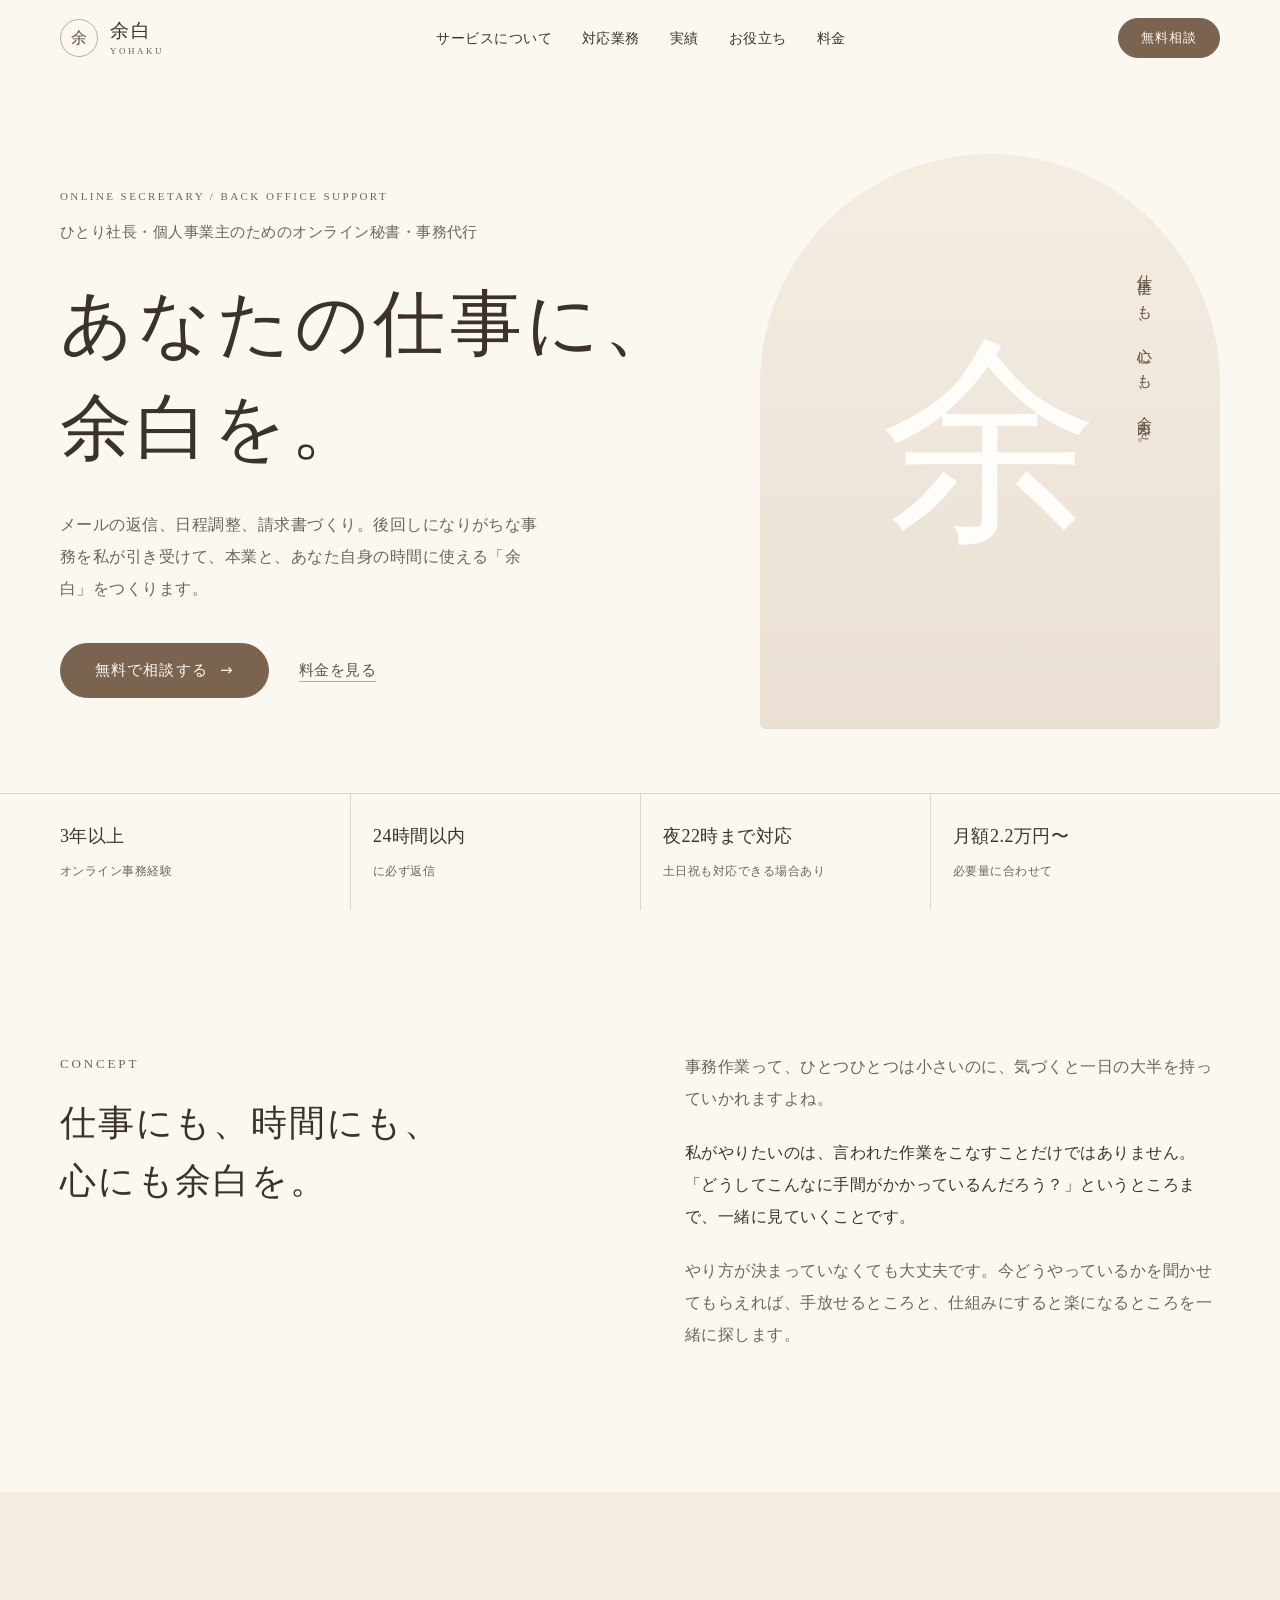
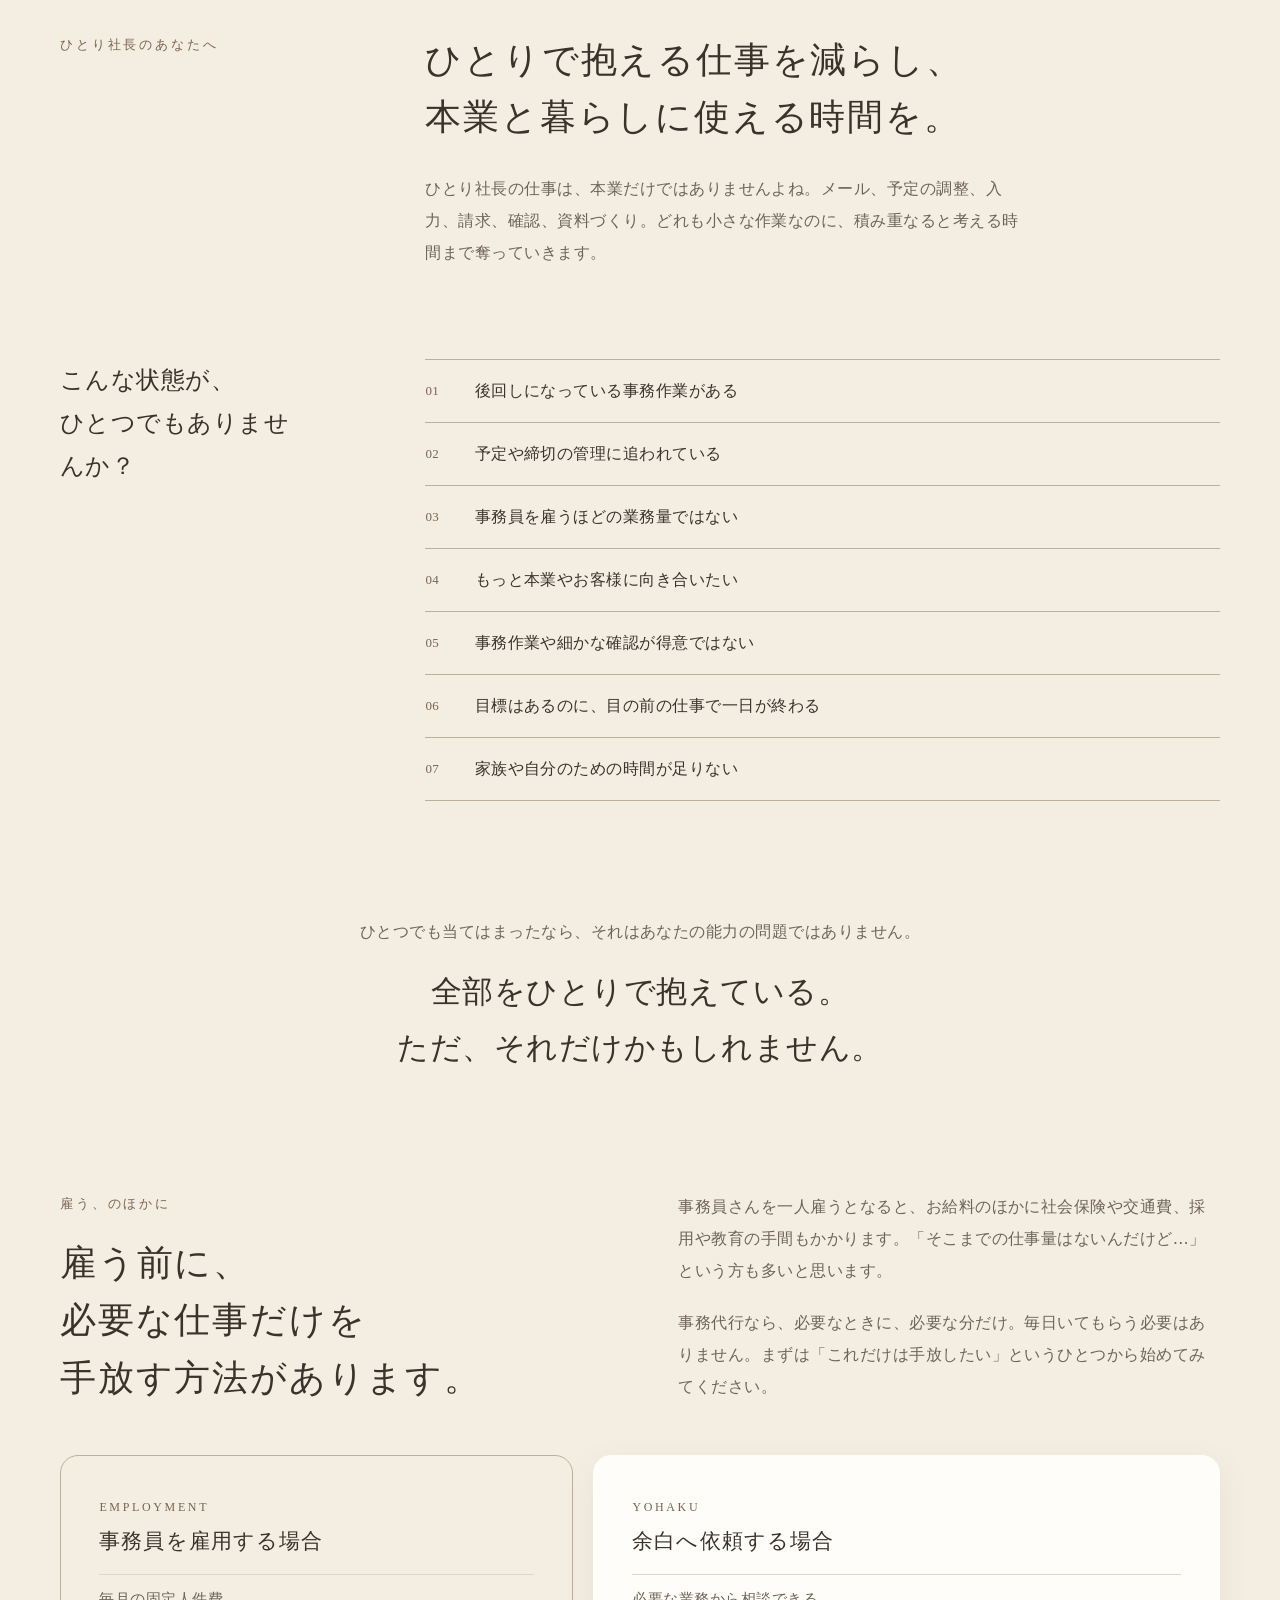
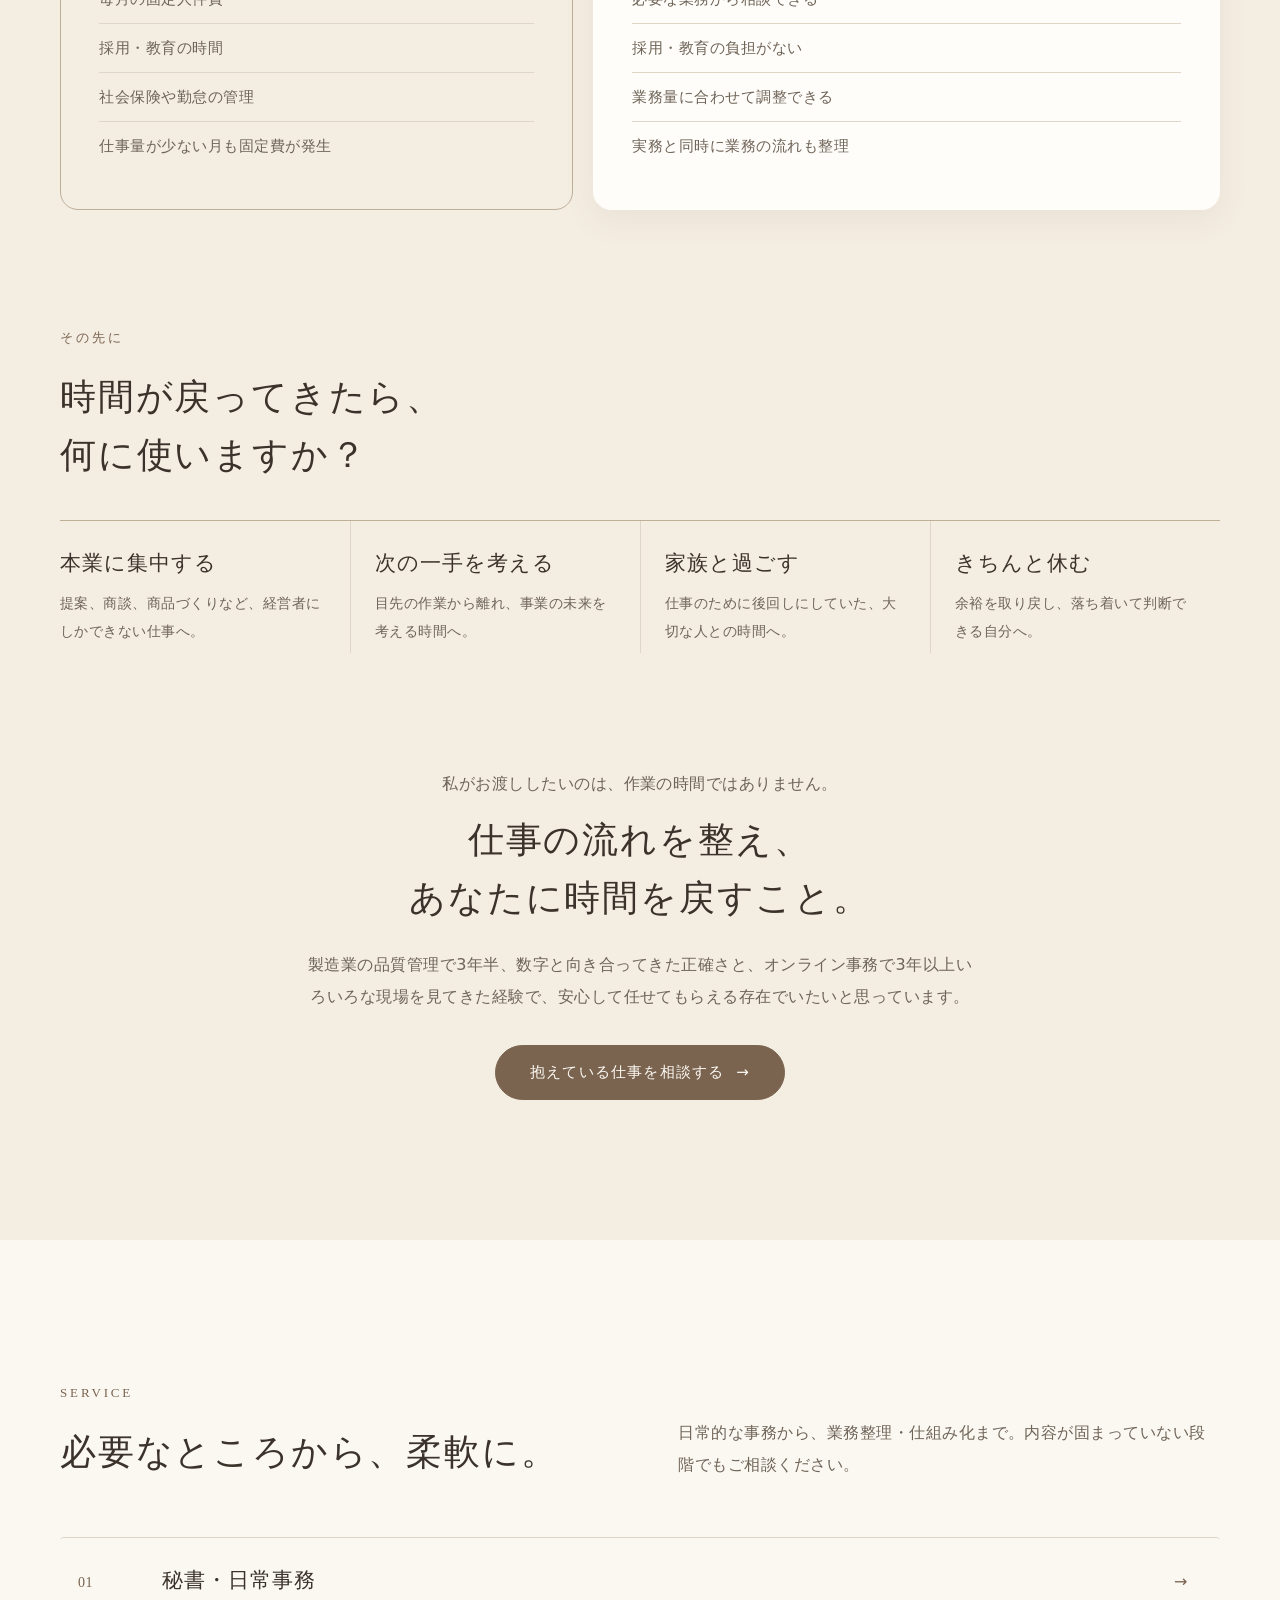
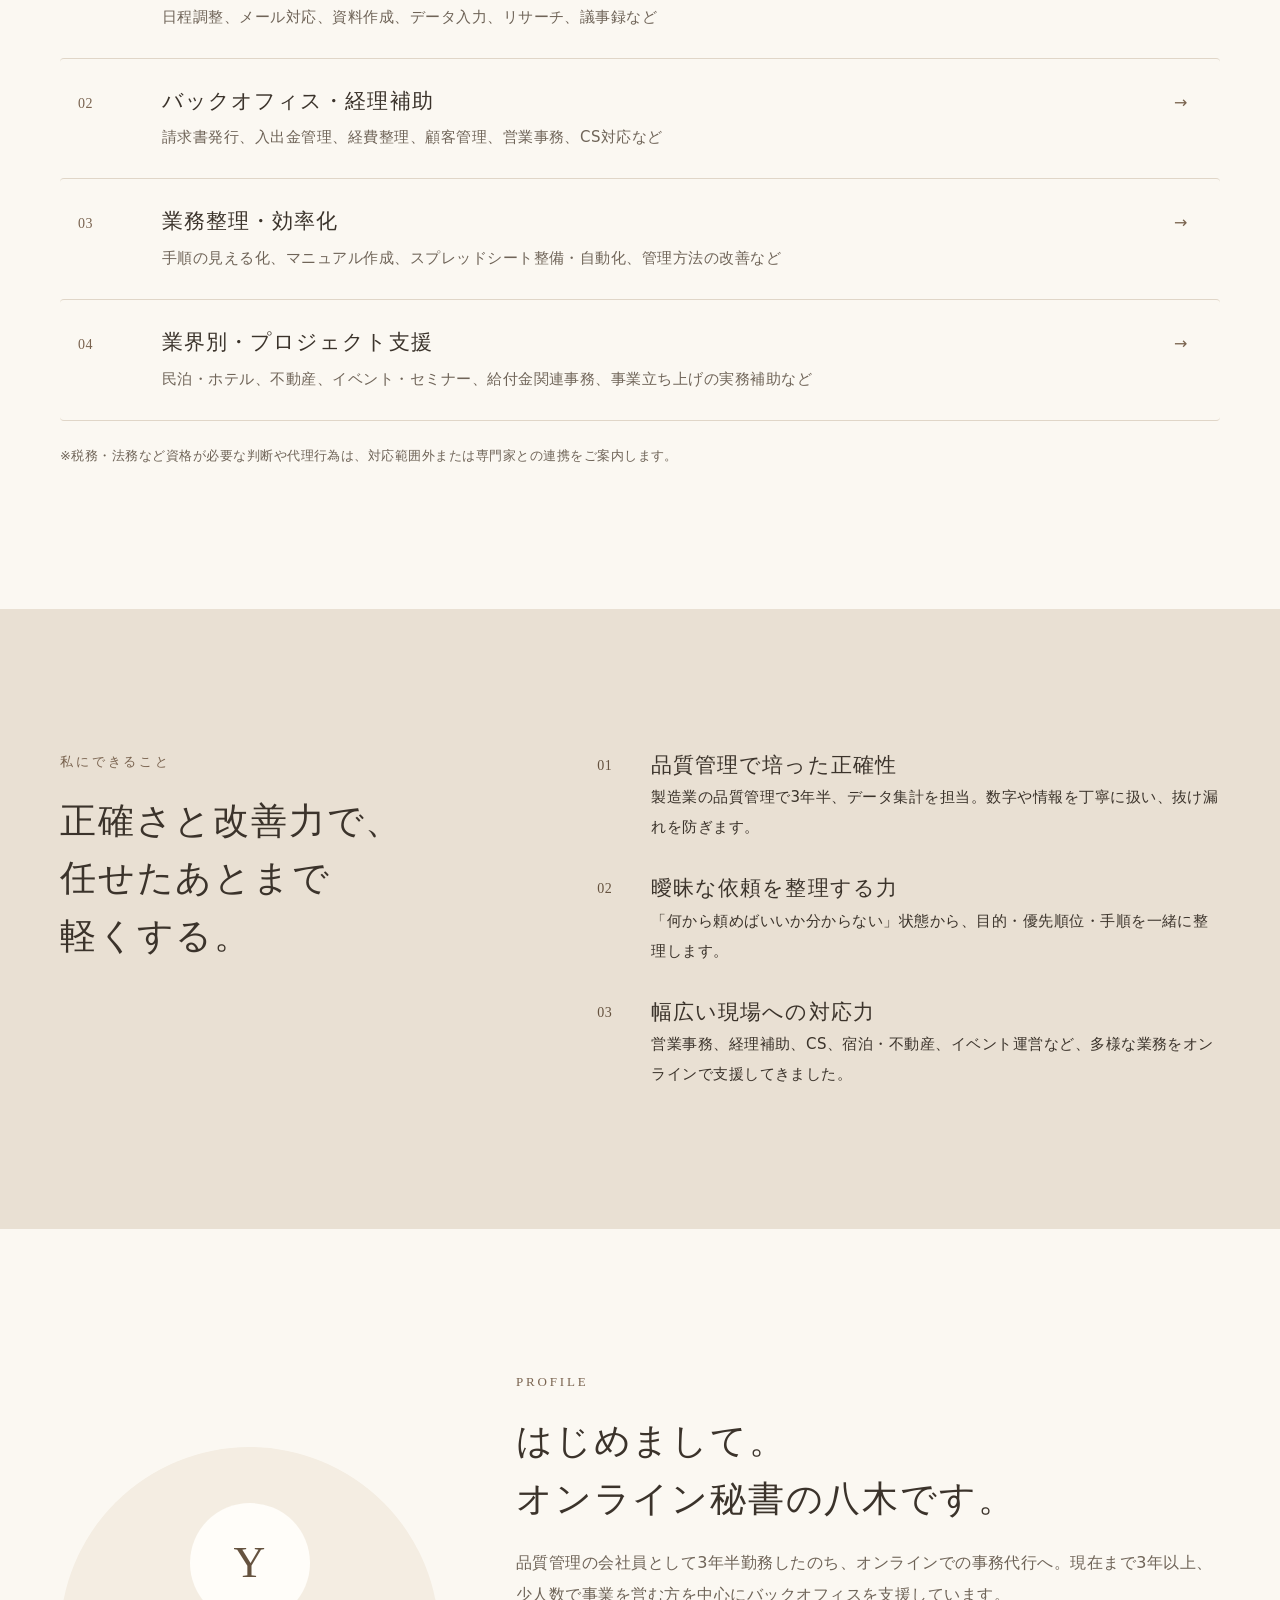
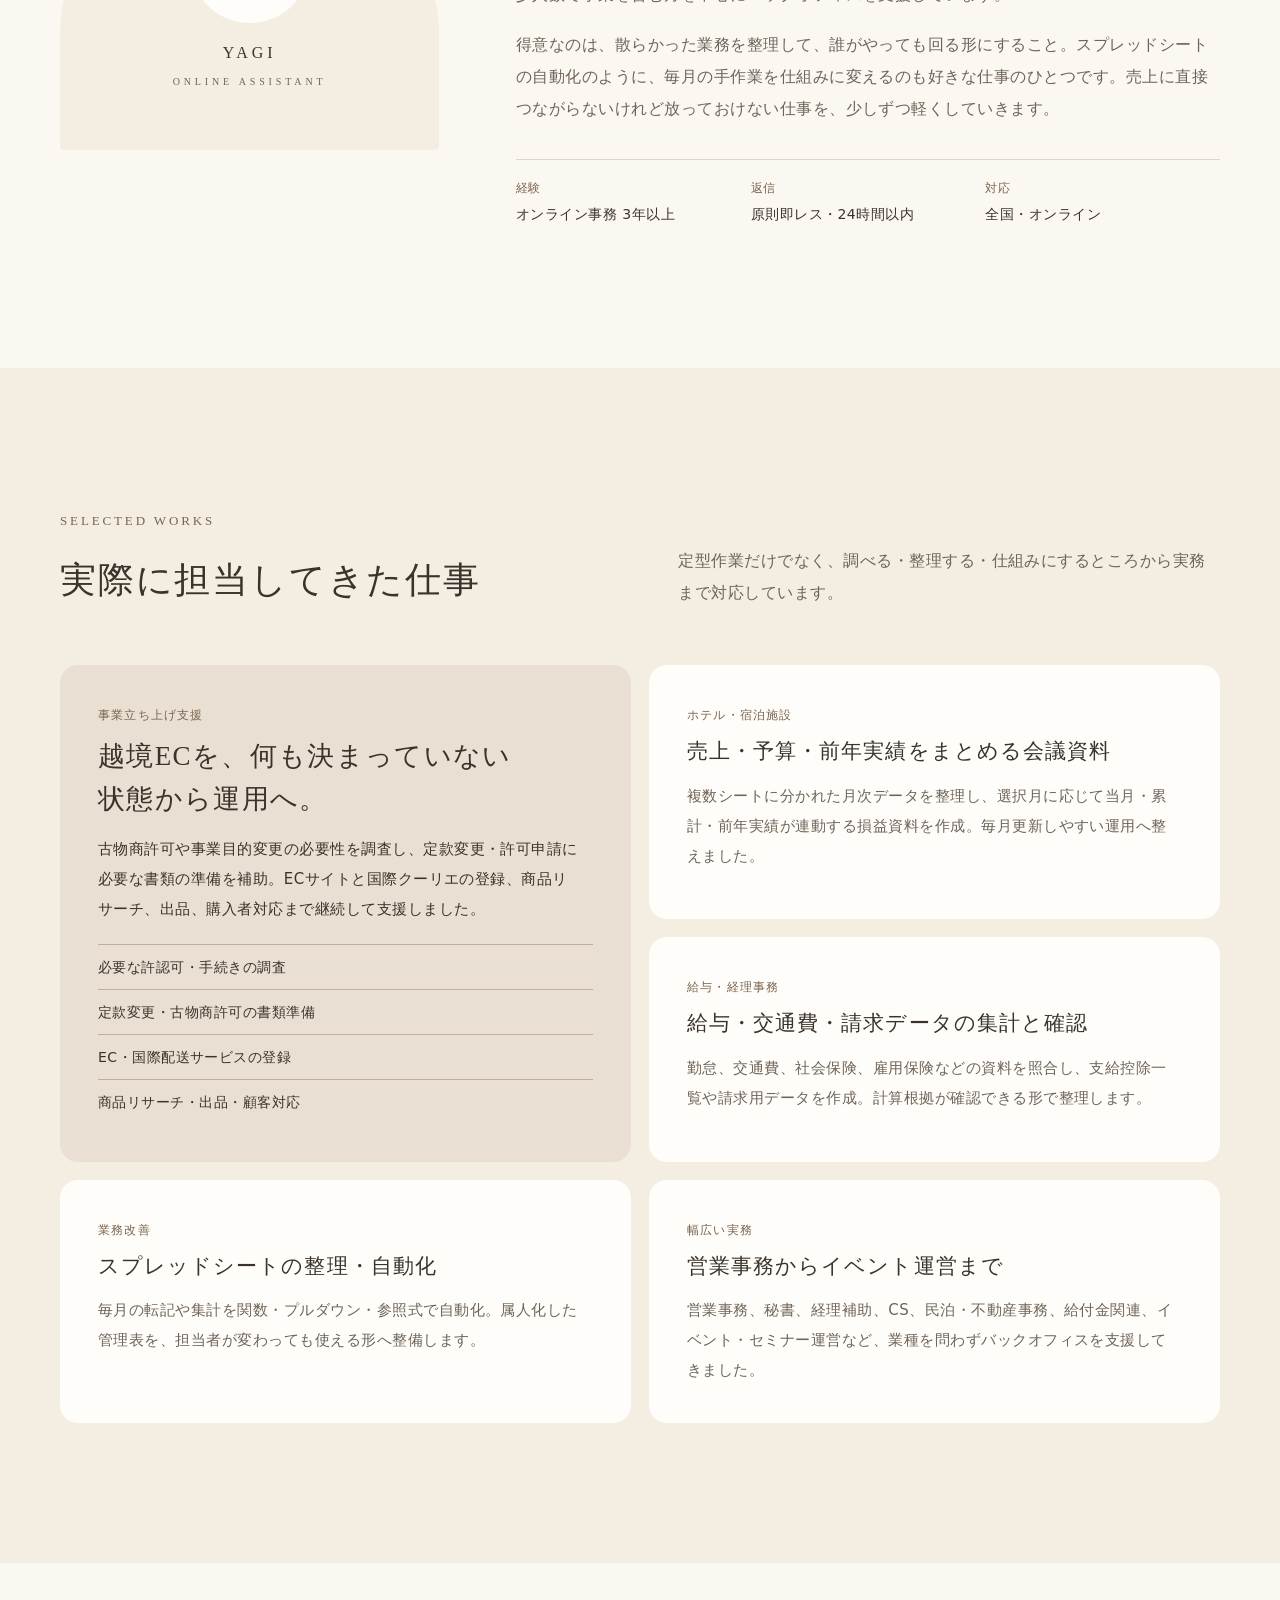
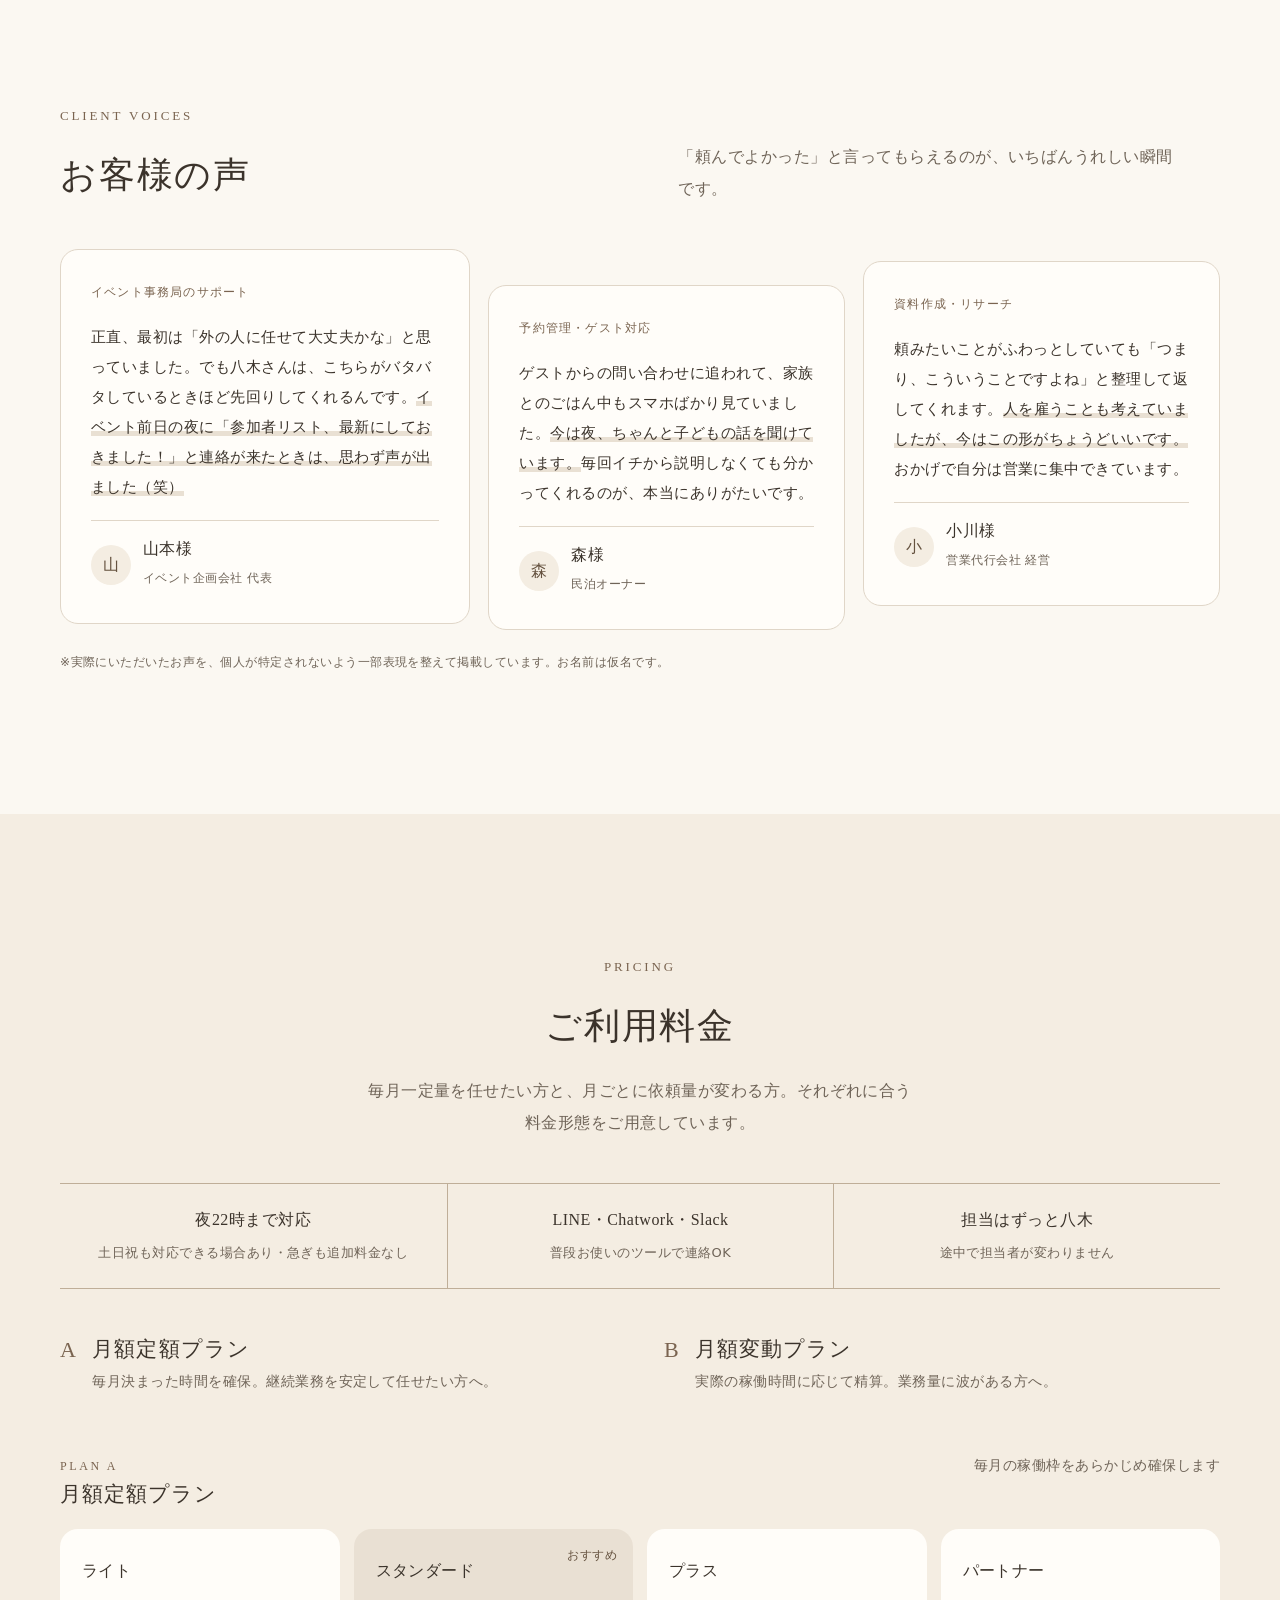
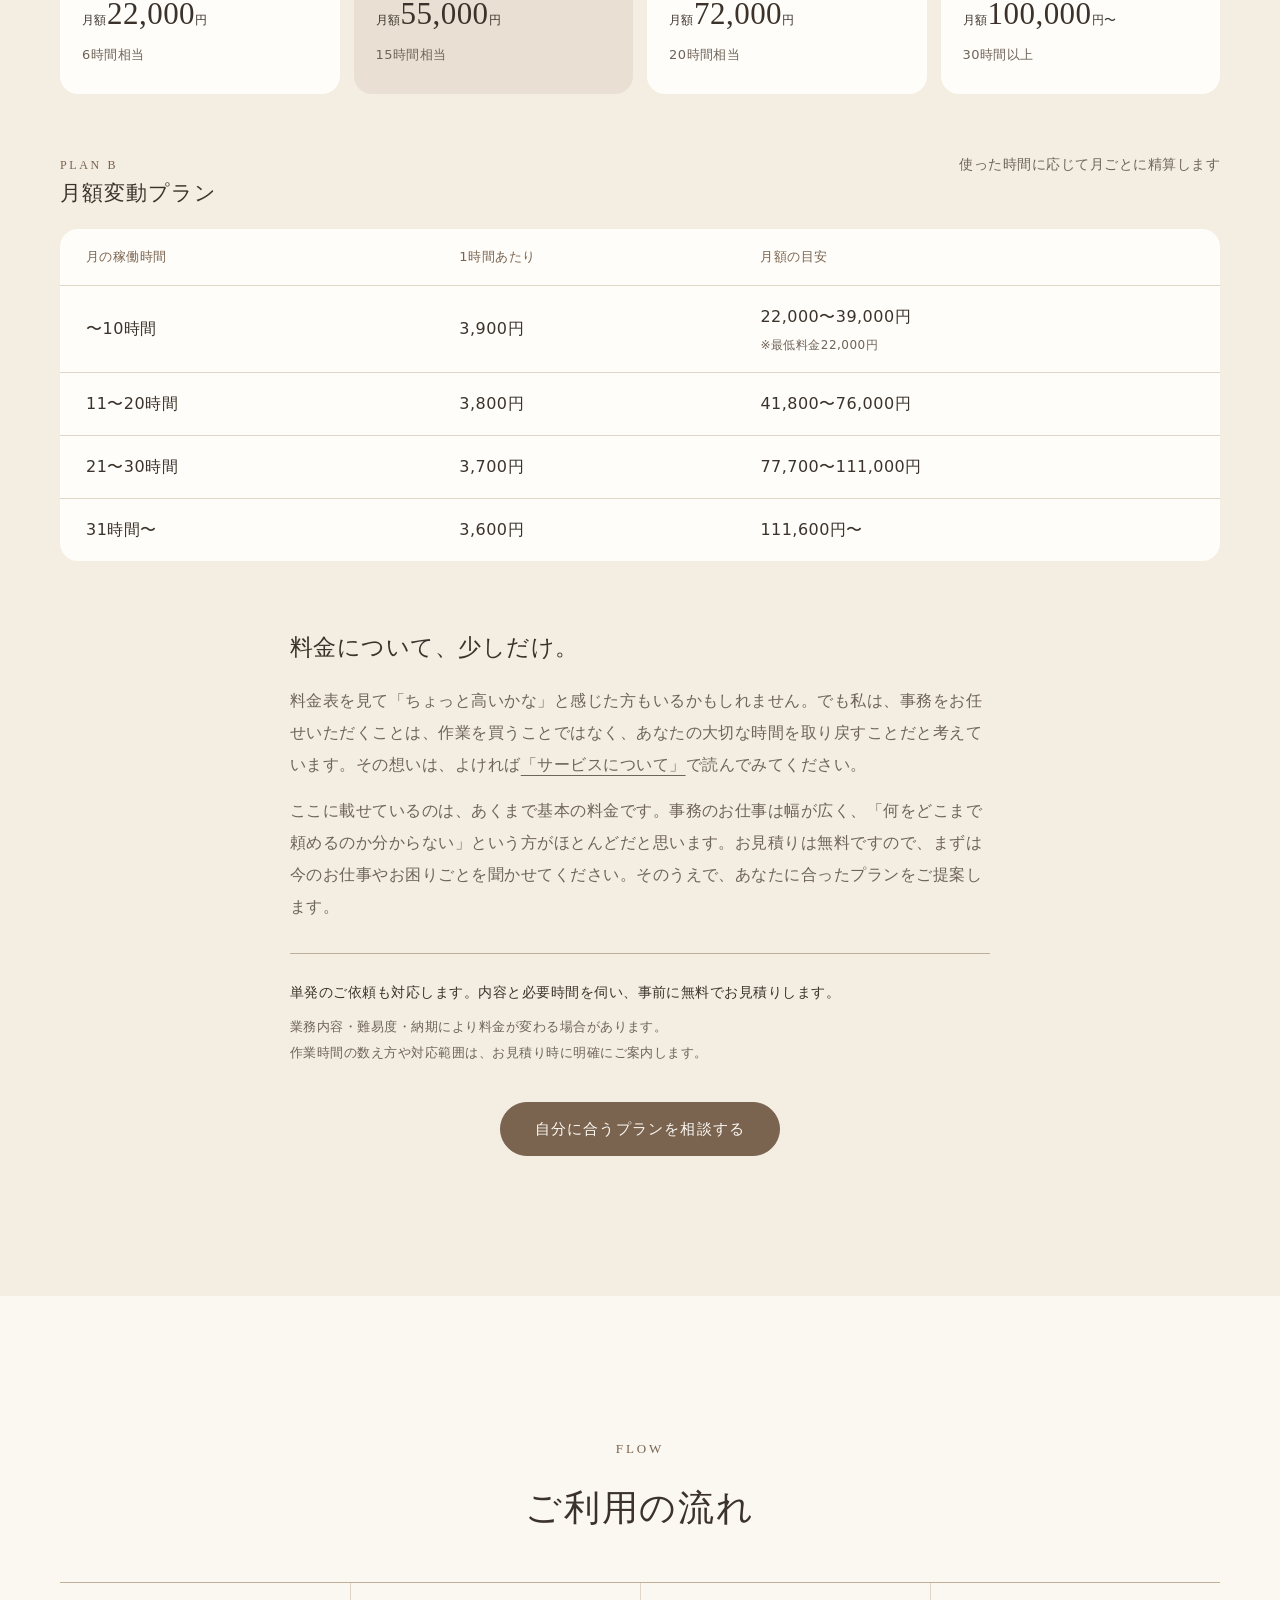
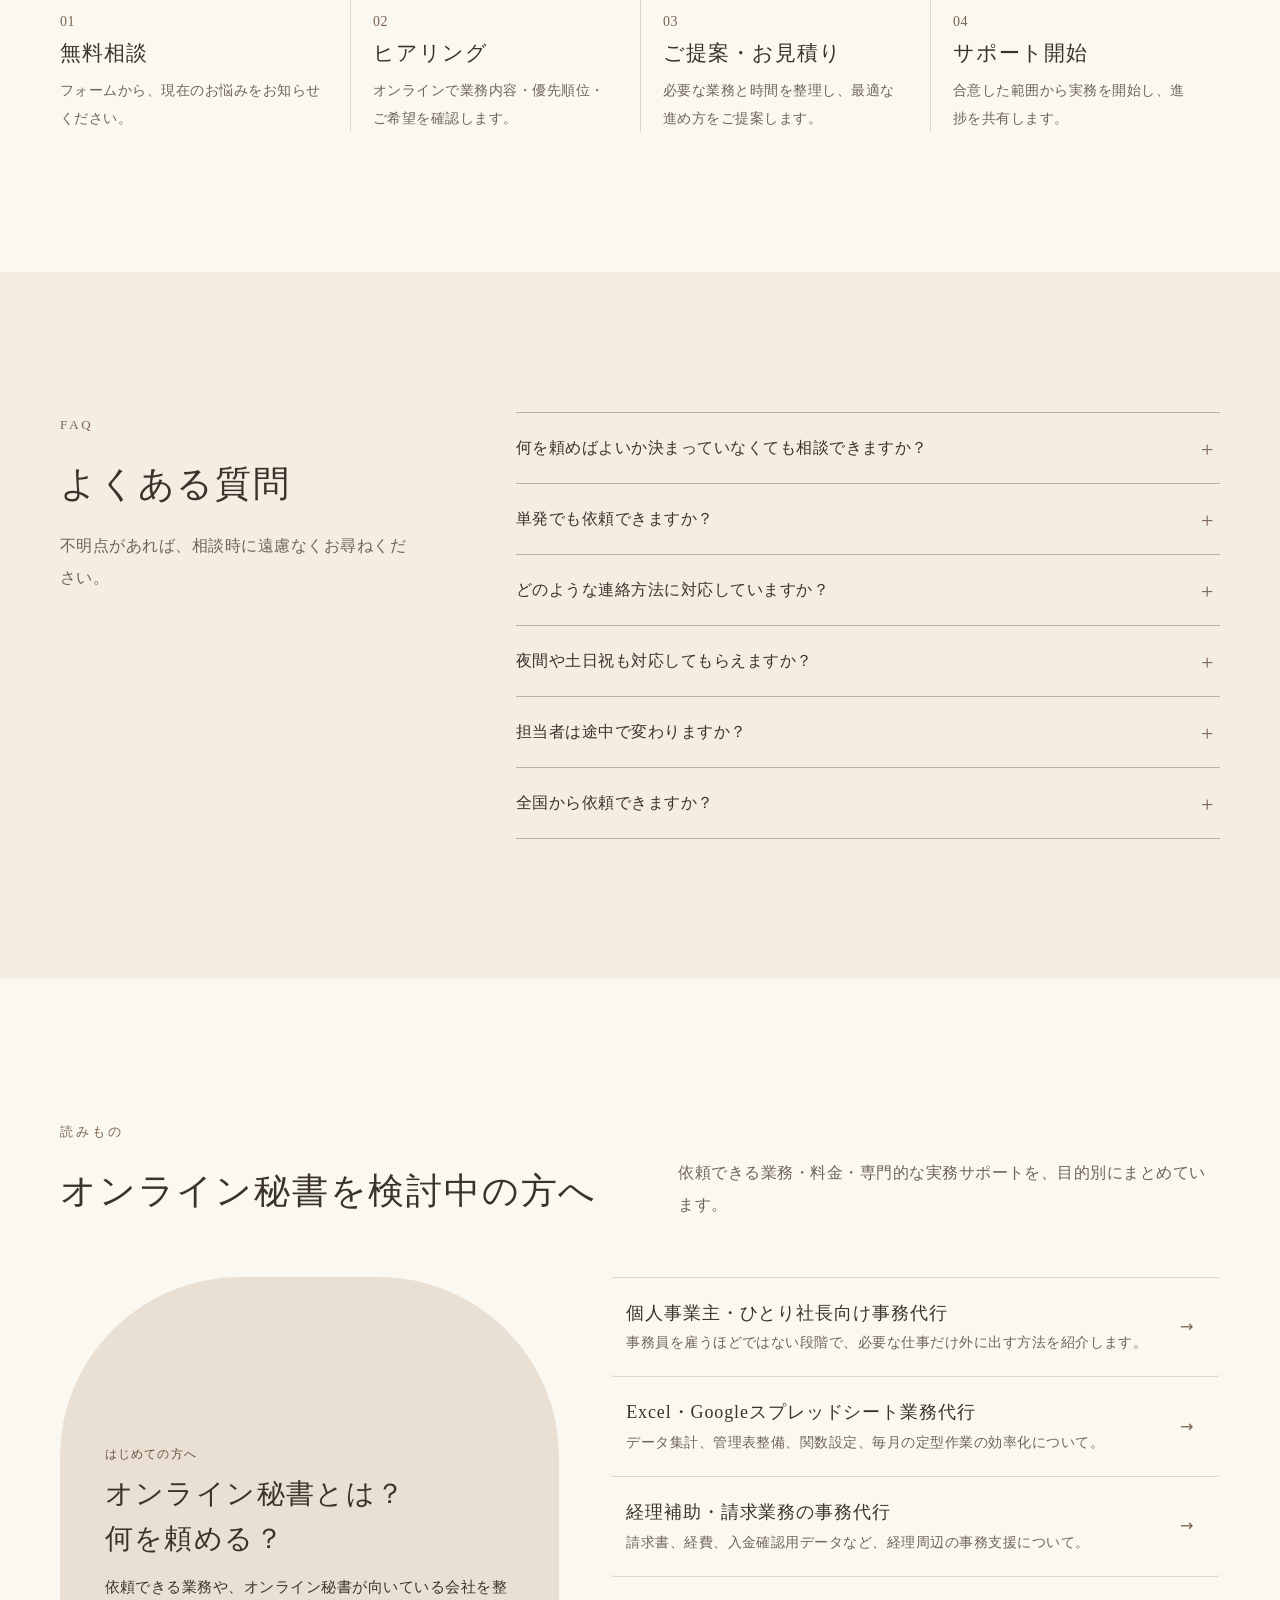
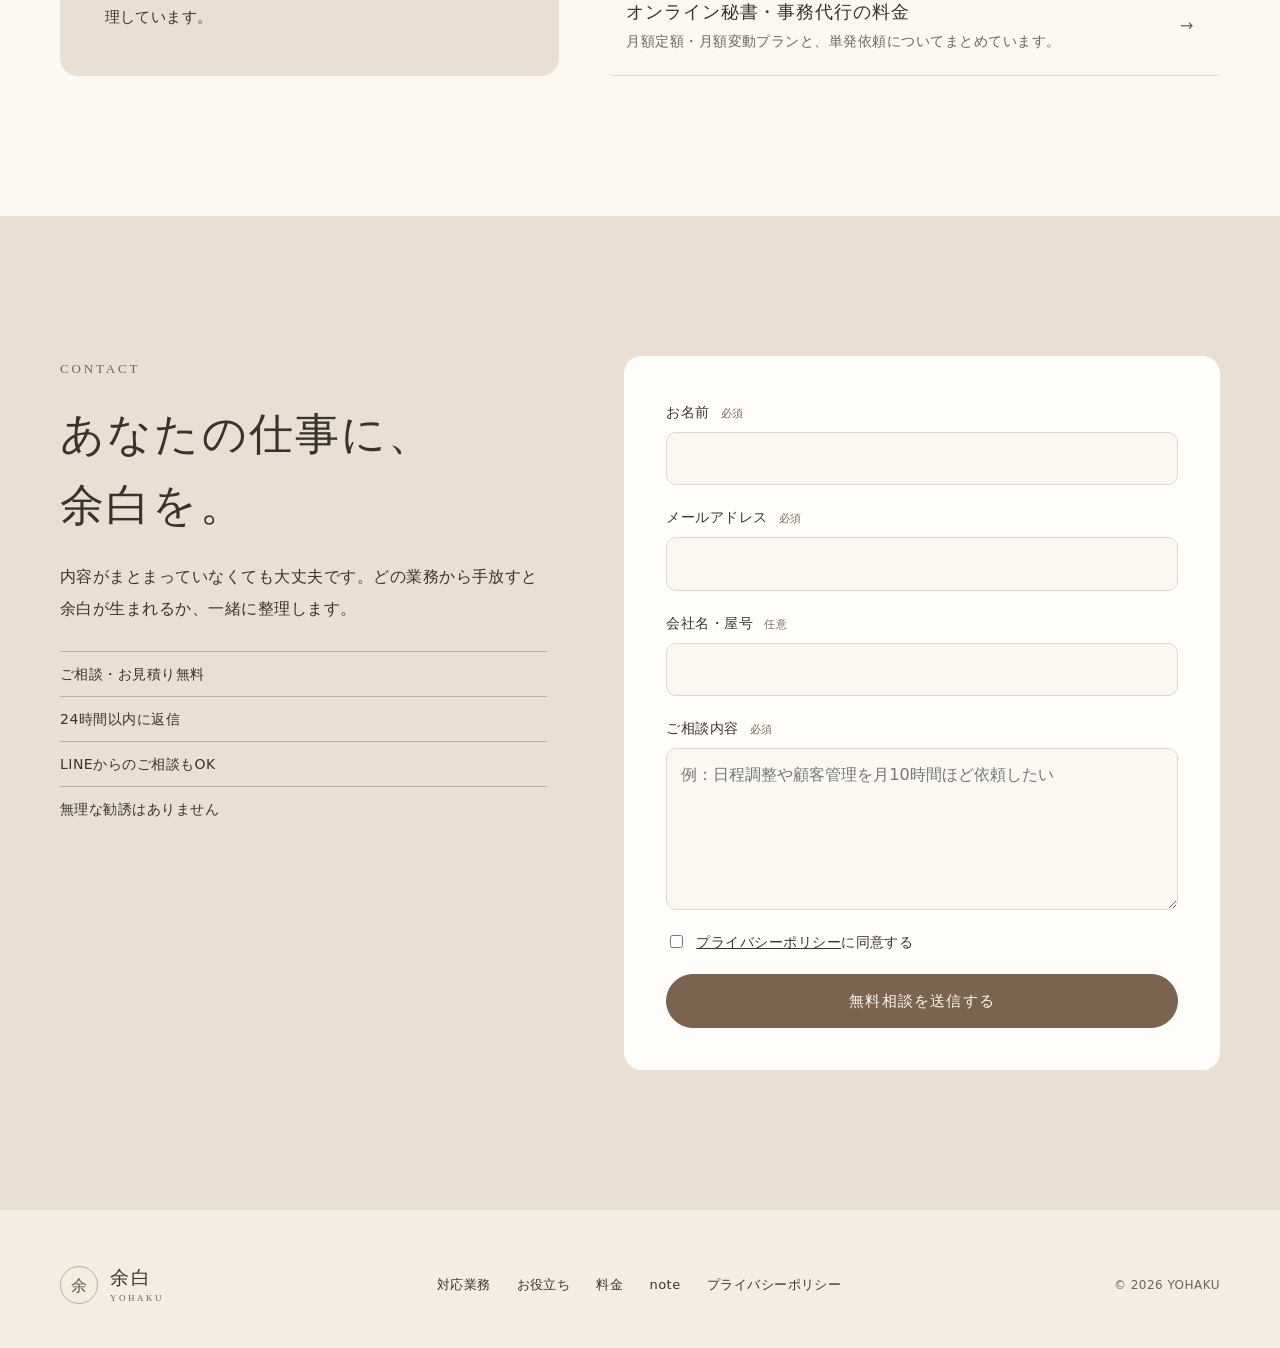
==== commit 72d1ea1a: "Unify site into warm beige YOHAKU design with shared stylesheet Replace styles.css, brand.css and se" ====
--- a/index.html
+++ b/index.html
@@ -20,10 +20,9 @@
   </script>
   <link rel="preconnect" href="https://fonts.googleapis.com" />
   <link rel="preconnect" href="https://fonts.gstatic.com" crossorigin />
-  <link href="https://fonts.googleapis.com/css2?family=Manrope:wght@300;400;500;600&family=Noto+Sans+JP:wght@300;400;500;600&display=swap" rel="stylesheet" />
-  <link rel="stylesheet" href="styles.css?v=20261010-13" />
-  <link rel="stylesheet" href="brand.css?v=20261010-13" />
-  <script src="script.js?v=20261010-8" defer></script>
+  <link href="https://fonts.googleapis.com/css2?family=Noto+Sans+JP:wght@400;500&family=Shippori+Mincho:wght@400;500;600&display=swap" rel="stylesheet" />
+  <link rel="stylesheet" href="yohaku.css?v=20261105-1" />
+  <script src="script.js?v=20261105-1" defer></script>
 </head>
 <body>
   <div class="page-loader" id="pageLoader" aria-hidden="true"><div class="page-loader__inner"><span class="page-loader__brand">YOHAKU</span><span class="page-loader__line"></span><small>あなたの仕事に、余白を。</small></div></div>
@@ -35,11 +34,10 @@
     <button class="nav-toggle" id="navToggle" type="button" aria-label="メニューを開く" aria-controls="nav" aria-expanded="false"><span></span><span></span><span></span></button>
   </div></header>
   <main>
-    <section class="hero"><div class="hero__dots" aria-hidden="true"></div><div class="container hero__grid">
+    <section class="hero"><div class="container hero__grid">
       <div class="hero__copy"><p class="kicker">ONLINE SECRETARY / BACK OFFICE SUPPORT</p><p class="hero__tagline">ひとり社長・個人事業主のためのオンライン秘書・事務代行</p><h1><span>あなたの仕事に、</span><br /><em>余白を。</em></h1><p class="hero__lead">メールの返信、日程調整、請求書づくり。後回しになりがちな事務を私が引き受けて、本業と、あなた自身の時間に使える「余白」をつくります。</p><div class="hero__actions"><a href="#contact" class="btn btn--primary">無料で相談する <b>→</b></a><a href="#pricing" class="text-link">料金を見る</a></div></div>
-      <div class="hero__visual" aria-hidden="true"><p class="hero__vertical">仕事にも、心にも、余白を。</p><div class="hero__monogram"><span>余</span></div><div class="hero__word"><span>Y</span><span>O</span><span>H</span><span>A</span><span>K</span><span>U</span></div><p class="hero__index">01 — YOHAKU</p></div>
+      <div class="hero__visual" aria-hidden="true"><p class="hero__vertical">仕事にも、心にも、余白を。</p><div class="hero__monogram"><span>余</span></div></div>
     </div><div class="hero__bottom"><p>SCROLL</p><ul class="hero__facts"><li><strong>3年以上</strong><span>オンライン事務経験</span></li><li><strong>24時間以内</strong><span>に必ず返信</span></li><li><strong>夜22時まで対応</strong><span>土日祝も対応できる場合あり</span></li><li><strong>月額2.2万円〜</strong><span>必要量に合わせて</span></li></ul></div></section>
-    <div class="marquee" aria-hidden="true"><div><span>MAKE SPACE FOR WHAT MATTERS</span><i>●</i><span>あなたの仕事に、余白を。</span><i>●</i><span>YOHAKU</span><i>●</i><span>MAKE SPACE FOR WHAT MATTERS</span><i>●</i><span>あなたの仕事に、余白を。</span><i>●</i><span>YOHAKU</span><i>●</i></div></div>
     <section class="intro" id="concept"><div class="container intro__grid"><div><p class="eyebrow">CONCEPT</p><h2>仕事にも、時間にも、<br />心にも余白を。</h2></div><div class="intro__text"><p>事務作業って、ひとつひとつは小さいのに、気づくと一日の大半を持っていかれますよね。</p><p><strong>私がやりたいのは、言われた作業をこなすことだけではありません。「どうしてこんなに手間がかかっているんだろう？」というところまで、一緒に見ていくことです。</strong></p><p>やり方が決まっていなくても大丈夫です。今どうやっているかを聞かせてもらえれば、手放せるところと、仕組みにすると楽になるところを一緒に探します。</p></div></div></section>
     <section class="owner-letter"><div class="container">
       <div class="owner-letter__intro"><p class="eyebrow">ひとり社長のあなたへ</p><div><h2>ひとりで抱える仕事を減らし、<br />本業と暮らしに使える時間を。</h2><p>ひとり社長の仕事は、本業だけではありませんよね。メール、予定の調整、入力、請求、確認、資料づくり。どれも小さな作業なのに、積み重なると考える時間まで奪っていきます。</p></div></div>
@@ -50,8 +48,8 @@
       <div class="owner-letter__future"><p class="eyebrow">その先に</p><h2>時間が戻ってきたら、<br />何に使いますか？</h2><div class="future-grid"><article><h3>本業に集中する</h3><p>提案、商談、商品づくりなど、経営者にしかできない仕事へ。</p></article><article><h3>次の一手を考える</h3><p>目先の作業から離れ、事業の未来を考える時間へ。</p></article><article><h3>家族と過ごす</h3><p>仕事のために後回しにしていた、大切な人との時間へ。</p></article><article><h3>きちんと休む</h3><p>余裕を取り戻し、落ち着いて判断できる自分へ。</p></article></div></div>
       <div class="owner-letter__closing"><p>私がお渡ししたいのは、作業の時間ではありません。</p><h2>仕事の流れを整え、<br />あなたに時間を戻すこと。</h2><p>製造業の品質管理で3年半、数字と向き合ってきた正確さと、オンライン事務で3年以上いろいろな現場を見てきた経験で、安心して任せてもらえる存在でいたいと思っています。</p><a href="#contact" class="btn btn--primary">抱えている仕事を相談する <b>→</b></a></div>
     </div></section>
-    <section class="services" id="services"><div class="container"><div class="section-heading"><div><p class="eyebrow">SERVICE</p><h2>必要なところから、柔軟に。</h2></div><p>日常的な事務から、業務整理・仕組み化まで。内容が固まっていない段階でもご相談ください。</p></div><div class="service-list"><article><div class="service-list__num">01</div><div><h3>秘書・日常事務</h3><p>日程調整、メール対応、資料作成、データ入力、リサーチ、議事録など</p></div><span>ONLINE SECRETARY</span></article><article><div class="service-list__num">02</div><div><h3>バックオフィス・経理補助</h3><p>請求書発行、入出金管理、経費整理、顧客管理、営業事務、CS対応など</p></div><span>BACK OFFICE</span></article><article><div class="service-list__num">03</div><div><h3>業務整理・効率化</h3><p>手順の見える化、マニュアル作成、スプレッドシート整備・自動化、管理方法の改善など</p></div><span>OPERATIONS</span></article><article><div class="service-list__num">04</div><div><h3>業界別・プロジェクト支援</h3><p>民泊・ホテル、不動産、イベント・セミナー、給付金関連事務、事業立ち上げの実務補助など</p></div><span>PROJECT SUPPORT</span></article></div><p class="service-note">※税務・法務など資格が必要な判断や代理行為は、対応範囲外または専門家との連携をご案内します。</p></div></section>
-    <section class="strength section-dark"><div class="container strength__grid"><div><p class="eyebrow eyebrow--light">私にできること</p><h2>正確さと改善力で、<br />任せたあとまで軽くする。</h2></div><div class="strength__items"><article><strong>01</strong><div><h3>品質管理で培った正確性</h3><p>製造業の品質管理で3年半、データ集計を担当。数字や情報を丁寧に扱い、抜け漏れを防ぎます。</p></div></article><article><strong>02</strong><div><h3>曖昧な依頼を整理する力</h3><p>「何から頼めばいいか分からない」状態から、目的・優先順位・手順を一緒に整理します。</p></div></article><article><strong>03</strong><div><h3>幅広い現場への対応力</h3><p>営業事務、経理補助、CS、宿泊・不動産、イベント運営など、多様な業務をオンラインで支援してきました。</p></div></article></div></div></section>
+    <section class="services" id="services"><div class="container"><div class="section-heading"><div><p class="eyebrow">SERVICE</p><h2>必要なところから、柔軟に。</h2></div><p>日常的な事務から、業務整理・仕組み化まで。内容が固まっていない段階でもご相談ください。</p></div><div class="service-list"><a class="service-row" href="online-secretary/"><span class="service-row__num">01</span><div><h3>秘書・日常事務</h3><p>日程調整、メール対応、資料作成、データ入力、リサーチ、議事録など</p></div><span class="service-row__go" aria-hidden="true">→</span></a><a class="service-row" href="accounting-support/"><span class="service-row__num">02</span><div><h3>バックオフィス・経理補助</h3><p>請求書発行、入出金管理、経費整理、顧客管理、営業事務、CS対応など</p></div><span class="service-row__go" aria-hidden="true">→</span></a><a class="service-row" href="spreadsheet/"><span class="service-row__num">03</span><div><h3>業務整理・効率化</h3><p>手順の見える化、マニュアル作成、スプレッドシート整備・自動化、管理方法の改善など</p></div><span class="service-row__go" aria-hidden="true">→</span></a><a class="service-row" href="small-business/"><span class="service-row__num">04</span><div><h3>業界別・プロジェクト支援</h3><p>民泊・ホテル、不動産、イベント・セミナー、給付金関連事務、事業立ち上げの実務補助など</p></div><span class="service-row__go" aria-hidden="true">→</span></a></div><p class="service-note">※税務・法務など資格が必要な判断や代理行為は、対応範囲外または専門家との連携をご案内します。</p></div></section>
+    <section class="strength"><div class="container strength__grid"><div><p class="eyebrow">私にできること</p><h2>正確さと改善力で、<br />任せたあとまで軽くする。</h2></div><div class="strength__items"><article><strong>01</strong><div><h3>品質管理で培った正確性</h3><p>製造業の品質管理で3年半、データ集計を担当。数字や情報を丁寧に扱い、抜け漏れを防ぎます。</p></div></article><article><strong>02</strong><div><h3>曖昧な依頼を整理する力</h3><p>「何から頼めばいいか分からない」状態から、目的・優先順位・手順を一緒に整理します。</p></div></article><article><strong>03</strong><div><h3>幅広い現場への対応力</h3><p>営業事務、経理補助、CS、宿泊・不動産、イベント運営など、多様な業務をオンラインで支援してきました。</p></div></article></div></div></section>
     <section class="profile" id="profile"><div class="container profile__grid"><div class="profile__portrait"><span>Y</span><p>YAGI<br /><small>ONLINE ASSISTANT</small></p></div><div class="profile__content"><p class="eyebrow">PROFILE</p><h2>はじめまして。<br />オンライン秘書の八木です。</h2><p>品質管理の会社員として3年半勤務したのち、オンラインでの事務代行へ。現在まで3年以上、少人数で事業を営む方を中心にバックオフィスを支援しています。</p><p>得意なのは、散らかった業務を整理して、誰がやっても回る形にすること。スプレッドシートの自動化のように、毎月の手作業を仕組みに変えるのも好きな仕事のひとつです。売上に直接つながらないけれど放っておけない仕事を、少しずつ軽くしていきます。</p><dl class="profile__meta"><div><dt>経験</dt><dd>オンライン事務 3年以上</dd></div><div><dt>返信</dt><dd>原則即レス・24時間以内</dd></div><div><dt>対応</dt><dd>全国・オンライン</dd></div></dl></div></div></section>
     <section class="works" id="works"><div class="container"><div class="section-heading works__heading"><div><p class="eyebrow">SELECTED WORKS</p><h2>実際に担当してきた仕事</h2></div><p>定型作業だけでなく、調べる・整理する・仕組みにするところから実務まで対応しています。</p></div><div class="works__grid">
       <article class="work-card work-card--large"><div class="work-card__tag">事業立ち上げ支援</div><span class="work-card__no">01</span><h3>越境ECを、何も決まっていない状態から運用へ。</h3><p>古物商許可や事業目的変更の必要性を調査し、定款変更・許可申請に必要な書類の準備を補助。ECサイトと国際クーリエの登録、商品リサーチ、出品、購入者対応まで継続して支援しました。</p><ul><li>必要な許認可・手続きの調査</li><li>定款変更・古物商許可の書類準備</li><li>EC・国際配送サービスの登録</li><li>商品リサーチ・出品・顧客対応</li></ul></article>
@@ -60,25 +58,22 @@
       <article class="work-card"><div class="work-card__tag">業務改善</div><span class="work-card__no">04</span><h3>スプレッドシートの整理・自動化</h3><p>毎月の転記や集計を関数・プルダウン・参照式で自動化。属人化した管理表を、担当者が変わっても使える形へ整備します。</p></article>
       <article class="work-card"><div class="work-card__tag">幅広い実務</div><span class="work-card__no">05</span><h3>営業事務からイベント運営まで</h3><p>営業事務、秘書、経理補助、CS、民泊・不動産事務、給付金関連、イベント・セミナー運営など、業種を問わずバックオフィスを支援してきました。</p></article>
     </div></div></section>
-    <section class="voices section-dark" id="voices"><div class="container"><div class="voices__head"><div><p class="eyebrow eyebrow--light">CLIENT VOICES</p><h2>お客様の声</h2></div><p>「頼んでよかった」と言ってもらえるのが、いちばんうれしい瞬間です。</p></div><div class="voices__grid">
+    <section class="voices" id="voices"><div class="container"><div class="voices__head"><div><p class="eyebrow">CLIENT VOICES</p><h2>お客様の声</h2></div><p>「頼んでよかった」と言ってもらえるのが、いちばんうれしい瞬間です。</p></div><div class="voices__grid">
       <figure><p class="voices__tag">イベント事務局のサポート</p><blockquote>正直、最初は「外の人に任せて大丈夫かな」と思っていました。でも八木さんは、こちらがバタバタしているときほど先回りしてくれるんです。<mark>イベント前日の夜に「参加者リスト、最新にしておきました！」と連絡が来たときは、思わず声が出ました（笑）</mark></blockquote><figcaption><span class="voices__avatar" aria-hidden="true">山</span><div><strong>山本様</strong><small>イベント企画会社 代表</small></div></figcaption></figure>
       <figure><p class="voices__tag">予約管理・ゲスト対応</p><blockquote>ゲストからの問い合わせに追われて、家族とのごはん中もスマホばかり見ていました。<mark>今は夜、ちゃんと子どもの話を聞けています。</mark>毎回イチから説明しなくても分かってくれるのが、本当にありがたいです。</blockquote><figcaption><span class="voices__avatar" aria-hidden="true">森</span><div><strong>森様</strong><small>民泊オーナー</small></div></figcaption></figure>
       <figure><p class="voices__tag">資料作成・リサーチ</p><blockquote>頼みたいことがふわっとしていても「つまり、こういうことですよね」と整理して返してくれます。<mark>人を雇うことも考えていましたが、今はこの形がちょうどいいです。</mark>おかげで自分は営業に集中できています。</blockquote><figcaption><span class="voices__avatar" aria-hidden="true">小</span><div><strong>小川様</strong><small>営業代行会社 経営</small></div></figcaption></figure>
     </div><p class="voices__note">※実際にいただいたお声を、個人が特定されないよう一部表現を整えて掲載しています。お名前は仮名です。</p></div></section>
-    <section class="pricing section-soft" id="pricing"><div class="container"><p class="eyebrow eyebrow--center">PRICING</p><h2 class="section-title">ご利用料金</h2><p class="section-lead">毎月一定量を任せたい方と、月ごとに依頼量が変わる方。それぞれに合う料金形態をご用意しています。</p><ul class="price-perks"><li><strong>夜22時まで対応</strong><span>土日祝も対応できる場合あり・急ぎも追加料金なし</span></li><li><strong>LINE・Chatwork・Slack</strong><span>普段お使いのツールで連絡OK</span></li><li><strong>担当はずっと八木</strong><span>途中で担当者が変わりません</span></li></ul><div class="plan-intro"><article><span>A</span><div><h3>月額定額プラン</h3><p>毎月決まった時間を確保。継続業務を安定して任せたい方へ。</p></div></article><article><span>B</span><div><h3>月額変動プラン</h3><p>実際の稼働時間に応じて精算。業務量に波がある方へ。</p></div></article></div>
+    <section class="pricing" id="pricing"><div class="container"><p class="eyebrow eyebrow--center">PRICING</p><h2 class="section-title">ご利用料金</h2><p class="section-lead">毎月一定量を任せたい方と、月ごとに依頼量が変わる方。それぞれに合う料金形態をご用意しています。</p><ul class="price-perks"><li><strong>夜22時まで対応</strong><span>土日祝も対応できる場合あり・急ぎも追加料金なし</span></li><li><strong>LINE・Chatwork・Slack</strong><span>普段お使いのツールで連絡OK</span></li><li><strong>担当はずっと八木</strong><span>途中で担当者が変わりません</span></li></ul><div class="plan-intro"><article><span>A</span><div><h3>月額定額プラン</h3><p>毎月決まった時間を確保。継続業務を安定して任せたい方へ。</p></div></article><article><span>B</span><div><h3>月額変動プラン</h3><p>実際の稼働時間に応じて精算。業務量に波がある方へ。</p></div></article></div>
       <div class="price-block"><div class="price-block__head"><div><span>PLAN A</span><h3>月額定額プラン</h3></div><p>毎月の稼働枠をあらかじめ確保します</p></div><div class="price-cards"><article><p>ライト</p><strong><small>月額</small>22,000<small>円</small></strong><div>6時間相当</div></article><article class="is-recommended"><b>おすすめ</b><p>スタンダード</p><strong><small>月額</small>55,000<small>円</small></strong><div>15時間相当</div></article><article><p>プラス</p><strong><small>月額</small>72,000<small>円</small></strong><div>20時間相当</div></article><article><p>パートナー</p><strong><small>月額</small>100,000<small>円〜</small></strong><div>30時間以上</div></article></div></div>
       <div class="price-block"><div class="price-block__head"><div><span>PLAN B</span><h3>月額変動プラン</h3></div><p>使った時間に応じて月ごとに精算します</p></div><div class="variable-table variable-table--simple variable-table--rate" role="table" aria-label="月額変動プラン料金表"><div class="variable-table__head" role="row"><span>月の稼働時間</span><span>1時間あたり</span><span>月額の目安</span></div><div role="row"><strong>〜10時間</strong><span class="variable-table__rate">3,900円</span><span>22,000〜39,000円<small>※最低料金22,000円</small></span></div><div role="row"><strong>11〜20時間</strong><span class="variable-table__rate">3,800円</span><span>41,800〜76,000円</span></div><div role="row"><strong>21〜30時間</strong><span class="variable-table__rate">3,700円</span><span>77,700〜111,000円</span></div><div role="row"><strong>31時間〜</strong><span class="variable-table__rate">3,600円</span><span>111,600円〜</span></div></div></div>
       <div class="price-message"><p class="price-message__title">料金について、少しだけ。</p><p>料金表を見て「ちょっと高いかな」と感じた方もいるかもしれません。でも私は、事務をお任せいただくことは、作業を買うことではなく、あなたの大切な時間を取り戻すことだと考えています。その想いは、よければ<a href="#concept">「サービスについて」</a>で読んでみてください。</p><p>ここに載せているのは、あくまで基本の料金です。事務のお仕事は幅が広く、「何をどこまで頼めるのか分からない」という方がほとんどだと思います。お見積りは無料ですので、まずは今のお仕事やお困りごとを聞かせてください。そのうえで、あなたに合ったプランをご提案します。</p></div><div class="price-notes"><p><strong>単発のご依頼も対応します。</strong>内容と必要時間を伺い、事前に無料でお見積りします。</p><ul><li>業務内容・難易度・納期により料金が変わる場合があります。</li><li>作業時間の数え方や対応範囲は、お見積り時に明確にご案内します。</li></ul></div><div class="center"><a href="#contact" class="btn btn--primary">自分に合うプランを相談する</a></div></div></section>
     <section class="flow" id="flow"><div class="container"><p class="eyebrow eyebrow--center">FLOW</p><h2 class="section-title">ご利用の流れ</h2><ol class="flow__list"><li><span>01</span><div><h3>無料相談</h3><p>フォームから、現在のお悩みをお知らせください。</p></div></li><li><span>02</span><div><h3>ヒアリング</h3><p>オンラインで業務内容・優先順位・ご希望を確認します。</p></div></li><li><span>03</span><div><h3>ご提案・お見積り</h3><p>必要な業務と時間を整理し、最適な進め方をご提案します。</p></div></li><li><span>04</span><div><h3>サポート開始</h3><p>合意した範囲から実務を開始し、進捗を共有します。</p></div></li></ol></div></section>
-    <section class="faq section-soft" id="faq"><div class="container faq__inner"><div><p class="eyebrow">FAQ</p><h2>よくある質問</h2><p>不明点があれば、相談時に遠慮なくお尋ねください。</p></div><div class="faq__list"><details><summary>何を頼めばよいか決まっていなくても相談できますか？</summary><p>はい。現在の業務と困りごとを伺い、手放せる作業の整理から一緒に進めます。</p></details><details><summary>単発でも依頼できますか？</summary><p>はい。内容と必要時間を確認のうえ、個別にお見積りします。</p></details><details><summary>どのような連絡方法に対応していますか？</summary><p>LINE、Chatwork、Slack、メール、オンライン会議に対応しています。普段お使いのツールに合わせますので、お気軽にご相談ください。</p></details><details><summary>夜間や土日祝も対応してもらえますか？</summary><p>夜は22時まで対応しています。土日祝は毎回ではありませんが、対応できる場合もありますので、お気軽にご相談ください。急ぎのご依頼も、追加料金なしでプランの料金内で対応します。</p></details><details><summary>担当者は途中で変わりますか？</summary><p>変わりません。最初から最後まで、八木が直接担当します。毎回イチから説明していただく必要はありません。</p></details><details><summary>全国から依頼できますか？</summary><p>はい。オンラインで全国に対応しています。</p></details></div></div></section>
-    <section class="services" id="guide"><div class="container"><div class="section-heading"><div><p class="eyebrow">GUIDE</p><h2>オンライン秘書を検討中の方へ</h2></div><p>依頼できる業務・料金・専門的な実務サポートを、目的別にまとめています。</p></div><div class="service-list">
-      <article><div class="service-list__num">01</div><div><h3><a href="online-secretary/">オンライン秘書とは？何を頼める？</a></h3><p>依頼できる業務や、オンライン秘書が向いている会社を整理しています。</p></div><span>GUIDE</span></article>
-      <article><div class="service-list__num">02</div><div><h3><a href="small-business/">個人事業主・ひとり社長向け事務代行</a></h3><p>事務員を雇うほどではない段階で、必要な仕事だけ外に出す方法を紹介します。</p></div><span>SMALL BUSINESS</span></article>
-      <article><div class="service-list__num">03</div><div><h3><a href="spreadsheet/">Excel・Googleスプレッドシート業務代行</a></h3><p>データ集計、管理表整備、関数設定、毎月の定型作業の効率化について。</p></div><span>SPREADSHEET</span></article>
-      <article><div class="service-list__num">04</div><div><h3><a href="accounting-support/">経理補助・請求業務の事務代行</a></h3><p>請求書、経費、入金確認用データなど、経理周辺の事務支援について。</p></div><span>ACCOUNTING</span></article>
-      <article><div class="service-list__num">05</div><div><h3><a href="price/">オンライン秘書・事務代行の料金</a></h3><p>月額定額・月額変動プランと、単発依頼についてまとめています。</p></div><span>PRICE</span></article>
+    <section class="faq" id="faq"><div class="container faq__inner"><div><p class="eyebrow">FAQ</p><h2>よくある質問</h2><p>不明点があれば、相談時に遠慮なくお尋ねください。</p></div><div class="faq__list"><details><summary>何を頼めばよいか決まっていなくても相談できますか？</summary><p>はい。現在の業務と困りごとを伺い、手放せる作業の整理から一緒に進めます。</p></details><details><summary>単発でも依頼できますか？</summary><p>はい。内容と必要時間を確認のうえ、個別にお見積りします。</p></details><details><summary>どのような連絡方法に対応していますか？</summary><p>LINE、Chatwork、Slack、メール、オンライン会議に対応しています。普段お使いのツールに合わせますので、お気軽にご相談ください。</p></details><details><summary>夜間や土日祝も対応してもらえますか？</summary><p>夜は22時まで対応しています。土日祝は毎回ではありませんが、対応できる場合もありますので、お気軽にご相談ください。急ぎのご依頼も、追加料金なしでプランの料金内で対応します。</p></details><details><summary>担当者は途中で変わりますか？</summary><p>変わりません。最初から最後まで、八木が直接担当します。毎回イチから説明していただく必要はありません。</p></details><details><summary>全国から依頼できますか？</summary><p>はい。オンラインで全国に対応しています。</p></details></div></div></section>
+    <section class="guide-home" id="guide"><div class="container"><div class="section-heading"><div><p class="eyebrow">読みもの</p><h2>オンライン秘書を検討中の方へ</h2></div><p>依頼できる業務・料金・専門的な実務サポートを、目的別にまとめています。</p></div><div class="guide-home__grid">
+      <a class="guide-feature" href="online-secretary/"><small>はじめての方へ</small><h3>オンライン秘書とは？何を頼める？</h3><p>依頼できる業務や、オンライン秘書が向いている会社を整理しています。</p></a>
+      <div><a class="row-link" href="small-business/"><div><h3>個人事業主・ひとり社長向け事務代行</h3><small>事務員を雇うほどではない段階で、必要な仕事だけ外に出す方法を紹介します。</small></div><span aria-hidden="true">→</span></a><a class="row-link" href="spreadsheet/"><div><h3>Excel・Googleスプレッドシート業務代行</h3><small>データ集計、管理表整備、関数設定、毎月の定型作業の効率化について。</small></div><span aria-hidden="true">→</span></a><a class="row-link" href="accounting-support/"><div><h3>経理補助・請求業務の事務代行</h3><small>請求書、経費、入金確認用データなど、経理周辺の事務支援について。</small></div><span aria-hidden="true">→</span></a><a class="row-link" href="price/"><div><h3>オンライン秘書・事務代行の料金</h3><small>月額定額・月額変動プランと、単発依頼についてまとめています。</small></div><span aria-hidden="true">→</span></a></div>
     </div></div></section>
-    <section class="contact" id="contact"><div class="container contact__grid"><div class="contact__copy"><p class="eyebrow eyebrow--light">CONTACT</p><h2>あなたの仕事に、<br />余白を。</h2><p>内容がまとまっていなくても大丈夫です。どの業務から手放すと余白が生まれるか、一緒に整理します。</p><ul><li>ご相談・お見積り無料</li><li>24時間以内に返信</li><li>LINEからのご相談もOK</li><li>無理な勧誘はありません</li></ul></div><form class="contact-form" id="contactForm" novalidate><input type="hidden" name="_subject" value="【余白（YOHAKU）】お問い合わせがありました" /><input type="text" name="_honey" class="hp-field" tabindex="-1" autocomplete="off" aria-hidden="true" /><label>お名前 <span>必須</span><input type="text" name="name" autocomplete="name" required /></label><label>メールアドレス <span>必須</span><input type="email" name="email" autocomplete="email" required /></label><label>会社名・屋号 <small>任意</small><input type="text" name="company" autocomplete="organization" /></label><label>ご相談内容 <span>必須</span><textarea name="message" rows="5" placeholder="例：日程調整や顧客管理を月10時間ほど依頼したい" required></textarea></label><label class="privacy-check"><input type="checkbox" name="privacy_agree" required /> <span><a href="privacy.html" target="_blank" rel="noopener">プライバシーポリシー</a>に同意する</span></label><button type="submit" class="btn btn--accent">無料相談を送信する</button><p class="form-message form-message--success" id="formThanks" hidden>ありがとうございます。お問い合わせを送信しました。</p><p class="form-message form-message--error" id="formError" hidden>送信できませんでした。時間をおいて再度お試しください。</p></form></div></section>
+    <section class="contact" id="contact"><div class="container contact__grid"><div class="contact__copy"><p class="eyebrow">CONTACT</p><h2>あなたの仕事に、<br />余白を。</h2><p>内容がまとまっていなくても大丈夫です。どの業務から手放すと余白が生まれるか、一緒に整理します。</p><ul><li>ご相談・お見積り無料</li><li>24時間以内に返信</li><li>LINEからのご相談もOK</li><li>無理な勧誘はありません</li></ul></div><form class="contact-form" id="contactForm" novalidate><input type="hidden" name="_subject" value="【余白（YOHAKU）】お問い合わせがありました" /><input type="text" name="_honey" class="hp-field" tabindex="-1" autocomplete="off" aria-hidden="true" /><label>お名前 <span>必須</span><input type="text" name="name" autocomplete="name" required /></label><label>メールアドレス <span>必須</span><input type="email" name="email" autocomplete="email" required /></label><label>会社名・屋号 <small>任意</small><input type="text" name="company" autocomplete="organization" /></label><label>ご相談内容 <span>必須</span><textarea name="message" rows="5" placeholder="例：日程調整や顧客管理を月10時間ほど依頼したい" required></textarea></label><label class="privacy-check"><input type="checkbox" name="privacy_agree" required /> <span><a href="privacy.html" target="_blank" rel="noopener">プライバシーポリシー</a>に同意する</span></label><button type="submit" class="btn">無料相談を送信する</button><p class="form-message form-message--success" id="formThanks" hidden>ありがとうございます。お問い合わせを送信しました。</p><p class="form-message form-message--error" id="formError" hidden>送信できませんでした。時間をおいて再度お試しください。</p></form></div></section>
   </main>
   <footer class="footer"><div class="container footer__inner"><a href="#top" class="logo logo--footer"><span class="logo__mark">余</span><span>余白<small>YOHAKU</small></span></a><div><a href="#services">対応業務</a><a href="online-secretary/">お役立ち</a><a href="#pricing">料金</a><a href="https://note.com/roudoungdesu" target="_blank" rel="noopener">note</a><a href="privacy.html">プライバシーポリシー</a></div><p>© 2026 YOHAKU</p></div></footer>
 </body>
--- a/yohaku.css
+++ b/yohaku.css
@@ -0,0 +1,466 @@
+/* 余白（YOHAKU）共通スタイル — トップ・読みもの・プライバシーポリシーで共有 */
+
+:root {
+  --ivory: #fbf8f2;
+  --paper: #fffdf9;
+  --beige: #f4ede2;
+  --greige: #e9e0d3;
+  --line: #e0d6c8;
+  --line-strong: #bfae98;
+  --brown: #7a6450;
+  --brown-deep: #65523f;
+  --ink: #3b332b;
+  --muted: #6f6458;
+  --serif: "Shippori Mincho", "Yu Mincho", "Hiragino Mincho ProN", serif;
+  --sans: "Noto Sans JP", "Hiragino Sans", "Yu Gothic", system-ui, sans-serif;
+  --radius: 18px;
+  --wide: 1160px;
+  --read: 920px;
+  --ease: cubic-bezier(.2, .7, .2, 1);
+}
+
+*, *::before, *::after { box-sizing: border-box; }
+html { scroll-behavior: smooth; scroll-padding-top: 96px; -webkit-text-size-adjust: 100%; }
+body { margin: 0; background: var(--ivory); color: var(--ink); font-family: var(--sans); font-size: 16px; line-height: 2; letter-spacing: .03em; -webkit-font-smoothing: antialiased; }
+body.is-loading { overflow: hidden; }
+img { max-width: 100%; }
+a { color: inherit; }
+ul, ol { margin: 0; padding: 0; list-style: none; }
+p { margin: 0; }
+h1, h2, h3 { margin: 0; font-family: var(--serif); font-weight: 500; line-height: 1.6; letter-spacing: .05em; font-feature-settings: "palt"; word-break: auto-phrase; text-wrap: balance; }
+h1 { font-size: clamp(30px, 4.4vw, 50px); line-height: 1.55; }
+h2 { font-size: clamp(25px, 3vw, 36px); }
+h3 { font-size: clamp(18px, 1.7vw, 21px); }
+p, li, dd { line-break: strict; text-wrap: pretty; }
+:focus-visible { outline: 2px solid var(--brown); outline-offset: 3px; border-radius: 4px; }
+
+.container { width: min(var(--wide), calc(100% - 48px)); margin-inline: auto; }
+.eyebrow, .kicker { margin-bottom: 18px; color: var(--brown); font-family: var(--serif); font-size: 13px; font-weight: 500; letter-spacing: .22em; }
+.eyebrow--center { text-align: center; }
+.center { text-align: center; }
+.section-title { text-align: center; }
+.section-lead { max-width: 34em; margin: 20px auto 0; color: var(--muted); text-align: center; }
+
+/* ボタン */
+.btn { display: inline-flex; align-items: center; justify-content: center; gap: 12px; padding: 15px 34px; border: 1px solid var(--brown); border-radius: 999px; background: var(--brown); color: var(--ivory); font: 500 15px/1.5 var(--sans); letter-spacing: .08em; text-decoration: none; cursor: pointer; transition: background .3s var(--ease), border-color .3s var(--ease); }
+.btn:hover { background: var(--brown-deep); border-color: var(--brown-deep); }
+.btn b { font-weight: 400; transition: transform .3s var(--ease); }
+.btn:hover b { transform: translateX(3px); }
+.btn--sm { padding: 9px 22px; font-size: 13px; }
+.btn--soft { background: transparent; color: var(--brown-deep); }
+.btn--soft:hover { background: var(--beige); border-color: var(--brown); }
+.text-link { color: var(--brown-deep); font-size: 15px; text-decoration: underline; text-decoration-color: var(--line-strong); text-underline-offset: 6px; transition: text-decoration-color .3s; }
+.text-link:hover { text-decoration-color: var(--brown); }
+
+/* ヘッダー */
+.header { position: sticky; top: 0; z-index: 40; background: rgba(251, 248, 242, .9); backdrop-filter: blur(10px); border-bottom: 1px solid transparent; transition: border-color .3s; }
+.header.is-scrolled, .header--line { border-bottom-color: var(--line); }
+.header__inner { display: flex; align-items: center; justify-content: space-between; gap: 24px; min-height: 76px; }
+.logo { display: inline-flex; align-items: center; gap: 12px; font-family: var(--serif); font-size: 19px; font-weight: 500; line-height: 1.2; letter-spacing: .12em; text-decoration: none; }
+.logo small { display: block; margin-top: 3px; color: var(--muted); font-size: 9px; letter-spacing: .28em; }
+.logo__mark { display: grid; place-items: center; width: 38px; height: 38px; border: 1px solid var(--line-strong); border-radius: 50%; color: var(--brown-deep); font-size: 16px; letter-spacing: 0; }
+.nav { display: flex; align-items: center; gap: 30px; font-size: 14px; }
+.nav a { color: var(--ink); text-decoration: none; transition: color .25s; }
+.nav a:hover, .nav a[aria-current] { color: var(--brown); }
+.nav-toggle { display: none; width: 42px; height: 42px; padding: 0; border: 0; background: none; cursor: pointer; }
+.nav-toggle span { display: block; width: 22px; height: 1px; margin: 6px auto; background: var(--ink); }
+
+/* フッター */
+.footer { padding: 56px 0 44px; background: var(--beige); font-size: 13px; }
+.footer__inner { display: flex; flex-wrap: wrap; align-items: center; justify-content: space-between; gap: 18px 36px; }
+.footer__inner > div { display: flex; flex-wrap: wrap; gap: 8px 26px; }
+.footer__inner a { text-decoration: none; }
+.footer__inner > div a:hover { color: var(--brown); }
+.footer__inner p { color: var(--muted); font-size: 12px; }
+
+/* ローディング・スクロール */
+.page-loader { position: fixed; inset: 0; z-index: 90; display: grid; place-items: center; background: var(--ivory); transition: opacity .7s var(--ease), visibility .7s; }
+.page-loader.is-hidden { opacity: 0; visibility: hidden; }
+.page-loader__inner { display: grid; justify-items: center; gap: 16px; }
+.page-loader__brand { font-family: var(--serif); font-size: 20px; letter-spacing: .4em; }
+.page-loader__line { width: 72px; height: 1px; background: var(--line-strong); transform-origin: left; animation: loader-line 1.1s var(--ease) both; }
+.page-loader small { color: var(--muted); font-size: 12px; letter-spacing: .14em; }
+.scroll-progress { position: fixed; top: 0; left: 0; z-index: 50; width: 100%; height: 2px; background: var(--line-strong); transform: scaleX(0); transform-origin: left; }
+.reveal { opacity: 0; transform: translateY(18px); transition: opacity .9s var(--ease), transform .9s var(--ease); }
+.reveal.is-visible { opacity: 1; transform: none; }
+.reveal-stagger > * { opacity: 0; transform: translateY(14px); transition: opacity .8s var(--ease), transform .8s var(--ease); }
+.reveal-stagger.is-visible > * { opacity: 1; transform: none; }
+.reveal-stagger.is-visible > :nth-child(2) { transition-delay: .08s; }
+.reveal-stagger.is-visible > :nth-child(3) { transition-delay: .16s; }
+.reveal-stagger.is-visible > :nth-child(4) { transition-delay: .24s; }
+.reveal-stagger.is-visible > :nth-child(n+5) { transition-delay: .32s; }
+@keyframes loader-line { from { transform: scaleX(0); } to { transform: scaleX(1); } }
+@keyframes rise { from { opacity: 0; transform: translateY(14px); } to { opacity: 1; transform: none; } }
+@keyframes breathe { 0%, 100% { transform: translate(var(--mouse-x, 0), var(--mouse-y, 0)) scale(1); } 50% { transform: translate(var(--mouse-x, 0), var(--mouse-y, 0)) scale(1.025); } }
+
+/* ===== トップ ===== */
+.hero { padding: clamp(40px, 6vw, 84px) 0 0; }
+.hero__grid { display: grid; grid-template-columns: minmax(0, 1.15fr) minmax(0, .85fr); gap: clamp(32px, 6vw, 88px); align-items: center; }
+.hero__copy > * { animation: rise 1.1s var(--ease) both; }
+.hero__copy > :nth-child(2) { animation-delay: .08s; }
+.hero__copy > :nth-child(3) { animation-delay: .16s; }
+.hero__copy > :nth-child(n+4) { animation-delay: .26s; }
+.hero .kicker { margin-bottom: 10px; font-size: 11px; }
+.hero__tagline { color: var(--muted); font-size: 15px; }
+.hero h1 { margin: 26px 0 28px; font-size: clamp(40px, 5.6vw, 72px); line-height: 1.45; letter-spacing: .06em; }
+.hero h1 span, .hero h1 em { font-style: normal; white-space: nowrap; }
+.hero__lead { max-width: 30em; color: var(--muted); }
+.hero__actions { display: flex; flex-wrap: wrap; align-items: center; gap: 18px 30px; margin-top: 38px; }
+.hero__visual { position: relative; display: grid; place-items: center; aspect-ratio: 4 / 5; max-height: 600px; border-radius: 999px 999px 24px 24px; background: linear-gradient(180deg, var(--beige), var(--greige)); overflow: hidden; }
+.hero__monogram { font-family: var(--serif); font-size: clamp(130px, 17vw, 230px); line-height: 1; color: var(--paper); animation: breathe 9s ease-in-out infinite; }
+.hero__vertical { position: absolute; top: 19%; right: 13%; color: var(--brown-deep); font-family: var(--serif); font-size: 15px; letter-spacing: .32em; writing-mode: vertical-rl; }
+.hero__bottom { margin-top: clamp(40px, 5vw, 64px); border-top: 1px solid var(--line); }
+.hero__bottom > p { display: none; }
+.hero__facts { display: grid; grid-template-columns: repeat(4, 1fr); width: min(var(--wide), calc(100% - 48px)); margin-inline: auto; }
+.hero__facts li { padding: 24px 22px; border-left: 1px solid var(--line); }
+.hero__facts li:first-child { border-left: 0; padding-left: 0; }
+.hero__facts strong { display: block; font-family: var(--serif); font-size: 18px; font-weight: 500; }
+.hero__facts span { color: var(--muted); font-size: 12px; }
+
+.intro { padding: clamp(84px, 11vw, 150px) 0; }
+.intro__grid { display: grid; grid-template-columns: 1fr 1fr; gap: clamp(32px, 7vw, 100px); align-items: start; }
+.intro__text { display: grid; gap: 22px; color: var(--muted); }
+.intro__text strong { color: var(--ink); font-weight: 500; }
+
+.owner-letter { padding: clamp(84px, 11vw, 140px) 0; background: var(--beige); }
+.owner-letter__intro { display: grid; grid-template-columns: .55fr 1.45fr; gap: clamp(24px, 5vw, 70px); }
+.owner-letter__intro h2 { margin-bottom: 26px; }
+.owner-letter__intro > div > p { max-width: 38em; color: var(--muted); }
+.owner-checks { display: grid; grid-template-columns: .55fr 1.45fr; gap: clamp(24px, 5vw, 70px); margin-top: clamp(56px, 7vw, 90px); }
+.owner-checks__lead { font-family: var(--serif); font-size: clamp(19px, 2vw, 24px); line-height: 1.8; }
+.owner-checks li { display: flex; gap: 18px; padding: 15px 0; border-bottom: 1px solid var(--line-strong); }
+.owner-checks li:first-child { border-top: 1px solid var(--line-strong); }
+.owner-checks li span { flex: none; width: 2.4em; color: var(--brown); font-family: var(--serif); font-size: 13px; line-height: 2.4; }
+.owner-letter__message { max-width: 720px; margin: clamp(70px, 9vw, 120px) auto; text-align: center; }
+.owner-letter__message p { margin-bottom: 16px; color: var(--muted); }
+.owner-letter__message strong { display: block; font-family: var(--serif); font-size: clamp(22px, 2.6vw, 31px); font-weight: 500; line-height: 1.8; }
+.owner-letter__solution { display: grid; grid-template-columns: 1fr 1fr; gap: clamp(32px, 6vw, 90px); }
+.owner-letter__body { display: grid; gap: 20px; align-content: start; color: var(--muted); }
+.compare-grid { display: grid; grid-template-columns: .9fr 1.1fr; gap: 20px; margin-top: 48px; align-items: stretch; }
+.compare-grid article { padding: clamp(26px, 3vw, 40px); border-radius: var(--radius); border: 1px solid var(--line-strong); }
+.compare-grid__yohaku { background: var(--paper); border-color: var(--paper) !important; box-shadow: 0 10px 34px rgba(101, 82, 63, .07); }
+.compare-grid article > p { color: var(--brown); font-family: var(--serif); font-size: 12px; letter-spacing: .22em; }
+.compare-grid h3 { margin: 6px 0 16px; }
+.compare-grid li { padding: 9px 0; border-top: 1px solid var(--line); color: var(--muted); font-size: 15px; }
+.owner-letter__future { margin-top: clamp(70px, 9vw, 120px); }
+.future-grid { display: grid; grid-template-columns: repeat(4, 1fr); gap: 0; margin-top: 36px; border-top: 1px solid var(--line-strong); }
+.future-grid article { padding: 26px 24px 8px 0; }
+.future-grid article + article { padding-left: 24px; border-left: 1px solid var(--line); }
+.future-grid p { margin-top: 8px; color: var(--muted); font-size: 14px; }
+.owner-letter__closing { max-width: 680px; margin: clamp(70px, 9vw, 120px) auto 0; text-align: center; }
+.owner-letter__closing > p:first-child { color: var(--muted); }
+.owner-letter__closing h2 { margin: 12px 0 22px; }
+.owner-letter__closing > p:not(:first-child) { margin-bottom: 32px; color: var(--muted); }
+
+.services { padding: clamp(84px, 11vw, 140px) 0; }
+.section-heading { display: grid; grid-template-columns: 1fr 1fr; gap: 24px clamp(32px, 6vw, 90px); align-items: end; margin-bottom: clamp(36px, 5vw, 56px); }
+.section-heading > p { color: var(--muted); }
+.service-row { display: grid; grid-template-columns: 64px minmax(0, 1fr) 28px; gap: 8px 20px; align-items: baseline; padding: 26px 18px; border-top: 1px solid var(--line); border-radius: 4px; text-decoration: none; transition: background .3s var(--ease); }
+.service-list > :last-child { border-bottom: 1px solid var(--line); }
+.service-row:hover { background: var(--beige); }
+.service-row__num { color: var(--brown); font-family: var(--serif); font-size: 14px; }
+.service-row p { margin-top: 4px; color: var(--muted); font-size: 15px; }
+.service-row__go { color: var(--brown); transition: transform .3s var(--ease); }
+.service-row:hover .service-row__go { transform: translateX(4px); }
+.service-note { margin-top: 22px; color: var(--muted); font-size: 13px; }
+
+.strength { padding: clamp(84px, 11vw, 140px) 0; background: var(--greige); }
+.strength__grid { display: grid; grid-template-columns: .85fr 1.15fr; gap: clamp(32px, 6vw, 90px); }
+.strength__items { display: grid; gap: 30px; }
+.strength__items article { display: grid; grid-template-columns: 48px 1fr; gap: 6px; }
+.strength__items strong { color: var(--brown-deep); font-family: var(--serif); font-size: 14px; font-weight: 500; line-height: 2.4; }
+.strength__items p { color: var(--ink); font-size: 15px; }
+
+.profile { padding: clamp(84px, 11vw, 140px) 0; }
+.profile__grid { display: grid; grid-template-columns: .7fr 1.3fr; gap: clamp(32px, 6vw, 90px); align-items: center; }
+.profile__portrait { display: grid; justify-items: center; gap: 16px; padding: 56px 24px; border-radius: 999px 999px 24px 24px; background: var(--beige); text-align: center; }
+.profile__portrait > span { display: grid; place-items: center; width: 120px; height: 120px; border-radius: 50%; background: var(--paper); color: var(--brown-deep); font-family: var(--serif); font-size: 44px; }
+.profile__portrait p { font-family: var(--serif); letter-spacing: .24em; line-height: 1.7; }
+.profile__portrait small { color: var(--muted); font-size: 10px; }
+.profile__content > p:not(.eyebrow) { margin-top: 18px; color: var(--muted); }
+.profile__meta { display: grid; grid-template-columns: repeat(3, 1fr); margin: 34px 0 0; border-top: 1px solid var(--line); }
+.profile__meta div { padding: 16px 12px 0 0; }
+.profile__meta dt { color: var(--brown); font-size: 12px; }
+.profile__meta dd { margin: 0; font-size: 14px; }
+
+.works { padding: clamp(84px, 11vw, 140px) 0; background: var(--beige); }
+.works__grid { display: grid; grid-template-columns: repeat(2, 1fr); gap: 18px; }
+.work-card { position: relative; padding: clamp(26px, 3vw, 38px); border-radius: var(--radius); background: var(--paper); }
+.work-card--large { grid-row: span 2; background: var(--greige); }
+.work-card__tag { color: var(--brown); font-size: 12px; letter-spacing: .1em; }
+.work-card__no { display: none; }
+.work-card h3 { margin: 8px 0 12px; }
+.work-card--large h3 { font-size: clamp(21px, 2.2vw, 27px); }
+.work-card p { color: var(--muted); font-size: 15px; }
+.work-card--large p { color: var(--ink); }
+.work-card ul { margin-top: 20px; }
+.work-card li { padding: 8px 0; border-top: 1px solid var(--line-strong); font-size: 14px; }
+
+.voices { padding: clamp(84px, 11vw, 140px) 0; }
+.voices__head { display: grid; grid-template-columns: 1fr 1fr; gap: 20px clamp(32px, 6vw, 90px); align-items: end; margin-bottom: 44px; }
+.voices__head > p { color: var(--muted); }
+.voices__grid { display: grid; grid-template-columns: 1.15fr 1fr 1fr; gap: 18px; align-items: start; }
+.voices__grid figure { display: grid; gap: 18px; margin: 0; padding: 30px; border: 1px solid var(--line); border-radius: var(--radius); background: var(--paper); }
+.voices__grid figure:nth-child(2) { margin-top: 36px; }
+.voices__grid figure:nth-child(3) { margin-top: 12px; }
+.voices__tag { color: var(--brown); font-size: 12px; letter-spacing: .1em; }
+.voices blockquote { margin: 0; font-size: 15px; }
+.voices blockquote mark { background: linear-gradient(transparent 70%, var(--greige) 70%); color: inherit; }
+.voices figcaption { display: flex; align-items: center; gap: 12px; padding-top: 16px; border-top: 1px solid var(--line); }
+.voices__avatar { display: grid; place-items: center; flex: none; width: 40px; height: 40px; border-radius: 50%; background: var(--beige); color: var(--brown-deep); font-family: var(--serif); }
+.voices figcaption strong { display: block; font-weight: 500; line-height: 1.5; }
+.voices figcaption small { color: var(--muted); font-size: 12px; }
+.voices__note { margin-top: 20px; color: var(--muted); font-size: 12px; }
+
+.pricing { padding: clamp(84px, 11vw, 140px) 0; background: var(--beige); }
+.price-perks { display: grid; grid-template-columns: repeat(3, 1fr); margin-top: 44px; border-block: 1px solid var(--line-strong); }
+.price-perks li { padding: 20px 22px; text-align: center; }
+.price-perks li + li { border-left: 1px solid var(--line-strong); }
+.price-perks strong { display: block; font-family: var(--serif); font-weight: 500; }
+.price-perks span { color: var(--muted); font-size: 13px; }
+.plan-intro { display: grid; grid-template-columns: 1fr 1fr; gap: 16px 48px; margin-top: 44px; }
+.plan-intro article { display: flex; gap: 16px; }
+.plan-intro span { flex: none; color: var(--brown); font-family: var(--serif); font-size: 22px; line-height: 1.5; }
+.plan-intro p { color: var(--muted); font-size: 14px; }
+.price-block { margin-top: 56px; }
+.price-block__head { display: flex; flex-wrap: wrap; align-items: baseline; justify-content: space-between; gap: 4px 24px; margin-bottom: 18px; }
+.price-block__head span { display: block; color: var(--brown); font-family: var(--serif); font-size: 12px; letter-spacing: .22em; }
+.price-block__head > p { color: var(--muted); font-size: 14px; }
+.price-cards { display: grid; grid-template-columns: repeat(4, 1fr); gap: 14px; }
+.price-cards article { position: relative; display: grid; gap: 4px; padding: 26px 22px; border-radius: var(--radius); background: var(--paper); }
+.price-cards article.is-recommended { background: var(--greige); }
+.price-cards b { position: absolute; top: 14px; right: 16px; color: var(--brown-deep); font-size: 12px; font-weight: 500; }
+.price-cards strong { font-family: var(--serif); font-size: clamp(25px, 2.5vw, 31px); font-weight: 500; line-height: 1.5; white-space: nowrap; }
+.price-cards strong small { font-family: var(--sans); font-size: 12px; font-weight: 400; }
+.price-cards article > div { color: var(--muted); font-size: 13px; }
+.variable-table { border-radius: var(--radius); background: var(--paper); overflow: hidden; }
+.variable-table > div { display: grid; grid-template-columns: 1fr .8fr 1.2fr; gap: 12px; align-items: center; padding: 15px 26px; border-top: 1px solid var(--line); }
+.variable-table__head { border-top: 0 !important; color: var(--brown); font-size: 13px; }
+.variable-table strong { font-weight: 500; }
+.variable-table small { display: block; color: var(--muted); font-size: 12px; }
+.price-message { max-width: 700px; margin: 64px auto 0; }
+.price-message__title { margin-bottom: 14px; font-family: var(--serif); font-size: clamp(19px, 2vw, 23px); }
+.price-message p:not(.price-message__title) { margin-bottom: 14px; color: var(--muted); }
+.price-message a { text-underline-offset: 5px; }
+.price-notes { max-width: 700px; margin: 30px auto 36px; padding-top: 24px; border-top: 1px solid var(--line-strong); font-size: 14px; }
+.price-notes p { margin-bottom: 8px; }
+.price-notes strong { font-weight: 500; }
+.price-notes li { color: var(--muted); font-size: 13px; }
+
+.flow { padding: clamp(84px, 11vw, 140px) 0; }
+.flow__list { display: grid; grid-template-columns: repeat(4, 1fr); margin-top: 44px; border-top: 1px solid var(--line-strong); }
+.flow__list li { padding: 22px 22px 0 0; }
+.flow__list li + li { padding-left: 22px; border-left: 1px solid var(--line); }
+.flow__list span { color: var(--brown); font-family: var(--serif); font-size: 14px; }
+.flow__list p { margin-top: 6px; color: var(--muted); font-size: 14px; }
+
+.faq { padding: clamp(84px, 11vw, 140px) 0; background: var(--beige); }
+.faq__inner { display: grid; grid-template-columns: .7fr 1.3fr; gap: clamp(32px, 6vw, 90px); }
+.faq__inner > div:first-child > p:last-child { margin-top: 16px; color: var(--muted); }
+.faq__list details { border-bottom: 1px solid var(--line-strong); }
+.faq__list details:first-child { border-top: 1px solid var(--line-strong); }
+.faq__list summary { position: relative; padding: 19px 36px 19px 0; font-weight: 500; cursor: pointer; list-style: none; }
+.faq__list summary::-webkit-details-marker { display: none; }
+.faq__list summary::after { content: "+"; position: absolute; top: 15px; right: 6px; color: var(--brown); font-family: var(--serif); font-size: 22px; font-weight: 400; }
+.faq__list details[open] summary::after { content: "−"; }
+.faq__list details p { padding-bottom: 20px; color: var(--muted); font-size: 15px; }
+
+.guide-home { padding: clamp(84px, 11vw, 140px) 0; }
+.guide-home__grid { display: grid; grid-template-columns: .9fr 1.1fr; gap: 20px clamp(24px, 4vw, 56px); align-items: stretch; }
+.guide-feature { display: flex; flex-direction: column; justify-content: flex-end; min-height: 340px; padding: clamp(28px, 3.4vw, 44px); border: 1px solid var(--greige); border-radius: 180px 180px var(--radius) var(--radius); background: var(--greige); text-decoration: none; transition: background .3s var(--ease), border-color .3s var(--ease), transform .3s var(--ease); }
+.guide-feature:hover { background: #e4d9ca; border-color: var(--line-strong); transform: translateY(-2px); }
+.guide-feature small { color: var(--brown-deep); font-size: 12px; letter-spacing: .1em; }
+.guide-feature h3 { margin: 6px 0 10px; font-size: clamp(22px, 2.3vw, 28px); }
+.guide-feature p { font-size: 15px; }
+
+/* リンクの行（トップのガイド・読みものの関連ページで共通） */
+.row-link { display: grid; grid-template-columns: minmax(0, 1fr) 24px; gap: 2px 18px; align-items: center; padding: 20px 16px; border-bottom: 1px solid var(--line); border-radius: 4px; text-decoration: none; transition: background .3s var(--ease), transform .3s var(--ease); }
+.row-link:first-child { border-top: 1px solid var(--line); }
+.row-link:hover { background: var(--beige); transform: translateY(-1px); }
+.row-link strong, .row-link h3 { display: block; font-family: var(--serif); font-size: 18px; font-weight: 500; line-height: 1.7; letter-spacing: .05em; word-break: auto-phrase; }
+.row-link small { display: block; color: var(--muted); font-size: 14px; }
+.row-link > span:last-child { color: var(--brown); transition: transform .3s var(--ease); }
+.row-link:hover > span:last-child { transform: translateX(4px); }
+
+.contact { padding: clamp(84px, 11vw, 140px) 0; background: var(--greige); }
+.contact__grid { display: grid; grid-template-columns: .9fr 1.1fr; gap: clamp(32px, 6vw, 90px); align-items: start; }
+.contact__copy h2 { font-size: clamp(30px, 3.8vw, 44px); }
+.contact__copy > p:not(.eyebrow) { margin-top: 20px; }
+.contact__copy ul { margin-top: 26px; font-size: 14px; }
+.contact__copy li { padding: 8px 0; border-top: 1px solid var(--line-strong); }
+.contact-form { display: grid; gap: 18px; padding: clamp(24px, 3.4vw, 42px); border-radius: var(--radius); background: var(--paper); }
+.contact-form label { display: block; font-size: 14px; font-weight: 500; }
+.contact-form label > span, .contact-form label > small { display: inline; margin-left: 6px; color: var(--brown); font-size: 11px; font-weight: 400; }
+.contact-form input:not([type="checkbox"]), .contact-form textarea { display: block; width: 100%; margin-top: 6px; padding: 12px 14px; border: 1px solid var(--line); border-radius: 10px; background: var(--ivory); color: var(--ink); font: 400 16px/1.7 var(--sans); transition: border-color .25s; }
+.contact-form input:focus, .contact-form textarea:focus { border-color: var(--brown); outline: none; }
+.contact-form .privacy-check { display: flex; align-items: center; gap: 10px; font-weight: 400; }
+.privacy-check > span { margin: 0 !important; color: var(--ink) !important; font-size: 14px !important; }
+.hp-field { position: absolute; left: -9999px; }
+.form-message { padding: 12px 16px; border-radius: 10px; background: var(--beige); font-size: 14px; }
+.form-message[hidden] { display: none; }
+
+/* ===== 読みもの（サービス解説ページ） ===== */
+.crumbs { padding-top: 26px; color: var(--muted); font-size: 12px; }
+.crumbs a { text-decoration: none; }
+.crumbs a:hover { color: var(--brown); }
+.crumbs span { margin-inline: 8px; color: var(--line-strong); }
+
+.read-hero { display: grid; grid-template-columns: minmax(0, 1.25fr) minmax(0, .75fr); gap: clamp(32px, 6vw, 84px); align-items: end; padding: clamp(52px, 7vw, 92px) 0 clamp(56px, 7vw, 96px); }
+.read-hero > * { animation: rise 1s var(--ease) both; }
+.read-hero > :nth-child(2) { animation-delay: .1s; }
+.read-hero h1 { margin-bottom: 24px; }
+.read-hero__lead { max-width: 33em; color: var(--muted); font-size: clamp(15px, 1.4vw, 17px); }
+.read-hero__lead--voice { color: var(--ink); font-family: var(--serif); font-size: clamp(18px, 1.9vw, 22px); line-height: 2; }
+.read-hero .text-link { display: inline-block; margin-top: 26px; }
+
+.toc { padding-left: 26px; border-left: 1px solid var(--line-strong); font-size: 14px; }
+.toc p { margin-bottom: 6px; color: var(--brown); font-family: var(--serif); font-size: 12px; letter-spacing: .2em; }
+.toc a { display: block; padding: 7px 0; line-height: 1.7; text-decoration: none; transition: color .25s, transform .25s var(--ease); }
+.toc a:hover { color: var(--brown); transform: translateX(3px); }
+
+.read-hero__price { padding: 30px 32px; border-radius: 120px 120px var(--radius) var(--radius); background: var(--greige); text-align: center; }
+.read-hero__price small { display: block; color: var(--brown-deep); font-size: 13px; }
+.read-hero__price strong { display: block; margin: 2px 0; font-family: var(--serif); font-size: clamp(32px, 3.6vw, 42px); font-weight: 500; line-height: 1.5; }
+
+/* 章の基本形：左に見出し、右に本文 */
+.chapter { display: grid; grid-template-columns: minmax(0, .8fr) minmax(0, 1.2fr); gap: 20px clamp(32px, 6vw, 84px); padding: clamp(56px, 7vw, 92px) 0; border-top: 1px solid var(--line); }
+.chapter__body > p + p { margin-top: 18px; }
+.chapter__body > p { color: var(--muted); }
+
+/* 全幅の帯 */
+.band { padding: clamp(60px, 8vw, 104px) 0; background: var(--beige); }
+.band--greige { background: var(--greige); }
+.band + .chapter { border-top: 0; }
+.band__split { display: grid; grid-template-columns: minmax(0, 1.2fr) minmax(0, .8fr); gap: clamp(32px, 6vw, 72px); align-items: start; }
+.band h2 { margin-bottom: 26px; }
+
+/* 一文で見せる章 */
+.statement { max-width: var(--read); margin-inline: auto; padding: clamp(68px, 9vw, 120px) 0; text-align: center; }
+.statement h2 { margin-bottom: 26px; }
+.statement p { max-width: 36em; margin-inline: auto; color: var(--muted); }
+.statement p + p { margin-top: 16px; }
+
+/* 静かな章（できないこと等） */
+.quiet { max-width: 700px; margin-inline: auto; padding: clamp(52px, 7vw, 84px) 0; }
+.quiet h2 { margin-bottom: 14px; font-size: clamp(20px, 2vw, 24px); }
+.quiet p { color: var(--muted); font-size: 15px; }
+
+/* 項目の見せ方は章ごとに変える */
+.pairs { display: grid; grid-template-columns: 1fr 1fr; gap: 0 clamp(24px, 4vw, 48px); margin-top: 26px; }
+.pairs article { padding: 20px 0; border-top: 1px solid var(--line); }
+.pairs h3 { margin-bottom: 4px; }
+.pairs p { color: var(--muted); font-size: 15px; }
+.pairs--paper { gap: 14px; margin-top: 0; }
+.pairs--paper article { padding: 26px 28px; border: 0; border-radius: var(--radius); background: var(--paper); }
+.pairs--paper article:nth-child(even) { transform: translateY(18px); }
+
+.ledger { border-bottom: 1px solid var(--line-strong); }
+.ledger article { display: grid; grid-template-columns: minmax(0, .8fr) minmax(0, 1.2fr); gap: 4px 28px; padding: 20px 0; border-top: 1px solid var(--line-strong); }
+.ledger p { color: var(--muted); font-size: 15px; }
+
+.ticks li { position: relative; padding: 11px 0 11px 26px; border-bottom: 1px solid var(--line-strong); }
+.ticks li::before { content: ""; position: absolute; top: 24px; left: 2px; width: 12px; height: 1px; background: var(--brown); }
+.ticks--two { display: grid; grid-template-columns: 1fr 1fr; gap: 0 36px; }
+.ticks + p { margin-top: 24px; }
+
+.memo { padding: 26px 28px; border-radius: var(--radius); background: var(--paper); font-size: 15px; color: var(--muted); }
+.memo strong { display: block; word-break: auto-phrase; text-wrap: balance; margin-bottom: 8px; color: var(--ink); font-family: var(--serif); font-size: 17px; font-weight: 500; line-height: 1.8; }
+.chapter__body > .memo { margin-top: 26px; background: var(--beige); }
+
+/* 表 */
+.table-wrap { overflow-x: auto; }
+.table { width: 100%; border-collapse: collapse; font-size: 15px; }
+.table th, .table td { padding: 15px 14px; border-bottom: 1px solid var(--line); text-align: left; vertical-align: top; font-weight: 400; }
+.table thead th { border-bottom: 1px solid var(--line-strong); color: var(--brown); font-size: 13px; }
+.table tbody th { font-weight: 500; }
+.table .is-us { background: rgba(233, 224, 211, .45); }
+.table .num { font-family: var(--serif); font-size: 18px; white-space: nowrap; }
+.table small { display: block; color: var(--muted); font-size: 12px; }
+.table tr.is-pick th, .table tr.is-pick td { background: rgba(233, 224, 211, .45); }
+
+/* 関連ページ・ご相談 */
+.next-read { display: grid; grid-template-columns: minmax(0, .8fr) minmax(0, 1.2fr); gap: 20px clamp(32px, 6vw, 84px); padding: clamp(56px, 7vw, 92px) 0; border-top: 1px solid var(--line); }
+.next-read h2 { font-size: clamp(20px, 2vw, 24px); }
+
+.invite-wrap { padding-bottom: clamp(64px, 8vw, 104px); }
+.invite { display: grid; grid-template-columns: minmax(0, 1fr) auto; gap: 18px 40px; align-items: center; padding: clamp(32px, 4.4vw, 56px); border: 1px solid var(--greige); border-radius: 28px; background: var(--greige); text-decoration: none; transition: background .3s var(--ease), border-color .3s var(--ease), transform .3s var(--ease); }
+.invite:hover { background: #e4d9ca; border-color: var(--line-strong); transform: translateY(-2px); }
+.invite h2 { margin-bottom: 10px; font-size: clamp(21px, 2.3vw, 28px); }
+.invite p { max-width: 34em; font-size: 15px; }
+.invite__go { display: inline-flex; align-items: center; gap: 10px; padding: 13px 28px; border-radius: 999px; background: var(--brown); color: var(--ivory); font-size: 14px; letter-spacing: .08em; white-space: nowrap; transition: background .3s var(--ease); }
+.invite:hover .invite__go { background: var(--brown-deep); }
+
+/* プライバシーポリシー */
+.policy { max-width: 760px; margin-inline: auto; padding: clamp(40px, 6vw, 72px) 24px clamp(72px, 9vw, 110px); }
+.policy h1 { margin-bottom: 22px; font-size: clamp(26px, 3.4vw, 36px); }
+.policy__intro { padding-bottom: 34px; color: var(--muted); }
+.policy section { padding: 26px 0; border-top: 1px solid var(--line); }
+.policy h2 { margin-bottom: 8px; font-size: 18px; }
+.policy section p, .policy section li { color: var(--muted); font-size: 15px; }
+.policy section ul { padding-left: 1.3em; list-style: disc; }
+.policy__date { padding-top: 26px; border-top: 1px solid var(--line); color: var(--muted); font-size: 13px; }
+
+/* レスポンシブ */
+@media (max-width: 960px) {
+  .hero__grid, .intro__grid, .owner-letter__intro, .owner-checks, .owner-letter__solution, .section-heading, .strength__grid, .profile__grid, .voices__head, .faq__inner, .guide-home__grid, .contact__grid { grid-template-columns: 1fr; }
+  .hero__visual { width: min(100%, 380px); margin-inline: auto; aspect-ratio: 1 / 1.05; }
+  .hero__facts { grid-template-columns: repeat(2, 1fr); }
+  .hero__facts li:nth-child(3) { border-left: 0; padding-left: 0; }
+  .hero__facts li:nth-child(n+3) { border-top: 1px solid var(--line); }
+  .future-grid, .flow__list { grid-template-columns: repeat(2, 1fr); }
+  .future-grid article:nth-child(3), .flow__list li:nth-child(3) { padding-left: 0; border-left: 0; }
+  .price-cards { grid-template-columns: repeat(2, 1fr); }
+  .voices__grid { grid-template-columns: 1fr; }
+  .voices__grid figure:nth-child(n) { margin-top: 0; }
+  .guide-feature { min-height: 280px; }
+  .read-hero, .chapter, .band__split, .next-read { grid-template-columns: 1fr; }
+  .toc { padding-left: 20px; }
+}
+@media (max-width: 760px) {
+  .header--read .header__inner { flex-wrap: wrap; gap: 4px 16px; padding-block: 10px; }
+  .header--read .nav { order: 3; width: 100%; gap: 20px; font-size: 13px; }
+  .header:not(.header--read) .nav { display: none; position: absolute; top: 100%; left: 0; right: 0; flex-direction: column; align-items: flex-start; gap: 0; padding: 8px 24px 18px; background: var(--ivory); border-bottom: 1px solid var(--line); }
+  .header:not(.header--read) .nav.is-open { display: flex; }
+  .header:not(.header--read) .nav a { width: 100%; padding: 11px 0; }
+  .nav-toggle { display: block; }
+  .header__cta { margin-left: auto; }
+  .works__grid, .plan-intro, .compare-grid, .pairs, .ticks--two, .ledger article { grid-template-columns: 1fr; }
+  .work-card--large { grid-row: auto; }
+  .pairs--paper article:nth-child(even) { transform: none; }
+  .price-perks { grid-template-columns: 1fr; }
+  .price-perks li + li { border-left: 0; border-top: 1px solid var(--line-strong); }
+  .variable-table > div { padding: 13px 16px; font-size: 14px; }
+  .profile__meta { grid-template-columns: 1fr; }
+  .invite { grid-template-columns: 1fr; }
+  .invite__go { justify-self: start; }
+  .table th, .table td { padding: 12px 8px; font-size: 14px; }
+  .table .num { font-size: 16px; }
+}
+@media (max-width: 560px) {
+  .future-grid, .flow__list, .price-cards, .hero__facts { grid-template-columns: 1fr; }
+  .future-grid article:nth-child(n), .flow__list li:nth-child(n) { padding-inline: 0; border-left: 0; }
+  .future-grid article + article, .flow__list li + li { border-top: 1px solid var(--line); }
+  .hero__facts li:nth-child(n) { padding-left: 0; border-left: 0; }
+  .hero__facts li + li { border-top: 1px solid var(--line); }
+  .service-row { grid-template-columns: 40px minmax(0, 1fr) 20px; padding-inline: 6px; }
+  .variable-table > div { grid-template-columns: 1fr 1fr; }
+  .variable-table > div > :first-child { grid-column: 1 / -1; }
+}
+@media (prefers-reduced-motion: reduce) {
+  html { scroll-behavior: auto; }
+  *, *::before, *::after { animation-duration: .01ms !important; animation-iteration-count: 1 !important; transition-duration: .01ms !important; }
+  .reveal, .reveal-stagger > * { opacity: 1; transform: none; }
+}
+
+a.read-hero__price { display: block; border: 1px solid var(--greige); text-decoration: none; transition: background .3s var(--ease), border-color .3s var(--ease), transform .3s var(--ease); }
+a.read-hero__price:hover { background: #e4d9ca; border-color: var(--line-strong); transform: translateY(-2px); }
+.read-hero__go { display: block; margin-top: 8px; color: var(--brown-deep); font-size: 14px; }
+
+.band .statement { padding: 0; }
+.band--greige .statement p { color: var(--ink); }
+.band p { color: var(--muted); }
+.band--greige p { color: var(--ink); }
+.band p + p { margin-top: 16px; }
+.band + .container > .chapter:first-child { border-top: 0; }
+.chapter + .statement { border-top: 1px solid var(--line); }
+.table-wrap + p { margin-top: 22px; }
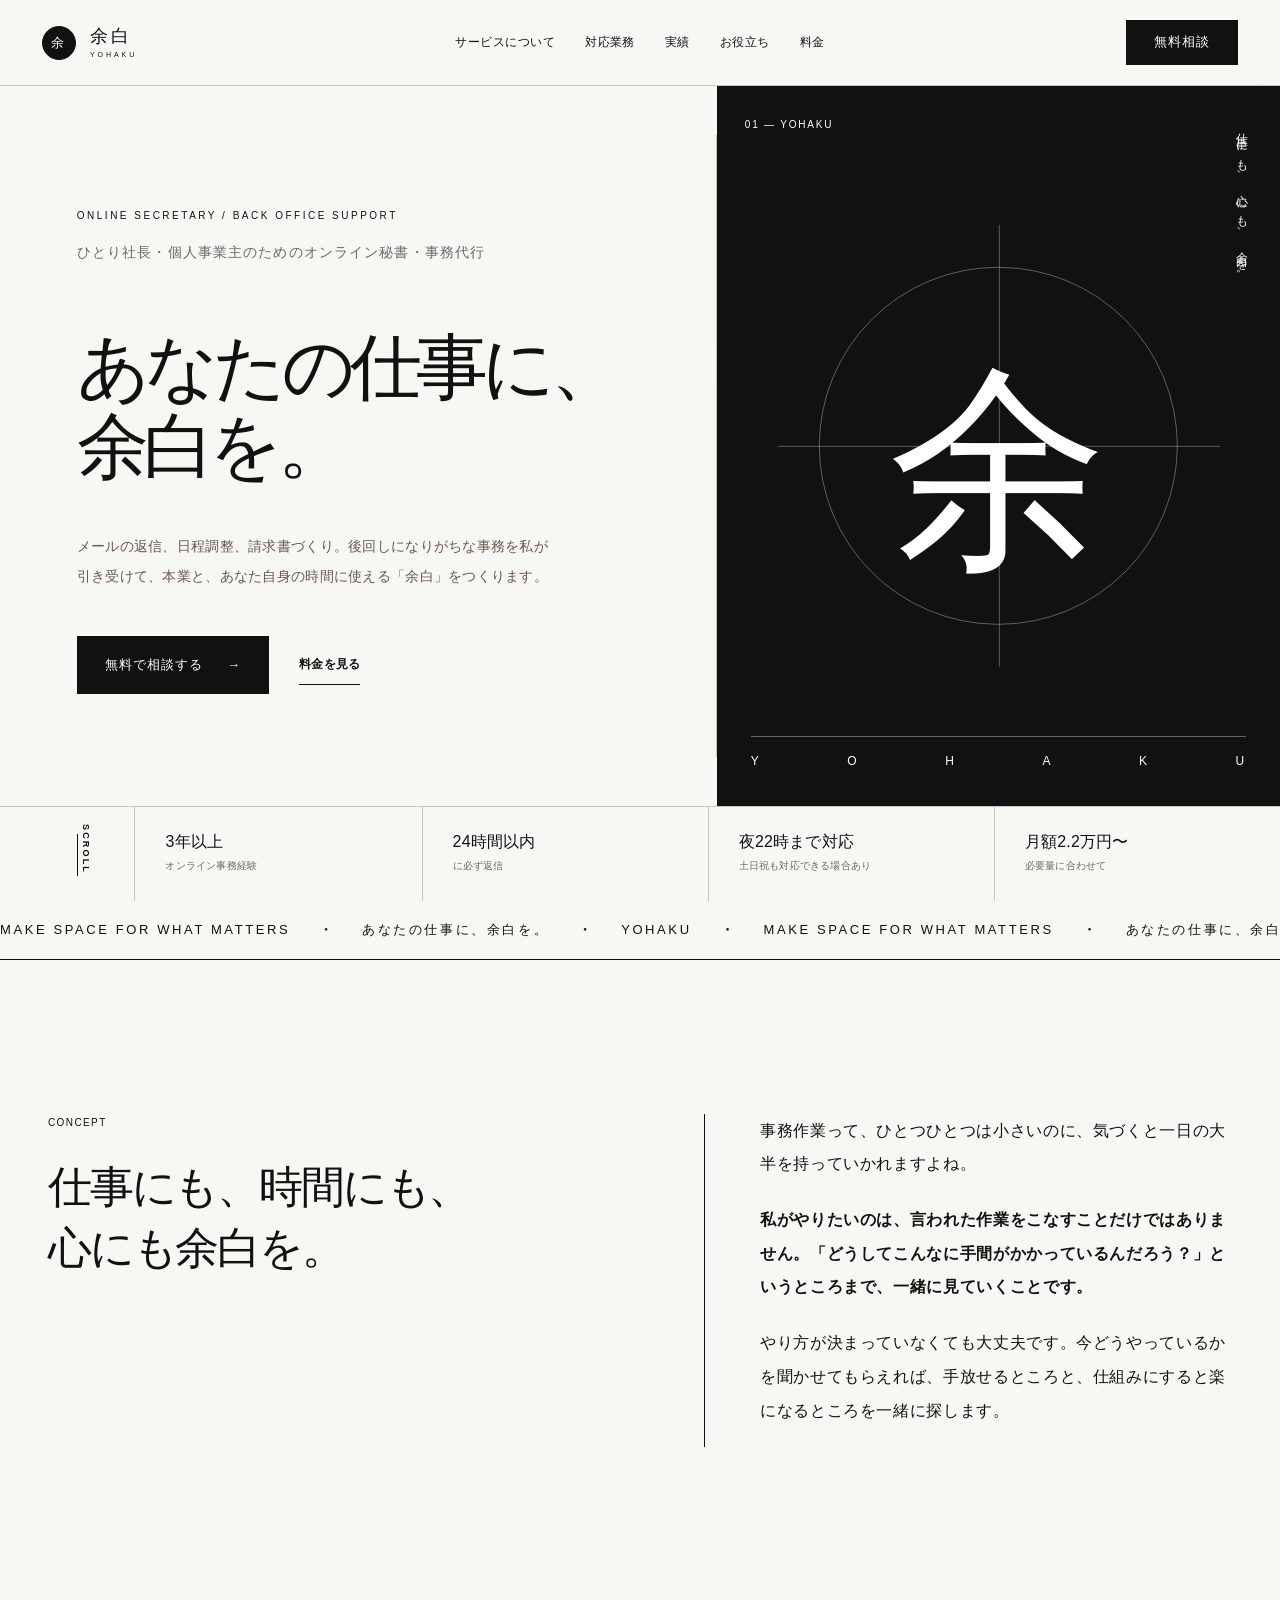
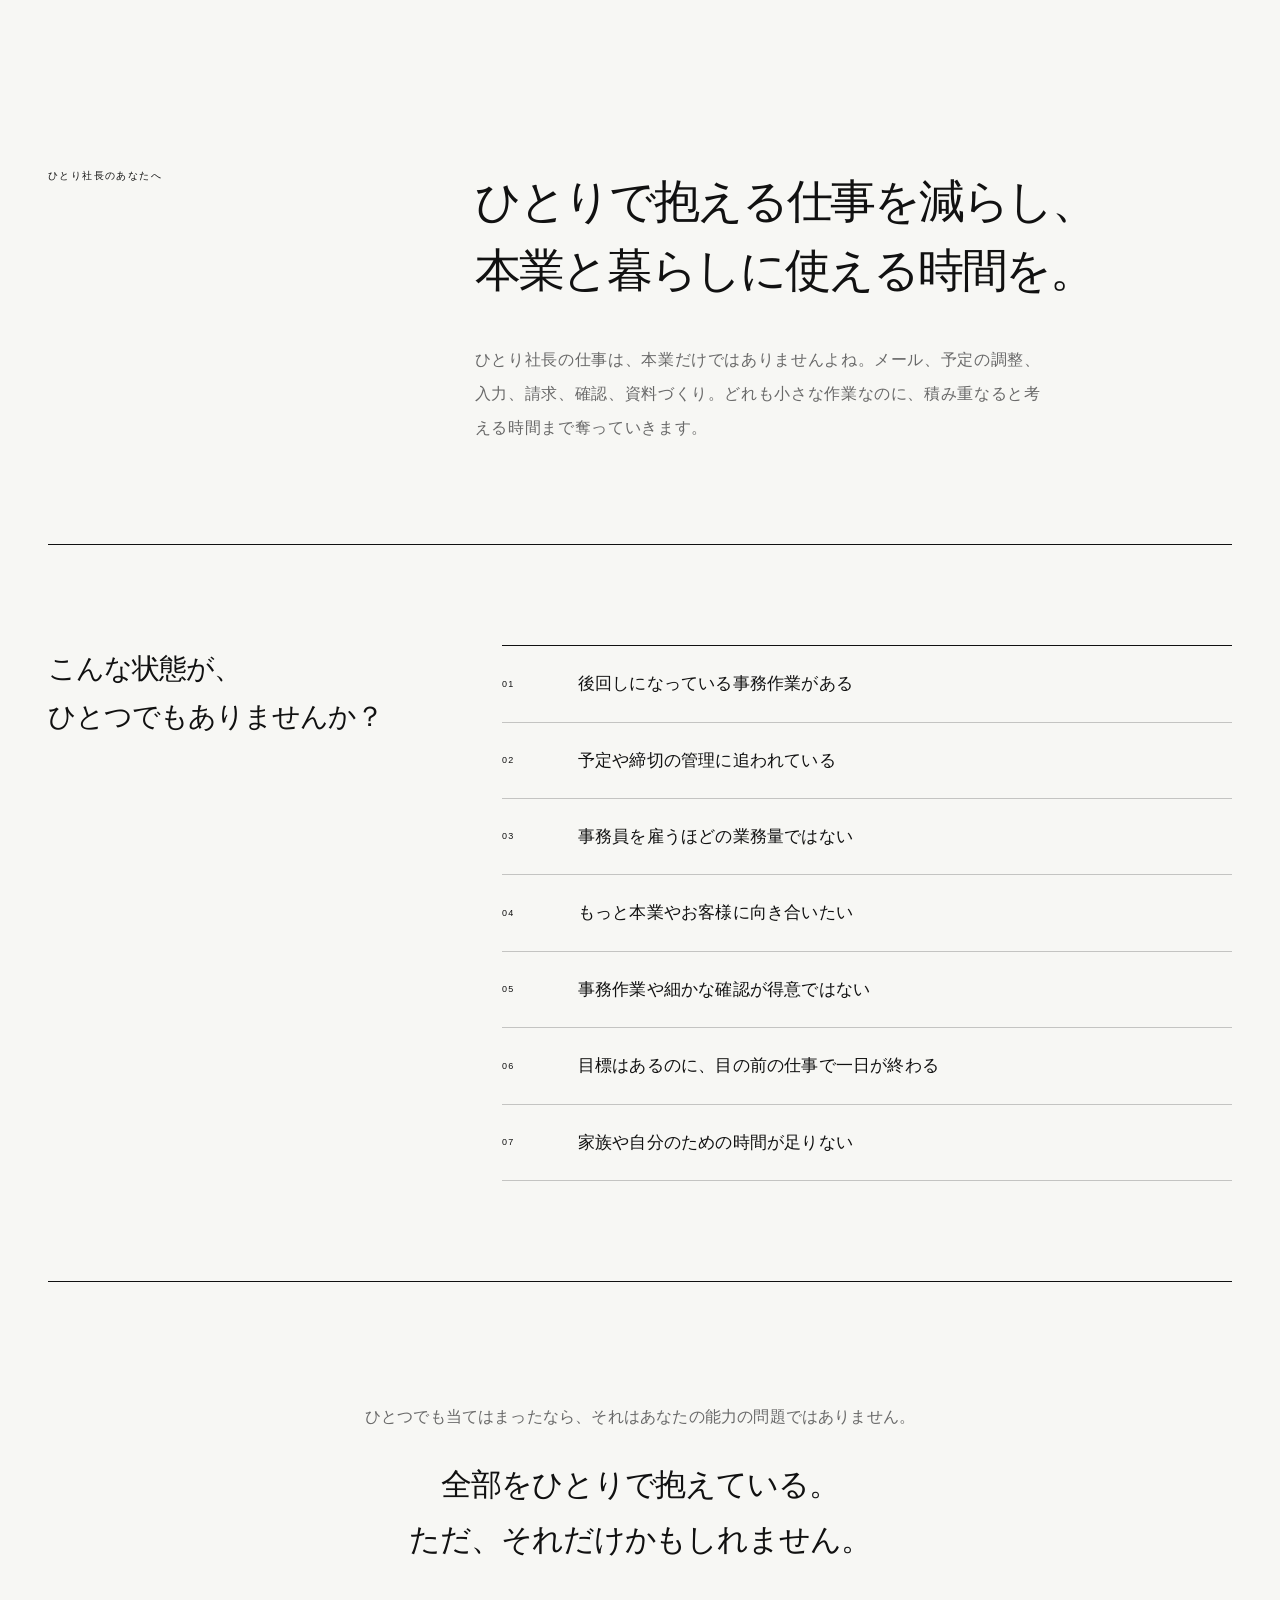
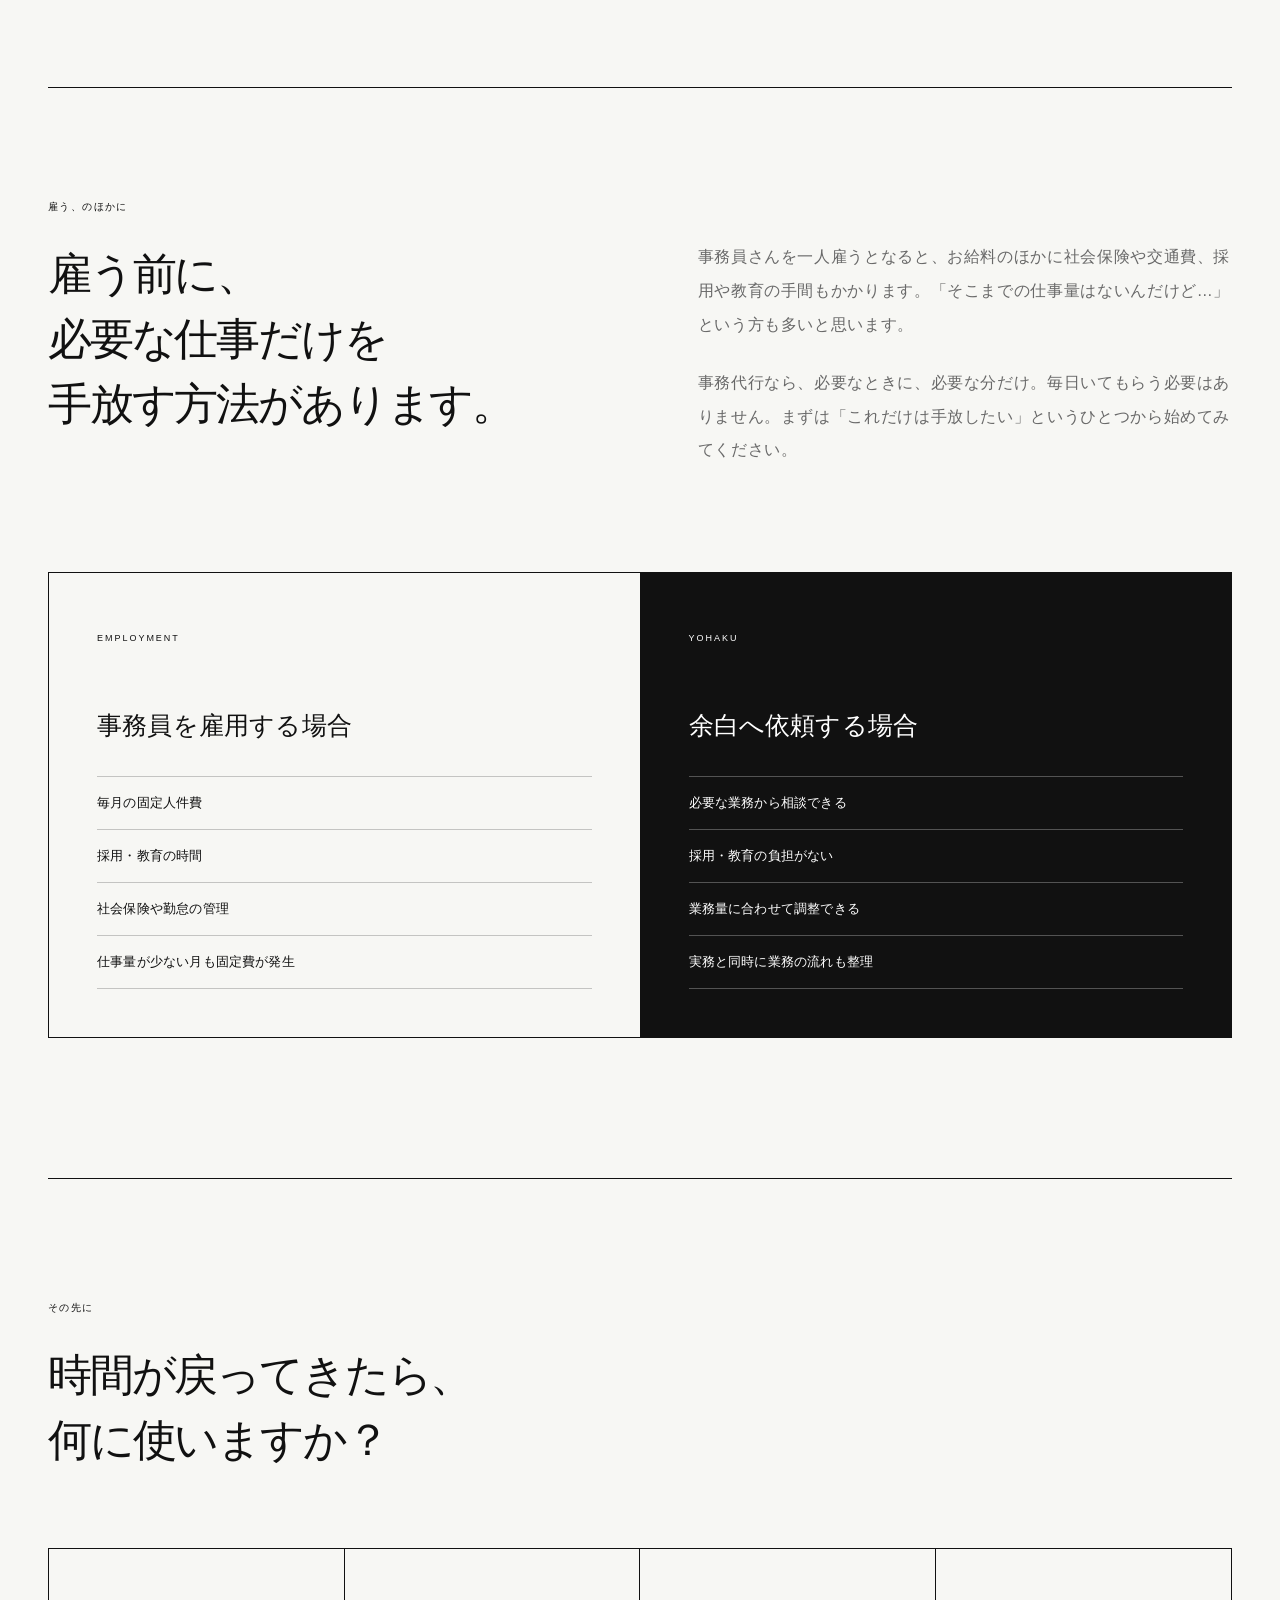
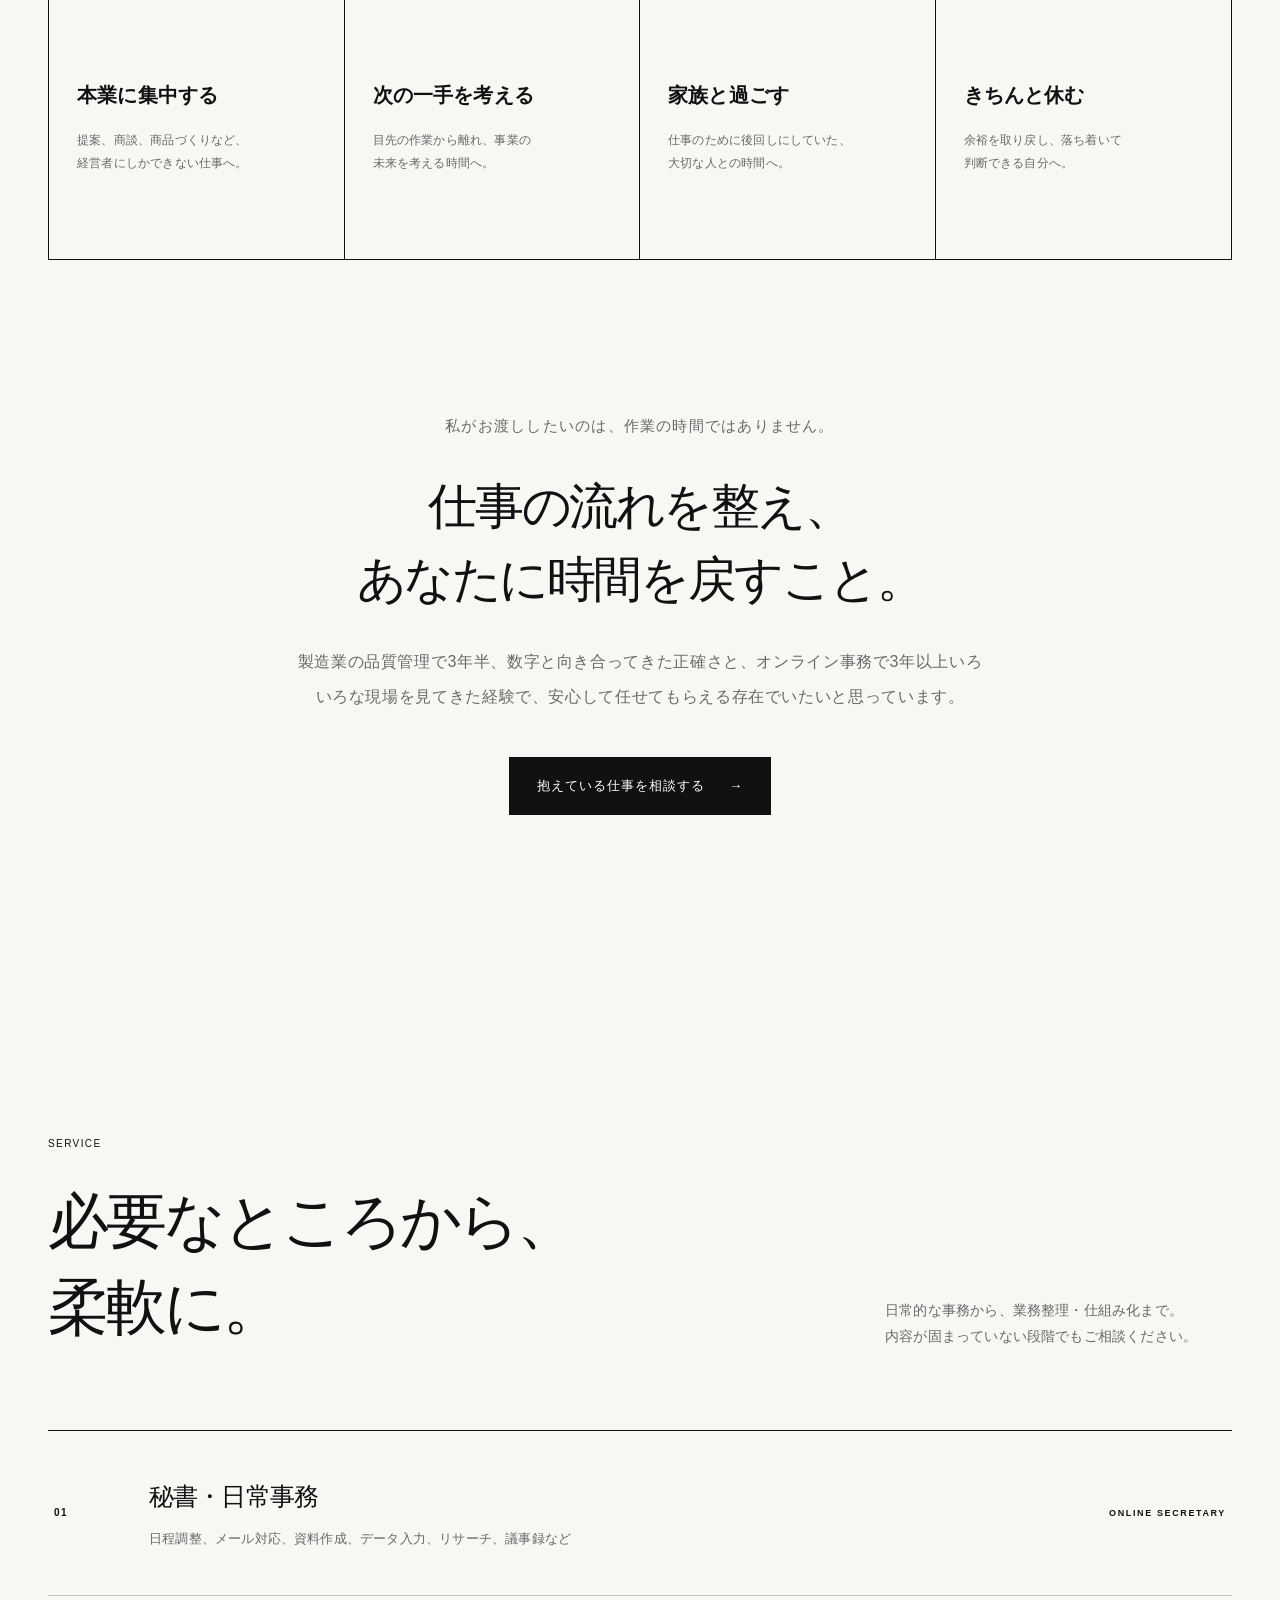
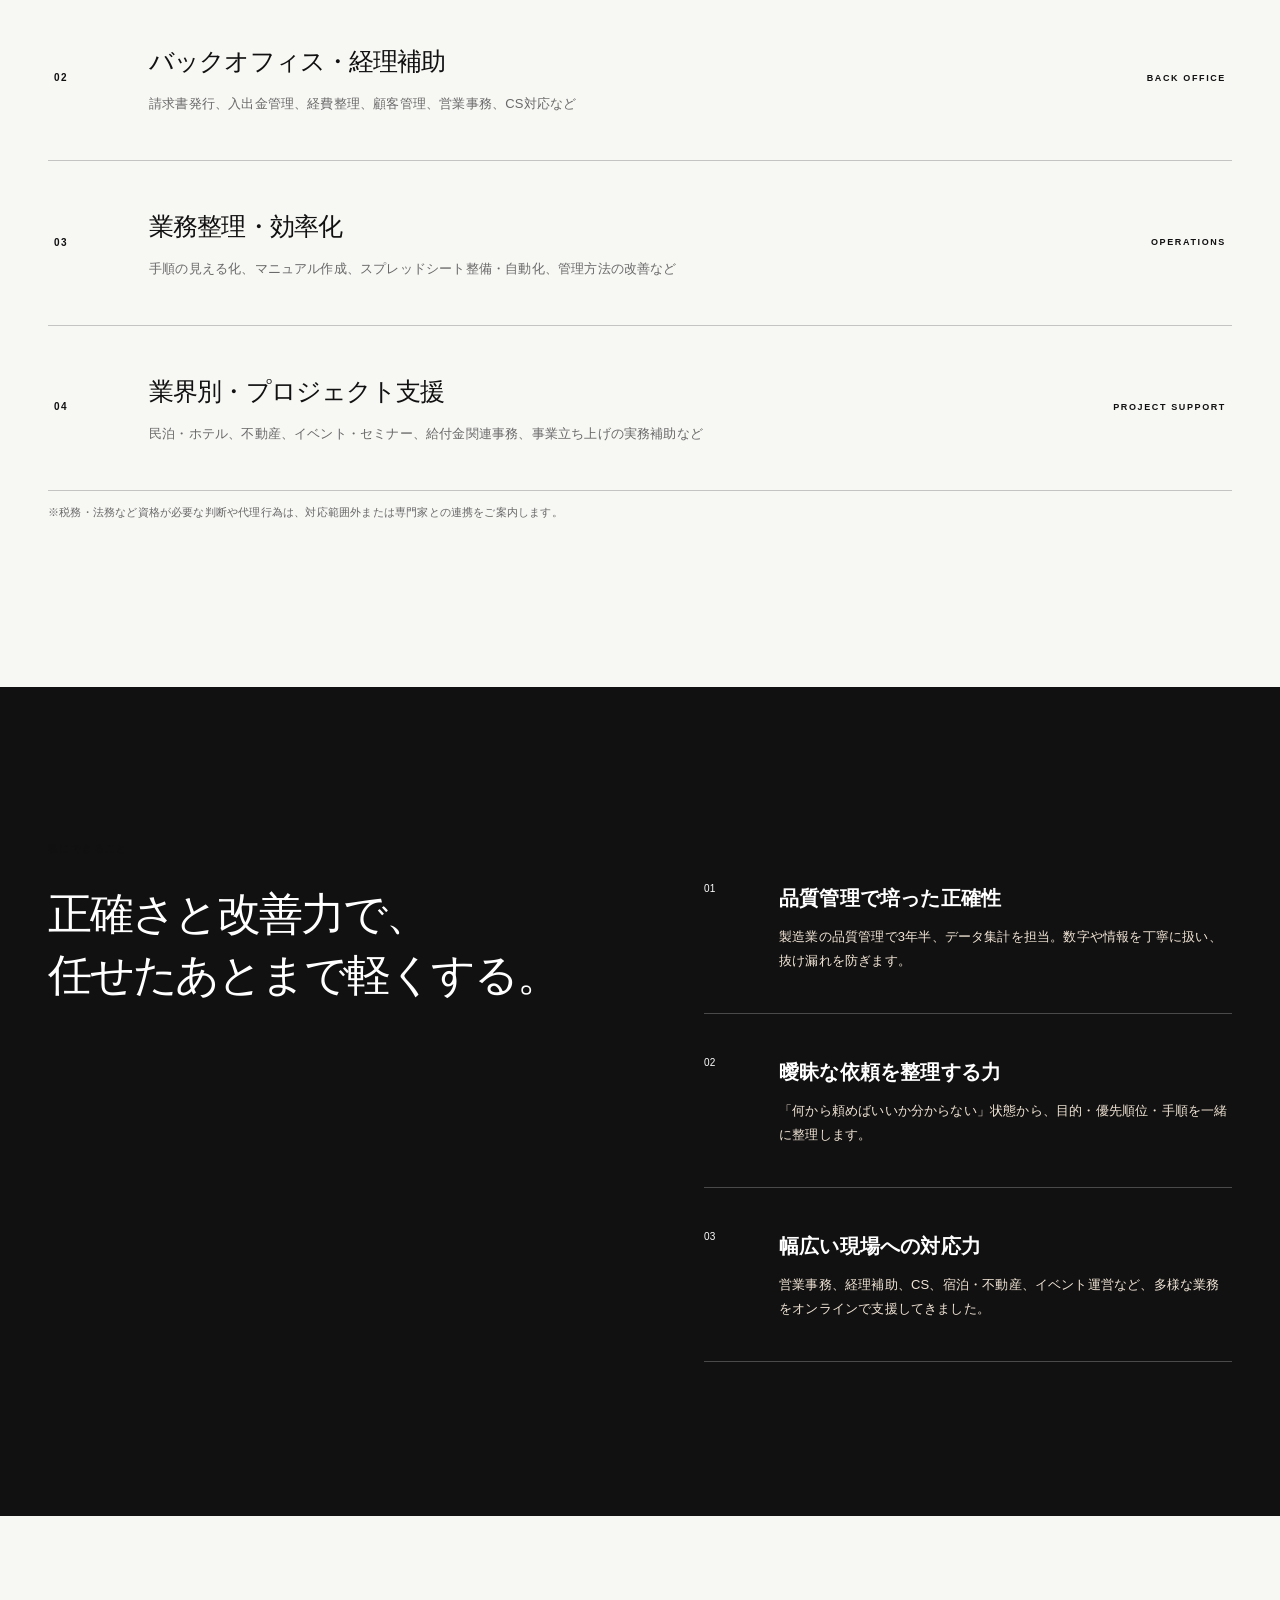
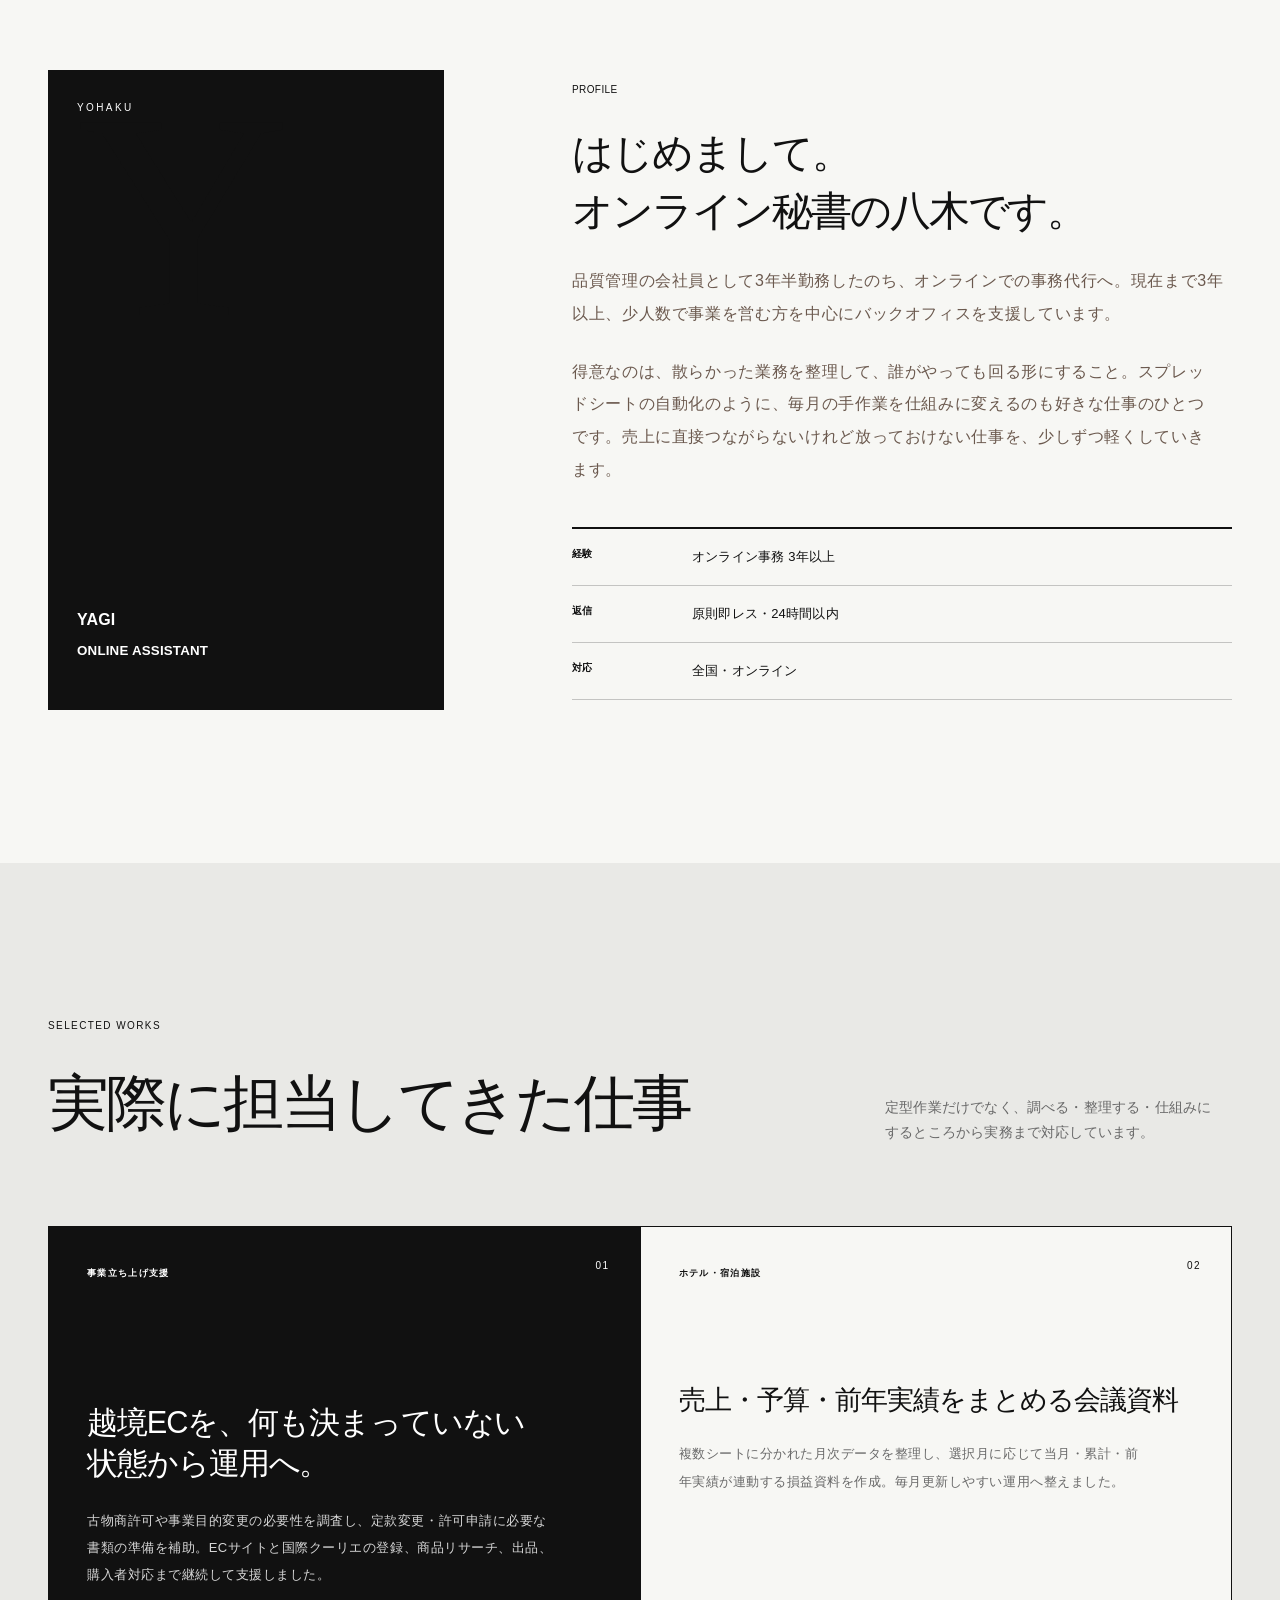
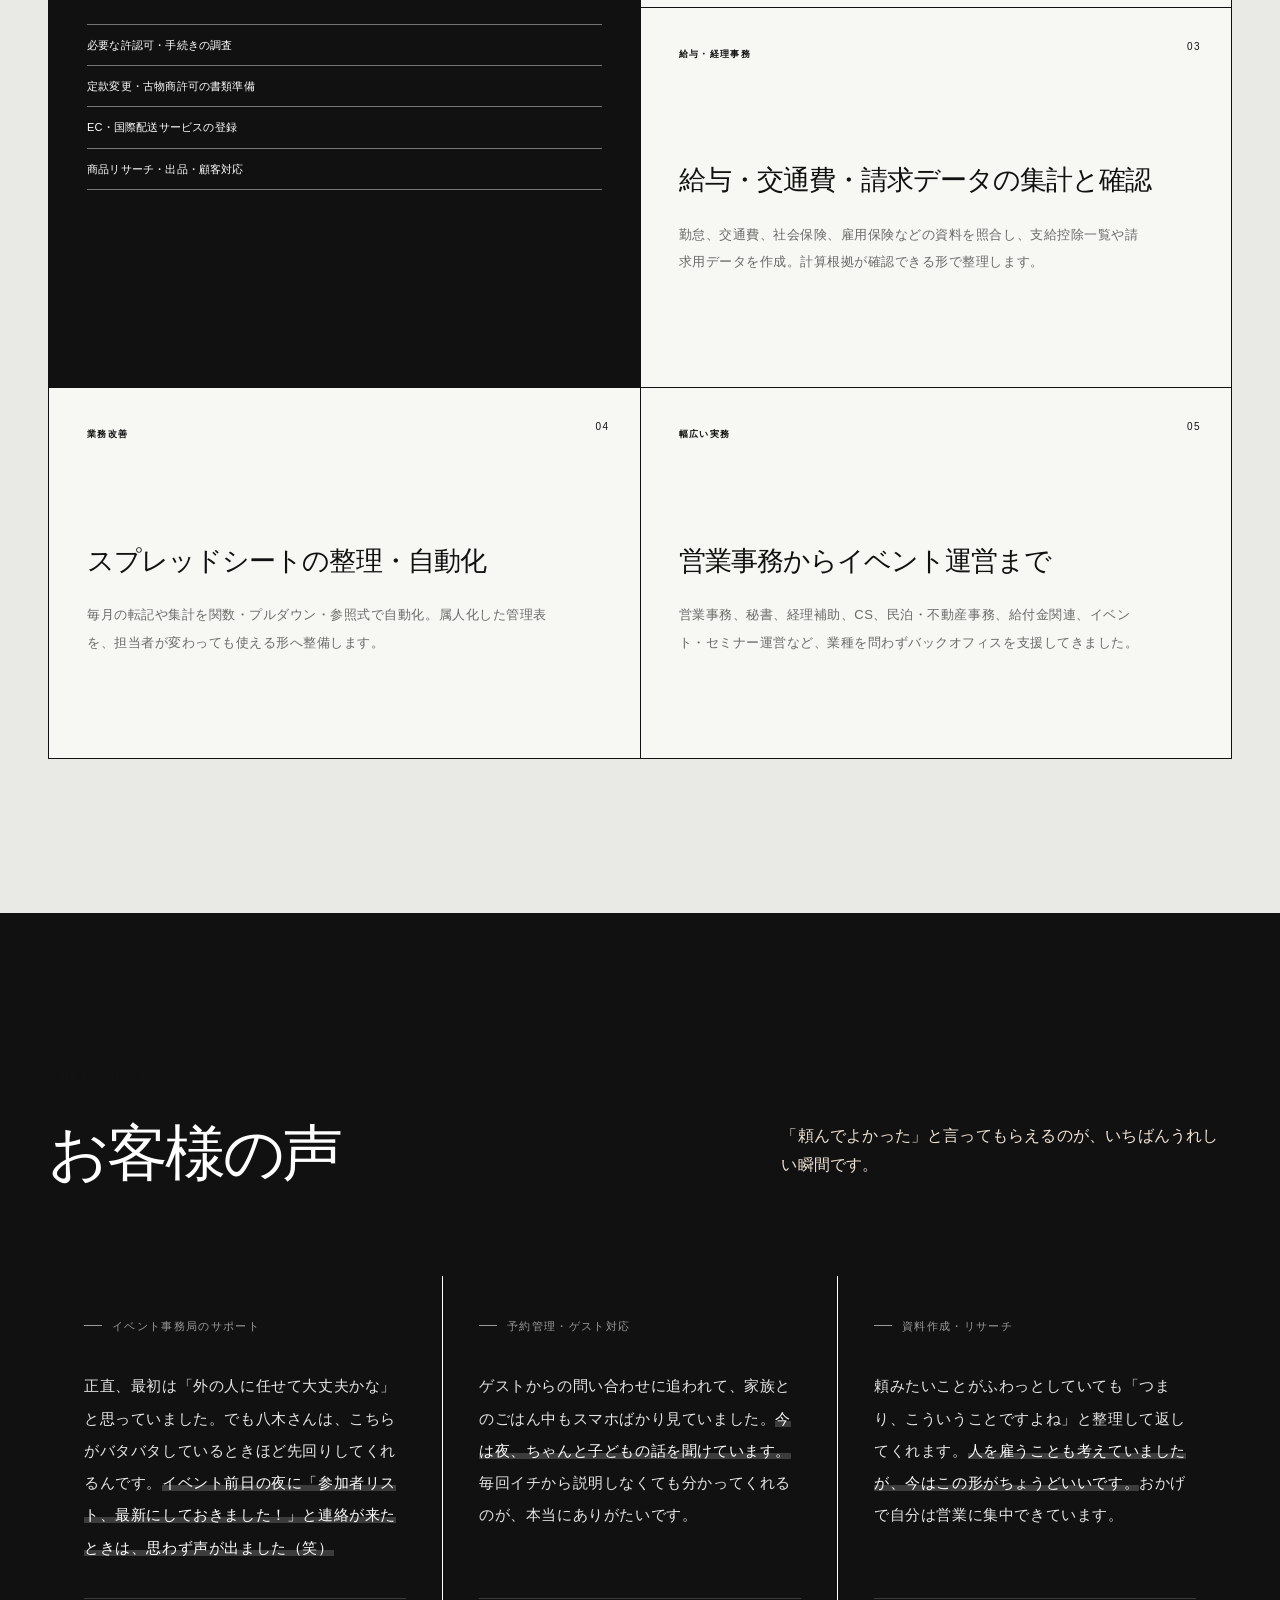
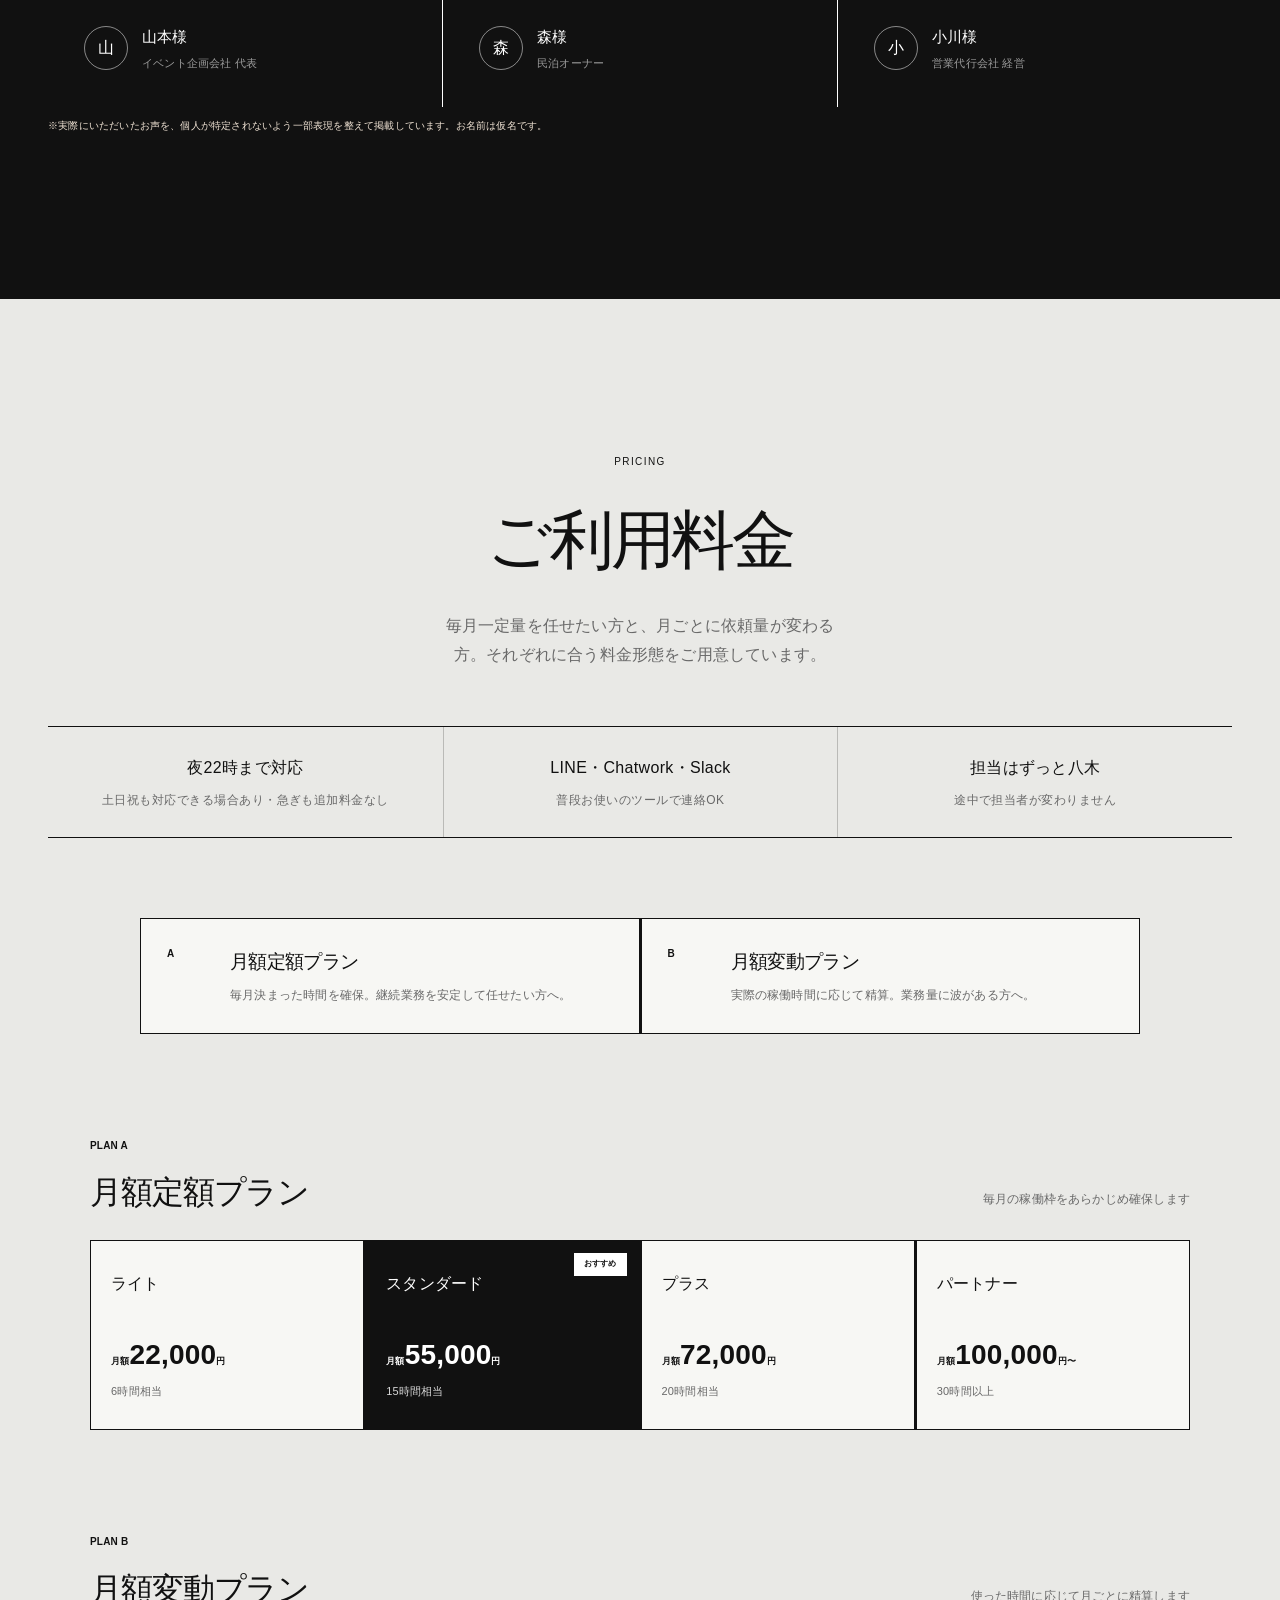
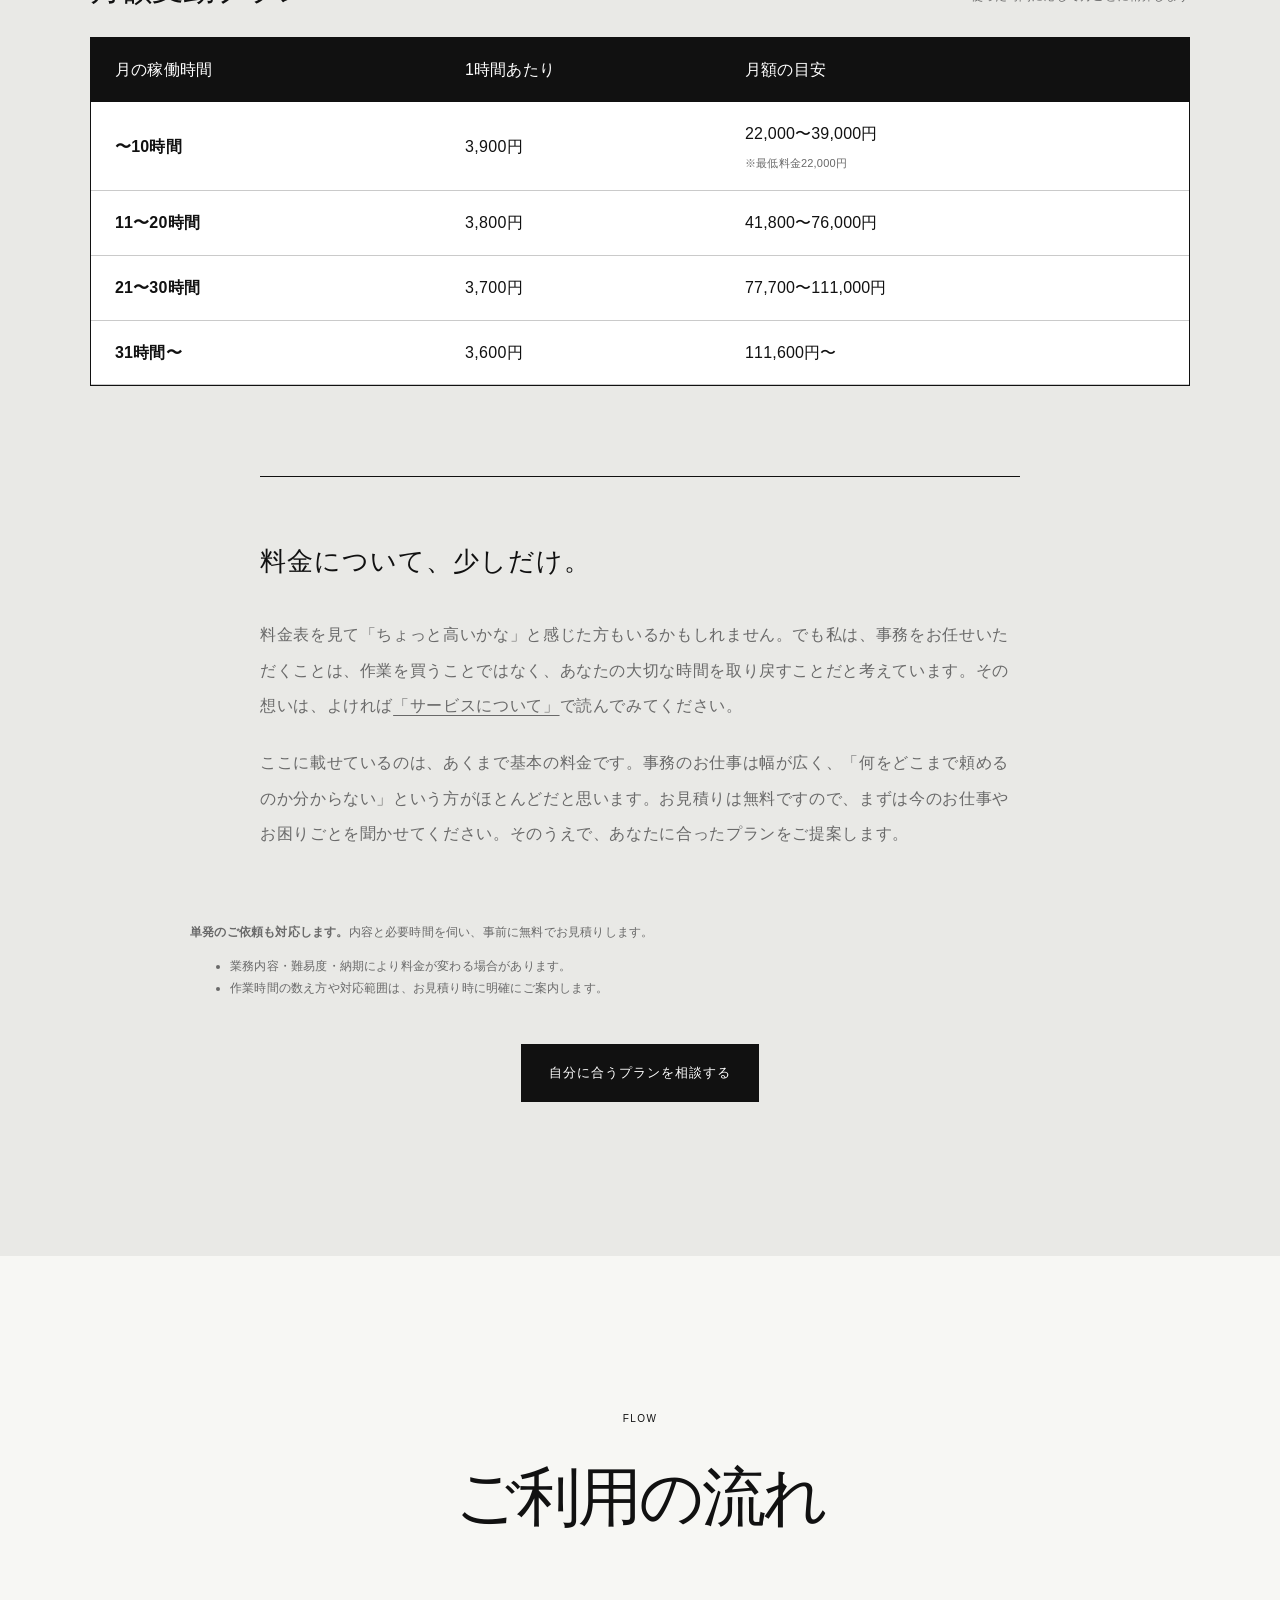
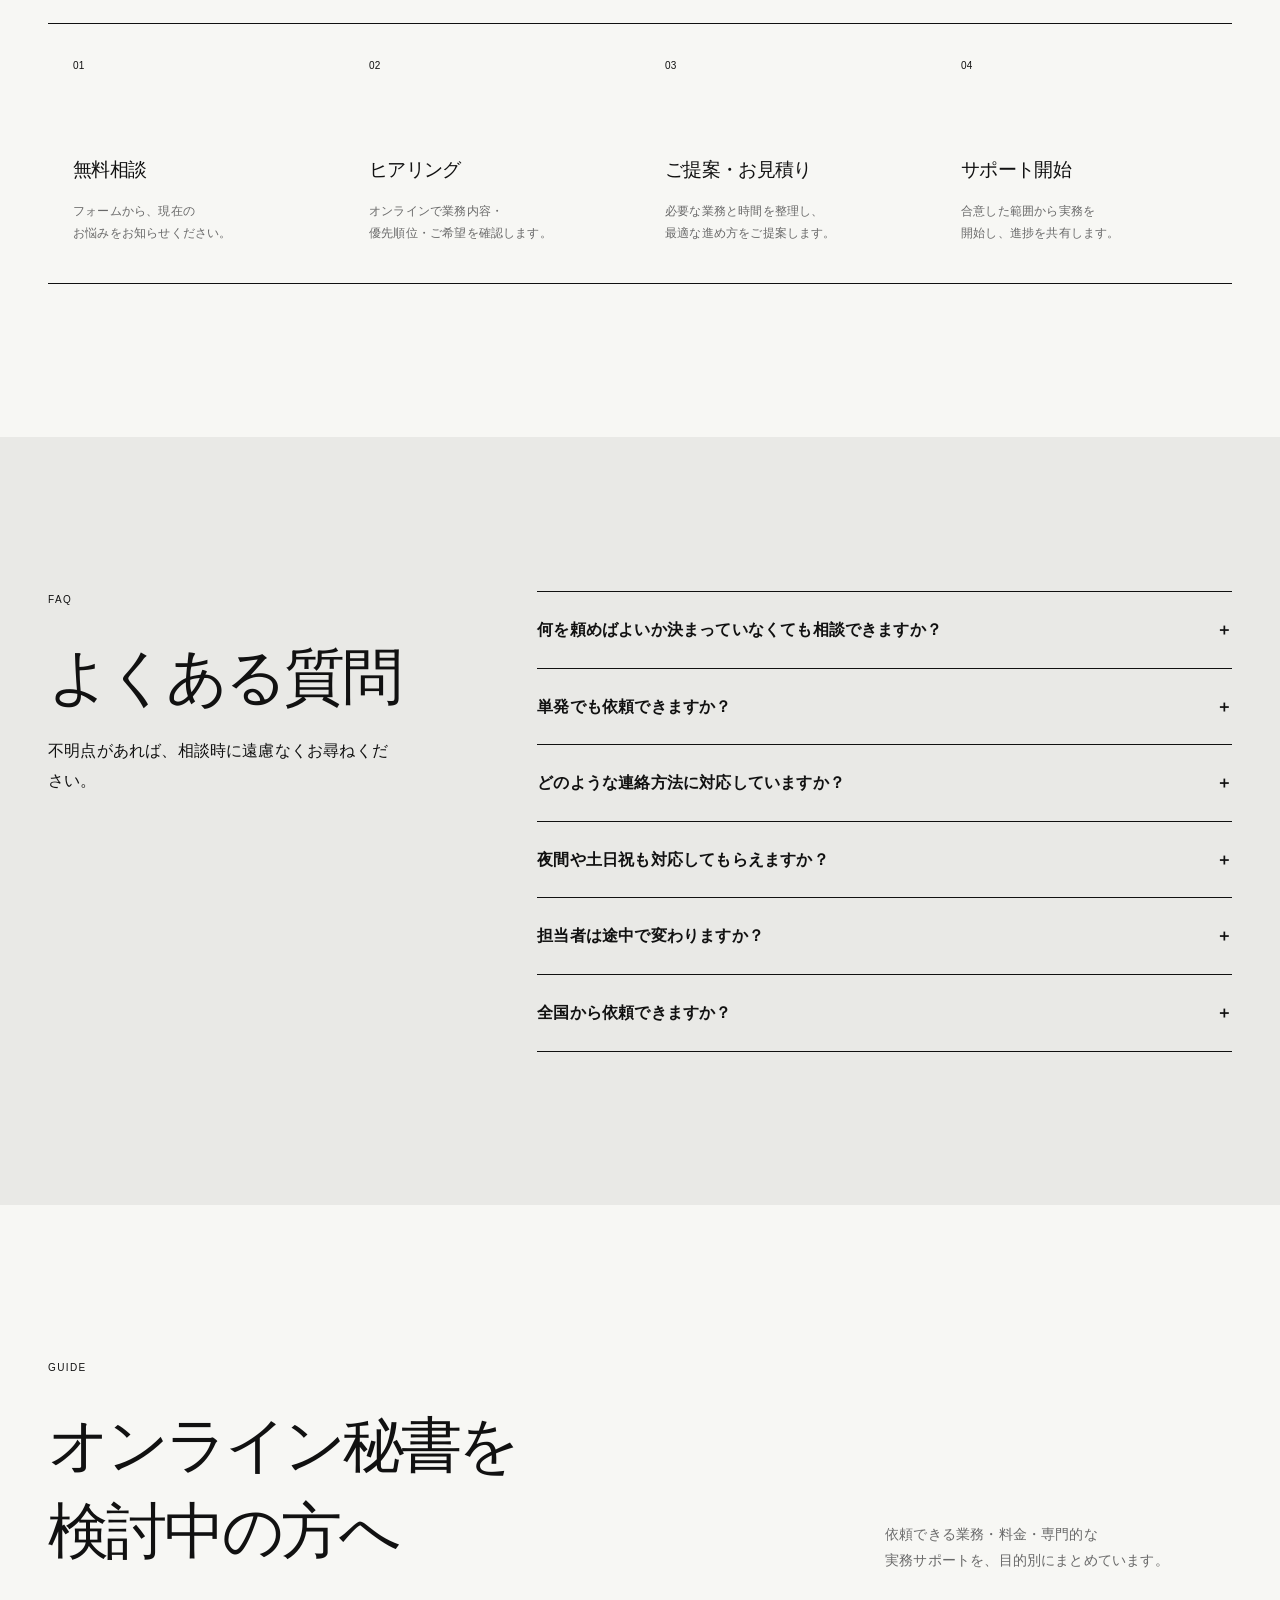
==== commit c66753ba: "Restore monochrome design across the site Bring back the black and white homepage and restyle the su" ====
--- a/index.html
+++ b/index.html
@@ -20,9 +20,10 @@
   </script>
   <link rel="preconnect" href="https://fonts.googleapis.com" />
   <link rel="preconnect" href="https://fonts.gstatic.com" crossorigin />
-  <link href="https://fonts.googleapis.com/css2?family=Noto+Sans+JP:wght@400;500&family=Shippori+Mincho:wght@400;500;600&display=swap" rel="stylesheet" />
-  <link rel="stylesheet" href="yohaku.css?v=20261105-1" />
-  <script src="script.js?v=20261105-1" defer></script>
+  <link href="https://fonts.googleapis.com/css2?family=Manrope:wght@300;400;500;600&family=Noto+Sans+JP:wght@300;400;500;600&display=swap" rel="stylesheet" />
+  <link rel="stylesheet" href="styles.css?v=20261010-13" />
+  <link rel="stylesheet" href="brand.css?v=20261105-3" />
+  <script src="script.js?v=20261010-8" defer></script>
 </head>
 <body>
   <div class="page-loader" id="pageLoader" aria-hidden="true"><div class="page-loader__inner"><span class="page-loader__brand">YOHAKU</span><span class="page-loader__line"></span><small>あなたの仕事に、余白を。</small></div></div>
@@ -34,10 +35,11 @@
     <button class="nav-toggle" id="navToggle" type="button" aria-label="メニューを開く" aria-controls="nav" aria-expanded="false"><span></span><span></span><span></span></button>
   </div></header>
   <main>
-    <section class="hero"><div class="container hero__grid">
+    <section class="hero"><div class="hero__dots" aria-hidden="true"></div><div class="container hero__grid">
       <div class="hero__copy"><p class="kicker">ONLINE SECRETARY / BACK OFFICE SUPPORT</p><p class="hero__tagline">ひとり社長・個人事業主のためのオンライン秘書・事務代行</p><h1><span>あなたの仕事に、</span><br /><em>余白を。</em></h1><p class="hero__lead">メールの返信、日程調整、請求書づくり。後回しになりがちな事務を私が引き受けて、本業と、あなた自身の時間に使える「余白」をつくります。</p><div class="hero__actions"><a href="#contact" class="btn btn--primary">無料で相談する <b>→</b></a><a href="#pricing" class="text-link">料金を見る</a></div></div>
-      <div class="hero__visual" aria-hidden="true"><p class="hero__vertical">仕事にも、心にも、余白を。</p><div class="hero__monogram"><span>余</span></div></div>
+      <div class="hero__visual" aria-hidden="true"><p class="hero__vertical">仕事にも、心にも、余白を。</p><div class="hero__monogram"><span>余</span></div><div class="hero__word"><span>Y</span><span>O</span><span>H</span><span>A</span><span>K</span><span>U</span></div><p class="hero__index">01 — YOHAKU</p></div>
     </div><div class="hero__bottom"><p>SCROLL</p><ul class="hero__facts"><li><strong>3年以上</strong><span>オンライン事務経験</span></li><li><strong>24時間以内</strong><span>に必ず返信</span></li><li><strong>夜22時まで対応</strong><span>土日祝も対応できる場合あり</span></li><li><strong>月額2.2万円〜</strong><span>必要量に合わせて</span></li></ul></div></section>
+    <div class="marquee" aria-hidden="true"><div><span>MAKE SPACE FOR WHAT MATTERS</span><i>●</i><span>あなたの仕事に、余白を。</span><i>●</i><span>YOHAKU</span><i>●</i><span>MAKE SPACE FOR WHAT MATTERS</span><i>●</i><span>あなたの仕事に、余白を。</span><i>●</i><span>YOHAKU</span><i>●</i></div></div>
     <section class="intro" id="concept"><div class="container intro__grid"><div><p class="eyebrow">CONCEPT</p><h2>仕事にも、時間にも、<br />心にも余白を。</h2></div><div class="intro__text"><p>事務作業って、ひとつひとつは小さいのに、気づくと一日の大半を持っていかれますよね。</p><p><strong>私がやりたいのは、言われた作業をこなすことだけではありません。「どうしてこんなに手間がかかっているんだろう？」というところまで、一緒に見ていくことです。</strong></p><p>やり方が決まっていなくても大丈夫です。今どうやっているかを聞かせてもらえれば、手放せるところと、仕組みにすると楽になるところを一緒に探します。</p></div></div></section>
     <section class="owner-letter"><div class="container">
       <div class="owner-letter__intro"><p class="eyebrow">ひとり社長のあなたへ</p><div><h2>ひとりで抱える仕事を減らし、<br />本業と暮らしに使える時間を。</h2><p>ひとり社長の仕事は、本業だけではありませんよね。メール、予定の調整、入力、請求、確認、資料づくり。どれも小さな作業なのに、積み重なると考える時間まで奪っていきます。</p></div></div>
@@ -48,8 +50,8 @@
       <div class="owner-letter__future"><p class="eyebrow">その先に</p><h2>時間が戻ってきたら、<br />何に使いますか？</h2><div class="future-grid"><article><h3>本業に集中する</h3><p>提案、商談、商品づくりなど、経営者にしかできない仕事へ。</p></article><article><h3>次の一手を考える</h3><p>目先の作業から離れ、事業の未来を考える時間へ。</p></article><article><h3>家族と過ごす</h3><p>仕事のために後回しにしていた、大切な人との時間へ。</p></article><article><h3>きちんと休む</h3><p>余裕を取り戻し、落ち着いて判断できる自分へ。</p></article></div></div>
       <div class="owner-letter__closing"><p>私がお渡ししたいのは、作業の時間ではありません。</p><h2>仕事の流れを整え、<br />あなたに時間を戻すこと。</h2><p>製造業の品質管理で3年半、数字と向き合ってきた正確さと、オンライン事務で3年以上いろいろな現場を見てきた経験で、安心して任せてもらえる存在でいたいと思っています。</p><a href="#contact" class="btn btn--primary">抱えている仕事を相談する <b>→</b></a></div>
     </div></section>
-    <section class="services" id="services"><div class="container"><div class="section-heading"><div><p class="eyebrow">SERVICE</p><h2>必要なところから、柔軟に。</h2></div><p>日常的な事務から、業務整理・仕組み化まで。内容が固まっていない段階でもご相談ください。</p></div><div class="service-list"><a class="service-row" href="online-secretary/"><span class="service-row__num">01</span><div><h3>秘書・日常事務</h3><p>日程調整、メール対応、資料作成、データ入力、リサーチ、議事録など</p></div><span class="service-row__go" aria-hidden="true">→</span></a><a class="service-row" href="accounting-support/"><span class="service-row__num">02</span><div><h3>バックオフィス・経理補助</h3><p>請求書発行、入出金管理、経費整理、顧客管理、営業事務、CS対応など</p></div><span class="service-row__go" aria-hidden="true">→</span></a><a class="service-row" href="spreadsheet/"><span class="service-row__num">03</span><div><h3>業務整理・効率化</h3><p>手順の見える化、マニュアル作成、スプレッドシート整備・自動化、管理方法の改善など</p></div><span class="service-row__go" aria-hidden="true">→</span></a><a class="service-row" href="small-business/"><span class="service-row__num">04</span><div><h3>業界別・プロジェクト支援</h3><p>民泊・ホテル、不動産、イベント・セミナー、給付金関連事務、事業立ち上げの実務補助など</p></div><span class="service-row__go" aria-hidden="true">→</span></a></div><p class="service-note">※税務・法務など資格が必要な判断や代理行為は、対応範囲外または専門家との連携をご案内します。</p></div></section>
-    <section class="strength"><div class="container strength__grid"><div><p class="eyebrow">私にできること</p><h2>正確さと改善力で、<br />任せたあとまで軽くする。</h2></div><div class="strength__items"><article><strong>01</strong><div><h3>品質管理で培った正確性</h3><p>製造業の品質管理で3年半、データ集計を担当。数字や情報を丁寧に扱い、抜け漏れを防ぎます。</p></div></article><article><strong>02</strong><div><h3>曖昧な依頼を整理する力</h3><p>「何から頼めばいいか分からない」状態から、目的・優先順位・手順を一緒に整理します。</p></div></article><article><strong>03</strong><div><h3>幅広い現場への対応力</h3><p>営業事務、経理補助、CS、宿泊・不動産、イベント運営など、多様な業務をオンラインで支援してきました。</p></div></article></div></div></section>
+    <section class="services" id="services"><div class="container"><div class="section-heading"><div><p class="eyebrow">SERVICE</p><h2>必要なところから、柔軟に。</h2></div><p>日常的な事務から、業務整理・仕組み化まで。内容が固まっていない段階でもご相談ください。</p></div><div class="service-list"><article><div class="service-list__num">01</div><div><h3>秘書・日常事務</h3><p>日程調整、メール対応、資料作成、データ入力、リサーチ、議事録など</p></div><span>ONLINE SECRETARY</span></article><article><div class="service-list__num">02</div><div><h3>バックオフィス・経理補助</h3><p>請求書発行、入出金管理、経費整理、顧客管理、営業事務、CS対応など</p></div><span>BACK OFFICE</span></article><article><div class="service-list__num">03</div><div><h3>業務整理・効率化</h3><p>手順の見える化、マニュアル作成、スプレッドシート整備・自動化、管理方法の改善など</p></div><span>OPERATIONS</span></article><article><div class="service-list__num">04</div><div><h3>業界別・プロジェクト支援</h3><p>民泊・ホテル、不動産、イベント・セミナー、給付金関連事務、事業立ち上げの実務補助など</p></div><span>PROJECT SUPPORT</span></article></div><p class="service-note">※税務・法務など資格が必要な判断や代理行為は、対応範囲外または専門家との連携をご案内します。</p></div></section>
+    <section class="strength section-dark"><div class="container strength__grid"><div><p class="eyebrow eyebrow--light">私にできること</p><h2>正確さと改善力で、<br />任せたあとまで軽くする。</h2></div><div class="strength__items"><article><strong>01</strong><div><h3>品質管理で培った正確性</h3><p>製造業の品質管理で3年半、データ集計を担当。数字や情報を丁寧に扱い、抜け漏れを防ぎます。</p></div></article><article><strong>02</strong><div><h3>曖昧な依頼を整理する力</h3><p>「何から頼めばいいか分からない」状態から、目的・優先順位・手順を一緒に整理します。</p></div></article><article><strong>03</strong><div><h3>幅広い現場への対応力</h3><p>営業事務、経理補助、CS、宿泊・不動産、イベント運営など、多様な業務をオンラインで支援してきました。</p></div></article></div></div></section>
     <section class="profile" id="profile"><div class="container profile__grid"><div class="profile__portrait"><span>Y</span><p>YAGI<br /><small>ONLINE ASSISTANT</small></p></div><div class="profile__content"><p class="eyebrow">PROFILE</p><h2>はじめまして。<br />オンライン秘書の八木です。</h2><p>品質管理の会社員として3年半勤務したのち、オンラインでの事務代行へ。現在まで3年以上、少人数で事業を営む方を中心にバックオフィスを支援しています。</p><p>得意なのは、散らかった業務を整理して、誰がやっても回る形にすること。スプレッドシートの自動化のように、毎月の手作業を仕組みに変えるのも好きな仕事のひとつです。売上に直接つながらないけれど放っておけない仕事を、少しずつ軽くしていきます。</p><dl class="profile__meta"><div><dt>経験</dt><dd>オンライン事務 3年以上</dd></div><div><dt>返信</dt><dd>原則即レス・24時間以内</dd></div><div><dt>対応</dt><dd>全国・オンライン</dd></div></dl></div></div></section>
     <section class="works" id="works"><div class="container"><div class="section-heading works__heading"><div><p class="eyebrow">SELECTED WORKS</p><h2>実際に担当してきた仕事</h2></div><p>定型作業だけでなく、調べる・整理する・仕組みにするところから実務まで対応しています。</p></div><div class="works__grid">
       <article class="work-card work-card--large"><div class="work-card__tag">事業立ち上げ支援</div><span class="work-card__no">01</span><h3>越境ECを、何も決まっていない状態から運用へ。</h3><p>古物商許可や事業目的変更の必要性を調査し、定款変更・許可申請に必要な書類の準備を補助。ECサイトと国際クーリエの登録、商品リサーチ、出品、購入者対応まで継続して支援しました。</p><ul><li>必要な許認可・手続きの調査</li><li>定款変更・古物商許可の書類準備</li><li>EC・国際配送サービスの登録</li><li>商品リサーチ・出品・顧客対応</li></ul></article>
@@ -58,22 +60,25 @@
       <article class="work-card"><div class="work-card__tag">業務改善</div><span class="work-card__no">04</span><h3>スプレッドシートの整理・自動化</h3><p>毎月の転記や集計を関数・プルダウン・参照式で自動化。属人化した管理表を、担当者が変わっても使える形へ整備します。</p></article>
       <article class="work-card"><div class="work-card__tag">幅広い実務</div><span class="work-card__no">05</span><h3>営業事務からイベント運営まで</h3><p>営業事務、秘書、経理補助、CS、民泊・不動産事務、給付金関連、イベント・セミナー運営など、業種を問わずバックオフィスを支援してきました。</p></article>
     </div></div></section>
-    <section class="voices" id="voices"><div class="container"><div class="voices__head"><div><p class="eyebrow">CLIENT VOICES</p><h2>お客様の声</h2></div><p>「頼んでよかった」と言ってもらえるのが、いちばんうれしい瞬間です。</p></div><div class="voices__grid">
+    <section class="voices section-dark" id="voices"><div class="container"><div class="voices__head"><div><p class="eyebrow eyebrow--light">CLIENT VOICES</p><h2>お客様の声</h2></div><p>「頼んでよかった」と言ってもらえるのが、いちばんうれしい瞬間です。</p></div><div class="voices__grid">
       <figure><p class="voices__tag">イベント事務局のサポート</p><blockquote>正直、最初は「外の人に任せて大丈夫かな」と思っていました。でも八木さんは、こちらがバタバタしているときほど先回りしてくれるんです。<mark>イベント前日の夜に「参加者リスト、最新にしておきました！」と連絡が来たときは、思わず声が出ました（笑）</mark></blockquote><figcaption><span class="voices__avatar" aria-hidden="true">山</span><div><strong>山本様</strong><small>イベント企画会社 代表</small></div></figcaption></figure>
       <figure><p class="voices__tag">予約管理・ゲスト対応</p><blockquote>ゲストからの問い合わせに追われて、家族とのごはん中もスマホばかり見ていました。<mark>今は夜、ちゃんと子どもの話を聞けています。</mark>毎回イチから説明しなくても分かってくれるのが、本当にありがたいです。</blockquote><figcaption><span class="voices__avatar" aria-hidden="true">森</span><div><strong>森様</strong><small>民泊オーナー</small></div></figcaption></figure>
       <figure><p class="voices__tag">資料作成・リサーチ</p><blockquote>頼みたいことがふわっとしていても「つまり、こういうことですよね」と整理して返してくれます。<mark>人を雇うことも考えていましたが、今はこの形がちょうどいいです。</mark>おかげで自分は営業に集中できています。</blockquote><figcaption><span class="voices__avatar" aria-hidden="true">小</span><div><strong>小川様</strong><small>営業代行会社 経営</small></div></figcaption></figure>
     </div><p class="voices__note">※実際にいただいたお声を、個人が特定されないよう一部表現を整えて掲載しています。お名前は仮名です。</p></div></section>
-    <section class="pricing" id="pricing"><div class="container"><p class="eyebrow eyebrow--center">PRICING</p><h2 class="section-title">ご利用料金</h2><p class="section-lead">毎月一定量を任せたい方と、月ごとに依頼量が変わる方。それぞれに合う料金形態をご用意しています。</p><ul class="price-perks"><li><strong>夜22時まで対応</strong><span>土日祝も対応できる場合あり・急ぎも追加料金なし</span></li><li><strong>LINE・Chatwork・Slack</strong><span>普段お使いのツールで連絡OK</span></li><li><strong>担当はずっと八木</strong><span>途中で担当者が変わりません</span></li></ul><div class="plan-intro"><article><span>A</span><div><h3>月額定額プラン</h3><p>毎月決まった時間を確保。継続業務を安定して任せたい方へ。</p></div></article><article><span>B</span><div><h3>月額変動プラン</h3><p>実際の稼働時間に応じて精算。業務量に波がある方へ。</p></div></article></div>
+    <section class="pricing section-soft" id="pricing"><div class="container"><p class="eyebrow eyebrow--center">PRICING</p><h2 class="section-title">ご利用料金</h2><p class="section-lead">毎月一定量を任せたい方と、月ごとに依頼量が変わる方。それぞれに合う料金形態をご用意しています。</p><ul class="price-perks"><li><strong>夜22時まで対応</strong><span>土日祝も対応できる場合あり・急ぎも追加料金なし</span></li><li><strong>LINE・Chatwork・Slack</strong><span>普段お使いのツールで連絡OK</span></li><li><strong>担当はずっと八木</strong><span>途中で担当者が変わりません</span></li></ul><div class="plan-intro"><article><span>A</span><div><h3>月額定額プラン</h3><p>毎月決まった時間を確保。継続業務を安定して任せたい方へ。</p></div></article><article><span>B</span><div><h3>月額変動プラン</h3><p>実際の稼働時間に応じて精算。業務量に波がある方へ。</p></div></article></div>
       <div class="price-block"><div class="price-block__head"><div><span>PLAN A</span><h3>月額定額プラン</h3></div><p>毎月の稼働枠をあらかじめ確保します</p></div><div class="price-cards"><article><p>ライト</p><strong><small>月額</small>22,000<small>円</small></strong><div>6時間相当</div></article><article class="is-recommended"><b>おすすめ</b><p>スタンダード</p><strong><small>月額</small>55,000<small>円</small></strong><div>15時間相当</div></article><article><p>プラス</p><strong><small>月額</small>72,000<small>円</small></strong><div>20時間相当</div></article><article><p>パートナー</p><strong><small>月額</small>100,000<small>円〜</small></strong><div>30時間以上</div></article></div></div>
       <div class="price-block"><div class="price-block__head"><div><span>PLAN B</span><h3>月額変動プラン</h3></div><p>使った時間に応じて月ごとに精算します</p></div><div class="variable-table variable-table--simple variable-table--rate" role="table" aria-label="月額変動プラン料金表"><div class="variable-table__head" role="row"><span>月の稼働時間</span><span>1時間あたり</span><span>月額の目安</span></div><div role="row"><strong>〜10時間</strong><span class="variable-table__rate">3,900円</span><span>22,000〜39,000円<small>※最低料金22,000円</small></span></div><div role="row"><strong>11〜20時間</strong><span class="variable-table__rate">3,800円</span><span>41,800〜76,000円</span></div><div role="row"><strong>21〜30時間</strong><span class="variable-table__rate">3,700円</span><span>77,700〜111,000円</span></div><div role="row"><strong>31時間〜</strong><span class="variable-table__rate">3,600円</span><span>111,600円〜</span></div></div></div>
       <div class="price-message"><p class="price-message__title">料金について、少しだけ。</p><p>料金表を見て「ちょっと高いかな」と感じた方もいるかもしれません。でも私は、事務をお任せいただくことは、作業を買うことではなく、あなたの大切な時間を取り戻すことだと考えています。その想いは、よければ<a href="#concept">「サービスについて」</a>で読んでみてください。</p><p>ここに載せているのは、あくまで基本の料金です。事務のお仕事は幅が広く、「何をどこまで頼めるのか分からない」という方がほとんどだと思います。お見積りは無料ですので、まずは今のお仕事やお困りごとを聞かせてください。そのうえで、あなたに合ったプランをご提案します。</p></div><div class="price-notes"><p><strong>単発のご依頼も対応します。</strong>内容と必要時間を伺い、事前に無料でお見積りします。</p><ul><li>業務内容・難易度・納期により料金が変わる場合があります。</li><li>作業時間の数え方や対応範囲は、お見積り時に明確にご案内します。</li></ul></div><div class="center"><a href="#contact" class="btn btn--primary">自分に合うプランを相談する</a></div></div></section>
     <section class="flow" id="flow"><div class="container"><p class="eyebrow eyebrow--center">FLOW</p><h2 class="section-title">ご利用の流れ</h2><ol class="flow__list"><li><span>01</span><div><h3>無料相談</h3><p>フォームから、現在のお悩みをお知らせください。</p></div></li><li><span>02</span><div><h3>ヒアリング</h3><p>オンラインで業務内容・優先順位・ご希望を確認します。</p></div></li><li><span>03</span><div><h3>ご提案・お見積り</h3><p>必要な業務と時間を整理し、最適な進め方をご提案します。</p></div></li><li><span>04</span><div><h3>サポート開始</h3><p>合意した範囲から実務を開始し、進捗を共有します。</p></div></li></ol></div></section>
-    <section class="faq" id="faq"><div class="container faq__inner"><div><p class="eyebrow">FAQ</p><h2>よくある質問</h2><p>不明点があれば、相談時に遠慮なくお尋ねください。</p></div><div class="faq__list"><details><summary>何を頼めばよいか決まっていなくても相談できますか？</summary><p>はい。現在の業務と困りごとを伺い、手放せる作業の整理から一緒に進めます。</p></details><details><summary>単発でも依頼できますか？</summary><p>はい。内容と必要時間を確認のうえ、個別にお見積りします。</p></details><details><summary>どのような連絡方法に対応していますか？</summary><p>LINE、Chatwork、Slack、メール、オンライン会議に対応しています。普段お使いのツールに合わせますので、お気軽にご相談ください。</p></details><details><summary>夜間や土日祝も対応してもらえますか？</summary><p>夜は22時まで対応しています。土日祝は毎回ではありませんが、対応できる場合もありますので、お気軽にご相談ください。急ぎのご依頼も、追加料金なしでプランの料金内で対応します。</p></details><details><summary>担当者は途中で変わりますか？</summary><p>変わりません。最初から最後まで、八木が直接担当します。毎回イチから説明していただく必要はありません。</p></details><details><summary>全国から依頼できますか？</summary><p>はい。オンラインで全国に対応しています。</p></details></div></div></section>
-    <section class="guide-home" id="guide"><div class="container"><div class="section-heading"><div><p class="eyebrow">読みもの</p><h2>オンライン秘書を検討中の方へ</h2></div><p>依頼できる業務・料金・専門的な実務サポートを、目的別にまとめています。</p></div><div class="guide-home__grid">
-      <a class="guide-feature" href="online-secretary/"><small>はじめての方へ</small><h3>オンライン秘書とは？何を頼める？</h3><p>依頼できる業務や、オンライン秘書が向いている会社を整理しています。</p></a>
-      <div><a class="row-link" href="small-business/"><div><h3>個人事業主・ひとり社長向け事務代行</h3><small>事務員を雇うほどではない段階で、必要な仕事だけ外に出す方法を紹介します。</small></div><span aria-hidden="true">→</span></a><a class="row-link" href="spreadsheet/"><div><h3>Excel・Googleスプレッドシート業務代行</h3><small>データ集計、管理表整備、関数設定、毎月の定型作業の効率化について。</small></div><span aria-hidden="true">→</span></a><a class="row-link" href="accounting-support/"><div><h3>経理補助・請求業務の事務代行</h3><small>請求書、経費、入金確認用データなど、経理周辺の事務支援について。</small></div><span aria-hidden="true">→</span></a><a class="row-link" href="price/"><div><h3>オンライン秘書・事務代行の料金</h3><small>月額定額・月額変動プランと、単発依頼についてまとめています。</small></div><span aria-hidden="true">→</span></a></div>
+    <section class="faq section-soft" id="faq"><div class="container faq__inner"><div><p class="eyebrow">FAQ</p><h2>よくある質問</h2><p>不明点があれば、相談時に遠慮なくお尋ねください。</p></div><div class="faq__list"><details><summary>何を頼めばよいか決まっていなくても相談できますか？</summary><p>はい。現在の業務と困りごとを伺い、手放せる作業の整理から一緒に進めます。</p></details><details><summary>単発でも依頼できますか？</summary><p>はい。内容と必要時間を確認のうえ、個別にお見積りします。</p></details><details><summary>どのような連絡方法に対応していますか？</summary><p>LINE、Chatwork、Slack、メール、オンライン会議に対応しています。普段お使いのツールに合わせますので、お気軽にご相談ください。</p></details><details><summary>夜間や土日祝も対応してもらえますか？</summary><p>夜は22時まで対応しています。土日祝は毎回ではありませんが、対応できる場合もありますので、お気軽にご相談ください。急ぎのご依頼も、追加料金なしでプランの料金内で対応します。</p></details><details><summary>担当者は途中で変わりますか？</summary><p>変わりません。最初から最後まで、八木が直接担当します。毎回イチから説明していただく必要はありません。</p></details><details><summary>全国から依頼できますか？</summary><p>はい。オンラインで全国に対応しています。</p></details></div></div></section>
+    <section class="services" id="guide"><div class="container"><div class="section-heading"><div><p class="eyebrow">GUIDE</p><h2>オンライン秘書を検討中の方へ</h2></div><p>依頼できる業務・料金・専門的な実務サポートを、目的別にまとめています。</p></div><div class="service-list">
+      <article><div class="service-list__num">01</div><div><h3><a href="online-secretary/">オンライン秘書とは？何を頼める？</a></h3><p>依頼できる業務や、オンライン秘書が向いている会社を整理しています。</p></div><span>GUIDE</span></article>
+      <article><div class="service-list__num">02</div><div><h3><a href="small-business/">個人事業主・ひとり社長向け事務代行</a></h3><p>事務員を雇うほどではない段階で、必要な仕事だけ外に出す方法を紹介します。</p></div><span>SMALL BUSINESS</span></article>
+      <article><div class="service-list__num">03</div><div><h3><a href="spreadsheet/">Excel・Googleスプレッドシート業務代行</a></h3><p>データ集計、管理表整備、関数設定、毎月の定型作業の効率化について。</p></div><span>SPREADSHEET</span></article>
+      <article><div class="service-list__num">04</div><div><h3><a href="accounting-support/">経理補助・請求業務の事務代行</a></h3><p>請求書、経費、入金確認用データなど、経理周辺の事務支援について。</p></div><span>ACCOUNTING</span></article>
+      <article><div class="service-list__num">05</div><div><h3><a href="price/">オンライン秘書・事務代行の料金</a></h3><p>月額定額・月額変動プランと、単発依頼についてまとめています。</p></div><span>PRICE</span></article>
     </div></div></section>
-    <section class="contact" id="contact"><div class="container contact__grid"><div class="contact__copy"><p class="eyebrow">CONTACT</p><h2>あなたの仕事に、<br />余白を。</h2><p>内容がまとまっていなくても大丈夫です。どの業務から手放すと余白が生まれるか、一緒に整理します。</p><ul><li>ご相談・お見積り無料</li><li>24時間以内に返信</li><li>LINEからのご相談もOK</li><li>無理な勧誘はありません</li></ul></div><form class="contact-form" id="contactForm" novalidate><input type="hidden" name="_subject" value="【余白（YOHAKU）】お問い合わせがありました" /><input type="text" name="_honey" class="hp-field" tabindex="-1" autocomplete="off" aria-hidden="true" /><label>お名前 <span>必須</span><input type="text" name="name" autocomplete="name" required /></label><label>メールアドレス <span>必須</span><input type="email" name="email" autocomplete="email" required /></label><label>会社名・屋号 <small>任意</small><input type="text" name="company" autocomplete="organization" /></label><label>ご相談内容 <span>必須</span><textarea name="message" rows="5" placeholder="例：日程調整や顧客管理を月10時間ほど依頼したい" required></textarea></label><label class="privacy-check"><input type="checkbox" name="privacy_agree" required /> <span><a href="privacy.html" target="_blank" rel="noopener">プライバシーポリシー</a>に同意する</span></label><button type="submit" class="btn">無料相談を送信する</button><p class="form-message form-message--success" id="formThanks" hidden>ありがとうございます。お問い合わせを送信しました。</p><p class="form-message form-message--error" id="formError" hidden>送信できませんでした。時間をおいて再度お試しください。</p></form></div></section>
+    <section class="contact" id="contact"><div class="container contact__grid"><div class="contact__copy"><p class="eyebrow eyebrow--light">CONTACT</p><h2>あなたの仕事に、<br />余白を。</h2><p>内容がまとまっていなくても大丈夫です。どの業務から手放すと余白が生まれるか、一緒に整理します。</p><ul><li>ご相談・お見積り無料</li><li>24時間以内に返信</li><li>LINEからのご相談もOK</li><li>無理な勧誘はありません</li></ul></div><form class="contact-form" id="contactForm" novalidate><input type="hidden" name="_subject" value="【余白（YOHAKU）】お問い合わせがありました" /><input type="text" name="_honey" class="hp-field" tabindex="-1" autocomplete="off" aria-hidden="true" /><label>お名前 <span>必須</span><input type="text" name="name" autocomplete="name" required /></label><label>メールアドレス <span>必須</span><input type="email" name="email" autocomplete="email" required /></label><label>会社名・屋号 <small>任意</small><input type="text" name="company" autocomplete="organization" /></label><label>ご相談内容 <span>必須</span><textarea name="message" rows="5" placeholder="例：日程調整や顧客管理を月10時間ほど依頼したい" required></textarea></label><label class="privacy-check"><input type="checkbox" name="privacy_agree" required /> <span><a href="privacy.html" target="_blank" rel="noopener">プライバシーポリシー</a>に同意する</span></label><button type="submit" class="btn btn--accent">無料相談を送信する</button><p class="form-message form-message--success" id="formThanks" hidden>ありがとうございます。お問い合わせを送信しました。</p><p class="form-message form-message--error" id="formError" hidden>送信できませんでした。時間をおいて再度お試しください。</p></form></div></section>
   </main>
   <footer class="footer"><div class="container footer__inner"><a href="#top" class="logo logo--footer"><span class="logo__mark">余</span><span>余白<small>YOHAKU</small></span></a><div><a href="#services">対応業務</a><a href="online-secretary/">お役立ち</a><a href="#pricing">料金</a><a href="https://note.com/roudoungdesu" target="_blank" rel="noopener">note</a><a href="privacy.html">プライバシーポリシー</a></div><p>© 2026 YOHAKU</p></div></footer>
 </body>
--- a/styles.css
+++ b/styles.css
@@ -0,0 +1,3 @@
+:root{--blue:#6f4e37;--sky:#ead6bd;--cream:#fffaf2;--pink:#e7b99f;--yellow:#d9b27c;--ink:#3f3028;--ink-soft:#74645a;--paper:#fff;--bg-soft:#f5eadc;--line:rgba(111,78,55,.24);--radius:28px;--shadow:0 18px 45px rgba(111,78,55,.12);--sans:"Inter","Noto Sans JP",sans-serif;--jp:"Noto Sans JP",sans-serif}*{box-sizing:border-box}html{scroll-behavior:smooth}body{margin:0;color:var(--ink);background:var(--cream);font-family:var(--jp);font-size:16px;line-height:1.85;-webkit-font-smoothing:antialiased;overflow-x:hidden}body.is-loading{overflow:hidden}a{color:inherit;text-decoration:none}button,input,textarea{font:inherit}.container{width:min(1220px,calc(100% - 72px));margin-inline:auto}.page-loader{position:fixed;inset:0;z-index:9999;display:grid;place-items:center;background:var(--blue);color:#fff;transition:opacity .65s ease,visibility .65s}.page-loader.is-hidden{opacity:0;visibility:hidden}.page-loader__inner{display:grid;place-items:center;gap:10px}.page-loader span{font-family:var(--sans);font-weight:600;letter-spacing:.18em;animation:loadingText 1s ease-in-out infinite}.page-loader img{width:120px;filter:drop-shadow(0 10px 0 rgba(0,0,0,.08));animation:loaderBounce .7s ease-in-out infinite alternate}@keyframes loaderBounce{to{transform:translateY(-14px) rotate(2deg)}}@keyframes loadingText{50%{letter-spacing:.27em}}.header{position:fixed;top:20px;left:0;right:0;z-index:50;pointer-events:none}.header__inner{min-height:72px;padding:10px 14px 10px 18px;display:grid;grid-template-columns:1fr auto 1fr;align-items:center;background:rgba(255,255,255,.94);border:2px solid var(--blue);border-radius:22px;box-shadow:0 10px 0 rgba(111,78,55,.12);backdrop-filter:blur(12px);pointer-events:auto}.logo{display:inline-flex;align-items:center;gap:12px;width:max-content;color:var(--blue);font-size:15px;font-weight:600;line-height:1.2}.logo small{display:block;margin-top:3px;font-family:var(--sans);font-size:8px;letter-spacing:.14em}.logo__mark{display:grid;place-items:center;width:38px;height:38px;border-radius:50%;background:var(--blue);color:#fff;font-family:var(--sans);font-size:17px}.nav{display:flex;align-items:center;gap:25px;color:var(--blue);font-size:11px;font-weight:600}.nav a{position:relative}.nav a:after{content:"";position:absolute;left:0;bottom:-5px;width:0;height:2px;background:var(--blue);transition:.25s}.nav a:hover:after{width:100%}.header__cta{justify-self:end}.nav-toggle{display:none}.btn{display:inline-flex;align-items:center;justify-content:center;gap:24px;min-height:54px;padding:0 28px;border:2px solid var(--blue);border-radius:999px;background:#fff;color:var(--blue);font-family:var(--sans);font-size:12px;font-weight:600;letter-spacing:.04em;cursor:pointer;transition:transform .2s,box-shadow .2s,background .2s}.btn:hover{transform:translateY(-4px);box-shadow:0 8px 0 var(--blue)}.btn--primary,.btn--accent{background:var(--blue);color:#fff}.btn--primary:hover,.btn--accent:hover{background:#fff;color:var(--blue)}.btn--sm{min-height:42px;padding-inline:22px}.hero{position:relative;min-height:100vh;padding:130px 0 0;background:var(--sky);overflow:hidden}.hero__dots{position:absolute;inset:0;background-image:radial-gradient(rgba(111,78,55,.13) 1.2px,transparent 1.2px);background-size:26px 26px;mask-image:linear-gradient(to right,#000,transparent 70%)}.hero__grid{position:relative;z-index:1;min-height:650px;display:grid;grid-template-columns:1fr .9fr;align-items:center;gap:7vw}.hero__copy{padding:60px 0}.kicker,.eyebrow{margin:0 0 25px;color:var(--blue);font-family:var(--sans);font-size:10px;font-weight:600;letter-spacing:.18em;text-transform:uppercase}.hero h1{margin:0;color:var(--blue);font-size:clamp(52px,6vw,92px);font-weight:600;letter-spacing:-.065em;line-height:1.13}.hero h1 em{position:relative;font-style:normal;z-index:1}.hero h1 em:after{content:"";position:absolute;left:-1%;right:-1%;bottom:.08em;height:.22em;background:var(--pink);z-index:-1;transform:rotate(-1deg)}.hero__lead{max-width:650px;margin:35px 0 0;color:#6b594e;font-size:15px;line-height:2}.hero__actions{display:flex;align-items:center;gap:30px;margin-top:38px}.text-link{padding:9px 0;border-bottom:2px solid var(--blue);color:var(--blue);font-size:12px;font-weight:600}.hero__visual{position:relative;min-height:590px;display:grid;place-items:center}.hero__visual:before{content:"";position:absolute;width:min(40vw,510px);aspect-ratio:1;border:2px solid var(--blue);border-radius:48% 52% 46% 54%/55% 42% 58% 45%;background:#fff;animation:morph 8s ease-in-out infinite}.hero__hamster{position:relative;z-index:2;width:min(32vw,410px);filter:drop-shadow(0 18px 0 rgba(111,78,55,.12));animation:hamsterFloat 3.2s ease-in-out infinite}.hero__bubble{position:absolute;z-index:3;padding:9px 18px;border:2px solid var(--blue);border-radius:999px;background:#fff;color:var(--blue);font-size:12px;font-weight:600;animation:floatTag 2.6s ease-in-out infinite}.hero__bubble--one{top:18%;right:2%}.hero__bubble--two{bottom:18%;left:0;animation-delay:-1.1s}.hero__stamp{position:absolute;z-index:3;right:3%;bottom:6%;width:96px;height:96px;display:grid;place-items:center;border-radius:50%;background:var(--yellow);color:var(--blue);font-weight:600;text-align:center;line-height:1.2;transform:rotate(8deg)}.hero__stamp small{font-family:var(--sans);font-size:8px;letter-spacing:.14em}@keyframes hamsterFloat{50%{transform:translateY(-18px) rotate(-2deg)}}@keyframes floatTag{50%{transform:translateY(-10px) rotate(2deg)}}@keyframes morph{0%,100%{border-radius:48% 52% 46% 54%/55% 42% 58% 45%;transform:rotate(0)}50%{border-radius:56% 44% 55% 45%/43% 55% 45% 57%;transform:rotate(5deg)}}.hero__bottom{position:relative;z-index:2;display:grid;grid-template-columns:auto 1fr;align-items:end;width:min(1220px,calc(100% - 72px));margin:auto}.hero__bottom>p{margin:0 40px 25px 0;color:var(--blue);font-family:var(--sans);font-size:9px;font-weight:600;letter-spacing:.18em;writing-mode:vertical-rl}.hero__bottom>p:after{content:"";display:block;width:1px;height:42px;margin:10px auto 0;background:var(--blue)}.hero__facts{display:grid;grid-template-columns:repeat(3,1fr);margin:0;padding:0;border-radius:24px 24px 0 0;background:#fff;list-style:none;overflow:hidden}.hero__facts li{padding:21px 27px}.hero__facts li+li{border-left:1px solid var(--line)}.hero__facts strong{display:block;color:var(--blue);font-family:var(--sans);font-size:18px}.hero__facts span{display:block;color:var(--ink-soft);font-size:10px}.marquee{overflow:hidden;padding:16px 0;background:var(--blue);color:#fff}.marquee>div{display:flex;width:max-content;align-items:center;animation:marquee 24s linear infinite}.marquee span{font-family:var(--sans);font-size:22px;font-weight:600;letter-spacing:.04em}.marquee i{margin:0 34px;color:var(--yellow);font-size:11px}@keyframes marquee{to{transform:translateX(-50%)}}.intro,.services,.profile,.works,.flow,.faq{padding:clamp(90px,10vw,150px) 0}.intro__grid{display:grid;grid-template-columns:1fr 1fr;gap:9vw}.intro h2,.section-heading h2,.strength h2,.profile h2,.voices h2,.contact h2,.faq h2{margin:0;color:var(--blue);font-size:clamp(38px,4.8vw,68px);font-weight:600;letter-spacing:-.05em;line-height:1.3}.intro__text{padding:45px;border:2px solid var(--blue);border-radius:var(--radius);background:#fff;box-shadow:10px 10px 0 var(--pink)}.intro__text p{margin:0 0 20px}.section-soft{background:var(--bg-soft)}.pain,.pricing{padding:clamp(90px,10vw,150px) 0}.eyebrow--center,.section-title,.section-lead{text-align:center}.section-title{margin:0;color:var(--blue);font-size:clamp(40px,5vw,70px);font-weight:600;letter-spacing:-.05em}.section-lead{max-width:700px;margin:25px auto 0;color:var(--ink-soft)}.pain__grid{display:grid;grid-template-columns:repeat(3,1fr);gap:20px;margin-top:65px}.pain article{min-height:310px;padding:28px;border:2px solid var(--blue);border-radius:var(--radius);background:#fff;transition:transform .3s}.pain article:nth-child(2){background:var(--yellow);transform:rotate(-1.5deg)}.pain article:hover{transform:translateY(-10px) rotate(1deg)}.pain article span,.service-list__num,.work-card__no{font-family:var(--sans);font-size:10px;font-weight:600;letter-spacing:.14em}.pain h3{margin:85px 0 15px;color:var(--blue);font-size:23px}.pain p{margin:0;color:var(--ink-soft);font-size:13px}.section-heading{display:grid;grid-template-columns:1.4fr .65fr;align-items:end;gap:7vw;margin-bottom:60px}.section-heading>p{margin:0;color:var(--ink-soft);font-size:14px}.service-list{border-top:2px solid var(--blue)}.service-list article{display:grid;grid-template-columns:70px 1fr auto;gap:25px;align-items:center;padding:36px 12px;border-bottom:2px solid var(--blue);transition:padding .25s,background .25s}.service-list article:hover{padding-left:28px;padding-right:28px;background:var(--sky)}.service-list h3{margin:0 0 7px;color:var(--blue);font-size:25px}.service-list p{margin:0;color:var(--ink-soft);font-size:13px}.service-list article>span{font-family:var(--sans);font-size:9px;font-weight:600;letter-spacing:.16em}.service-note{color:var(--ink-soft);font-size:11px}.section-dark{background:var(--blue);color:#fff}.strength{padding:clamp(90px,10vw,150px) 0}.strength__grid{display:grid;grid-template-columns:1fr 1fr;gap:9vw}.strength h2,.voices h2,.contact h2{color:#fff}.eyebrow--light{color:var(--yellow)}.strength__items article{display:grid;grid-template-columns:55px 1fr;gap:20px;padding:28px 0;border-bottom:1px solid rgba(255,255,255,.35)}.strength__items strong{font-family:var(--sans);font-size:10px}.strength__items h3{margin:0 0 8px;font-size:20px}.strength__items p{margin:0;color:#f2e5d6;font-size:13px}.profile__grid{display:grid;grid-template-columns:.75fr 1.25fr;gap:8vw}.profile__portrait{position:relative;min-height:620px;padding:28px;border:2px solid var(--blue);border-radius:48% 48% 24px 24px;background:var(--sky);display:flex;flex-direction:column;justify-content:space-between;overflow:hidden}.profile__portrait>span{color:var(--blue);font-family:var(--sans);font-size:clamp(190px,25vw,370px);line-height:.8;letter-spacing:-.13em}.profile__portrait p{color:var(--blue);font-family:var(--sans);font-weight:600}.profile__content{align-self:center}.profile__content>p:not(.eyebrow){max-width:680px;margin:25px 0;color:#6b594e}.profile__meta{margin:40px 0 0;border-top:2px solid var(--blue)}.profile__meta div{display:grid;grid-template-columns:120px 1fr;padding:16px 0;border-bottom:1px solid var(--line)}.profile__meta dt{color:var(--blue);font-family:var(--sans);font-size:10px;font-weight:600}.profile__meta dd{margin:0;font-size:13px}.works{background:var(--sky)}.works__grid{display:grid;grid-template-columns:repeat(2,1fr);gap:20px}.work-card{position:relative;min-height:370px;padding:32px;border:2px solid var(--blue);border-radius:var(--radius);background:#fff;transition:transform .3s}.work-card:hover{transform:translateY(-8px)}.work-card--large{grid-row:span 2;min-height:760px;background:var(--yellow)}.work-card__tag{color:var(--blue);font-family:var(--sans);font-size:9px;font-weight:600;letter-spacing:.15em}.work-card__no{position:absolute;right:30px;top:30px}.work-card h3{margin:120px 0 22px;color:var(--blue);font-size:clamp(26px,3vw,43px);line-height:1.35}.work-card:not(.work-card--large) h3{margin-top:100px;font-size:27px}.work-card p{color:var(--ink-soft);font-size:13px}.work-card ul{margin:35px 0 0;padding:0;border-top:1px solid var(--blue);list-style:none}.work-card li{padding:10px 0;border-bottom:1px solid var(--blue);font-size:11px}.voices{padding:clamp(90px,10vw,150px) 0}.voices__head{display:grid;grid-template-columns:1fr .7fr;gap:7vw;align-items:end}.voices__head>p{color:#f2e5d6}.voices__grid{display:grid;grid-template-columns:repeat(3,1fr);gap:18px;margin-top:60px}.voices figure{display:flex;flex-direction:column;justify-content:space-between;min-height:370px;margin:0;padding:28px;border:2px solid #fff;border-radius:var(--radius);background:#fff;color:var(--ink)}.voices figure:nth-child(2){background:var(--pink);transform:rotate(1deg)}.voices blockquote{margin:0;font-size:17px}.voices figcaption{display:flex;gap:16px}.voices figcaption strong,.voices figcaption small{display:block}.voices__note{color:#f2e5d6;font-size:10px}.plan-intro{display:grid;grid-template-columns:1fr 1fr;gap:18px;max-width:1000px;margin:65px auto 0}.plan-intro article{display:grid;grid-template-columns:45px 1fr;gap:18px;padding:26px;border:2px solid var(--blue);border-radius:var(--radius);background:#fff}.plan-intro span,.price-block__head span{color:var(--blue);font-family:var(--sans);font-size:10px;font-weight:600}.plan-intro h3{margin:0;color:var(--blue)}.plan-intro p{margin:5px 0 0;color:var(--ink-soft);font-size:12px}.price-block{max-width:1100px;margin:75px auto 0}.price-block__head{display:flex;align-items:end;justify-content:space-between;margin-bottom:18px}.price-block__head h3{margin:5px 0 0;color:var(--blue);font-size:32px}.price-block__head p{color:var(--ink-soft);font-size:12px}.price-cards{display:grid;grid-template-columns:repeat(4,1fr);gap:12px}.price-cards article{position:relative;padding:28px 20px;border:2px solid var(--blue);border-radius:22px;background:#fff}.price-cards .is-recommended{background:var(--yellow);transform:translateY(-10px)}.price-cards p{margin:0 0 30px}.price-cards strong{display:block;color:var(--blue);font-family:var(--sans);font-size:28px;white-space:nowrap}.price-cards strong small{font-family:var(--jp);font-size:9px}.price-cards article div{color:var(--ink-soft);font-size:11px}.price-cards b{position:absolute;right:12px;top:12px;padding:4px 10px;border-radius:99px;background:var(--blue);color:#fff;font-size:8px}.variable-table{overflow:hidden;border:2px solid var(--blue);border-radius:22px;background:#fff}.variable-table>div{display:grid;grid-template-columns:1fr 1fr;padding:17px 24px;border-bottom:1px solid var(--line)}.variable-table__head{background:var(--blue);color:#fff}.price-notes{max-width:900px;margin:45px auto;color:var(--ink-soft);font-size:12px}.center{text-align:center}.flow__list{display:grid;grid-template-columns:repeat(4,1fr);gap:16px;margin:60px 0 0;padding:0;list-style:none}.flow__list li{min-height:260px;padding:25px;border:2px solid var(--blue);border-radius:var(--radius);background:#fff}.flow__list li:nth-child(even){background:var(--sky);transform:translateY(20px)}.flow__list span{color:var(--blue);font-family:var(--sans);font-size:10px}.flow__list h3{margin:75px 0 10px;color:var(--blue)}.flow__list p{color:var(--ink-soft);font-size:12px}.faq__inner{display:grid;grid-template-columns:.7fr 1.3fr;gap:9vw}.faq__list{border-top:2px solid var(--blue)}.faq details{border-bottom:2px solid var(--blue)}.faq summary{position:relative;padding:23px 35px 23px 0;color:var(--blue);font-weight:600;cursor:pointer;list-style:none}.faq summary:after{content:"＋";position:absolute;right:0}.faq details[open] summary:after{content:"−"}.faq details p{margin:0;padding:0 30px 24px 0;color:var(--ink-soft);font-size:13px}.contact{padding:clamp(90px,10vw,150px) 0;background:var(--blue);color:#fff}.contact__grid{display:grid;grid-template-columns:1fr 1fr;gap:9vw}.contact__copy>p:not(.eyebrow){color:#f2e5d6}.contact__copy ul{padding:0;list-style:none}.contact-form{padding:38px;border-radius:var(--radius);background:#fff;color:var(--ink);box-shadow:10px 10px 0 var(--yellow)}.contact-form>label{display:block;margin-bottom:20px;font-size:12px}.contact-form label>span{font-size:9px}.contact-form input[type=text],.contact-form input[type=email],.contact-form textarea{display:block;width:100%;margin-top:7px;padding:12px;border:2px solid var(--blue);border-radius:12px;background:#fffaf2;outline:0}.privacy-check{display:flex!important;gap:10px}.privacy-check a{text-decoration:underline}.contact-form .btn{width:100%}.hp-field{position:absolute!important;left:-9999px!important}.form-message{font-size:12px}.footer{padding:34px 0;background:var(--cream)}.footer__inner{display:grid;grid-template-columns:1fr auto auto;align-items:center;gap:50px}.footer__inner>div{display:flex;gap:22px;color:var(--blue);font-size:11px}.footer__inner>p{font-family:var(--sans);font-size:9px}.reveal{opacity:0;transform:translateY(45px);transition:opacity .75s ease,transform .75s cubic-bezier(.2,.75,.25,1)}.reveal.is-visible{opacity:1;transform:none}.reveal-stagger>*{opacity:0;transform:translateY(30px);transition:opacity .6s ease,transform .6s ease}.reveal-stagger.is-visible>*{opacity:1;transform:none}.reveal-stagger.is-visible>*:nth-child(2){transition-delay:.1s}.reveal-stagger.is-visible>*:nth-child(3){transition-delay:.2s}.reveal-stagger.is-visible>*:nth-child(4){transition-delay:.3s}.reveal-stagger.is-visible>*:nth-child(5){transition-delay:.4s}@media(prefers-reduced-motion:reduce){*,*:before,*:after{animation-duration:.01ms!important;animation-iteration-count:1!important;scroll-behavior:auto!important}.reveal,.reveal-stagger>*{opacity:1;transform:none}}.privacy-page{min-height:70vh;padding:130px 0 80px}.policy{padding:130px 0 90px}.policy__box{border-radius:var(--radius)!important;box-shadow:var(--shadow)!important}
+@media(max-width:960px){.container{width:calc(100% - 40px)}.header{top:10px}.header__inner{grid-template-columns:1fr auto}.nav,.header__cta{display:none}.nav-toggle{display:flex;flex-direction:column;gap:5px;padding:10px;border:0;background:none}.nav-toggle span{width:22px;height:2px;background:var(--blue)}.nav.is-open{position:absolute;left:20px;right:20px;top:78px;display:flex;flex-direction:column;align-items:flex-start;padding:25px;border:2px solid var(--blue);border-radius:20px;background:#fff;box-shadow:0 8px 0 rgba(111,78,55,.15)}.hero__grid,.intro__grid,.strength__grid,.profile__grid,.faq__inner,.contact__grid{grid-template-columns:1fr}.hero__grid{padding-top:30px}.hero__copy{padding-bottom:0}.hero__visual{min-height:540px}.hero__hamster{width:min(55vw,400px)}.hero__visual:before{width:min(70vw,510px)}.hero__bottom{width:calc(100% - 40px)}.section-heading,.voices__head{grid-template-columns:1fr;gap:20px}.price-cards{grid-template-columns:repeat(2,1fr)}.flow__list{grid-template-columns:repeat(2,1fr)}.footer__inner{grid-template-columns:1fr}.footer__inner>div{flex-wrap:wrap}}
+@media(max-width:640px){body{font-size:14px}.container{width:calc(100% - 28px)}.header__inner{min-height:62px}.hero{padding-top:95px}.hero__grid{min-height:auto}.hero h1{font-size:45px}.hero__lead{font-size:13px}.hero__actions{align-items:stretch;flex-direction:column;gap:12px}.hero__visual{min-height:420px}.hero__hamster{width:70vw}.hero__visual:before{width:82vw}.hero__bubble--one{right:0}.hero__bottom{width:calc(100% - 28px);grid-template-columns:1fr}.hero__bottom>p{display:none}.hero__facts{grid-template-columns:1fr;border-radius:20px 20px 0 0}.hero__facts li+li{border-left:0;border-top:1px solid var(--line)}.marquee span{font-size:17px}.intro__text{padding:28px}.pain__grid,.works__grid,.voices__grid,.plan-intro{grid-template-columns:1fr}.pain article:nth-child(2),.voices figure:nth-child(2){transform:none}.service-list article{grid-template-columns:45px 1fr}.service-list article>span{display:none}.profile__portrait{min-height:440px}.work-card--large{grid-row:auto;min-height:600px}.price-block__head{display:block}.price-cards,.flow__list{grid-template-columns:1fr}.price-cards .is-recommended,.flow__list li:nth-child(even){transform:none}.variable-table>div{grid-template-columns:1fr;gap:5px}.contact-form{padding:25px 18px}.footer__inner{gap:22px}}
--- a/brand.css
+++ b/brand.css
@@ -0,0 +1,120 @@
+/* YOHAKU — monochrome editorial identity */
+:root{--blue:#111;--sky:#ededeb;--cream:#f7f7f4;--pink:#ddd;--yellow:#111;--ink:#111;--ink-soft:#696969;--bg-soft:#ededeb;--line:rgba(17,17,17,.22);--radius:0;--shadow:none}
+*{border-radius:0!important}
+html{scroll-behavior:smooth}body{background:var(--cream);color:var(--ink);font-family:"Noto Sans JP",sans-serif;letter-spacing:.025em}.container{width:min(1240px,calc(100% - 96px))}
+.scroll-progress{position:fixed;z-index:110;top:0;left:0;width:100%;height:3px;background:#111;transform:scaleX(0);transform-origin:left;will-change:transform}
+.header{top:0;padding:0;background:transparent}.header__inner{width:100%;max-width:none;min-height:86px;padding:0 42px;border:0;border-bottom:1px solid var(--line);background:rgba(247,247,244,.88);box-shadow:none;backdrop-filter:blur(14px)}.header.is-scrolled .header__inner{min-height:66px}.logo{gap:14px;font-size:18px;font-weight:600;letter-spacing:.18em}.logo__mark{width:34px;height:34px;border:1px solid #111;border-radius:50%!important;background:#111;color:#fff;font-family:serif;font-size:14px}.logo small{font-size:7px;letter-spacing:.42em}.nav{gap:30px;font-size:12px;letter-spacing:.08em}.nav a:after{height:1px;background:#111}.header__cta{background:#111;color:#fff}
+.btn{min-height:58px;padding:0 27px;border:1px solid #111;background:transparent;color:#111;font-size:13px;letter-spacing:.08em;transition:background .35s,color .35s,transform .35s}.btn:hover{transform:translate(5px,-5px);box-shadow:-5px 5px 0 #111}.btn--primary,.btn--accent{background:#111;color:#fff}.btn--primary:hover,.btn--accent:hover{background:#fff;color:#111}.btn--sm{min-height:45px}.text-link{border-bottom:1px solid #111;color:#111}
+.hero{position:relative;min-height:100svh;padding:86px 0 0;overflow:hidden;background:var(--cream)}.hero__dots{display:none}.hero__grid{width:100%;max-width:none;min-height:calc(100svh - 180px);grid-template-columns:56% 44%;gap:0}.hero__copy{display:flex;flex-direction:column;justify-content:center;padding:8vh 6vw 7vh;border-right:1px solid var(--line)}.kicker,.eyebrow{font-size:10px;font-weight:600;letter-spacing:.26em}.hero h1{margin-top:7vh;font-family:"Noto Sans JP",sans-serif;font-size:clamp(56px,6.5vw,104px)!important;font-weight:500;line-height:1.12;letter-spacing:-.075em}.hero h1 span,.hero h1 em{display:inline-block;animation:hero-rise 1.1s cubic-bezier(.16,1,.3,1) both}.hero h1 em{animation-delay:.13s;font-style:normal}.hero h1 em:after{display:none}.hero__lead{max-width:600px;margin-top:5vh;font-size:14px;line-height:2.1}.hero__actions{margin-top:5vh}.hero__visual{position:relative;min-height:100%;overflow:hidden;background:#111;color:#fff}.hero__visual:before{content:"";position:absolute;inset:0;background:linear-gradient(120deg,transparent 0 48%,rgba(255,255,255,.06) 49%,transparent 50%);background-size:280% 100%;animation:sweep 8s linear infinite}.hero__vertical{position:absolute;top:38px;right:28px;margin:0;font-size:9px;line-height:1.8;letter-spacing:.2em;writing-mode:vertical-rl}.hero__monogram{--mouse-x:0px;--mouse-y:0px;position:absolute;top:50%;left:50%;width:min(28vw,390px);aspect-ratio:1;border:1px solid rgba(255,255,255,.32);border-radius:50%!important;transform:translate(calc(-50% + var(--mouse-x)),calc(-50% + var(--mouse-y)));transition:transform .5s cubic-bezier(.2,.8,.2,1);animation:orbit 16s linear infinite}.hero__monogram:before,.hero__monogram:after{content:"";position:absolute;background:rgba(255,255,255,.3)}.hero__monogram:before{top:50%;left:-12%;width:124%;height:1px}.hero__monogram:after{top:-12%;left:50%;width:1px;height:124%}.hero__monogram span{position:absolute;inset:0;display:grid;place-items:center;font-family:serif;font-size:clamp(120px,17vw,260px);font-weight:400;animation:counter-orbit 16s linear infinite}.hero__word{position:absolute;bottom:34px;left:34px;right:34px;display:flex;justify-content:space-between;border-top:1px solid rgba(255,255,255,.35);padding-top:13px;font-size:12px;letter-spacing:.15em}.hero__word span{animation:letter-jump 3.6s ease-in-out infinite}.hero__word span:nth-child(2){animation-delay:.15s}.hero__word span:nth-child(3){animation-delay:.3s}.hero__word span:nth-child(4){animation-delay:.45s}.hero__word span:nth-child(5){animation-delay:.6s}.hero__word span:nth-child(6){animation-delay:.75s}.hero__index{position:absolute;left:28px;top:30px;margin:0;font-size:10px;letter-spacing:.18em}.hero__bottom{width:100%;min-height:94px;margin:0;padding-left:6vw;border-top:1px solid var(--line);background:var(--cream)}.hero__bottom>p{font-size:9px;letter-spacing:.24em}.hero__facts{height:94px;border:0;border-left:1px solid var(--line);background:transparent}.hero__facts li{padding:20px 30px;border-color:var(--line)}.hero__facts strong{font-size:16px}.hero__facts span{font-size:10px}
+.marquee{padding:17px 0;border-bottom:1px solid #111;background:var(--cream);color:#111}.marquee div{animation-duration:28s}.marquee span{font-size:13px;font-weight:500;letter-spacing:.2em}.marquee i{color:#111;font-size:6px}
+.intro,.services,.profile,.works,.flow,.faq,.pain,.pricing,.strength,.voices,.contact{padding:clamp(110px,12vw,190px) 0}.intro__grid,.strength__grid,.profile__grid,.contact__grid{gap:10vw}.intro h2,.section-heading h2,.strength h2,.profile h2,.voices h2,.contact h2,.faq h2,.section-title{font-weight:500;line-height:1.45;letter-spacing:-.045em}.intro h2,.strength h2,.contact h2{font-size:clamp(40px,5vw,72px)}.intro__text{padding:0 0 0 55px;border:0;border-left:1px solid #111;background:transparent;box-shadow:none}.intro__text p{line-height:2.15}
+.section-soft,.works{background:#e9e9e6}.pain__grid{gap:0;margin-top:80px;border-top:1px solid #111}.pain article{min-height:350px;padding:34px;border:0;border-right:1px solid var(--line);background:transparent}.pain article:last-child{border-right:0}.pain article:nth-child(2){background:transparent;transform:none}.pain article:hover{background:#111;color:#fff;transform:none}.pain article span{font-size:10px}.pain article h3{margin-top:auto;padding-top:120px}
+.section-heading{margin-bottom:80px}.service-list{border-top:1px solid #111}.service-list article{padding:42px 6px;border-bottom:1px solid var(--line);transition:padding .45s,background .45s,color .45s}.service-list article:hover{padding-left:28px;background:#111;color:#fff}.service-list article>span{font-size:9px;letter-spacing:.18em}
+.section-dark{background:#111;color:#fff}.strength__items article{padding:40px 0;border-color:rgba(255,255,255,.24)}.strength__items article strong{font-weight:400}.profile__portrait{min-height:640px;border:1px solid #111;background:#111;color:#fff}.profile__portrait:before{content:"YOHAKU";position:absolute;top:28px;left:28px;font-size:10px;letter-spacing:.24em}.profile__portrait span{font-family:serif;font-size:clamp(180px,23vw,360px);font-weight:400}.profile__portrait p{left:30px;bottom:28px;color:#fff}
+.works__grid{gap:1px;background:#111;border:1px solid #111}.work-card,.work-card--large{padding:38px;border:0;background:var(--cream)}.work-card--large{background:#111;color:#fff}.work-card:hover{transform:none;background:#dcdcd8}.work-card--large:hover{background:#222}.work-card__tag{border-color:currentColor;background:transparent}.work-card__no{font-weight:400}
+.voices__grid{gap:1px;margin-top:80px;background:#fff}.voices figure,.voices figure:nth-child(2){border:0;background:#111;color:#fff;transform:none}.voices figure blockquote:before{color:#777}.plan-intro{gap:1px;margin-top:80px;background:#111}.plan-intro article,.price-cards article,.flow__list li{border:1px solid #111;background:var(--cream)}.price-block{margin-top:95px}.price-cards{gap:1px;background:#111}.price-cards .is-recommended{background:#111;color:#fff;transform:none}.variable-table{border:1px solid #111}.variable-table>div{border-color:var(--line)}.flow__list{gap:0;margin-top:80px;border-top:1px solid #111}.flow__list li,.flow__list li:nth-child(even){border-width:0 0 1px;background:transparent;transform:none}.flow__list li:hover{background:#111;color:#fff}
+.faq__list,.faq details{border-color:#111;border-width:1px}.contact{background:#111;color:#fff}.contact-form{padding:48px;border:1px solid #fff;background:#111;box-shadow:none}.contact-form input[type=text],.contact-form input[type=email],.contact-form textarea{border:0;border-bottom:1px solid rgba(255,255,255,.55);background:transparent;color:#fff}.contact-form label,.contact-form a{color:#fff}.contact .btn--accent{border-color:#fff;background:#fff;color:#111}.footer{padding:52px 0;border-top:1px solid #111;background:var(--cream)}
+/* Dark surfaces: explicitly override the older component colors for reliable contrast. */
+.pain article:hover,.pain article:hover h3,.pain article:hover p,.pain article:hover span{color:#fff}
+.pain article:hover p{color:#d7d7d7}
+.service-list article:hover,.service-list article:hover h3,.service-list article:hover .service-list__num,.service-list article:hover>span{color:#fff}
+.service-list article:hover p{color:#d7d7d7}
+.work-card--large,.work-card--large .work-card__tag,.work-card--large .work-card__no,.work-card--large h3,.work-card--large li{color:#fff}
+.work-card--large p{color:#d7d7d7}.work-card--large ul,.work-card--large li{border-color:rgba(255,255,255,.42)}
+.price-cards .is-recommended,.price-cards .is-recommended p,.price-cards .is-recommended strong,.price-cards .is-recommended strong small{color:#fff}
+.price-cards .is-recommended div{color:#d7d7d7}.price-cards .is-recommended b{background:#fff;color:#111}
+.flow__list li:hover,.flow__list li:hover span,.flow__list li:hover h3{color:#fff}.flow__list li:hover p{color:#d7d7d7}
+.page-loader{z-index:1000;background:#111;color:#fff;transition:transform 1s cubic-bezier(.77,0,.18,1),visibility 1s}.page-loader.is-hidden{transform:translateY(-100%);opacity:1}.page-loader__inner{display:flex;width:min(560px,80vw);flex-direction:column;gap:18px;align-items:stretch}.page-loader__brand{font-family:"Inter",sans-serif;font-size:clamp(44px,9vw,120px);font-weight:500;line-height:1;letter-spacing:-.07em}.page-loader__line{display:block;width:100%;height:1px;background:rgba(255,255,255,.35);overflow:hidden}.page-loader__line:after{content:"";display:block;width:100%;height:100%;background:#fff;transform:translateX(-100%);animation:load-line 1.15s cubic-bezier(.16,1,.3,1) forwards}.page-loader small{font-size:8px;letter-spacing:.32em}.reveal{transform:translateY(55px);transition-duration:1.1s}.reveal-stagger>*{transform:translateY(50px);transition-duration:.9s}
+@keyframes hero-rise{from{opacity:0;transform:translateY(60px);clip-path:inset(100% 0 0)}to{opacity:1;transform:none;clip-path:inset(0)}}@keyframes sweep{to{background-position:-280% 0}}@keyframes orbit{to{rotate:360deg}}@keyframes counter-orbit{to{rotate:-360deg}}@keyframes letter-jump{0%,70%,100%{transform:translateY(0)}80%{transform:translateY(-8px)}}@keyframes load-line{to{transform:translateX(0)}}
+@media(max-width:960px){.container{width:calc(100% - 56px)}.header__inner{padding:0 28px}.hero__grid{grid-template-columns:1fr}.hero__copy{min-height:680px;padding:100px 28px 70px;border-right:0}.hero__visual{min-height:620px}.hero__monogram{width:min(64vw,430px)}.hero__bottom{padding-left:28px}.intro__grid,.strength__grid,.profile__grid,.faq__inner,.contact__grid{gap:70px}}
+@media(max-width:640px){.container{width:calc(100% - 32px)}.header__inner{min-height:68px;padding:0 16px}.header__cta{display:none}.logo{font-size:15px}.hero{padding-top:68px}.hero__copy{min-height:650px;padding:78px 16px 55px}.hero h1{margin-top:52px;font-size:46px!important}.hero__lead{font-size:13px}.hero__actions{align-items:flex-start}.hero__visual{min-height:520px}.hero__monogram{width:74vw}.hero__monogram span{font-size:48vw}.hero__bottom{display:none}.intro,.services,.profile,.works,.flow,.faq,.pain,.pricing,.strength,.voices,.contact{padding:95px 0}.intro__text{padding:36px 0 0;border-left:0;border-top:1px solid #111}.section-heading{margin-bottom:52px}.pain__grid{display:block;margin-top:50px}.pain article{min-height:auto;border-right:0;border-bottom:1px solid #111}.pain article h3{padding-top:60px}.profile__portrait{min-height:480px}.voices__grid{margin-top:50px}.contact-form{padding:28px 18px}}
+@media(prefers-reduced-motion:reduce){*,*:before,*:after{animation-duration:.01ms!important;animation-iteration-count:1!important;scroll-behavior:auto!important}}
+
+/* Typography system inspired by contemporary Japanese architecture studios. */
+body{font-family:"Manrope","Noto Sans JP",sans-serif;font-weight:400;letter-spacing:.012em}
+.logo{font-family:"Manrope","Noto Sans JP",sans-serif;font-weight:500;letter-spacing:.16em}.logo__mark{font-family:"Noto Sans JP",sans-serif;font-size:13px;font-weight:400}.logo small,.nav,.btn,.kicker,.eyebrow,.hero__vertical,.hero__word,.hero__index,.hero__bottom>p,.marquee{font-family:"Manrope","Noto Sans JP",sans-serif}
+.nav,.btn,.kicker,.eyebrow{font-weight:500}.nav{letter-spacing:.04em}.kicker,.eyebrow{letter-spacing:.25em}
+.hero h1{font-family:"Noto Sans JP",sans-serif;font-weight:400;line-height:1.1;letter-spacing:-.08em}.hero__lead{max-width:620px;font-weight:400;line-height:2.15;letter-spacing:.02em}.hero__monogram span{font-family:"Noto Sans JP",sans-serif;font-weight:300}.hero__facts strong{font-weight:500}
+.intro h2,.section-heading h2,.strength h2,.profile h2,.voices h2,.contact h2,.faq h2,.section-title{font-family:"Noto Sans JP",sans-serif;font-weight:400;line-height:1.4;letter-spacing:-.05em}
+.service-list h3,.pain h3,.work-card h3,.price-block__head h3,.plan-intro h3,.flow__list h3{font-family:"Noto Sans JP",sans-serif;font-weight:500;letter-spacing:-.035em}
+.intro__text p,.profile__content>p:not(.eyebrow),.work-card p,.service-list p{line-height:2.05}
+
+/* Apply the new type system to every small label and supporting line. */
+:root{--sans:"Manrope","Noto Sans JP",sans-serif;--jp:"Noto Sans JP",sans-serif}
+small,label,input,textarea,button,.service-note,.voices__note,.price-notes,.work-card__tag,.work-card__no,.service-list__num,.price-block__head span,.plan-intro span,.profile__meta dt,.profile__meta dd{font-family:"Manrope","Noto Sans JP",sans-serif}
+.contact__grid{grid-template-columns:minmax(0,1fr) minmax(480px,1fr);gap:7vw}.contact__copy h2{font-size:clamp(42px,4.2vw,64px);line-height:1.32;white-space:nowrap}.contact__copy>p:not(.eyebrow){max-width:520px;margin-top:38px;font-size:14px;line-height:2.1}.contact__copy ul{display:grid;gap:13px;margin-top:36px}.contact__copy li{position:relative;padding-left:20px;font-family:"Manrope","Noto Sans JP",sans-serif;font-size:14px;letter-spacing:.015em}.contact__copy li:before{content:"";position:absolute;left:0;top:.78em;width:7px;height:1px;background:#fff}
+@media(max-width:960px){.contact__grid{grid-template-columns:1fr;gap:60px}.contact__copy h2{white-space:normal}}
+@media(max-width:640px){.contact__copy h2{font-size:42px;line-height:1.35}.contact__copy>p:not(.eyebrow),.contact__copy li{font-size:13px}}
+
+/* Long-form sales story for solo business owners */
+.owner-letter{padding:clamp(120px,13vw,200px) 0;background:var(--cream)}.owner-letter h2{margin:0;font-family:"Noto Sans JP",sans-serif;font-weight:400;line-height:1.4;letter-spacing:-.05em}.owner-letter__intro{display:grid;grid-template-columns:.6fr 1.4fr;gap:8vw;padding-bottom:100px;border-bottom:1px solid #111}.owner-letter__intro h2{font-size:clamp(40px,5vw,72px)}.owner-letter__intro>div>p{max-width:760px;margin:38px 0 0;line-height:2.2;color:var(--ink-soft)}
+.owner-checks{display:grid;grid-template-columns:.65fr 1.35fr;gap:8vw;padding:100px 0;border-bottom:1px solid #111}.owner-checks__lead{margin:0;font-size:clamp(26px,3vw,40px);line-height:1.6;letter-spacing:-.035em}.owner-checks ol{margin:0;padding:0;border-top:1px solid #111;list-style:none}.owner-checks li{display:grid;grid-template-columns:56px 1fr;align-items:center;gap:20px;padding:22px 0;border-bottom:1px solid var(--line);font-size:17px}.owner-checks li span{font-family:"Manrope",sans-serif;font-size:9px;letter-spacing:.16em}
+.owner-letter__message{max-width:920px;margin:0 auto;padding:120px 0;text-align:center}.owner-letter__message p{margin:0 0 25px;color:var(--ink-soft)}.owner-letter__message strong{font-size:clamp(27px,3.2vw,46px);font-weight:400;line-height:1.65;letter-spacing:-.035em}
+.owner-letter__solution{display:grid;grid-template-columns:1fr 1fr;gap:9vw;padding:110px 0 80px;border-top:1px solid #111}.owner-letter__solution h2{font-size:clamp(38px,4.5vw,64px)}.owner-letter__body{padding:42px 0 0}.owner-letter__body p{margin:0 0 25px;line-height:2.2;color:var(--ink-soft)}
+.compare-grid{display:grid;grid-template-columns:1fr 1fr;gap:1px;margin-bottom:140px;border:1px solid #111;background:#111}.compare-grid article{padding:48px;background:var(--cream)}.compare-grid article>p{font-family:"Manrope",sans-serif;font-size:9px;letter-spacing:.22em}.compare-grid h3{margin:55px 0 28px;font-size:25px;font-weight:500}.compare-grid ul{margin:0;padding:0;border-top:1px solid var(--line);list-style:none}.compare-grid li{padding:14px 0;border-bottom:1px solid var(--line);font-size:13px}.compare-grid__yohaku{background:#111!important;color:#fff}.compare-grid__yohaku ul,.compare-grid__yohaku li{border-color:rgba(255,255,255,.28)}
+.owner-letter__future{padding-top:120px;border-top:1px solid #111}.owner-letter__future>h2{font-size:clamp(40px,5vw,72px)}.future-grid{display:grid;grid-template-columns:repeat(4,1fr);margin-top:75px;border:1px solid #111}.future-grid article{min-height:310px;padding:28px;border-right:1px solid #111}.future-grid article:last-child{border-right:0}.future-grid span{font-family:"Manrope",sans-serif;font-size:9px;letter-spacing:.15em}.future-grid h3{margin:100px 0 15px;font-size:20px}.future-grid p{margin:0;color:var(--ink-soft);font-size:12px;line-height:1.9}
+.owner-letter__closing{max-width:950px;margin:150px auto 0;text-align:center}.owner-letter__closing>p:first-child{font-size:15px}.owner-letter__closing h2{margin:28px 0;font-size:clamp(42px,5.3vw,76px)}.owner-letter__closing>p:not(:first-child){max-width:690px;margin:0 auto 42px;color:var(--ink-soft);line-height:2.2}
+@media(max-width:960px){.owner-letter__intro,.owner-checks,.owner-letter__solution{grid-template-columns:1fr;gap:50px}.future-grid{grid-template-columns:repeat(2,1fr)}.future-grid article:nth-child(2){border-right:0}.future-grid article:nth-child(-n+2){border-bottom:1px solid #111}}
+@media(max-width:640px){.owner-letter{padding:95px 0}.owner-letter__intro{padding-bottom:70px}.owner-letter__intro h2,.owner-letter__solution h2,.owner-letter__future>h2{font-size:38px}.owner-checks{padding:70px 0}.owner-checks li{grid-template-columns:38px 1fr;gap:10px;padding:18px 0;font-size:14px}.owner-letter__message{padding:85px 0}.owner-letter__solution{padding:80px 0 60px}.compare-grid{grid-template-columns:1fr;margin-bottom:95px}.compare-grid article{padding:30px 24px}.future-grid{grid-template-columns:1fr;margin-top:50px}.future-grid article,.future-grid article:nth-child(2){min-height:240px;border-right:0;border-bottom:1px solid #111}.future-grid article:last-child{border-bottom:0}.future-grid h3{margin-top:70px}.owner-letter__closing{margin-top:95px}.owner-letter__closing h2{font-size:40px}}
+
+/* Typesetting: break Japanese at phrase boundaries, balance headings, avoid orphan characters */
+h1,h2,h3,.owner-checks__lead,.owner-letter__message strong,.hero__lead,.section-lead,.section-heading>p,.owner-checks li,.compare-grid li,.future-grid p,.flow__list p,.faq summary{word-break:auto-phrase;text-wrap:balance}
+p,li,dd{text-wrap:pretty;line-break:strict;hanging-punctuation:allow-end}
+.intro__text p,.owner-letter__intro>div>p,.owner-letter__body p,.owner-letter__closing>p,.profile__content>p,.work-card>p{max-width:36em;line-height:2.1;letter-spacing:.04em}
+.intro__text p+p,.owner-letter__body p+p,.profile__content>p+p{margin-top:1.4em}
+.owner-letter__intro h2{font-size:clamp(34px,3.6vw,52px);line-height:1.5}
+.owner-letter__solution h2,.owner-letter__future>h2{font-size:clamp(32px,3.4vw,50px);line-height:1.5}
+.owner-letter__closing h2{font-size:clamp(34px,3.8vw,56px);line-height:1.5}
+.owner-checks__lead{font-size:clamp(22px,2.2vw,32px);line-height:1.7}
+.owner-letter__message{max-width:780px}
+.owner-letter__message strong{display:block;font-size:clamp(22px,2.4vw,34px);line-height:1.8}
+@media(max-width:640px){.owner-letter__intro h2,.owner-letter__solution h2,.owner-letter__future>h2,.owner-letter__closing h2{font-size:28px}.owner-checks__lead{font-size:22px}.owner-letter__message strong{font-size:21px;text-align:left}}
+.hero h1{font-size:clamp(44px,5.6vw,88px)!important;text-wrap:wrap}
+.hero h1 span,.hero h1 em{white-space:nowrap}
+.intro h2,.strength h2,.contact h2{font-size:clamp(30px,3.4vw,50px)}
+.profile h2{font-size:clamp(28px,3.2vw,46px)}
+.work-card--large h3{font-size:clamp(24px,2.4vw,34px)}
+@media(max-width:640px){.hero h1{font-size:clamp(34px,10vw,46px)!important}.intro h2,.strength h2,.contact h2,.profile h2{font-size:28px}}
+/* Personal note in pricing */
+.price-message{max-width:760px;margin:90px auto 70px;padding:56px 0 0;border-top:1px solid #111}
+.price-message__title{margin:0 0 28px!important;font-size:clamp(20px,2vw,26px);font-weight:400;letter-spacing:.02em;color:var(--ink,#111)!important}
+.price-message p{margin:0 0 1.4em;line-height:2.2;letter-spacing:.04em;color:var(--ink-soft)}
+.price-message a{color:inherit;text-decoration:underline;text-underline-offset:4px}
+.hero__vertical{font-family:"Noto Sans JP",sans-serif!important;font-size:12px;letter-spacing:.35em}
+.eyebrow{letter-spacing:.14em}
+@media(max-width:640px){.price-message{margin:60px auto 50px;padding-top:40px}}
+.hero__copy .kicker{margin-bottom:14px}
+.hero__tagline{margin:0;font-family:"Noto Sans JP",sans-serif;font-size:clamp(13px,1.1vw,15px);font-weight:400;letter-spacing:.08em;line-height:1.8;color:var(--ink-soft);word-break:auto-phrase}
+/* Client voices: warmer cards */
+.voices figure{min-height:0;padding:40px 36px 34px;gap:34px;justify-content:flex-start}
+.voices__tag{margin:0;font-size:11px;letter-spacing:.12em;color:#9a9a9a}
+.voices__tag:before{content:"";display:inline-block;width:18px;height:1px;margin:0 10px 4px 0;background:#9a9a9a;vertical-align:middle}
+.voices blockquote{flex:1;margin:0;font-size:15px;line-height:2.15;letter-spacing:.04em;color:#e6e6e6;text-wrap:pretty}
+.voices blockquote:before{content:none}
+.voices blockquote mark{background:linear-gradient(transparent 62%,rgba(255,255,255,.18) 62%);color:#fff}
+.voices figcaption{align-items:center;gap:14px;padding-top:24px;border-top:1px solid rgba(255,255,255,.18)}
+.voices__avatar{display:grid;place-items:center;flex:none;width:44px;height:44px;border:1px solid rgba(255,255,255,.5);border-radius:50%;font-size:16px;color:#fff}
+.voices figcaption strong{font-size:15px;font-weight:500}
+.voices figcaption small{margin-top:2px;font-size:11px;color:#9a9a9a}
+@media(max-width:640px){.voices figure{padding:32px 24px 28px}}
+.voices figcaption .voices__avatar{border-radius:50%!important;width:44px!important;height:44px!important;background:transparent!important}
+.owner-letter__closing>p{margin-left:auto!important;margin-right:auto!important}
+.owner-letter__closing>p:first-child{font-size:clamp(14px,1.2vw,16px);letter-spacing:.08em;color:var(--ink-soft)}
+/* Hero facts: four items */
+.hero__facts{grid-template-columns:repeat(4,1fr)!important}
+@media(max-width:960px){.hero__facts{grid-template-columns:repeat(2,1fr)!important;height:auto}.hero__facts li:nth-child(3){border-left:0}.hero__facts li:nth-child(n+3){border-top:1px solid var(--line)}}
+@media(max-width:640px){.hero__facts{grid-template-columns:1fr!important}.hero__facts li{border-left:0!important}.hero__facts li+li{border-top:1px solid var(--line)}}
+/* Pricing perks */
+.price-perks{display:grid;grid-template-columns:repeat(3,1fr);margin:56px 0 0;padding:0;list-style:none;border-top:1px solid #111;border-bottom:1px solid #111}
+.price-perks li{padding:26px 28px;text-align:center}
+.price-perks li+li{border-left:1px solid var(--line)}
+.price-perks strong{display:block;font-size:16px;font-weight:500;letter-spacing:.02em}
+.price-perks span{display:block;margin-top:6px;font-size:12px;color:var(--ink-soft);letter-spacing:.04em}
+@media(max-width:760px){.price-perks{grid-template-columns:1fr}.price-perks li+li{border-left:0;border-top:1px solid var(--line)}.price-perks li{padding:20px 12px}}
+/* Variable plan: hourly rate column */
+.variable-table--rate>div{grid-template-columns:1fr .8fr 1.2fr!important;align-items:center}
+.variable-table__rate{font-family:"Manrope","Noto Sans JP",sans-serif;letter-spacing:.02em}
+.variable-table--rate small{display:block;margin-top:4px;font-size:11px;color:var(--ink-soft)}
+@media(max-width:640px){.variable-table--rate>div{grid-template-columns:1fr 1fr!important;gap:4px 12px}.variable-table--rate>div>strong{grid-column:1/-1}.variable-table--rate .variable-table__head span:first-child{grid-column:1/-1}}
+/* Guide rows: the whole row is one link */
+.service-list article{position:relative}.service-list h3 a{color:inherit;text-decoration:none}.service-list h3 a:after{content:"";position:absolute;inset:0}
